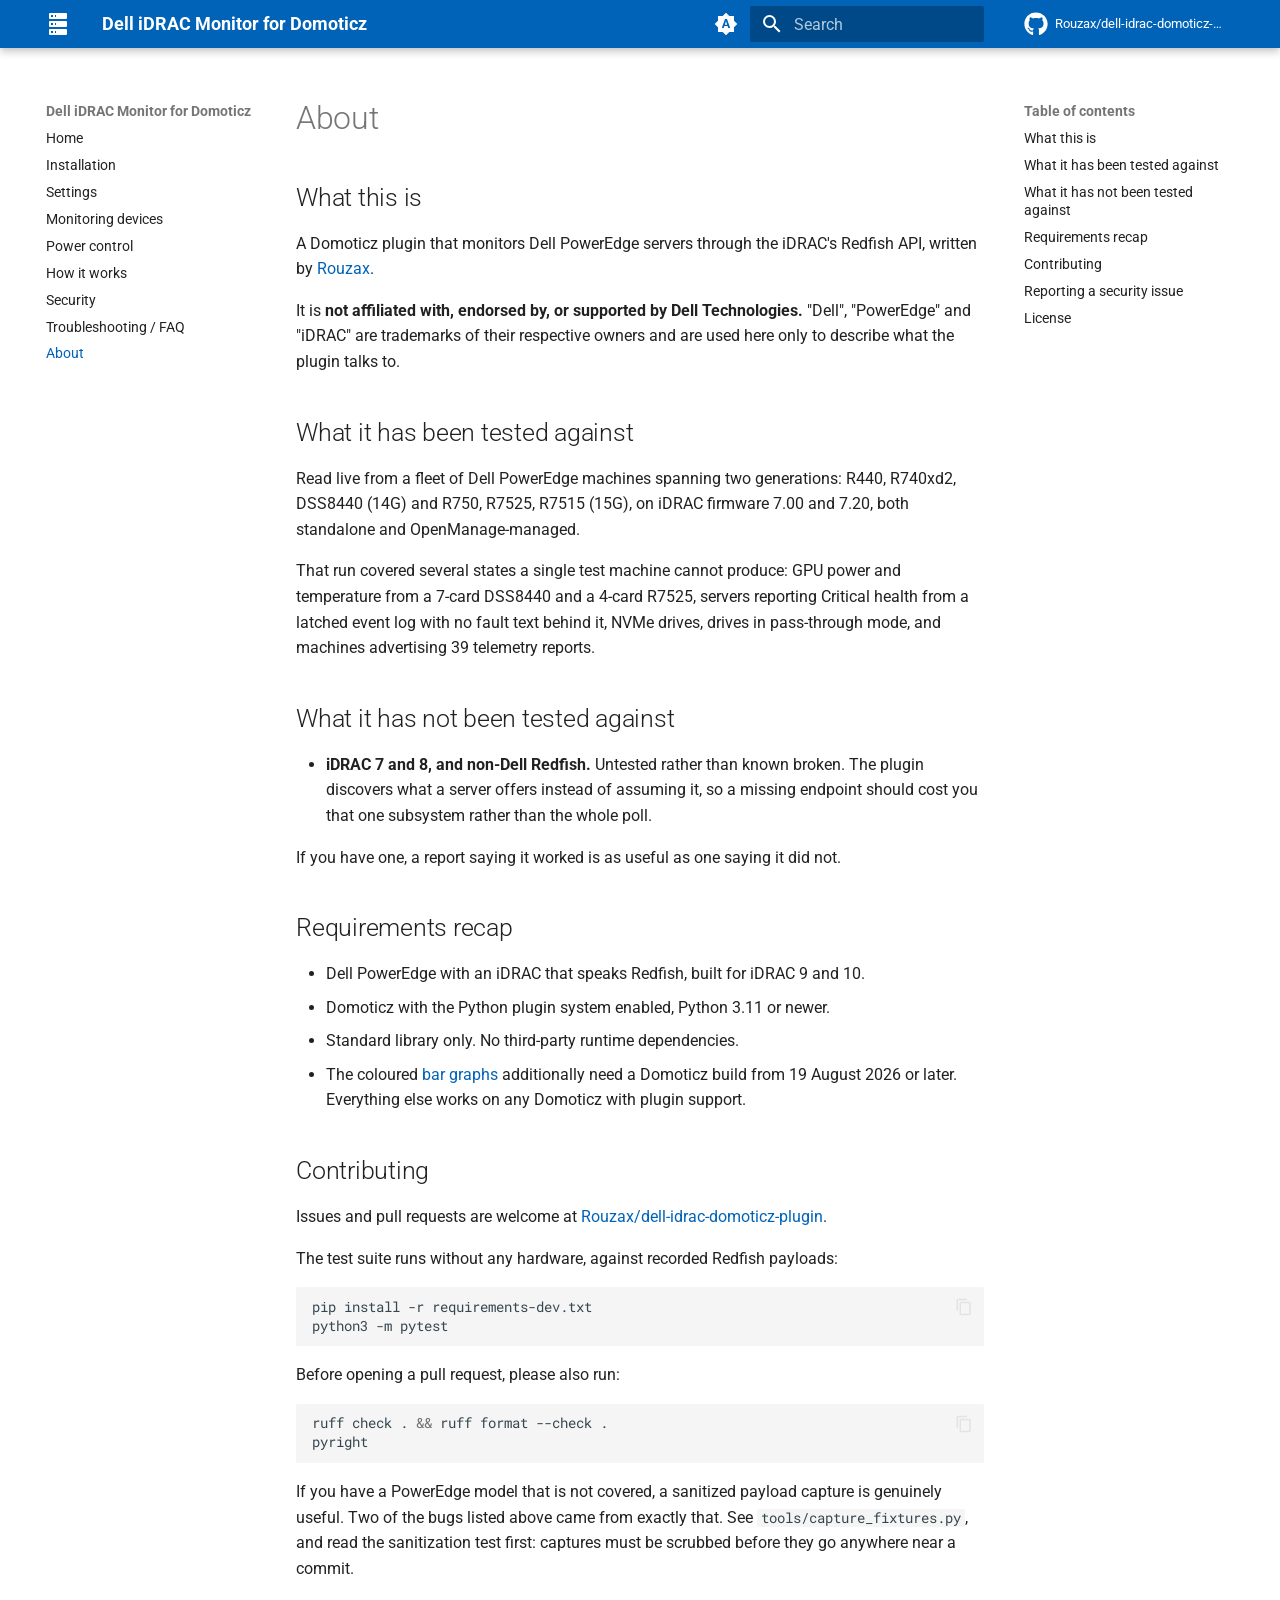
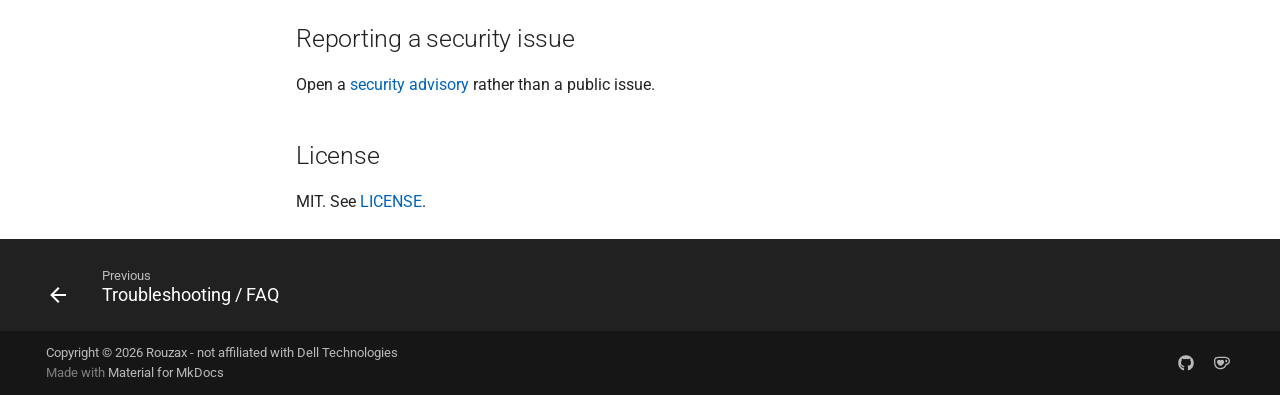
==== about/index.html @ d6c87338 "Deployed 6e4810b with MkDocs version: 1.6.1" ====
<!doctype html>
<html lang="en" class="no-js">
  <head>
    
      <meta charset="utf-8">
      <meta name="viewport" content="width=device-width,initial-scale=1">
      
        <meta name="description" content="A read-only-by-default Domoticz plugin for Dell PowerEdge servers: temperatures, fans, power, utilization, storage and health read from the iDRAC over Redfish, with opt-in power control.">
      
      
        <meta name="author" content="Rouzax">
      
      
        <link rel="canonical" href="https://rouzax.github.io/dell-idrac-domoticz-plugin/about/">
      
      
        <link rel="prev" href="../faq/">
      
      
      
      <link rel="icon" href="../assets/favicon.svg">
      <meta name="generator" content="mkdocs-1.6.1, mkdocs-material-9.6.23">
    
    
      
        <title>About - Dell iDRAC Monitor for Domoticz</title>
      
    
    
      <link rel="stylesheet" href="../assets/stylesheets/main.84d31ad4.min.css">
      
        
        <link rel="stylesheet" href="../assets/stylesheets/palette.06af60db.min.css">
      
      


    
    
      
    
    
      
        
        
        <link rel="preconnect" href="https://fonts.gstatic.com" crossorigin>
        <link rel="stylesheet" href="https://fonts.googleapis.com/css?family=Roboto:300,300i,400,400i,700,700i%7CRoboto+Mono:400,400i,700,700i&display=fallback">
        <style>:root{--md-text-font:"Roboto";--md-code-font:"Roboto Mono"}</style>
      
    
    
      <link rel="stylesheet" href="../stylesheets/extra.css">
    
    <script>__md_scope=new URL("..",location),__md_hash=e=>[...e].reduce(((e,_)=>(e<<5)-e+_.charCodeAt(0)),0),__md_get=(e,_=localStorage,t=__md_scope)=>JSON.parse(_.getItem(t.pathname+"."+e)),__md_set=(e,_,t=localStorage,a=__md_scope)=>{try{t.setItem(a.pathname+"."+e,JSON.stringify(_))}catch(e){}}</script>
    
      

    
    
    
  </head>
  
  
    
    
      
    
    
    
    
    <body dir="ltr" data-md-color-scheme="default" data-md-color-primary="indigo" data-md-color-accent="indigo">
  
    
    <input class="md-toggle" data-md-toggle="drawer" type="checkbox" id="__drawer" autocomplete="off">
    <input class="md-toggle" data-md-toggle="search" type="checkbox" id="__search" autocomplete="off">
    <label class="md-overlay" for="__drawer"></label>
    <div data-md-component="skip">
      
        
        <a href="#about" class="md-skip">
          Skip to content
        </a>
      
    </div>
    <div data-md-component="announce">
      
    </div>
    
    
      

  

<header class="md-header md-header--shadow" data-md-component="header">
  <nav class="md-header__inner md-grid" aria-label="Header">
    <a href=".." title="Dell iDRAC Monitor for Domoticz" class="md-header__button md-logo" aria-label="Dell iDRAC Monitor for Domoticz" data-md-component="logo">
      
  
  <svg xmlns="http://www.w3.org/2000/svg" viewBox="0 0 24 24"><path d="M4 1h16a1 1 0 0 1 1 1v4a1 1 0 0 1-1 1H4a1 1 0 0 1-1-1V2a1 1 0 0 1 1-1m0 8h16a1 1 0 0 1 1 1v4a1 1 0 0 1-1 1H4a1 1 0 0 1-1-1v-4a1 1 0 0 1 1-1m0 8h16a1 1 0 0 1 1 1v4a1 1 0 0 1-1 1H4a1 1 0 0 1-1-1v-4a1 1 0 0 1 1-1M9 5h1V3H9zm0 8h1v-2H9zm0 8h1v-2H9zM5 3v2h2V3zm0 8v2h2v-2zm0 8v2h2v-2z"/></svg>

    </a>
    <label class="md-header__button md-icon" for="__drawer">
      
      <svg xmlns="http://www.w3.org/2000/svg" viewBox="0 0 24 24"><path d="M3 6h18v2H3zm0 5h18v2H3zm0 5h18v2H3z"/></svg>
    </label>
    <div class="md-header__title" data-md-component="header-title">
      <div class="md-header__ellipsis">
        <div class="md-header__topic">
          <span class="md-ellipsis">
            Dell iDRAC Monitor for Domoticz
          </span>
        </div>
        <div class="md-header__topic" data-md-component="header-topic">
          <span class="md-ellipsis">
            
              About
            
          </span>
        </div>
      </div>
    </div>
    
      
        <form class="md-header__option" data-md-component="palette">
  
    
    
    
    <input class="md-option" data-md-color-media="(prefers-color-scheme)" data-md-color-scheme="default" data-md-color-primary="indigo" data-md-color-accent="indigo"  aria-label="Switch to light mode"  type="radio" name="__palette" id="__palette_0">
    
      <label class="md-header__button md-icon" title="Switch to light mode" for="__palette_1" hidden>
        <svg xmlns="http://www.w3.org/2000/svg" viewBox="0 0 24 24"><path d="m14.3 16-.7-2h-3.2l-.7 2H7.8L11 7h2l3.2 9zM20 8.69V4h-4.69L12 .69 8.69 4H4v4.69L.69 12 4 15.31V20h4.69L12 23.31 15.31 20H20v-4.69L23.31 12zm-9.15 3.96h2.3L12 9z"/></svg>
      </label>
    
  
    
    
    
    <input class="md-option" data-md-color-media="(prefers-color-scheme: light)" data-md-color-scheme="default" data-md-color-primary="custom" data-md-color-accent="custom"  aria-label="Switch to dark mode"  type="radio" name="__palette" id="__palette_1">
    
      <label class="md-header__button md-icon" title="Switch to dark mode" for="__palette_2" hidden>
        <svg xmlns="http://www.w3.org/2000/svg" viewBox="0 0 24 24"><path d="M12 8a4 4 0 0 0-4 4 4 4 0 0 0 4 4 4 4 0 0 0 4-4 4 4 0 0 0-4-4m0 10a6 6 0 0 1-6-6 6 6 0 0 1 6-6 6 6 0 0 1 6 6 6 6 0 0 1-6 6m8-9.31V4h-4.69L12 .69 8.69 4H4v4.69L.69 12 4 15.31V20h4.69L12 23.31 15.31 20H20v-4.69L23.31 12z"/></svg>
      </label>
    
  
    
    
    
    <input class="md-option" data-md-color-media="(prefers-color-scheme: dark)" data-md-color-scheme="slate" data-md-color-primary="custom" data-md-color-accent="custom"  aria-label="Switch to system preference"  type="radio" name="__palette" id="__palette_2">
    
      <label class="md-header__button md-icon" title="Switch to system preference" for="__palette_0" hidden>
        <svg xmlns="http://www.w3.org/2000/svg" viewBox="0 0 24 24"><path d="M12 18c-.89 0-1.74-.2-2.5-.55C11.56 16.5 13 14.42 13 12s-1.44-4.5-3.5-5.45C10.26 6.2 11.11 6 12 6a6 6 0 0 1 6 6 6 6 0 0 1-6 6m8-9.31V4h-4.69L12 .69 8.69 4H4v4.69L.69 12 4 15.31V20h4.69L12 23.31 15.31 20H20v-4.69L23.31 12z"/></svg>
      </label>
    
  
</form>
      
    
    
      <script>var palette=__md_get("__palette");if(palette&&palette.color){if("(prefers-color-scheme)"===palette.color.media){var media=matchMedia("(prefers-color-scheme: light)"),input=document.querySelector(media.matches?"[data-md-color-media='(prefers-color-scheme: light)']":"[data-md-color-media='(prefers-color-scheme: dark)']");palette.color.media=input.getAttribute("data-md-color-media"),palette.color.scheme=input.getAttribute("data-md-color-scheme"),palette.color.primary=input.getAttribute("data-md-color-primary"),palette.color.accent=input.getAttribute("data-md-color-accent")}for(var[key,value]of Object.entries(palette.color))document.body.setAttribute("data-md-color-"+key,value)}</script>
    
    
    
      
      
        <label class="md-header__button md-icon" for="__search">
          
          <svg xmlns="http://www.w3.org/2000/svg" viewBox="0 0 24 24"><path d="M9.5 3A6.5 6.5 0 0 1 16 9.5c0 1.61-.59 3.09-1.56 4.23l.27.27h.79l5 5-1.5 1.5-5-5v-.79l-.27-.27A6.52 6.52 0 0 1 9.5 16 6.5 6.5 0 0 1 3 9.5 6.5 6.5 0 0 1 9.5 3m0 2C7 5 5 7 5 9.5S7 14 9.5 14 14 12 14 9.5 12 5 9.5 5"/></svg>
        </label>
        <div class="md-search" data-md-component="search" role="dialog">
  <label class="md-search__overlay" for="__search"></label>
  <div class="md-search__inner" role="search">
    <form class="md-search__form" name="search">
      <input type="text" class="md-search__input" name="query" aria-label="Search" placeholder="Search" autocapitalize="off" autocorrect="off" autocomplete="off" spellcheck="false" data-md-component="search-query" required>
      <label class="md-search__icon md-icon" for="__search">
        
        <svg xmlns="http://www.w3.org/2000/svg" viewBox="0 0 24 24"><path d="M9.5 3A6.5 6.5 0 0 1 16 9.5c0 1.61-.59 3.09-1.56 4.23l.27.27h.79l5 5-1.5 1.5-5-5v-.79l-.27-.27A6.52 6.52 0 0 1 9.5 16 6.5 6.5 0 0 1 3 9.5 6.5 6.5 0 0 1 9.5 3m0 2C7 5 5 7 5 9.5S7 14 9.5 14 14 12 14 9.5 12 5 9.5 5"/></svg>
        
        <svg xmlns="http://www.w3.org/2000/svg" viewBox="0 0 24 24"><path d="M20 11v2H8l5.5 5.5-1.42 1.42L4.16 12l7.92-7.92L13.5 5.5 8 11z"/></svg>
      </label>
      <nav class="md-search__options" aria-label="Search">
        
        <button type="reset" class="md-search__icon md-icon" title="Clear" aria-label="Clear" tabindex="-1">
          
          <svg xmlns="http://www.w3.org/2000/svg" viewBox="0 0 24 24"><path d="M19 6.41 17.59 5 12 10.59 6.41 5 5 6.41 10.59 12 5 17.59 6.41 19 12 13.41 17.59 19 19 17.59 13.41 12z"/></svg>
        </button>
      </nav>
      
        <div class="md-search__suggest" data-md-component="search-suggest"></div>
      
    </form>
    <div class="md-search__output">
      <div class="md-search__scrollwrap" tabindex="0" data-md-scrollfix>
        <div class="md-search-result" data-md-component="search-result">
          <div class="md-search-result__meta">
            Initializing search
          </div>
          <ol class="md-search-result__list" role="presentation"></ol>
        </div>
      </div>
    </div>
  </div>
</div>
      
    
    
      <div class="md-header__source">
        <a href="https://github.com/Rouzax/dell-idrac-domoticz-plugin" title="Go to repository" class="md-source" data-md-component="source">
  <div class="md-source__icon md-icon">
    
    <svg xmlns="http://www.w3.org/2000/svg" viewBox="0 0 512 512"><!--! Font Awesome Free 7.1.0 by @fontawesome - https://fontawesome.com License - https://fontawesome.com/license/free (Icons: CC BY 4.0, Fonts: SIL OFL 1.1, Code: MIT License) Copyright 2025 Fonticons, Inc.--><path d="M173.9 397.4c0 2-2.3 3.6-5.2 3.6-3.3.3-5.6-1.3-5.6-3.6 0-2 2.3-3.6 5.2-3.6 3-.3 5.6 1.3 5.6 3.6m-31.1-4.5c-.7 2 1.3 4.3 4.3 4.9 2.6 1 5.6 0 6.2-2s-1.3-4.3-4.3-5.2c-2.6-.7-5.5.3-6.2 2.3m44.2-1.7c-2.9.7-4.9 2.6-4.6 4.9.3 2 2.9 3.3 5.9 2.6 2.9-.7 4.9-2.6 4.6-4.6-.3-1.9-3-3.2-5.9-2.9M252.8 8C114.1 8 8 113.3 8 252c0 110.9 69.8 205.8 169.5 239.2 12.8 2.3 17.3-5.6 17.3-12.1 0-6.2-.3-40.4-.3-61.4 0 0-70 15-84.7-29.8 0 0-11.4-29.1-27.8-36.6 0 0-22.9-15.7 1.6-15.4 0 0 24.9 2 38.6 25.8 21.9 38.6 58.6 27.5 72.9 20.9 2.3-16 8.8-27.1 16-33.7-55.9-6.2-112.3-14.3-112.3-110.5 0-27.5 7.6-41.3 23.6-58.9-2.6-6.5-11.1-33.3 2.6-67.9 20.9-6.5 69 27 69 27 20-5.6 41.5-8.5 62.8-8.5s42.8 2.9 62.8 8.5c0 0 48.1-33.6 69-27 13.7 34.7 5.2 61.4 2.6 67.9 16 17.7 25.8 31.5 25.8 58.9 0 96.5-58.9 104.2-114.8 110.5 9.2 7.9 17 22.9 17 46.4 0 33.7-.3 75.4-.3 83.6 0 6.5 4.6 14.4 17.3 12.1C436.2 457.8 504 362.9 504 252 504 113.3 391.5 8 252.8 8M105.2 352.9c-1.3 1-1 3.3.7 5.2 1.6 1.6 3.9 2.3 5.2 1 1.3-1 1-3.3-.7-5.2-1.6-1.6-3.9-2.3-5.2-1m-10.8-8.1c-.7 1.3.3 2.9 2.3 3.9 1.6 1 3.6.7 4.3-.7.7-1.3-.3-2.9-2.3-3.9-2-.6-3.6-.3-4.3.7m32.4 35.6c-1.6 1.3-1 4.3 1.3 6.2 2.3 2.3 5.2 2.6 6.5 1 1.3-1.3.7-4.3-1.3-6.2-2.2-2.3-5.2-2.6-6.5-1m-11.4-14.7c-1.6 1-1.6 3.6 0 5.9s4.3 3.3 5.6 2.3c1.6-1.3 1.6-3.9 0-6.2-1.4-2.3-4-3.3-5.6-2"/></svg>
  </div>
  <div class="md-source__repository">
    Rouzax/dell-idrac-domoticz-plugin
  </div>
</a>
      </div>
    
  </nav>
  
</header>
    
    <div class="md-container" data-md-component="container">
      
      
        
          
        
      
      <main class="md-main" data-md-component="main">
        <div class="md-main__inner md-grid">
          
            
              
              <div class="md-sidebar md-sidebar--primary" data-md-component="sidebar" data-md-type="navigation" >
                <div class="md-sidebar__scrollwrap">
                  <div class="md-sidebar__inner">
                    



<nav class="md-nav md-nav--primary" aria-label="Navigation" data-md-level="0">
  <label class="md-nav__title" for="__drawer">
    <a href=".." title="Dell iDRAC Monitor for Domoticz" class="md-nav__button md-logo" aria-label="Dell iDRAC Monitor for Domoticz" data-md-component="logo">
      
  
  <svg xmlns="http://www.w3.org/2000/svg" viewBox="0 0 24 24"><path d="M4 1h16a1 1 0 0 1 1 1v4a1 1 0 0 1-1 1H4a1 1 0 0 1-1-1V2a1 1 0 0 1 1-1m0 8h16a1 1 0 0 1 1 1v4a1 1 0 0 1-1 1H4a1 1 0 0 1-1-1v-4a1 1 0 0 1 1-1m0 8h16a1 1 0 0 1 1 1v4a1 1 0 0 1-1 1H4a1 1 0 0 1-1-1v-4a1 1 0 0 1 1-1M9 5h1V3H9zm0 8h1v-2H9zm0 8h1v-2H9zM5 3v2h2V3zm0 8v2h2v-2zm0 8v2h2v-2z"/></svg>

    </a>
    Dell iDRAC Monitor for Domoticz
  </label>
  
    <div class="md-nav__source">
      <a href="https://github.com/Rouzax/dell-idrac-domoticz-plugin" title="Go to repository" class="md-source" data-md-component="source">
  <div class="md-source__icon md-icon">
    
    <svg xmlns="http://www.w3.org/2000/svg" viewBox="0 0 512 512"><!--! Font Awesome Free 7.1.0 by @fontawesome - https://fontawesome.com License - https://fontawesome.com/license/free (Icons: CC BY 4.0, Fonts: SIL OFL 1.1, Code: MIT License) Copyright 2025 Fonticons, Inc.--><path d="M173.9 397.4c0 2-2.3 3.6-5.2 3.6-3.3.3-5.6-1.3-5.6-3.6 0-2 2.3-3.6 5.2-3.6 3-.3 5.6 1.3 5.6 3.6m-31.1-4.5c-.7 2 1.3 4.3 4.3 4.9 2.6 1 5.6 0 6.2-2s-1.3-4.3-4.3-5.2c-2.6-.7-5.5.3-6.2 2.3m44.2-1.7c-2.9.7-4.9 2.6-4.6 4.9.3 2 2.9 3.3 5.9 2.6 2.9-.7 4.9-2.6 4.6-4.6-.3-1.9-3-3.2-5.9-2.9M252.8 8C114.1 8 8 113.3 8 252c0 110.9 69.8 205.8 169.5 239.2 12.8 2.3 17.3-5.6 17.3-12.1 0-6.2-.3-40.4-.3-61.4 0 0-70 15-84.7-29.8 0 0-11.4-29.1-27.8-36.6 0 0-22.9-15.7 1.6-15.4 0 0 24.9 2 38.6 25.8 21.9 38.6 58.6 27.5 72.9 20.9 2.3-16 8.8-27.1 16-33.7-55.9-6.2-112.3-14.3-112.3-110.5 0-27.5 7.6-41.3 23.6-58.9-2.6-6.5-11.1-33.3 2.6-67.9 20.9-6.5 69 27 69 27 20-5.6 41.5-8.5 62.8-8.5s42.8 2.9 62.8 8.5c0 0 48.1-33.6 69-27 13.7 34.7 5.2 61.4 2.6 67.9 16 17.7 25.8 31.5 25.8 58.9 0 96.5-58.9 104.2-114.8 110.5 9.2 7.9 17 22.9 17 46.4 0 33.7-.3 75.4-.3 83.6 0 6.5 4.6 14.4 17.3 12.1C436.2 457.8 504 362.9 504 252 504 113.3 391.5 8 252.8 8M105.2 352.9c-1.3 1-1 3.3.7 5.2 1.6 1.6 3.9 2.3 5.2 1 1.3-1 1-3.3-.7-5.2-1.6-1.6-3.9-2.3-5.2-1m-10.8-8.1c-.7 1.3.3 2.9 2.3 3.9 1.6 1 3.6.7 4.3-.7.7-1.3-.3-2.9-2.3-3.9-2-.6-3.6-.3-4.3.7m32.4 35.6c-1.6 1.3-1 4.3 1.3 6.2 2.3 2.3 5.2 2.6 6.5 1 1.3-1.3.7-4.3-1.3-6.2-2.2-2.3-5.2-2.6-6.5-1m-11.4-14.7c-1.6 1-1.6 3.6 0 5.9s4.3 3.3 5.6 2.3c1.6-1.3 1.6-3.9 0-6.2-1.4-2.3-4-3.3-5.6-2"/></svg>
  </div>
  <div class="md-source__repository">
    Rouzax/dell-idrac-domoticz-plugin
  </div>
</a>
    </div>
  
  <ul class="md-nav__list" data-md-scrollfix>
    
      
      
  
  
  
  
    <li class="md-nav__item">
      <a href=".." class="md-nav__link">
        
  
  
  <span class="md-ellipsis">
    Home
    
  </span>
  

      </a>
    </li>
  

    
      
      
  
  
  
  
    <li class="md-nav__item">
      <a href="../install/" class="md-nav__link">
        
  
  
  <span class="md-ellipsis">
    Installation
    
  </span>
  

      </a>
    </li>
  

    
      
      
  
  
  
  
    <li class="md-nav__item">
      <a href="../settings/" class="md-nav__link">
        
  
  
  <span class="md-ellipsis">
    Settings
    
  </span>
  

      </a>
    </li>
  

    
      
      
  
  
  
  
    <li class="md-nav__item">
      <a href="../devices/" class="md-nav__link">
        
  
  
  <span class="md-ellipsis">
    Monitoring devices
    
  </span>
  

      </a>
    </li>
  

    
      
      
  
  
  
  
    <li class="md-nav__item">
      <a href="../control/" class="md-nav__link">
        
  
  
  <span class="md-ellipsis">
    Power control
    
  </span>
  

      </a>
    </li>
  

    
      
      
  
  
  
  
    <li class="md-nav__item">
      <a href="../internals/" class="md-nav__link">
        
  
  
  <span class="md-ellipsis">
    How it works
    
  </span>
  

      </a>
    </li>
  

    
      
      
  
  
  
  
    <li class="md-nav__item">
      <a href="../security/" class="md-nav__link">
        
  
  
  <span class="md-ellipsis">
    Security
    
  </span>
  

      </a>
    </li>
  

    
      
      
  
  
  
  
    <li class="md-nav__item">
      <a href="../faq/" class="md-nav__link">
        
  
  
  <span class="md-ellipsis">
    Troubleshooting / FAQ
    
  </span>
  

      </a>
    </li>
  

    
      
      
  
  
    
  
  
  
    <li class="md-nav__item md-nav__item--active">
      
      <input class="md-nav__toggle md-toggle" type="checkbox" id="__toc">
      
      
        
      
      
        <label class="md-nav__link md-nav__link--active" for="__toc">
          
  
  
  <span class="md-ellipsis">
    About
    
  </span>
  

          <span class="md-nav__icon md-icon"></span>
        </label>
      
      <a href="./" class="md-nav__link md-nav__link--active">
        
  
  
  <span class="md-ellipsis">
    About
    
  </span>
  

      </a>
      
        

<nav class="md-nav md-nav--secondary" aria-label="Table of contents">
  
  
  
    
  
  
    <label class="md-nav__title" for="__toc">
      <span class="md-nav__icon md-icon"></span>
      Table of contents
    </label>
    <ul class="md-nav__list" data-md-component="toc" data-md-scrollfix>
      
        <li class="md-nav__item">
  <a href="#what-this-is" class="md-nav__link">
    <span class="md-ellipsis">
      What this is
    </span>
  </a>
  
</li>
      
        <li class="md-nav__item">
  <a href="#what-it-has-been-tested-against" class="md-nav__link">
    <span class="md-ellipsis">
      What it has been tested against
    </span>
  </a>
  
</li>
      
        <li class="md-nav__item">
  <a href="#what-it-has-not-been-tested-against" class="md-nav__link">
    <span class="md-ellipsis">
      What it has not been tested against
    </span>
  </a>
  
</li>
      
        <li class="md-nav__item">
  <a href="#requirements-recap" class="md-nav__link">
    <span class="md-ellipsis">
      Requirements recap
    </span>
  </a>
  
</li>
      
        <li class="md-nav__item">
  <a href="#contributing" class="md-nav__link">
    <span class="md-ellipsis">
      Contributing
    </span>
  </a>
  
</li>
      
        <li class="md-nav__item">
  <a href="#reporting-a-security-issue" class="md-nav__link">
    <span class="md-ellipsis">
      Reporting a security issue
    </span>
  </a>
  
</li>
      
        <li class="md-nav__item">
  <a href="#license" class="md-nav__link">
    <span class="md-ellipsis">
      License
    </span>
  </a>
  
</li>
      
    </ul>
  
</nav>
      
    </li>
  

    
  </ul>
</nav>
                  </div>
                </div>
              </div>
            
            
              
              <div class="md-sidebar md-sidebar--secondary" data-md-component="sidebar" data-md-type="toc" >
                <div class="md-sidebar__scrollwrap">
                  <div class="md-sidebar__inner">
                    

<nav class="md-nav md-nav--secondary" aria-label="Table of contents">
  
  
  
    
  
  
    <label class="md-nav__title" for="__toc">
      <span class="md-nav__icon md-icon"></span>
      Table of contents
    </label>
    <ul class="md-nav__list" data-md-component="toc" data-md-scrollfix>
      
        <li class="md-nav__item">
  <a href="#what-this-is" class="md-nav__link">
    <span class="md-ellipsis">
      What this is
    </span>
  </a>
  
</li>
      
        <li class="md-nav__item">
  <a href="#what-it-has-been-tested-against" class="md-nav__link">
    <span class="md-ellipsis">
      What it has been tested against
    </span>
  </a>
  
</li>
      
        <li class="md-nav__item">
  <a href="#what-it-has-not-been-tested-against" class="md-nav__link">
    <span class="md-ellipsis">
      What it has not been tested against
    </span>
  </a>
  
</li>
      
        <li class="md-nav__item">
  <a href="#requirements-recap" class="md-nav__link">
    <span class="md-ellipsis">
      Requirements recap
    </span>
  </a>
  
</li>
      
        <li class="md-nav__item">
  <a href="#contributing" class="md-nav__link">
    <span class="md-ellipsis">
      Contributing
    </span>
  </a>
  
</li>
      
        <li class="md-nav__item">
  <a href="#reporting-a-security-issue" class="md-nav__link">
    <span class="md-ellipsis">
      Reporting a security issue
    </span>
  </a>
  
</li>
      
        <li class="md-nav__item">
  <a href="#license" class="md-nav__link">
    <span class="md-ellipsis">
      License
    </span>
  </a>
  
</li>
      
    </ul>
  
</nav>
                  </div>
                </div>
              </div>
            
          
          
            <div class="md-content" data-md-component="content">
              <article class="md-content__inner md-typeset">
                
                  


  
  


<h1 id="about">About<a class="headerlink" href="#about" title="Permanent link">&para;</a></h1>
<h2 id="what-this-is">What this is<a class="headerlink" href="#what-this-is" title="Permanent link">&para;</a></h2>
<p>A Domoticz plugin that monitors Dell PowerEdge servers through the iDRAC's Redfish API, written by <a href="https://github.com/Rouzax">Rouzax</a>.</p>
<p>It is <strong>not affiliated with, endorsed by, or supported by Dell Technologies.</strong> "Dell", "PowerEdge" and "iDRAC" are trademarks of their respective owners and are used here only to describe what the plugin talks to.</p>
<h2 id="what-it-has-been-tested-against">What it has been tested against<a class="headerlink" href="#what-it-has-been-tested-against" title="Permanent link">&para;</a></h2>
<p>Read live from a fleet of Dell PowerEdge machines spanning two generations: R440, R740xd2, DSS8440 (14G) and R750, R7525, R7515 (15G), on iDRAC firmware 7.00 and 7.20, both standalone and OpenManage-managed.</p>
<p>That run covered several states a single test machine cannot produce: GPU power and temperature from a 7-card DSS8440 and a 4-card R7525, servers reporting Critical health from a latched event log with no fault text behind it, NVMe drives, drives in pass-through mode, and machines advertising 39 telemetry reports.</p>
<h2 id="what-it-has-not-been-tested-against">What it has not been tested against<a class="headerlink" href="#what-it-has-not-been-tested-against" title="Permanent link">&para;</a></h2>
<ul>
<li><strong>iDRAC 7 and 8, and non-Dell Redfish.</strong> Untested rather than known broken. The plugin discovers what a server offers instead of assuming it, so a missing endpoint should cost you that one subsystem rather than the whole poll.</li>
</ul>
<p>If you have one, a report saying it worked is as useful as one saying it did not.</p>
<h2 id="requirements-recap">Requirements recap<a class="headerlink" href="#requirements-recap" title="Permanent link">&para;</a></h2>
<ul>
<li>Dell PowerEdge with an iDRAC that speaks Redfish, built for iDRAC 9 and 10.</li>
<li>Domoticz with the Python plugin system enabled, Python 3.11 or newer.</li>
<li>Standard library only. No third-party runtime dependencies.</li>
<li>The coloured <a href="../devices/#bar-graphs">bar graphs</a> additionally need a Domoticz build from 19 August 2026 or later. Everything else works on any Domoticz with plugin support.</li>
</ul>
<h2 id="contributing">Contributing<a class="headerlink" href="#contributing" title="Permanent link">&para;</a></h2>
<p>Issues and pull requests are welcome at <a href="https://github.com/Rouzax/dell-idrac-domoticz-plugin">Rouzax/dell-idrac-domoticz-plugin</a>.</p>
<p>The test suite runs without any hardware, against recorded Redfish payloads:</p>
<div class="highlight"><pre><span></span><code><a id="__codelineno-0-1" name="__codelineno-0-1" href="#__codelineno-0-1"></a>pip<span class="w"> </span>install<span class="w"> </span>-r<span class="w"> </span>requirements-dev.txt
<a id="__codelineno-0-2" name="__codelineno-0-2" href="#__codelineno-0-2"></a>python3<span class="w"> </span>-m<span class="w"> </span>pytest
</code></pre></div>
<p>Before opening a pull request, please also run:</p>
<div class="highlight"><pre><span></span><code><a id="__codelineno-1-1" name="__codelineno-1-1" href="#__codelineno-1-1"></a>ruff<span class="w"> </span>check<span class="w"> </span>.<span class="w"> </span><span class="o">&amp;&amp;</span><span class="w"> </span>ruff<span class="w"> </span>format<span class="w"> </span>--check<span class="w"> </span>.
<a id="__codelineno-1-2" name="__codelineno-1-2" href="#__codelineno-1-2"></a>pyright
</code></pre></div>
<p>If you have a PowerEdge model that is not covered, a sanitized payload capture is genuinely useful. Two of the bugs listed above came from exactly that. See <code>tools/capture_fixtures.py</code>, and read the sanitization test first: captures must be scrubbed before they go anywhere near a commit.</p>
<h2 id="reporting-a-security-issue">Reporting a security issue<a class="headerlink" href="#reporting-a-security-issue" title="Permanent link">&para;</a></h2>
<p>Open a <a href="https://github.com/Rouzax/dell-idrac-domoticz-plugin/security/advisories/new">security advisory</a> rather than a public issue.</p>
<h2 id="license">License<a class="headerlink" href="#license" title="Permanent link">&para;</a></h2>
<p>MIT. See <a href="https://github.com/Rouzax/dell-idrac-domoticz-plugin/blob/main/LICENSE">LICENSE</a>.</p>












                
              </article>
            </div>
          
          
<script>var target=document.getElementById(location.hash.slice(1));target&&target.name&&(target.checked=target.name.startsWith("__tabbed_"))</script>
        </div>
        
          <button type="button" class="md-top md-icon" data-md-component="top" hidden>
  
  <svg xmlns="http://www.w3.org/2000/svg" viewBox="0 0 24 24"><path d="M13 20h-2V8l-5.5 5.5-1.42-1.42L12 4.16l7.92 7.92-1.42 1.42L13 8z"/></svg>
  Back to top
</button>
        
      </main>
      
        <footer class="md-footer">
  
    
      
      <nav class="md-footer__inner md-grid" aria-label="Footer" >
        
          
          <a href="../faq/" class="md-footer__link md-footer__link--prev" aria-label="Previous: Troubleshooting / FAQ">
            <div class="md-footer__button md-icon">
              
              <svg xmlns="http://www.w3.org/2000/svg" viewBox="0 0 24 24"><path d="M20 11v2H8l5.5 5.5-1.42 1.42L4.16 12l7.92-7.92L13.5 5.5 8 11z"/></svg>
            </div>
            <div class="md-footer__title">
              <span class="md-footer__direction">
                Previous
              </span>
              <div class="md-ellipsis">
                Troubleshooting / FAQ
              </div>
            </div>
          </a>
        
        
      </nav>
    
  
  <div class="md-footer-meta md-typeset">
    <div class="md-footer-meta__inner md-grid">
      <div class="md-copyright">
  
    <div class="md-copyright__highlight">
      Copyright &copy; 2026 Rouzax - not affiliated with Dell Technologies
    </div>
  
  
    Made with
    <a href="https://squidfunk.github.io/mkdocs-material/" target="_blank" rel="noopener">
      Material for MkDocs
    </a>
  
</div>
      
        
<div class="md-social">
  
    
    
    
    
    <a href="https://github.com/Rouzax/dell-idrac-domoticz-plugin" target="_blank" rel="noopener" title="Dell iDRAC Monitor on GitHub" class="md-social__link">
      <svg xmlns="http://www.w3.org/2000/svg" viewBox="0 0 512 512"><!--! Font Awesome Free 7.1.0 by @fontawesome - https://fontawesome.com License - https://fontawesome.com/license/free (Icons: CC BY 4.0, Fonts: SIL OFL 1.1, Code: MIT License) Copyright 2025 Fonticons, Inc.--><path d="M173.9 397.4c0 2-2.3 3.6-5.2 3.6-3.3.3-5.6-1.3-5.6-3.6 0-2 2.3-3.6 5.2-3.6 3-.3 5.6 1.3 5.6 3.6m-31.1-4.5c-.7 2 1.3 4.3 4.3 4.9 2.6 1 5.6 0 6.2-2s-1.3-4.3-4.3-5.2c-2.6-.7-5.5.3-6.2 2.3m44.2-1.7c-2.9.7-4.9 2.6-4.6 4.9.3 2 2.9 3.3 5.9 2.6 2.9-.7 4.9-2.6 4.6-4.6-.3-1.9-3-3.2-5.9-2.9M252.8 8C114.1 8 8 113.3 8 252c0 110.9 69.8 205.8 169.5 239.2 12.8 2.3 17.3-5.6 17.3-12.1 0-6.2-.3-40.4-.3-61.4 0 0-70 15-84.7-29.8 0 0-11.4-29.1-27.8-36.6 0 0-22.9-15.7 1.6-15.4 0 0 24.9 2 38.6 25.8 21.9 38.6 58.6 27.5 72.9 20.9 2.3-16 8.8-27.1 16-33.7-55.9-6.2-112.3-14.3-112.3-110.5 0-27.5 7.6-41.3 23.6-58.9-2.6-6.5-11.1-33.3 2.6-67.9 20.9-6.5 69 27 69 27 20-5.6 41.5-8.5 62.8-8.5s42.8 2.9 62.8 8.5c0 0 48.1-33.6 69-27 13.7 34.7 5.2 61.4 2.6 67.9 16 17.7 25.8 31.5 25.8 58.9 0 96.5-58.9 104.2-114.8 110.5 9.2 7.9 17 22.9 17 46.4 0 33.7-.3 75.4-.3 83.6 0 6.5 4.6 14.4 17.3 12.1C436.2 457.8 504 362.9 504 252 504 113.3 391.5 8 252.8 8M105.2 352.9c-1.3 1-1 3.3.7 5.2 1.6 1.6 3.9 2.3 5.2 1 1.3-1 1-3.3-.7-5.2-1.6-1.6-3.9-2.3-5.2-1m-10.8-8.1c-.7 1.3.3 2.9 2.3 3.9 1.6 1 3.6.7 4.3-.7.7-1.3-.3-2.9-2.3-3.9-2-.6-3.6-.3-4.3.7m32.4 35.6c-1.6 1.3-1 4.3 1.3 6.2 2.3 2.3 5.2 2.6 6.5 1 1.3-1.3.7-4.3-1.3-6.2-2.2-2.3-5.2-2.6-6.5-1m-11.4-14.7c-1.6 1-1.6 3.6 0 5.9s4.3 3.3 5.6 2.3c1.6-1.3 1.6-3.9 0-6.2-1.4-2.3-4-3.3-5.6-2"/></svg>
    </a>
  
    
    
    
    
    <a href="https://ko-fi.com/O0W221GBUG" target="_blank" rel="noopener" title="Support Dell iDRAC Monitor on Ko-fi" class="md-social__link">
      <svg xmlns="http://www.w3.org/2000/svg" viewBox="0 0 24 24"><path d="M11.351 2.715c-2.7 0-4.986.025-6.83.26C2.078 3.285 0 5.154 0 8.61c0 3.506.182 6.13 1.585 8.493 1.584 2.701 4.233 4.182 7.662 4.182h.83c4.209 0 6.494-2.234 7.637-4a9.5 9.5 0 0 0 1.091-2.338C21.792 14.688 24 12.22 24 9.208v-.415c0-3.247-2.13-5.507-5.792-5.87-1.558-.156-2.65-.208-6.857-.208m0 1.947c4.208 0 5.09.052 6.571.182 2.624.311 4.13 1.584 4.13 4v.39c0 2.156-1.792 3.844-3.87 3.844h-.935l-.156.649c-.208 1.013-.597 1.818-1.039 2.546-.909 1.428-2.545 3.064-5.922 3.064h-.805c-2.571 0-4.831-.883-6.078-3.195-1.09-2-1.298-4.155-1.298-7.506 0-2.181.857-3.402 3.012-3.714 1.533-.233 3.559-.26 6.39-.26m6.547 2.287c-.416 0-.65.234-.65.546v2.935c0 .311.234.545.65.545 1.324 0 2.051-.754 2.051-2s-.727-2.026-2.052-2.026m-10.39.182c-1.818 0-3.013 1.48-3.013 3.142 0 1.533.858 2.857 1.949 3.897.727.701 1.87 1.429 2.649 1.896a1.47 1.47 0 0 0 1.507 0c.78-.467 1.922-1.195 2.623-1.896 1.117-1.039 1.974-2.364 1.974-3.897 0-1.662-1.247-3.142-3.039-3.142-1.065 0-1.792.545-2.338 1.298-.493-.753-1.246-1.298-2.312-1.298"/></svg>
    </a>
  
</div>
      
    </div>
  </div>
</footer>
      
    </div>
    <div class="md-dialog" data-md-component="dialog">
      <div class="md-dialog__inner md-typeset"></div>
    </div>
    
    
    
      
      <script id="__config" type="application/json">{"base": "..", "features": ["navigation.instant", "navigation.tracking", "navigation.sections", "navigation.top", "navigation.footer", "toc.follow", "search.suggest", "search.highlight", "content.code.copy"], "search": "../assets/javascripts/workers/search.973d3a69.min.js", "tags": null, "translations": {"clipboard.copied": "Copied to clipboard", "clipboard.copy": "Copy to clipboard", "search.result.more.one": "1 more on this page", "search.result.more.other": "# more on this page", "search.result.none": "No matching documents", "search.result.one": "1 matching document", "search.result.other": "# matching documents", "search.result.placeholder": "Type to start searching", "search.result.term.missing": "Missing", "select.version": "Select version"}, "version": null}</script>
    
    
      <script src="../assets/javascripts/bundle.f55a23d4.min.js"></script>
      
    
  </body>
</html>
---- assets/stylesheets/main.84d31ad4.min.css ----
@charset "UTF-8";html{-webkit-text-size-adjust:none;-moz-text-size-adjust:none;text-size-adjust:none;box-sizing:border-box}*,:after,:before{box-sizing:inherit}@media (prefers-reduced-motion){*,:after,:before{transition:none!important}}body{margin:0}a,button,input,label{-webkit-tap-highlight-color:transparent}a{color:inherit;text-decoration:none}hr{border:0;box-sizing:initial;display:block;height:.05rem;overflow:visible;padding:0}small{font-size:80%}sub,sup{line-height:1em}img{border-style:none}table{border-collapse:initial;border-spacing:0}td,th{font-weight:400;vertical-align:top}button{background:#0000;border:0;font-family:inherit;font-size:inherit;margin:0;padding:0}input{border:0;outline:none}:root{--md-primary-fg-color:#4051b5;--md-primary-fg-color--light:#5d6cc0;--md-primary-fg-color--dark:#303fa1;--md-primary-bg-color:#fff;--md-primary-bg-color--light:#ffffffb3;--md-accent-fg-color:#526cfe;--md-accent-fg-color--transparent:#526cfe1a;--md-accent-bg-color:#fff;--md-accent-bg-color--light:#ffffffb3}[data-md-color-scheme=default]{color-scheme:light}[data-md-color-scheme=default] img[src$="#gh-dark-mode-only"],[data-md-color-scheme=default] img[src$="#only-dark"]{display:none}:root,[data-md-color-scheme=default]{--md-hue:225deg;--md-default-fg-color:#000000de;--md-default-fg-color--light:#0000008a;--md-default-fg-color--lighter:#00000052;--md-default-fg-color--lightest:#00000012;--md-default-bg-color:#fff;--md-default-bg-color--light:#ffffffb3;--md-default-bg-color--lighter:#ffffff4d;--md-default-bg-color--lightest:#ffffff1f;--md-code-fg-color:#36464e;--md-code-bg-color:#f5f5f5;--md-code-hl-color:#4287ff;--md-code-hl-color--light:#4287ff1a;--md-code-hl-number-color:#d52a2a;--md-code-hl-special-color:#db1457;--md-code-hl-function-color:#a846b9;--md-code-hl-constant-color:#6e59d9;--md-code-hl-keyword-color:#3f6ec6;--md-code-hl-string-color:#1c7d4d;--md-code-hl-name-color:var(--md-code-fg-color);--md-code-hl-operator-color:var(--md-default-fg-color--light);--md-code-hl-punctuation-color:var(--md-default-fg-color--light);--md-code-hl-comment-color:var(--md-default-fg-color--light);--md-code-hl-generic-color:var(--md-default-fg-color--light);--md-code-hl-variable-color:var(--md-default-fg-color--light);--md-typeset-color:var(--md-default-fg-color);--md-typeset-a-color:var(--md-primary-fg-color);--md-typeset-del-color:#f5503d26;--md-typeset-ins-color:#0bd57026;--md-typeset-kbd-color:#fafafa;--md-typeset-kbd-accent-color:#fff;--md-typeset-kbd-border-color:#b8b8b8;--md-typeset-mark-color:#ffff0080;--md-typeset-table-color:#0000001f;--md-typeset-table-color--light:rgba(0,0,0,.035);--md-admonition-fg-color:var(--md-default-fg-color);--md-admonition-bg-color:var(--md-default-bg-color);--md-warning-fg-color:#000000de;--md-warning-bg-color:#ff9;--md-footer-fg-color:#fff;--md-footer-fg-color--light:#ffffffb3;--md-footer-fg-color--lighter:#ffffff73;--md-footer-bg-color:#000000de;--md-footer-bg-color--dark:#00000052;--md-shadow-z1:0 0.2rem 0.5rem #0000000d,0 0 0.05rem #0000001a;--md-shadow-z2:0 0.2rem 0.5rem #0000001a,0 0 0.05rem #00000040;--md-shadow-z3:0 0.2rem 0.5rem #0003,0 0 0.05rem #00000059}.md-icon svg{fill:currentcolor;display:block;height:1.2rem;width:1.2rem}body{-webkit-font-smoothing:antialiased;-moz-osx-font-smoothing:grayscale;--md-text-font-family:var(--md-text-font,_),-apple-system,BlinkMacSystemFont,Helvetica,Arial,sans-serif;--md-code-font-family:var(--md-code-font,_),SFMono-Regular,Consolas,Menlo,monospace}aside,body,input{font-feature-settings:"kern","liga";color:var(--md-typeset-color);font-family:var(--md-text-font-family)}code,kbd,pre{font-feature-settings:"kern";font-family:var(--md-code-font-family)}:root{--md-typeset-table-sort-icon:url('data:image/svg+xml;charset=utf-8,<svg xmlns="http://www.w3.org/2000/svg" viewBox="0 0 24 24"><path d="m18 21-4-4h3V7h-3l4-4 4 4h-3v10h3M2 19v-2h10v2M2 13v-2h7v2M2 7V5h4v2z"/></svg>');--md-typeset-table-sort-icon--asc:url('data:image/svg+xml;charset=utf-8,<svg xmlns="http://www.w3.org/2000/svg" viewBox="0 0 24 24"><path d="M19 17h3l-4 4-4-4h3V3h2M2 17h10v2H2M6 5v2H2V5m0 6h7v2H2z"/></svg>');--md-typeset-table-sort-icon--desc:url('data:image/svg+xml;charset=utf-8,<svg xmlns="http://www.w3.org/2000/svg" viewBox="0 0 24 24"><path d="M19 7h3l-4-4-4 4h3v14h2M2 17h10v2H2M6 5v2H2V5m0 6h7v2H2z"/></svg>')}.md-typeset{-webkit-print-color-adjust:exact;color-adjust:exact;font-size:.8rem;line-height:1.6;overflow-wrap:break-word}@media print{.md-typeset{font-size:.68rem}}.md-typeset blockquote,.md-typeset dl,.md-typeset figure,.md-typeset ol,.md-typeset pre,.md-typeset ul{margin-bottom:1em;margin-top:1em}.md-typeset h1{color:var(--md-default-fg-color--light);font-size:2em;line-height:1.3;margin:0 0 1.25em}.md-typeset h1,.md-typeset h2{font-weight:300;letter-spacing:-.01em}.md-typeset h2{font-size:1.5625em;line-height:1.4;margin:1.6em 0 .64em}.md-typeset h3{font-size:1.25em;font-weight:400;letter-spacing:-.01em;line-height:1.5;margin:1.6em 0 .8em}.md-typeset h2+h3{margin-top:.8em}.md-typeset h4{font-weight:700;letter-spacing:-.01em;margin:1em 0}.md-typeset h5,.md-typeset h6{color:var(--md-default-fg-color--light);font-size:.8em;font-weight:700;letter-spacing:-.01em;margin:1.25em 0}.md-typeset h5{text-transform:uppercase}.md-typeset h5 code{text-transform:none}.md-typeset hr{border-bottom:.05rem solid var(--md-default-fg-color--lightest);display:flow-root;margin:1.5em 0}.md-typeset a{color:var(--md-typeset-a-color);word-break:break-word}.md-typeset a,.md-typeset a:before{transition:color 125ms}.md-typeset a:focus,.md-typeset a:hover{color:var(--md-accent-fg-color)}.md-typeset a:focus code,.md-typeset a:hover code{background-color:var(--md-accent-fg-color--transparent)}.md-typeset a code{color:currentcolor;transition:background-color 125ms}.md-typeset a.focus-visible{outline-color:var(--md-accent-fg-color);outline-offset:.2rem}.md-typeset code,.md-typeset kbd,.md-typeset pre{color:var(--md-code-fg-color);direction:ltr;font-variant-ligatures:none}@media print{.md-typeset code,.md-typeset kbd,.md-typeset pre{white-space:pre-wrap}}.md-typeset code{background-color:var(--md-code-bg-color);border-radius:.1rem;-webkit-box-decoration-break:clone;box-decoration-break:clone;font-size:.85em;padding:0 .2941176471em;word-break:break-word}.md-typeset code:not(.focus-visible){-webkit-tap-highlight-color:transparent;outline:none}.md-typeset pre{display:flow-root;line-height:1.4;position:relative}.md-typeset pre>code{-webkit-box-decoration-break:slice;box-decoration-break:slice;box-shadow:none;display:block;margin:0;outline-color:var(--md-accent-fg-color);overflow:auto;padding:.7720588235em 1.1764705882em;scrollbar-color:var(--md-default-fg-color--lighter) #0000;scrollbar-width:thin;touch-action:auto;word-break:normal}.md-typeset pre>code:hover{scrollbar-color:var(--md-accent-fg-color) #0000}.md-typeset pre>code::-webkit-scrollbar{height:.2rem;width:.2rem}.md-typeset pre>code::-webkit-scrollbar-thumb{background-color:var(--md-default-fg-color--lighter)}.md-typeset pre>code::-webkit-scrollbar-thumb:hover{background-color:var(--md-accent-fg-color)}.md-typeset kbd{background-color:var(--md-typeset-kbd-color);border-radius:.1rem;box-shadow:0 .1rem 0 .05rem var(--md-typeset-kbd-border-color),0 .1rem 0 var(--md-typeset-kbd-border-color),0 -.1rem .2rem var(--md-typeset-kbd-accent-color) inset;color:var(--md-default-fg-color);display:inline-block;font-size:.75em;padding:0 .6666666667em;vertical-align:text-top;word-break:break-word}.md-typeset mark{background-color:var(--md-typeset-mark-color);-webkit-box-decoration-break:clone;box-decoration-break:clone;color:inherit;word-break:break-word}.md-typeset abbr{border-bottom:.05rem dotted var(--md-default-fg-color--light);cursor:help;text-decoration:none}.md-typeset small{opacity:.75}[dir=ltr] .md-typeset sub,[dir=ltr] .md-typeset sup{margin-left:.078125em}[dir=rtl] .md-typeset sub,[dir=rtl] .md-typeset sup{margin-right:.078125em}[dir=ltr] .md-typeset blockquote{padding-left:.6rem}[dir=rtl] .md-typeset blockquote{padding-right:.6rem}[dir=ltr] .md-typeset blockquote{border-left:.2rem solid var(--md-default-fg-color--lighter)}[dir=rtl] .md-typeset blockquote{border-right:.2rem solid var(--md-default-fg-color--lighter)}.md-typeset blockquote{color:var(--md-default-fg-color--light);margin-left:0;margin-right:0}.md-typeset ul{list-style-type:disc}.md-typeset ul[type]{list-style-type:revert-layer}[dir=ltr] .md-typeset ol,[dir=ltr] .md-typeset ul{margin-left:.625em}[dir=rtl] .md-typeset ol,[dir=rtl] .md-typeset ul{margin-right:.625em}.md-typeset ol,.md-typeset ul{padding:0}.md-typeset ol:not([hidden]),.md-typeset ul:not([hidden]){display:flow-root}.md-typeset ol ol,.md-typeset ul ol{list-style-type:lower-alpha}.md-typeset ol ol ol,.md-typeset ul ol ol{list-style-type:lower-roman}.md-typeset ol ol ol ol,.md-typeset ul ol ol ol{list-style-type:upper-alpha}.md-typeset ol ol ol ol ol,.md-typeset ul ol ol ol ol{list-style-type:upper-roman}.md-typeset ol[type],.md-typeset ul[type]{list-style-type:revert-layer}[dir=ltr] .md-typeset ol li,[dir=ltr] .md-typeset ul li{margin-left:1.25em}[dir=rtl] .md-typeset ol li,[dir=rtl] .md-typeset ul li{margin-right:1.25em}.md-typeset ol li,.md-typeset ul li{margin-bottom:.5em}.md-typeset ol li blockquote,.md-typeset ol li p,.md-typeset ul li blockquote,.md-typeset ul li p{margin:.5em 0}.md-typeset ol li:last-child,.md-typeset ul li:last-child{margin-bottom:0}[dir=ltr] .md-typeset ol li ol,[dir=ltr] .md-typeset ol li ul,[dir=ltr] .md-typeset ul li ol,[dir=ltr] .md-typeset ul li ul{margin-left:.625em}[dir=rtl] .md-typeset ol li ol,[dir=rtl] .md-typeset ol li ul,[dir=rtl] .md-typeset ul li ol,[dir=rtl] .md-typeset ul li ul{margin-right:.625em}.md-typeset ol li ol,.md-typeset ol li ul,.md-typeset ul li ol,.md-typeset ul li ul{margin-bottom:.5em;margin-top:.5em}[dir=ltr] .md-typeset dd{margin-left:1.875em}[dir=rtl] .md-typeset dd{margin-right:1.875em}.md-typeset dd{margin-bottom:1.5em;margin-top:1em}.md-typeset img,.md-typeset svg,.md-typeset video{height:auto;max-width:100%}.md-typeset img[align=left]{margin:1em 1em 1em 0}.md-typeset img[align=right]{margin:1em 0 1em 1em}.md-typeset img[align]:only-child{margin-top:0}.md-typeset figure{display:flow-root;margin:1em auto;max-width:100%;text-align:center;width:fit-content}.md-typeset figure img{display:block;margin:0 auto}.md-typeset figcaption{font-style:italic;margin:1em auto;max-width:24rem}.md-typeset iframe{max-width:100%}.md-typeset table:not([class]){background-color:var(--md-default-bg-color);border:.05rem solid var(--md-typeset-table-color);border-radius:.1rem;display:inline-block;font-size:.64rem;max-width:100%;overflow:auto;touch-action:auto}@media print{.md-typeset table:not([class]){display:table}}.md-typeset table:not([class])+*{margin-top:1.5em}.md-typeset table:not([class]) td>:first-child,.md-typeset table:not([class]) th>:first-child{margin-top:0}.md-typeset table:not([class]) td>:last-child,.md-typeset table:not([class]) th>:last-child{margin-bottom:0}.md-typeset table:not([class]) td:not([align]),.md-typeset table:not([class]) th:not([align]){text-align:left}[dir=rtl] .md-typeset table:not([class]) td:not([align]),[dir=rtl] .md-typeset table:not([class]) th:not([align]){text-align:right}.md-typeset table:not([class]) th{font-weight:700;min-width:5rem;padding:.9375em 1.25em;vertical-align:top}.md-typeset table:not([class]) td{border-top:.05rem solid var(--md-typeset-table-color);padding:.9375em 1.25em;vertical-align:top}.md-typeset table:not([class]) tbody tr{transition:background-color 125ms}.md-typeset table:not([class]) tbody tr:hover{background-color:var(--md-typeset-table-color--light);box-shadow:0 .05rem 0 var(--md-default-bg-color) inset}.md-typeset table:not([class]) a{word-break:normal}.md-typeset table th[role=columnheader]{cursor:pointer}[dir=ltr] .md-typeset table th[role=columnheader]:after{margin-left:.5em}[dir=rtl] .md-typeset table th[role=columnheader]:after{margin-right:.5em}.md-typeset table th[role=columnheader]:after{content:"";display:inline-block;height:1.2em;-webkit-mask-image:var(--md-typeset-table-sort-icon);mask-image:var(--md-typeset-table-sort-icon);-webkit-mask-repeat:no-repeat;mask-repeat:no-repeat;-webkit-mask-size:contain;mask-size:contain;transition:background-color 125ms;vertical-align:text-bottom;width:1.2em}.md-typeset table th[role=columnheader]:hover:after{background-color:var(--md-default-fg-color--lighter)}.md-typeset table th[role=columnheader][aria-sort=ascending]:after{background-color:var(--md-default-fg-color--light);-webkit-mask-image:var(--md-typeset-table-sort-icon--asc);mask-image:var(--md-typeset-table-sort-icon--asc)}.md-typeset table th[role=columnheader][aria-sort=descending]:after{background-color:var(--md-default-fg-color--light);-webkit-mask-image:var(--md-typeset-table-sort-icon--desc);mask-image:var(--md-typeset-table-sort-icon--desc)}.md-typeset__scrollwrap{margin:1em -.8rem;overflow-x:auto;touch-action:auto}.md-typeset__table{display:inline-block;margin-bottom:.5em;padding:0 .8rem}@media print{.md-typeset__table{display:block}}html .md-typeset__table table{display:table;margin:0;overflow:hidden;width:100%}@media screen and (max-width:44.984375em){.md-content__inner>pre{margin:1em -.8rem}.md-content__inner>pre code{border-radius:0}}.md-typeset .md-author{border-radius:100%;display:block;flex-shrink:0;height:1.6rem;overflow:hidden;position:relative;transition:color 125ms,transform 125ms;width:1.6rem}.md-typeset .md-author img{display:block}.md-typeset .md-author--more{background:var(--md-default-fg-color--lightest);color:var(--md-default-fg-color--lighter);font-size:.6rem;font-weight:700;line-height:1.6rem;text-align:center}.md-typeset .md-author--long{height:2.4rem;width:2.4rem}.md-typeset a.md-author{transform:scale(1)}.md-typeset a.md-author img{border-radius:100%;filter:grayscale(100%) opacity(75%);transition:filter 125ms}.md-typeset a.md-author:focus,.md-typeset a.md-author:hover{transform:scale(1.1);z-index:1}.md-typeset a.md-author:focus img,.md-typeset a.md-author:hover img{filter:grayscale(0)}.md-banner{background-color:var(--md-footer-bg-color);color:var(--md-footer-fg-color);overflow:auto}@media print{.md-banner{display:none}}.md-banner--warning{background-color:var(--md-warning-bg-color);color:var(--md-warning-fg-color)}.md-banner__inner{font-size:.7rem;margin:.6rem auto;padding:0 .8rem}[dir=ltr] .md-banner__button{float:right}[dir=rtl] .md-banner__button{float:left}.md-banner__button{color:inherit;cursor:pointer;transition:opacity .25s}.no-js .md-banner__button{display:none}.md-banner__button:hover{opacity:.7}html{font-size:125%;height:100%;overflow-x:hidden}@media screen and (min-width:100em){html{font-size:137.5%}}@media screen and (min-width:125em){html{font-size:150%}}body{background-color:var(--md-default-bg-color);display:flex;flex-direction:column;font-size:.5rem;min-height:100%;position:relative;width:100%}@media print{body{display:block}}@media screen and (max-width:59.984375em){body[data-md-scrolllock]{position:fixed}}.md-grid{margin-left:auto;margin-right:auto;max-width:61rem}.md-container{display:flex;flex-direction:column;flex-grow:1}@media print{.md-container{display:block}}.md-main{flex-grow:1}.md-main__inner{display:flex;height:100%;margin-top:1.5rem}.md-ellipsis{overflow:hidden;text-overflow:ellipsis}.md-toggle{display:none}.md-option{height:0;opacity:0;position:absolute;width:0}.md-option:checked+label:not([hidden]){display:block}.md-option.focus-visible+label{outline-color:var(--md-accent-fg-color);outline-style:auto}.md-skip{background-color:var(--md-default-fg-color);border-radius:.1rem;color:var(--md-default-bg-color);font-size:.64rem;margin:.5rem;opacity:0;outline-color:var(--md-accent-fg-color);padding:.3rem .5rem;position:fixed;transform:translateY(.4rem);z-index:-1}.md-skip:focus{opacity:1;transform:translateY(0);transition:transform .25s cubic-bezier(.4,0,.2,1),opacity 175ms 75ms;z-index:10}@page{margin:25mm}:root{--md-clipboard-icon:url('data:image/svg+xml;charset=utf-8,<svg xmlns="http://www.w3.org/2000/svg" viewBox="0 0 24 24"><path d="M19 21H8V7h11m0-2H8a2 2 0 0 0-2 2v14a2 2 0 0 0 2 2h11a2 2 0 0 0 2-2V7a2 2 0 0 0-2-2m-3-4H4a2 2 0 0 0-2 2v14h2V3h12z"/></svg>')}.md-clipboard{border-radius:.1rem;color:var(--md-default-fg-color--lightest);cursor:pointer;height:1.5em;outline-color:var(--md-accent-fg-color);outline-offset:.1rem;position:absolute;right:.5em;top:.5em;transition:color .25s;width:1.5em;z-index:1}@media print{.md-clipboard{display:none}}.md-clipboard:not(.focus-visible){-webkit-tap-highlight-color:transparent;outline:none}:hover>.md-clipboard{color:var(--md-default-fg-color--light)}.md-clipboard:focus,.md-clipboard:hover{color:var(--md-accent-fg-color)}.md-clipboard:after{background-color:currentcolor;content:"";display:block;height:1.125em;margin:0 auto;-webkit-mask-image:var(--md-clipboard-icon);mask-image:var(--md-clipboard-icon);-webkit-mask-position:center;mask-position:center;-webkit-mask-repeat:no-repeat;mask-repeat:no-repeat;-webkit-mask-size:contain;mask-size:contain;width:1.125em}.md-clipboard--inline{cursor:pointer}.md-clipboard--inline code{transition:color .25s,background-color .25s}.md-clipboard--inline:focus code,.md-clipboard--inline:hover code{background-color:var(--md-accent-fg-color--transparent);color:var(--md-accent-fg-color)}.md-typeset .md-code__content{display:grid}@keyframes consent{0%{opacity:0;transform:translateY(100%)}to{opacity:1;transform:translateY(0)}}@keyframes overlay{0%{opacity:0}to{opacity:1}}.md-consent__overlay{animation:overlay .25s both;-webkit-backdrop-filter:blur(.1rem);backdrop-filter:blur(.1rem);background-color:#0000008a;height:100%;opacity:1;position:fixed;top:0;width:100%;z-index:5}.md-consent__inner{animation:consent .5s cubic-bezier(.1,.7,.1,1) both;background-color:var(--md-default-bg-color);border:0;border-radius:.1rem;bottom:0;box-shadow:0 0 .2rem #0000001a,0 .2rem .4rem #0003;max-height:100%;overflow:auto;padding:0;position:fixed;width:100%;z-index:5}.md-consent__form{padding:.8rem}.md-consent__settings{display:none;margin:1em 0}input:checked+.md-consent__settings{display:block}.md-consent__controls{margin-bottom:.8rem}.md-typeset .md-consent__controls .md-button{display:inline}@media screen and (max-width:44.984375em){.md-typeset .md-consent__controls .md-button{display:block;margin-top:.4rem;text-align:center;width:100%}}.md-consent label{cursor:pointer}.md-content{flex-grow:1;min-width:0}.md-content__inner{margin:0 .8rem 1.2rem;padding-top:.6rem}@media screen and (min-width:76.25em){[dir=ltr] .md-sidebar--primary:not([hidden])~.md-content>.md-content__inner{margin-left:1.2rem}[dir=ltr] .md-sidebar--secondary:not([hidden])~.md-content>.md-content__inner,[dir=rtl] .md-sidebar--primary:not([hidden])~.md-content>.md-content__inner{margin-right:1.2rem}[dir=rtl] .md-sidebar--secondary:not([hidden])~.md-content>.md-content__inner{margin-left:1.2rem}}.md-content__inner:before{content:"";display:block;height:.4rem}.md-content__inner>:last-child{margin-bottom:0}[dir=ltr] .md-content__button{float:right}[dir=rtl] .md-content__button{float:left}[dir=ltr] .md-content__button{margin-left:.4rem}[dir=rtl] .md-content__button{margin-right:.4rem}.md-content__button{margin:.4rem 0;padding:0}@media print{.md-content__button{display:none}}.md-typeset .md-content__button{color:var(--md-default-fg-color--lighter)}.md-content__button svg{display:inline;vertical-align:top}[dir=rtl] .md-content__button svg{transform:scaleX(-1)}[dir=ltr] .md-dialog{right:.8rem}[dir=rtl] .md-dialog{left:.8rem}.md-dialog{background-color:var(--md-default-fg-color);border-radius:.1rem;bottom:.8rem;box-shadow:var(--md-shadow-z3);min-width:11.1rem;opacity:0;padding:.4rem .6rem;pointer-events:none;position:fixed;transform:translateY(100%);transition:transform 0ms .4s,opacity .4s;z-index:4}@media print{.md-dialog{display:none}}.md-dialog--active{opacity:1;pointer-events:auto;transform:translateY(0);transition:transform .4s cubic-bezier(.075,.85,.175,1),opacity .4s}.md-dialog__inner{color:var(--md-default-bg-color);font-size:.7rem}.md-feedback{margin:2em 0 1em;text-align:center}.md-feedback fieldset{border:none;margin:0;padding:0}.md-feedback__title{font-weight:700;margin:1em auto}.md-feedback__inner{position:relative}.md-feedback__list{display:flex;flex-wrap:wrap;place-content:baseline center;position:relative}.md-feedback__list:hover .md-icon:not(:disabled){color:var(--md-default-fg-color--lighter)}:disabled .md-feedback__list{min-height:1.8rem}.md-feedback__icon{color:var(--md-default-fg-color--light);cursor:pointer;flex-shrink:0;margin:0 .1rem;transition:color 125ms}.md-feedback__icon:not(:disabled).md-icon:hover{color:var(--md-accent-fg-color)}.md-feedback__icon:disabled{color:var(--md-default-fg-color--lightest);pointer-events:none}.md-feedback__note{opacity:0;position:relative;transform:translateY(.4rem);transition:transform .4s cubic-bezier(.1,.7,.1,1),opacity .15s}.md-feedback__note>*{margin:0 auto;max-width:16rem}:disabled .md-feedback__note{opacity:1;transform:translateY(0)}@media print{.md-feedback{display:none}}.md-footer{background-color:var(--md-footer-bg-color);color:var(--md-footer-fg-color)}@media print{.md-footer{display:none}}.md-footer__inner{justify-content:space-between;overflow:auto;padding:.2rem}.md-footer__inner:not([hidden]){display:flex}.md-footer__link{align-items:end;display:flex;flex-grow:0.01;margin-bottom:.4rem;margin-top:1rem;max-width:100%;outline-color:var(--md-accent-fg-color);overflow:hidden;transition:opacity .25s}.md-footer__link:focus,.md-footer__link:hover{opacity:.7}[dir=rtl] .md-footer__link svg{transform:scaleX(-1)}@media screen and (max-width:44.984375em){.md-footer__link--prev{flex-shrink:0}.md-footer__link--prev .md-footer__title{display:none}}[dir=ltr] .md-footer__link--next{margin-left:auto}[dir=rtl] .md-footer__link--next{margin-right:auto}.md-footer__link--next{text-align:right}[dir=rtl] .md-footer__link--next{text-align:left}.md-footer__title{flex-grow:1;font-size:.9rem;margin-bottom:.7rem;max-width:calc(100% - 2.4rem);padding:0 1rem;white-space:nowrap}.md-footer__button{margin:.2rem;padding:.4rem}.md-footer__direction{font-size:.64rem;opacity:.7}.md-footer-meta{background-color:var(--md-footer-bg-color--dark)}.md-footer-meta__inner{display:flex;flex-wrap:wrap;justify-content:space-between;padding:.2rem}html .md-footer-meta.md-typeset a{color:var(--md-footer-fg-color--light)}html .md-footer-meta.md-typeset a:focus,html .md-footer-meta.md-typeset a:hover{color:var(--md-footer-fg-color)}.md-copyright{color:var(--md-footer-fg-color--lighter);font-size:.64rem;margin:auto .6rem;padding:.4rem 0;width:100%}@media screen and (min-width:45em){.md-copyright{width:auto}}.md-copyright__highlight{color:var(--md-footer-fg-color--light)}.md-social{display:inline-flex;gap:.2rem;margin:0 .4rem;padding:.2rem 0 .6rem}@media screen and (min-width:45em){.md-social{padding:.6rem 0}}.md-social__link{display:inline-block;height:1.6rem;text-align:center;width:1.6rem}.md-social__link:before{line-height:1.9}.md-social__link svg{fill:currentcolor;max-height:.8rem;vertical-align:-25%}.md-typeset .md-button{border:.1rem solid;border-radius:.1rem;color:var(--md-primary-fg-color);cursor:pointer;display:inline-block;font-weight:700;padding:.625em 2em;transition:color 125ms,background-color 125ms,border-color 125ms}.md-typeset .md-button--primary{background-color:var(--md-primary-fg-color);border-color:var(--md-primary-fg-color);color:var(--md-primary-bg-color)}.md-typeset .md-button:focus,.md-typeset .md-button:hover{background-color:var(--md-accent-fg-color);border-color:var(--md-accent-fg-color);color:var(--md-accent-bg-color)}[dir=ltr] .md-typeset .md-input{border-top-left-radius:.1rem}[dir=ltr] .md-typeset .md-input,[dir=rtl] .md-typeset .md-input{border-top-right-radius:.1rem}[dir=rtl] .md-typeset .md-input{border-top-left-radius:.1rem}.md-typeset .md-input{border-bottom:.1rem solid var(--md-default-fg-color--lighter);box-shadow:var(--md-shadow-z1);font-size:.8rem;height:1.8rem;padding:0 .6rem;transition:border .25s,box-shadow .25s}.md-typeset .md-input:focus,.md-typeset .md-input:hover{border-bottom-color:var(--md-accent-fg-color);box-shadow:var(--md-shadow-z2)}.md-typeset .md-input--stretch{width:100%}.md-header{background-color:var(--md-primary-fg-color);box-shadow:0 0 .2rem #0000,0 .2rem .4rem #0000;color:var(--md-primary-bg-color);display:block;left:0;position:sticky;right:0;top:0;z-index:4}@media print{.md-header{display:none}}.md-header[hidden]{transform:translateY(-100%);transition:transform .25s cubic-bezier(.8,0,.6,1),box-shadow .25s}.md-header--shadow{box-shadow:0 0 .2rem #0000001a,0 .2rem .4rem #0003;transition:transform .25s cubic-bezier(.1,.7,.1,1),box-shadow .25s}.md-header__inner{align-items:center;display:flex;padding:0 .2rem}.md-header__button{color:currentcolor;cursor:pointer;margin:.2rem;outline-color:var(--md-accent-fg-color);padding:.4rem;position:relative;transition:opacity .25s;vertical-align:middle;z-index:1}.md-header__button:hover{opacity:.7}.md-header__button:not([hidden]){display:inline-block}.md-header__button:not(.focus-visible){-webkit-tap-highlight-color:transparent;outline:none}.md-header__button.md-logo{margin:.2rem;padding:.4rem}@media screen and (max-width:76.234375em){.md-header__button.md-logo{display:none}}.md-header__button.md-logo img,.md-header__button.md-logo svg{fill:currentcolor;display:block;height:1.2rem;width:auto}@media screen and (min-width:60em){.md-header__button[for=__search]{display:none}}.no-js .md-header__button[for=__search]{display:none}[dir=rtl] .md-header__button[for=__search] svg{transform:scaleX(-1)}@media screen and (min-width:76.25em){.md-header__button[for=__drawer]{display:none}}.md-header__topic{display:flex;max-width:100%;position:absolute;transition:transform .4s cubic-bezier(.1,.7,.1,1),opacity .15s;white-space:nowrap}.md-header__topic+.md-header__topic{opacity:0;pointer-events:none;transform:translateX(1.25rem);transition:transform .4s cubic-bezier(1,.7,.1,.1),opacity .15s;z-index:-1}[dir=rtl] .md-header__topic+.md-header__topic{transform:translateX(-1.25rem)}.md-header__topic:first-child{font-weight:700}[dir=ltr] .md-header__title{margin-left:1rem;margin-right:.4rem}[dir=rtl] .md-header__title{margin-left:.4rem;margin-right:1rem}.md-header__title{flex-grow:1;font-size:.9rem;height:2.4rem;line-height:2.4rem}.md-header__title--active .md-header__topic{opacity:0;pointer-events:none;transform:translateX(-1.25rem);transition:transform .4s cubic-bezier(1,.7,.1,.1),opacity .15s;z-index:-1}[dir=rtl] .md-header__title--active .md-header__topic{transform:translateX(1.25rem)}.md-header__title--active .md-header__topic+.md-header__topic{opacity:1;pointer-events:auto;transform:translateX(0);transition:transform .4s cubic-bezier(.1,.7,.1,1),opacity .15s;z-index:0}.md-header__title>.md-header__ellipsis{height:100%;position:relative;width:100%}.md-header__option{display:flex;flex-shrink:0;max-width:100%;transition:max-width 0ms .25s,opacity .25s .25s;white-space:nowrap}[data-md-toggle=search]:checked~.md-header .md-header__option{max-width:0;opacity:0;transition:max-width 0ms,opacity 0ms}.md-header__option>input{bottom:0}.md-header__source{display:none}@media screen and (min-width:60em){[dir=ltr] .md-header__source{margin-left:1rem}[dir=rtl] .md-header__source{margin-right:1rem}.md-header__source{display:block;max-width:11.7rem;width:11.7rem}}@media screen and (min-width:76.25em){[dir=ltr] .md-header__source{margin-left:1.4rem}[dir=rtl] .md-header__source{margin-right:1.4rem}}.md-meta{color:var(--md-default-fg-color--light);font-size:.7rem;line-height:1.3}.md-meta__list{display:inline-flex;flex-wrap:wrap;list-style:none;margin:0;padding:0}.md-meta__item:not(:last-child):after{content:"·";margin-left:.2rem;margin-right:.2rem}.md-meta__link{color:var(--md-typeset-a-color)}.md-meta__link:focus,.md-meta__link:hover{color:var(--md-accent-fg-color)}.md-draft{background-color:#ff1744;border-radius:.125em;color:#fff;display:inline-block;font-weight:700;padding-left:.5714285714em;padding-right:.5714285714em}:root{--md-nav-icon--prev:url('data:image/svg+xml;charset=utf-8,<svg xmlns="http://www.w3.org/2000/svg" viewBox="0 0 24 24"><path d="M20 11v2H8l5.5 5.5-1.42 1.42L4.16 12l7.92-7.92L13.5 5.5 8 11z"/></svg>');--md-nav-icon--next:url('data:image/svg+xml;charset=utf-8,<svg xmlns="http://www.w3.org/2000/svg" viewBox="0 0 24 24"><path d="M8.59 16.58 13.17 12 8.59 7.41 10 6l6 6-6 6z"/></svg>');--md-toc-icon:url('data:image/svg+xml;charset=utf-8,<svg xmlns="http://www.w3.org/2000/svg" viewBox="0 0 24 24"><path d="M3 9h14V7H3zm0 4h14v-2H3zm0 4h14v-2H3zm16 0h2v-2h-2zm0-10v2h2V7zm0 6h2v-2h-2z"/></svg>')}.md-nav{font-size:.7rem;line-height:1.3}.md-nav__title{color:var(--md-default-fg-color--light);display:block;font-weight:700;overflow:hidden;padding:0 .6rem;text-overflow:ellipsis}.md-nav__title .md-nav__button{display:none}.md-nav__title .md-nav__button img{height:100%;width:auto}.md-nav__title .md-nav__button.md-logo img,.md-nav__title .md-nav__button.md-logo svg{fill:currentcolor;display:block;height:2.4rem;max-width:100%;object-fit:contain;width:auto}.md-nav__list{list-style:none;margin:0;padding:0}.md-nav__link{align-items:flex-start;display:flex;gap:.4rem;margin-top:.625em;scroll-snap-align:start;transition:color 125ms}.md-nav__link--passed{color:var(--md-default-fg-color--light)}.md-nav__item .md-nav__link--active,.md-nav__item .md-nav__link--active code{color:var(--md-typeset-a-color)}.md-nav__link .md-ellipsis{position:relative}[dir=ltr] .md-nav__link .md-icon:last-child{margin-left:auto}[dir=rtl] .md-nav__link .md-icon:last-child{margin-right:auto}.md-nav__link svg{fill:currentcolor;flex-shrink:0;height:1.3em;position:relative}.md-nav__link[for]:focus,.md-nav__link[for]:hover,.md-nav__link[href]:focus,.md-nav__link[href]:hover{color:var(--md-accent-fg-color);cursor:pointer}.md-nav__link.focus-visible{outline-color:var(--md-accent-fg-color);outline-offset:.2rem}.md-nav--primary .md-nav__link[for=__toc]{display:none}.md-nav--primary .md-nav__link[for=__toc] .md-icon:after{background-color:currentcolor;display:block;height:100%;-webkit-mask-image:var(--md-toc-icon);mask-image:var(--md-toc-icon);width:100%}.md-nav--primary .md-nav__link[for=__toc]~.md-nav{display:none}.md-nav__container>.md-nav__link{margin-top:0}.md-nav__container>.md-nav__link:first-child{flex-grow:1;min-width:0}.md-nav__icon{flex-shrink:0}.md-nav__source{display:none}@media screen and (max-width:76.234375em){.md-nav--primary,.md-nav--primary .md-nav{background-color:var(--md-default-bg-color);display:flex;flex-direction:column;height:100%;left:0;position:absolute;right:0;top:0;z-index:1}.md-nav--primary .md-nav__item,.md-nav--primary .md-nav__title{font-size:.8rem;line-height:1.5}.md-nav--primary .md-nav__title{background-color:var(--md-default-fg-color--lightest);color:var(--md-default-fg-color--light);cursor:pointer;height:5.6rem;line-height:2.4rem;padding:3rem .8rem .2rem;position:relative;white-space:nowrap}[dir=ltr] .md-nav--primary .md-nav__title .md-nav__icon{left:.4rem}[dir=rtl] .md-nav--primary .md-nav__title .md-nav__icon{right:.4rem}.md-nav--primary .md-nav__title .md-nav__icon{display:block;height:1.2rem;margin:.2rem;position:absolute;top:.4rem;width:1.2rem}.md-nav--primary .md-nav__title .md-nav__icon:after{background-color:currentcolor;content:"";display:block;height:100%;-webkit-mask-image:var(--md-nav-icon--prev);mask-image:var(--md-nav-icon--prev);-webkit-mask-position:center;mask-position:center;-webkit-mask-repeat:no-repeat;mask-repeat:no-repeat;-webkit-mask-size:contain;mask-size:contain;width:100%}.md-nav--primary .md-nav__title~.md-nav__list{background-color:var(--md-default-bg-color);box-shadow:0 .05rem 0 var(--md-default-fg-color--lightest) inset;overflow-y:auto;scroll-snap-type:y mandatory;touch-action:pan-y}.md-nav--primary .md-nav__title~.md-nav__list>:first-child{border-top:0}.md-nav--primary .md-nav__title[for=__drawer]{background-color:var(--md-primary-fg-color);color:var(--md-primary-bg-color);font-weight:700}.md-nav--primary .md-nav__title .md-logo{display:block;left:.2rem;margin:.2rem;padding:.4rem;position:absolute;right:.2rem;top:.2rem}.md-nav--primary .md-nav__list{flex:1}.md-nav--primary .md-nav__item{border-top:.05rem solid var(--md-default-fg-color--lightest)}.md-nav--primary .md-nav__item--active>.md-nav__link{color:var(--md-typeset-a-color)}.md-nav--primary .md-nav__item--active>.md-nav__link:focus,.md-nav--primary .md-nav__item--active>.md-nav__link:hover{color:var(--md-accent-fg-color)}.md-nav--primary .md-nav__link{margin-top:0;padding:.6rem .8rem}.md-nav--primary .md-nav__link svg{margin-top:.1em}.md-nav--primary .md-nav__link>.md-nav__link{padding:0}[dir=ltr] .md-nav--primary .md-nav__link .md-nav__icon{margin-right:-.2rem}[dir=rtl] .md-nav--primary .md-nav__link .md-nav__icon{margin-left:-.2rem}.md-nav--primary .md-nav__link .md-nav__icon{font-size:1.2rem;height:1.2rem;width:1.2rem}.md-nav--primary .md-nav__link .md-nav__icon:after{background-color:currentcolor;content:"";display:block;height:100%;-webkit-mask-image:var(--md-nav-icon--next);mask-image:var(--md-nav-icon--next);-webkit-mask-position:center;mask-position:center;-webkit-mask-repeat:no-repeat;mask-repeat:no-repeat;-webkit-mask-size:contain;mask-size:contain;width:100%}[dir=rtl] .md-nav--primary .md-nav__icon:after{transform:scale(-1)}.md-nav--primary .md-nav--secondary .md-nav{background-color:initial;position:static}[dir=ltr] .md-nav--primary .md-nav--secondary .md-nav .md-nav__link{padding-left:1.4rem}[dir=rtl] .md-nav--primary .md-nav--secondary .md-nav .md-nav__link{padding-right:1.4rem}[dir=ltr] .md-nav--primary .md-nav--secondary .md-nav .md-nav .md-nav__link{padding-left:2rem}[dir=rtl] .md-nav--primary .md-nav--secondary .md-nav .md-nav .md-nav__link{padding-right:2rem}[dir=ltr] .md-nav--primary .md-nav--secondary .md-nav .md-nav .md-nav .md-nav__link{padding-left:2.6rem}[dir=rtl] .md-nav--primary .md-nav--secondary .md-nav .md-nav .md-nav .md-nav__link{padding-right:2.6rem}[dir=ltr] .md-nav--primary .md-nav--secondary .md-nav .md-nav .md-nav .md-nav .md-nav__link{padding-left:3.2rem}[dir=rtl] .md-nav--primary .md-nav--secondary .md-nav .md-nav .md-nav .md-nav .md-nav__link{padding-right:3.2rem}.md-nav--secondary{background-color:initial}.md-nav__toggle~.md-nav{display:flex;opacity:0;transform:translateX(100%);transition:transform .25s cubic-bezier(.8,0,.6,1),opacity 125ms 50ms}[dir=rtl] .md-nav__toggle~.md-nav{transform:translateX(-100%)}.md-nav__toggle:checked~.md-nav{opacity:1;transform:translateX(0);transition:transform .25s cubic-bezier(.4,0,.2,1),opacity 125ms 125ms}.md-nav__toggle:checked~.md-nav>.md-nav__list{-webkit-backface-visibility:hidden;backface-visibility:hidden}}@media screen and (max-width:59.984375em){.md-nav--primary .md-nav__link[for=__toc]{display:flex}.md-nav--primary .md-nav__link[for=__toc] .md-icon:after{content:""}.md-nav--primary .md-nav__link[for=__toc]+.md-nav__link{display:none}.md-nav--primary .md-nav__link[for=__toc]~.md-nav{display:flex}.md-nav__source{background-color:var(--md-primary-fg-color--dark);color:var(--md-primary-bg-color);display:block;padding:0 .2rem}}@media screen and (min-width:60em) and (max-width:76.234375em){.md-nav--integrated .md-nav__link[for=__toc]{display:flex}.md-nav--integrated .md-nav__link[for=__toc] .md-icon:after{content:""}.md-nav--integrated .md-nav__link[for=__toc]+.md-nav__link{display:none}.md-nav--integrated .md-nav__link[for=__toc]~.md-nav{display:flex}}@media screen and (min-width:60em){.md-nav{margin-bottom:-.4rem}.md-nav--secondary .md-nav__title{background:var(--md-default-bg-color);box-shadow:0 0 .4rem .4rem var(--md-default-bg-color);position:sticky;top:0;z-index:1}.md-nav--secondary .md-nav__title[for=__toc]{scroll-snap-align:start}.md-nav--secondary .md-nav__title .md-nav__icon{display:none}[dir=ltr] .md-nav--secondary .md-nav__list{padding-left:.6rem}[dir=rtl] .md-nav--secondary .md-nav__list{padding-right:.6rem}.md-nav--secondary .md-nav__list{padding-bottom:.4rem}[dir=ltr] .md-nav--secondary .md-nav__item>.md-nav__link{margin-right:.4rem}[dir=rtl] .md-nav--secondary .md-nav__item>.md-nav__link{margin-left:.4rem}}@media screen and (min-width:76.25em){.md-nav{margin-bottom:-.4rem;transition:max-height .25s cubic-bezier(.86,0,.07,1)}.md-nav--primary .md-nav__title{background:var(--md-default-bg-color);box-shadow:0 0 .4rem .4rem var(--md-default-bg-color);position:sticky;top:0;z-index:1}.md-nav--primary .md-nav__title[for=__drawer]{scroll-snap-align:start}.md-nav--primary .md-nav__title .md-nav__icon{display:none}[dir=ltr] .md-nav--primary .md-nav__list{padding-left:.6rem}[dir=rtl] .md-nav--primary .md-nav__list{padding-right:.6rem}.md-nav--primary .md-nav__list{padding-bottom:.4rem}[dir=ltr] .md-nav--primary .md-nav__item>.md-nav__link{margin-right:.4rem}[dir=rtl] .md-nav--primary .md-nav__item>.md-nav__link{margin-left:.4rem}.md-nav__toggle~.md-nav{display:grid;grid-template-rows:minmax(.4rem,0fr);opacity:0;transition:grid-template-rows .25s cubic-bezier(.86,0,.07,1),opacity .25s,visibility 0ms .25s;visibility:collapse}.md-nav__toggle~.md-nav>.md-nav__list{overflow:hidden}.md-nav__toggle.md-toggle--indeterminate~.md-nav,.md-nav__toggle:checked~.md-nav{grid-template-rows:minmax(.4rem,1fr);opacity:1;transition:grid-template-rows .25s cubic-bezier(.86,0,.07,1),opacity .15s .1s,visibility 0ms;visibility:visible}.md-nav__toggle.md-toggle--indeterminate~.md-nav{transition:none}.md-nav__item--nested>.md-nav>.md-nav__title{display:none}.md-nav__item--section{display:block;margin:1.25em 0}.md-nav__item--section:last-child{margin-bottom:0}.md-nav__item--section>.md-nav__link{font-weight:700}.md-nav__item--section>.md-nav__link[for]{color:var(--md-default-fg-color--light)}.md-nav__item--section>.md-nav__link:not(.md-nav__container){pointer-events:none}.md-nav__item--section>.md-nav__link .md-icon,.md-nav__item--section>.md-nav__link>[for]{display:none}[dir=ltr] .md-nav__item--section>.md-nav{margin-left:-.6rem}[dir=rtl] .md-nav__item--section>.md-nav{margin-right:-.6rem}.md-nav__item--section>.md-nav{display:block;opacity:1;visibility:visible}.md-nav__item--section>.md-nav>.md-nav__list>.md-nav__item{padding:0}.md-nav__icon{border-radius:100%;height:.9rem;transition:background-color .25s;width:.9rem}.md-nav__icon:hover{background-color:var(--md-accent-fg-color--transparent)}.md-nav__icon:after{background-color:currentcolor;border-radius:100%;content:"";display:inline-block;height:100%;-webkit-mask-image:var(--md-nav-icon--next);mask-image:var(--md-nav-icon--next);-webkit-mask-position:center;mask-position:center;-webkit-mask-repeat:no-repeat;mask-repeat:no-repeat;-webkit-mask-size:contain;mask-size:contain;transition:transform .25s;vertical-align:-.1rem;width:100%}[dir=rtl] .md-nav__icon:after{transform:rotate(180deg)}.md-nav__item--nested .md-nav__toggle:checked~.md-nav__link .md-nav__icon:after,.md-nav__item--nested .md-toggle--indeterminate~.md-nav__link .md-nav__icon:after{transform:rotate(90deg)}.md-nav--lifted>.md-nav__list>.md-nav__item,.md-nav--lifted>.md-nav__title{display:none}.md-nav--lifted>.md-nav__list>.md-nav__item--active{display:block}.md-nav--lifted>.md-nav__list>.md-nav__item--active>.md-nav__link{background:var(--md-default-bg-color);box-shadow:0 0 .4rem .4rem var(--md-default-bg-color);margin-top:0;position:sticky;top:0;z-index:1}.md-nav--lifted>.md-nav__list>.md-nav__item--active>.md-nav__link:not(.md-nav__container){pointer-events:none}.md-nav--lifted>.md-nav__list>.md-nav__item--active.md-nav__item--section{margin:0}[dir=ltr] .md-nav--lifted>.md-nav__list>.md-nav__item>.md-nav:not(.md-nav--secondary){margin-left:-.6rem}[dir=rtl] .md-nav--lifted>.md-nav__list>.md-nav__item>.md-nav:not(.md-nav--secondary){margin-right:-.6rem}.md-nav--lifted>.md-nav__list>.md-nav__item>[for]{color:var(--md-default-fg-color--light)}.md-nav--lifted .md-nav[data-md-level="1"]{grid-template-rows:minmax(.4rem,1fr);opacity:1;visibility:visible}[dir=ltr] .md-nav--integrated>.md-nav__list>.md-nav__item--active .md-nav--secondary{border-left:.05rem solid var(--md-primary-fg-color)}[dir=rtl] .md-nav--integrated>.md-nav__list>.md-nav__item--active .md-nav--secondary{border-right:.05rem solid var(--md-primary-fg-color)}.md-nav--integrated>.md-nav__list>.md-nav__item--active .md-nav--secondary{display:block;margin-bottom:1.25em;opacity:1;visibility:visible}.md-nav--integrated>.md-nav__list>.md-nav__item--active .md-nav--secondary>.md-nav__list{overflow:visible;padding-bottom:0}.md-nav--integrated>.md-nav__list>.md-nav__item--active .md-nav--secondary>.md-nav__title{display:none}}.md-pagination{font-size:.8rem;font-weight:700;gap:.4rem}.md-pagination,.md-pagination>*{align-items:center;display:flex;justify-content:center}.md-pagination>*{border-radius:.2rem;height:1.8rem;min-width:1.8rem;text-align:center}.md-pagination__current{background-color:var(--md-default-fg-color--lightest);color:var(--md-default-fg-color--light)}.md-pagination__link{transition:color 125ms,background-color 125ms}.md-pagination__link:focus,.md-pagination__link:hover{background-color:var(--md-accent-fg-color--transparent);color:var(--md-accent-fg-color)}.md-pagination__link:focus svg,.md-pagination__link:hover svg{color:var(--md-accent-fg-color)}.md-pagination__link.focus-visible{outline-color:var(--md-accent-fg-color);outline-offset:.2rem}.md-pagination__link svg{fill:currentcolor;color:var(--md-default-fg-color--lighter);display:block;max-height:100%;width:1.2rem}.md-post__back{border-bottom:.05rem solid var(--md-default-fg-color--lightest);margin-bottom:1.2rem;padding-bottom:1.2rem}@media screen and (max-width:76.234375em){.md-post__back{display:none}}[dir=rtl] .md-post__back svg{transform:scaleX(-1)}.md-post__authors{display:flex;flex-direction:column;gap:.6rem;margin:0 .6rem 1.2rem}.md-post .md-post__meta a{transition:color 125ms}.md-post .md-post__meta a:focus,.md-post .md-post__meta a:hover{color:var(--md-accent-fg-color)}.md-post__title{color:var(--md-default-fg-color--light);font-weight:700}.md-post--excerpt{margin-bottom:3.2rem}.md-post--excerpt .md-post__header{align-items:center;display:flex;gap:.6rem;min-height:1.6rem}.md-post--excerpt .md-post__authors{align-items:center;display:inline-flex;flex-direction:row;gap:.2rem;margin:0;min-height:2.4rem}[dir=ltr] .md-post--excerpt .md-post__meta .md-meta__list{margin-right:.4rem}[dir=rtl] .md-post--excerpt .md-post__meta .md-meta__list{margin-left:.4rem}.md-post--excerpt .md-post__content>:first-child{--md-scroll-margin:6rem;margin-top:0}.md-post>.md-nav--secondary{margin:1em 0}.md-profile{align-items:center;display:flex;font-size:.7rem;gap:.6rem;line-height:1.4;width:100%}.md-profile__description{flex-grow:1}.md-content--post{display:flex}@media screen and (max-width:76.234375em){.md-content--post{flex-flow:column-reverse}}.md-content--post>.md-content__inner{flex-grow:1;min-width:0}@media screen and (min-width:76.25em){[dir=ltr] .md-content--post>.md-content__inner{margin-left:1.2rem}[dir=rtl] .md-content--post>.md-content__inner{margin-right:1.2rem}}@media screen and (max-width:76.234375em){.md-sidebar.md-sidebar--post{padding:0;position:static;width:100%}.md-sidebar.md-sidebar--post .md-sidebar__scrollwrap{overflow:visible}.md-sidebar.md-sidebar--post .md-sidebar__inner{padding:0}.md-sidebar.md-sidebar--post .md-post__meta{margin-left:.6rem;margin-right:.6rem}.md-sidebar.md-sidebar--post .md-nav__item{border:none;display:inline}.md-sidebar.md-sidebar--post .md-nav__list{display:inline-flex;flex-wrap:wrap;gap:.6rem;padding-bottom:.6rem;padding-top:.6rem}.md-sidebar.md-sidebar--post .md-nav__link{padding:0}.md-sidebar.md-sidebar--post .md-nav{height:auto;margin-bottom:0;position:static}}:root{--md-progress-value:0;--md-progress-delay:400ms}.md-progress{background:var(--md-primary-bg-color);height:.075rem;opacity:min(clamp(0,var(--md-progress-value),1),clamp(0,100 - var(--md-progress-value),1));position:fixed;top:0;transform:scaleX(calc(var(--md-progress-value)*1%));transform-origin:left;transition:transform .5s cubic-bezier(.19,1,.22,1),opacity .25s var(--md-progress-delay);width:100%;z-index:4}:root{--md-search-result-icon:url('data:image/svg+xml;charset=utf-8,<svg xmlns="http://www.w3.org/2000/svg" viewBox="0 0 24 24"><path d="M14 2H6a2 2 0 0 0-2 2v16a2 2 0 0 0 2 2h7c-.41-.25-.8-.56-1.14-.9-.33-.33-.61-.7-.86-1.1H6V4h7v5h5v1.18c.71.16 1.39.43 2 .82V8zm6.31 16.9c1.33-2.11.69-4.9-1.4-6.22-2.11-1.33-4.91-.68-6.22 1.4-1.34 2.11-.69 4.89 1.4 6.22 1.46.93 3.32.93 4.79.02L22 23.39 23.39 22zm-3.81.1a2.5 2.5 0 0 1-2.5-2.5 2.5 2.5 0 0 1 2.5-2.5 2.5 2.5 0 0 1 2.5 2.5 2.5 2.5 0 0 1-2.5 2.5"/></svg>')}.md-search{position:relative}@media screen and (min-width:60em){.md-search{padding:.2rem 0}}.no-js .md-search{display:none}.md-search__overlay{opacity:0;z-index:1}@media screen and (max-width:59.984375em){[dir=ltr] .md-search__overlay{left:-2.2rem}[dir=rtl] .md-search__overlay{right:-2.2rem}.md-search__overlay{background-color:var(--md-default-bg-color);border-radius:1rem;height:2rem;overflow:hidden;pointer-events:none;position:absolute;top:-1rem;transform-origin:center;transition:transform .3s .1s,opacity .2s .2s;width:2rem}[data-md-toggle=search]:checked~.md-header .md-search__overlay{opacity:1;transition:transform .4s,opacity .1s}}@media screen and (min-width:60em){[dir=ltr] .md-search__overlay{left:0}[dir=rtl] .md-search__overlay{right:0}.md-search__overlay{background-color:#0000008a;cursor:pointer;height:0;position:fixed;top:0;transition:width 0ms .25s,height 0ms .25s,opacity .25s;width:0}[data-md-toggle=search]:checked~.md-header .md-search__overlay{height:200vh;opacity:1;transition:width 0ms,height 0ms,opacity .25s;width:100%}}@media screen and (max-width:29.984375em){[data-md-toggle=search]:checked~.md-header .md-search__overlay{transform:scale(45)}}@media screen and (min-width:30em) and (max-width:44.984375em){[data-md-toggle=search]:checked~.md-header .md-search__overlay{transform:scale(60)}}@media screen and (min-width:45em) and (max-width:59.984375em){[data-md-toggle=search]:checked~.md-header .md-search__overlay{transform:scale(75)}}.md-search__inner{-webkit-backface-visibility:hidden;backface-visibility:hidden}@media screen and (max-width:59.984375em){[dir=ltr] .md-search__inner{left:0}[dir=rtl] .md-search__inner{right:0}.md-search__inner{height:0;opacity:0;overflow:hidden;position:fixed;top:0;transform:translateX(5%);transition:width 0ms .3s,height 0ms .3s,transform .15s cubic-bezier(.4,0,.2,1) .15s,opacity .15s .15s;width:0;z-index:2}[dir=rtl] .md-search__inner{transform:translateX(-5%)}[data-md-toggle=search]:checked~.md-header .md-search__inner{height:100%;opacity:1;transform:translateX(0);transition:width 0ms 0ms,height 0ms 0ms,transform .15s cubic-bezier(.1,.7,.1,1) .15s,opacity .15s .15s;width:100%}}@media screen and (min-width:60em){[dir=ltr] .md-search__inner{float:right}[dir=rtl] .md-search__inner{float:left}.md-search__inner{padding:.1rem 0;position:relative;transition:width .25s cubic-bezier(.1,.7,.1,1);width:11.7rem}}@media screen and (min-width:60em) and (max-width:76.234375em){[data-md-toggle=search]:checked~.md-header .md-search__inner{width:23.4rem}}@media screen and (min-width:76.25em){[data-md-toggle=search]:checked~.md-header .md-search__inner{width:34.4rem}}.md-search__form{background-color:var(--md-default-bg-color);box-shadow:0 0 .6rem #0000;height:2.4rem;position:relative;transition:color .25s,background-color .25s;z-index:2}@media screen and (min-width:60em){.md-search__form{background-color:#00000042;border-radius:.1rem;height:1.8rem}.md-search__form:hover{background-color:#ffffff1f}}[data-md-toggle=search]:checked~.md-header .md-search__form{background-color:var(--md-default-bg-color);border-radius:.1rem .1rem 0 0;box-shadow:0 0 .6rem #00000012;color:var(--md-default-fg-color)}[dir=ltr] .md-search__input{padding-left:3.6rem;padding-right:2.2rem}[dir=rtl] .md-search__input{padding-left:2.2rem;padding-right:3.6rem}.md-search__input{background:#0000;font-size:.9rem;height:100%;position:relative;text-overflow:ellipsis;width:100%;z-index:2}.md-search__input::placeholder{transition:color .25s}.md-search__input::placeholder,.md-search__input~.md-search__icon{color:var(--md-default-fg-color--light)}.md-search__input::-ms-clear{display:none}@media screen and (max-width:59.984375em){.md-search__input{font-size:.9rem;height:2.4rem;width:100%}}@media screen and (min-width:60em){[dir=ltr] .md-search__input{padding-left:2.2rem}[dir=rtl] .md-search__input{padding-right:2.2rem}.md-search__input{color:inherit;font-size:.8rem}.md-search__input::placeholder{color:var(--md-primary-bg-color--light)}.md-search__input+.md-search__icon{color:var(--md-primary-bg-color)}[data-md-toggle=search]:checked~.md-header .md-search__input{text-overflow:clip}[data-md-toggle=search]:checked~.md-header .md-search__input+.md-search__icon{color:var(--md-default-fg-color--light)}[data-md-toggle=search]:checked~.md-header .md-search__input::placeholder{color:#0000}}.md-search__icon{cursor:pointer;display:inline-block;height:1.2rem;transition:color .25s,opacity .25s;width:1.2rem}.md-search__icon:hover{opacity:.7}[dir=ltr] .md-search__icon[for=__search]{left:.5rem}[dir=rtl] .md-search__icon[for=__search]{right:.5rem}.md-search__icon[for=__search]{position:absolute;top:.3rem;z-index:2}[dir=rtl] .md-search__icon[for=__search] svg{transform:scaleX(-1)}@media screen and (max-width:59.984375em){[dir=ltr] .md-search__icon[for=__search]{left:.8rem}[dir=rtl] .md-search__icon[for=__search]{right:.8rem}.md-search__icon[for=__search]{top:.6rem}.md-search__icon[for=__search] svg:first-child{display:none}}@media screen and (min-width:60em){.md-search__icon[for=__search]{pointer-events:none}.md-search__icon[for=__search] svg:last-child{display:none}}[dir=ltr] .md-search__options{right:.5rem}[dir=rtl] .md-search__options{left:.5rem}.md-search__options{pointer-events:none;position:absolute;top:.3rem;z-index:2}@media screen and (max-width:59.984375em){[dir=ltr] .md-search__options{right:.8rem}[dir=rtl] .md-search__options{left:.8rem}.md-search__options{top:.6rem}}[dir=ltr] .md-search__options>.md-icon{margin-left:.2rem}[dir=rtl] .md-search__options>.md-icon{margin-right:.2rem}.md-search__options>.md-icon{color:var(--md-default-fg-color--light);opacity:0;transform:scale(.75);transition:transform .15s cubic-bezier(.1,.7,.1,1),opacity .15s}.md-search__options>.md-icon:not(.focus-visible){-webkit-tap-highlight-color:transparent;outline:none}[data-md-toggle=search]:checked~.md-header .md-search__input:valid~.md-search__options>.md-icon{opacity:1;pointer-events:auto;transform:scale(1)}[data-md-toggle=search]:checked~.md-header .md-search__input:valid~.md-search__options>.md-icon:hover{opacity:.7}[dir=ltr] .md-search__suggest{padding-left:3.6rem;padding-right:2.2rem}[dir=rtl] .md-search__suggest{padding-left:2.2rem;padding-right:3.6rem}.md-search__suggest{align-items:center;color:var(--md-default-fg-color--lighter);display:flex;font-size:.9rem;height:100%;opacity:0;position:absolute;top:0;transition:opacity 50ms;white-space:nowrap;width:100%}@media screen and (min-width:60em){[dir=ltr] .md-search__suggest{padding-left:2.2rem}[dir=rtl] .md-search__suggest{padding-right:2.2rem}.md-search__suggest{font-size:.8rem}}[data-md-toggle=search]:checked~.md-header .md-search__suggest{opacity:1;transition:opacity .3s .1s}[dir=ltr] .md-search__output{border-bottom-left-radius:.1rem}[dir=ltr] .md-search__output,[dir=rtl] .md-search__output{border-bottom-right-radius:.1rem}[dir=rtl] .md-search__output{border-bottom-left-radius:.1rem}.md-search__output{overflow:hidden;position:absolute;width:100%;z-index:1}@media screen and (max-width:59.984375em){.md-search__output{bottom:0;top:2.4rem}}@media screen and (min-width:60em){.md-search__output{opacity:0;top:1.9rem;transition:opacity .4s}[data-md-toggle=search]:checked~.md-header .md-search__output{box-shadow:var(--md-shadow-z3);opacity:1}}.md-search__scrollwrap{-webkit-backface-visibility:hidden;backface-visibility:hidden;background-color:var(--md-default-bg-color);height:100%;overflow-y:auto;touch-action:pan-y}@media (-webkit-max-device-pixel-ratio:1),(max-resolution:1dppx){.md-search__scrollwrap{transform:translateZ(0)}}@media screen and (min-width:60em) and (max-width:76.234375em){.md-search__scrollwrap{width:23.4rem}}@media screen and (min-width:76.25em){.md-search__scrollwrap{width:34.4rem}}@media screen and (min-width:60em){.md-search__scrollwrap{max-height:0;scrollbar-color:var(--md-default-fg-color--lighter) #0000;scrollbar-width:thin}[data-md-toggle=search]:checked~.md-header .md-search__scrollwrap{max-height:75vh}.md-search__scrollwrap:hover{scrollbar-color:var(--md-accent-fg-color) #0000}.md-search__scrollwrap::-webkit-scrollbar{height:.2rem;width:.2rem}.md-search__scrollwrap::-webkit-scrollbar-thumb{background-color:var(--md-default-fg-color--lighter)}.md-search__scrollwrap::-webkit-scrollbar-thumb:hover{background-color:var(--md-accent-fg-color)}}.md-search-result{color:var(--md-default-fg-color);word-break:break-word}.md-search-result__meta{background-color:var(--md-default-fg-color--lightest);color:var(--md-default-fg-color--light);font-size:.64rem;line-height:1.8rem;padding:0 .8rem;scroll-snap-align:start}@media screen and (min-width:60em){[dir=ltr] .md-search-result__meta{padding-left:2.2rem}[dir=rtl] .md-search-result__meta{padding-right:2.2rem}}.md-search-result__list{list-style:none;margin:0;padding:0;-webkit-user-select:none;user-select:none}.md-search-result__item{box-shadow:0 -.05rem var(--md-default-fg-color--lightest)}.md-search-result__item:first-child{box-shadow:none}.md-search-result__link{display:block;outline:none;scroll-snap-align:start;transition:background-color .25s}.md-search-result__link:focus,.md-search-result__link:hover{background-color:var(--md-accent-fg-color--transparent)}.md-search-result__link:last-child p:last-child{margin-bottom:.6rem}.md-search-result__more>summary{cursor:pointer;display:block;outline:none;position:sticky;scroll-snap-align:start;top:0;z-index:1}.md-search-result__more>summary::marker{display:none}.md-search-result__more>summary::-webkit-details-marker{display:none}.md-search-result__more>summary>div{color:var(--md-typeset-a-color);font-size:.64rem;padding:.75em .8rem;transition:color .25s,background-color .25s}@media screen and (min-width:60em){[dir=ltr] .md-search-result__more>summary>div{padding-left:2.2rem}[dir=rtl] .md-search-result__more>summary>div{padding-right:2.2rem}}.md-search-result__more>summary:focus>div,.md-search-result__more>summary:hover>div{background-color:var(--md-accent-fg-color--transparent);color:var(--md-accent-fg-color)}.md-search-result__more[open]>summary{background-color:var(--md-default-bg-color)}.md-search-result__article{overflow:hidden;padding:0 .8rem;position:relative}@media screen and (min-width:60em){[dir=ltr] .md-search-result__article{padding-left:2.2rem}[dir=rtl] .md-search-result__article{padding-right:2.2rem}}[dir=ltr] .md-search-result__icon{left:0}[dir=rtl] .md-search-result__icon{right:0}.md-search-result__icon{color:var(--md-default-fg-color--light);height:1.2rem;margin:.5rem;position:absolute;width:1.2rem}@media screen and (max-width:59.984375em){.md-search-result__icon{display:none}}.md-search-result__icon:after{background-color:currentcolor;content:"";display:inline-block;height:100%;-webkit-mask-image:var(--md-search-result-icon);mask-image:var(--md-search-result-icon);-webkit-mask-position:center;mask-position:center;-webkit-mask-repeat:no-repeat;mask-repeat:no-repeat;-webkit-mask-size:contain;mask-size:contain;width:100%}[dir=rtl] .md-search-result__icon:after{transform:scaleX(-1)}.md-search-result .md-typeset{color:var(--md-default-fg-color--light);font-size:.64rem;line-height:1.6}.md-search-result .md-typeset h1{color:var(--md-default-fg-color);font-size:.8rem;font-weight:400;line-height:1.4;margin:.55rem 0}.md-search-result .md-typeset h1 mark{text-decoration:none}.md-search-result .md-typeset h2{color:var(--md-default-fg-color);font-size:.64rem;font-weight:700;line-height:1.6;margin:.5em 0}.md-search-result .md-typeset h2 mark{text-decoration:none}.md-search-result__terms{color:var(--md-default-fg-color);display:block;font-size:.64rem;font-style:italic;margin:.5em 0}.md-search-result mark{background-color:initial;color:var(--md-accent-fg-color);text-decoration:underline}.md-select{position:relative;z-index:1}.md-select__inner{background-color:var(--md-default-bg-color);border-radius:.1rem;box-shadow:var(--md-shadow-z2);color:var(--md-default-fg-color);left:50%;margin-top:.2rem;max-height:0;opacity:0;position:absolute;top:calc(100% - .2rem);transform:translate3d(-50%,.3rem,0);transition:transform .25s 375ms,opacity .25s .25s,max-height 0ms .5s}.md-select:focus-within .md-select__inner,.md-select:hover .md-select__inner{max-height:10rem;opacity:1;transform:translate3d(-50%,0,0);transition:transform .25s cubic-bezier(.1,.7,.1,1),opacity .25s,max-height 0ms}.md-select__inner:after{border-bottom:.2rem solid #0000;border-bottom-color:var(--md-default-bg-color);border-left:.2rem solid #0000;border-right:.2rem solid #0000;border-top:0;content:"";height:0;left:50%;margin-left:-.2rem;margin-top:-.2rem;position:absolute;top:0;width:0}.md-select__list{border-radius:.1rem;font-size:.8rem;list-style-type:none;margin:0;max-height:inherit;overflow:auto;padding:0}.md-select__item{line-height:1.8rem}[dir=ltr] .md-select__link{padding-left:.6rem;padding-right:1.2rem}[dir=rtl] .md-select__link{padding-left:1.2rem;padding-right:.6rem}.md-select__link{cursor:pointer;display:block;outline:none;scroll-snap-align:start;transition:background-color .25s,color .25s;width:100%}.md-select__link:focus,.md-select__link:hover{color:var(--md-accent-fg-color)}.md-select__link:focus{background-color:var(--md-default-fg-color--lightest)}.md-sidebar{align-self:flex-start;flex-shrink:0;padding:1.2rem 0;position:sticky;top:2.4rem;width:12.1rem}@media print{.md-sidebar{display:none}}@media screen and (max-width:76.234375em){[dir=ltr] .md-sidebar--primary{left:-12.1rem}[dir=rtl] .md-sidebar--primary{right:-12.1rem}.md-sidebar--primary{background-color:var(--md-default-bg-color);display:block;height:100%;position:fixed;top:0;transform:translateX(0);transition:transform .25s cubic-bezier(.4,0,.2,1),box-shadow .25s;width:12.1rem;z-index:5}[data-md-toggle=drawer]:checked~.md-container .md-sidebar--primary{box-shadow:var(--md-shadow-z3);transform:translateX(12.1rem)}[dir=rtl] [data-md-toggle=drawer]:checked~.md-container .md-sidebar--primary{transform:translateX(-12.1rem)}.md-sidebar--primary .md-sidebar__scrollwrap{bottom:0;left:0;margin:0;overflow:hidden;position:absolute;right:0;scroll-snap-type:none;top:0}}@media screen and (min-width:76.25em){.md-sidebar{height:0}.no-js .md-sidebar{height:auto}.md-header--lifted~.md-container .md-sidebar{top:4.8rem}}.md-sidebar--secondary{display:none;order:2}@media screen and (min-width:60em){.md-sidebar--secondary{height:0}.no-js .md-sidebar--secondary{height:auto}.md-sidebar--secondary:not([hidden]){display:block}.md-sidebar--secondary .md-sidebar__scrollwrap{touch-action:pan-y}}.md-sidebar__scrollwrap{-webkit-backface-visibility:hidden;backface-visibility:hidden;margin:0 .2rem;overflow-y:auto;scrollbar-color:var(--md-default-fg-color--lighter) #0000}@media screen and (min-width:60em){.md-sidebar__scrollwrap{scrollbar-gutter:stable;scrollbar-width:thin}}.md-sidebar__scrollwrap::-webkit-scrollbar{height:.2rem;width:.2rem}.md-sidebar__scrollwrap:focus-within,.md-sidebar__scrollwrap:hover{scrollbar-color:var(--md-accent-fg-color) #0000}.md-sidebar__scrollwrap:focus-within::-webkit-scrollbar-thumb,.md-sidebar__scrollwrap:hover::-webkit-scrollbar-thumb{background-color:var(--md-default-fg-color--lighter)}.md-sidebar__scrollwrap:focus-within::-webkit-scrollbar-thumb:hover,.md-sidebar__scrollwrap:hover::-webkit-scrollbar-thumb:hover{background-color:var(--md-accent-fg-color)}@supports selector(::-webkit-scrollbar){.md-sidebar__scrollwrap{scrollbar-gutter:auto}[dir=ltr] .md-sidebar__inner{padding-right:calc(100% - 11.5rem)}[dir=rtl] .md-sidebar__inner{padding-left:calc(100% - 11.5rem)}}@media screen and (max-width:76.234375em){.md-overlay{background-color:#0000008a;height:0;opacity:0;position:fixed;top:0;transition:width 0ms .25s,height 0ms .25s,opacity .25s;width:0;z-index:5}[data-md-toggle=drawer]:checked~.md-overlay{height:100%;opacity:1;transition:width 0ms,height 0ms,opacity .25s;width:100%}}@keyframes facts{0%{height:0}to{height:.65rem}}@keyframes fact{0%{opacity:0;transform:translateY(100%)}50%{opacity:0}to{opacity:1;transform:translateY(0)}}:root{--md-source-forks-icon:url('data:image/svg+xml;charset=utf-8,<svg xmlns="http://www.w3.org/2000/svg" viewBox="0 0 16 16"><path d="M5 5.372v.878c0 .414.336.75.75.75h4.5a.75.75 0 0 0 .75-.75v-.878a2.25 2.25 0 1 1 1.5 0v.878a2.25 2.25 0 0 1-2.25 2.25h-1.5v2.128a2.251 2.251 0 1 1-1.5 0V8.5h-1.5A2.25 2.25 0 0 1 3.5 6.25v-.878a2.25 2.25 0 1 1 1.5 0M5 3.25a.75.75 0 1 0-1.5 0 .75.75 0 0 0 1.5 0m6.75.75a.75.75 0 1 0 0-1.5.75.75 0 0 0 0 1.5m-3 8.75a.75.75 0 1 0-1.5 0 .75.75 0 0 0 1.5 0"/></svg>');--md-source-repositories-icon:url('data:image/svg+xml;charset=utf-8,<svg xmlns="http://www.w3.org/2000/svg" viewBox="0 0 16 16"><path d="M2 2.5A2.5 2.5 0 0 1 4.5 0h8.75a.75.75 0 0 1 .75.75v12.5a.75.75 0 0 1-.75.75h-2.5a.75.75 0 0 1 0-1.5h1.75v-2h-8a1 1 0 0 0-.714 1.7.75.75 0 1 1-1.072 1.05A2.5 2.5 0 0 1 2 11.5Zm10.5-1h-8a1 1 0 0 0-1 1v6.708A2.5 2.5 0 0 1 4.5 9h8ZM5 12.25a.25.25 0 0 1 .25-.25h3.5a.25.25 0 0 1 .25.25v3.25a.25.25 0 0 1-.4.2l-1.45-1.087a.25.25 0 0 0-.3 0L5.4 15.7a.25.25 0 0 1-.4-.2Z"/></svg>');--md-source-stars-icon:url('data:image/svg+xml;charset=utf-8,<svg xmlns="http://www.w3.org/2000/svg" viewBox="0 0 16 16"><path d="M8 .25a.75.75 0 0 1 .673.418l1.882 3.815 4.21.612a.75.75 0 0 1 .416 1.279l-3.046 2.97.719 4.192a.751.751 0 0 1-1.088.791L8 12.347l-3.766 1.98a.75.75 0 0 1-1.088-.79l.72-4.194L.818 6.374a.75.75 0 0 1 .416-1.28l4.21-.611L7.327.668A.75.75 0 0 1 8 .25m0 2.445L6.615 5.5a.75.75 0 0 1-.564.41l-3.097.45 2.24 2.184a.75.75 0 0 1 .216.664l-.528 3.084 2.769-1.456a.75.75 0 0 1 .698 0l2.77 1.456-.53-3.084a.75.75 0 0 1 .216-.664l2.24-2.183-3.096-.45a.75.75 0 0 1-.564-.41z"/></svg>');--md-source-version-icon:url('data:image/svg+xml;charset=utf-8,<svg xmlns="http://www.w3.org/2000/svg" viewBox="0 0 16 16"><path d="M1 7.775V2.75C1 1.784 1.784 1 2.75 1h5.025c.464 0 .91.184 1.238.513l6.25 6.25a1.75 1.75 0 0 1 0 2.474l-5.026 5.026a1.75 1.75 0 0 1-2.474 0l-6.25-6.25A1.75 1.75 0 0 1 1 7.775m1.5 0c0 .066.026.13.073.177l6.25 6.25a.25.25 0 0 0 .354 0l5.025-5.025a.25.25 0 0 0 0-.354l-6.25-6.25a.25.25 0 0 0-.177-.073H2.75a.25.25 0 0 0-.25.25ZM6 5a1 1 0 1 1 0 2 1 1 0 0 1 0-2"/></svg>')}.md-source{-webkit-backface-visibility:hidden;backface-visibility:hidden;display:block;font-size:.65rem;line-height:1.2;outline-color:var(--md-accent-fg-color);transition:opacity .25s;white-space:nowrap}.md-source:hover{opacity:.7}.md-source__icon{display:inline-block;height:2.4rem;vertical-align:middle;width:2rem}[dir=ltr] .md-source__icon svg{margin-left:.6rem}[dir=rtl] .md-source__icon svg{margin-right:.6rem}.md-source__icon svg{margin-top:.6rem}[dir=ltr] .md-source__icon+.md-source__repository{padding-left:2rem}[dir=rtl] .md-source__icon+.md-source__repository{padding-right:2rem}[dir=ltr] .md-source__icon+.md-source__repository{margin-left:-2rem}[dir=rtl] .md-source__icon+.md-source__repository{margin-right:-2rem}[dir=ltr] .md-source__repository{margin-left:.6rem}[dir=rtl] .md-source__repository{margin-right:.6rem}.md-source__repository{display:inline-block;max-width:calc(100% - 1.2rem);overflow:hidden;text-overflow:ellipsis;vertical-align:middle}.md-source__facts{display:flex;font-size:.55rem;gap:.4rem;list-style-type:none;margin:.1rem 0 0;opacity:.75;overflow:hidden;padding:0;width:100%}.md-source__repository--active .md-source__facts{animation:facts .25s ease-in}.md-source__fact{overflow:hidden;text-overflow:ellipsis}.md-source__repository--active .md-source__fact{animation:fact .4s ease-out}[dir=ltr] .md-source__fact:before{margin-right:.1rem}[dir=rtl] .md-source__fact:before{margin-left:.1rem}.md-source__fact:before{background-color:currentcolor;content:"";display:inline-block;height:.6rem;-webkit-mask-position:center;mask-position:center;-webkit-mask-repeat:no-repeat;mask-repeat:no-repeat;-webkit-mask-size:contain;mask-size:contain;vertical-align:text-top;width:.6rem}.md-source__fact:nth-child(1n+2){flex-shrink:0}.md-source__fact--version:before{-webkit-mask-image:var(--md-source-version-icon);mask-image:var(--md-source-version-icon)}.md-source__fact--stars:before{-webkit-mask-image:var(--md-source-stars-icon);mask-image:var(--md-source-stars-icon)}.md-source__fact--forks:before{-webkit-mask-image:var(--md-source-forks-icon);mask-image:var(--md-source-forks-icon)}.md-source__fact--repositories:before{-webkit-mask-image:var(--md-source-repositories-icon);mask-image:var(--md-source-repositories-icon)}.md-source-file{margin:1em 0}[dir=ltr] .md-source-file__fact{margin-right:.6rem}[dir=rtl] .md-source-file__fact{margin-left:.6rem}.md-source-file__fact{align-items:center;color:var(--md-default-fg-color--light);display:inline-flex;font-size:.68rem;gap:.3rem}.md-source-file__fact .md-icon{flex-shrink:0;margin-bottom:.05rem}[dir=ltr] .md-source-file__fact .md-author{float:left}[dir=rtl] .md-source-file__fact .md-author{float:right}.md-source-file__fact .md-author{margin-right:.2rem}.md-source-file__fact svg{width:.9rem}:root{--md-status:url('data:image/svg+xml;charset=utf-8,<svg xmlns="http://www.w3.org/2000/svg" viewBox="0 0 24 24"><path d="M11 9h2V7h-2m1 13c-4.41 0-8-3.59-8-8s3.59-8 8-8 8 3.59 8 8-3.59 8-8 8m0-18A10 10 0 0 0 2 12a10 10 0 0 0 10 10 10 10 0 0 0 10-10A10 10 0 0 0 12 2m-1 15h2v-6h-2z"/></svg>');--md-status--new:url('data:image/svg+xml;charset=utf-8,<svg xmlns="http://www.w3.org/2000/svg" viewBox="0 0 24 24"><path d="m23 12-2.44-2.78.34-3.68-3.61-.82-1.89-3.18L12 3 8.6 1.54 6.71 4.72l-3.61.81.34 3.68L1 12l2.44 2.78-.34 3.69 3.61.82 1.89 3.18L12 21l3.4 1.46 1.89-3.18 3.61-.82-.34-3.68zm-10 5h-2v-2h2zm0-4h-2V7h2z"/></svg>');--md-status--deprecated:url('data:image/svg+xml;charset=utf-8,<svg xmlns="http://www.w3.org/2000/svg" viewBox="0 0 24 24"><path d="M9 3v1H4v2h1v13a2 2 0 0 0 2 2h10a2 2 0 0 0 2-2V6h1V4h-5V3zm0 5h2v9H9zm4 0h2v9h-2z"/></svg>');--md-status--encrypted:url('data:image/svg+xml;charset=utf-8,<svg xmlns="http://www.w3.org/2000/svg" viewBox="0 0 24 24"><path d="M12 1 3 5v6c0 5.55 3.84 10.74 9 12 5.16-1.26 9-6.45 9-12V5zm0 6c1.4 0 2.8 1.1 2.8 2.5V11c.6 0 1.2.6 1.2 1.3v3.5c0 .6-.6 1.2-1.3 1.2H9.2c-.6 0-1.2-.6-1.2-1.3v-3.5c0-.6.6-1.2 1.2-1.2V9.5C9.2 8.1 10.6 7 12 7m0 1.2c-.8 0-1.5.5-1.5 1.3V11h3V9.5c0-.8-.7-1.3-1.5-1.3"/></svg>')}.md-status:after{background-color:var(--md-default-fg-color--light);content:"";display:inline-block;height:1.125em;-webkit-mask-image:var(--md-status);mask-image:var(--md-status);-webkit-mask-position:center;mask-position:center;-webkit-mask-repeat:no-repeat;mask-repeat:no-repeat;-webkit-mask-size:contain;mask-size:contain;vertical-align:text-bottom;width:1.125em}.md-status:hover:after{background-color:currentcolor}.md-status--new:after{-webkit-mask-image:var(--md-status--new);mask-image:var(--md-status--new)}.md-status--deprecated:after{-webkit-mask-image:var(--md-status--deprecated);mask-image:var(--md-status--deprecated)}.md-status--encrypted:after{-webkit-mask-image:var(--md-status--encrypted);mask-image:var(--md-status--encrypted)}.md-tabs{background-color:var(--md-primary-fg-color);color:var(--md-primary-bg-color);display:block;line-height:1.3;overflow:auto;width:100%;z-index:3}@media print{.md-tabs{display:none}}@media screen and (max-width:76.234375em){.md-tabs{display:none}}.md-tabs[hidden]{pointer-events:none}[dir=ltr] .md-tabs__list{margin-left:.2rem}[dir=rtl] .md-tabs__list{margin-right:.2rem}.md-tabs__list{contain:content;display:flex;list-style:none;margin:0;overflow:auto;padding:0;scrollbar-width:none;white-space:nowrap}.md-tabs__list::-webkit-scrollbar{display:none}.md-tabs__item{height:2.4rem;padding-left:.6rem;padding-right:.6rem}.md-tabs__item--active .md-tabs__link{color:inherit;opacity:1}.md-tabs__link{-webkit-backface-visibility:hidden;backface-visibility:hidden;display:flex;font-size:.7rem;margin-top:.8rem;opacity:.7;outline-color:var(--md-accent-fg-color);outline-offset:.2rem;transition:transform .4s cubic-bezier(.1,.7,.1,1),opacity .25s}.md-tabs__link:focus,.md-tabs__link:hover{color:inherit;opacity:1}[dir=ltr] .md-tabs__link svg{margin-right:.4rem}[dir=rtl] .md-tabs__link svg{margin-left:.4rem}.md-tabs__link svg{fill:currentcolor;height:1.3em}.md-tabs__item:nth-child(2) .md-tabs__link{transition-delay:20ms}.md-tabs__item:nth-child(3) .md-tabs__link{transition-delay:40ms}.md-tabs__item:nth-child(4) .md-tabs__link{transition-delay:60ms}.md-tabs__item:nth-child(5) .md-tabs__link{transition-delay:80ms}.md-tabs__item:nth-child(6) .md-tabs__link{transition-delay:.1s}.md-tabs__item:nth-child(7) .md-tabs__link{transition-delay:.12s}.md-tabs__item:nth-child(8) .md-tabs__link{transition-delay:.14s}.md-tabs__item:nth-child(9) .md-tabs__link{transition-delay:.16s}.md-tabs__item:nth-child(10) .md-tabs__link{transition-delay:.18s}.md-tabs__item:nth-child(11) .md-tabs__link{transition-delay:.2s}.md-tabs__item:nth-child(12) .md-tabs__link{transition-delay:.22s}.md-tabs__item:nth-child(13) .md-tabs__link{transition-delay:.24s}.md-tabs__item:nth-child(14) .md-tabs__link{transition-delay:.26s}.md-tabs__item:nth-child(15) .md-tabs__link{transition-delay:.28s}.md-tabs__item:nth-child(16) .md-tabs__link{transition-delay:.3s}.md-tabs[hidden] .md-tabs__link{opacity:0;transform:translateY(50%);transition:transform 0ms .1s,opacity .1s}:root{--md-tag-icon:url('data:image/svg+xml;charset=utf-8,<svg xmlns="http://www.w3.org/2000/svg" viewBox="0 0 24 24"><path d="m5.41 21 .71-4h-4l.35-2h4l1.06-6h-4l.35-2h4l.71-4h2l-.71 4h6l.71-4h2l-.71 4h4l-.35 2h-4l-1.06 6h4l-.35 2h-4l-.71 4h-2l.71-4h-6l-.71 4zM9.53 9l-1.06 6h6l1.06-6z"/></svg>')}.md-typeset .md-tags:not([hidden]){display:inline-flex;flex-wrap:wrap;gap:.5em;margin-bottom:.75em;margin-top:-.125em}.md-typeset .md-tag{align-items:center;background:var(--md-default-fg-color--lightest);border-radius:2.4rem;display:inline-flex;font-size:.64rem;font-size:min(.8em,.64rem);font-weight:700;gap:.5em;letter-spacing:normal;line-height:1.6;padding:.3125em .78125em}.md-typeset .md-tag[href]{-webkit-tap-highlight-color:transparent;color:inherit;outline:none;transition:color 125ms,background-color 125ms}.md-typeset .md-tag[href]:focus,.md-typeset .md-tag[href]:hover{background-color:var(--md-accent-fg-color);color:var(--md-accent-bg-color)}[id]>.md-typeset .md-tag{vertical-align:text-top}.md-typeset .md-tag-icon:before{background-color:var(--md-default-fg-color--lighter);content:"";display:inline-block;height:1.2em;-webkit-mask-image:var(--md-tag-icon);mask-image:var(--md-tag-icon);-webkit-mask-position:center;mask-position:center;-webkit-mask-repeat:no-repeat;mask-repeat:no-repeat;-webkit-mask-size:contain;mask-size:contain;transition:background-color 125ms;vertical-align:text-bottom;width:1.2em}.md-typeset .md-tag-icon[href]:focus:before,.md-typeset .md-tag-icon[href]:hover:before{background-color:var(--md-accent-bg-color)}@keyframes pulse{0%{transform:scale(.95)}75%{transform:scale(1)}to{transform:scale(.95)}}:root{--md-annotation-bg-icon:url('data:image/svg+xml;charset=utf-8,<svg xmlns="http://www.w3.org/2000/svg" viewBox="0 0 24 24"><path d="M12 2A10 10 0 0 0 2 12a10 10 0 0 0 10 10 10 10 0 0 0 10-10A10 10 0 0 0 12 2"/></svg>');--md-annotation-icon:url('data:image/svg+xml;charset=utf-8,<svg xmlns="http://www.w3.org/2000/svg" viewBox="0 0 24 24"><path d="M17 13h-4v4h-2v-4H7v-2h4V7h2v4h4m-5-9A10 10 0 0 0 2 12a10 10 0 0 0 10 10 10 10 0 0 0 10-10A10 10 0 0 0 12 2"/></svg>')}.md-tooltip{-webkit-backface-visibility:hidden;backface-visibility:hidden;background-color:var(--md-default-bg-color);border-radius:.1rem;box-shadow:var(--md-shadow-z2);color:var(--md-default-fg-color);font-family:var(--md-text-font-family);left:clamp(var(--md-tooltip-0,0rem) + .8rem,var(--md-tooltip-x),100vw + var(--md-tooltip-0,0rem) + .8rem - var(--md-tooltip-width) - 2 * .8rem);max-width:calc(100vw - 1.6rem);opacity:0;position:absolute;top:var(--md-tooltip-y);transform:translateY(-.4rem);transition:transform 0ms .25s,opacity .25s,z-index .25s;width:var(--md-tooltip-width);z-index:0}.md-tooltip--active{opacity:1;transform:translateY(0);transition:transform .25s cubic-bezier(.1,.7,.1,1),opacity .25s,z-index 0ms;z-index:2}.md-tooltip--inline{font-weight:700;-webkit-user-select:none;user-select:none;width:auto}.md-tooltip--inline:not(.md-tooltip--active){transform:translateY(.2rem) scale(.9)}.md-tooltip--inline .md-tooltip__inner{font-size:.5rem;padding:.2rem .4rem}[hidden]+.md-tooltip--inline{display:none}.focus-visible>.md-tooltip,.md-tooltip:target{outline:var(--md-accent-fg-color) auto}.md-tooltip__inner{font-size:.64rem;padding:.8rem}.md-tooltip__inner.md-typeset>:first-child{margin-top:0}.md-tooltip__inner.md-typeset>:last-child{margin-bottom:0}.md-annotation{font-style:normal;font-weight:400;outline:none;text-align:initial;vertical-align:text-bottom;white-space:normal}[dir=rtl] .md-annotation{direction:rtl}code .md-annotation{font-family:var(--md-code-font-family);font-size:inherit}.md-annotation:not([hidden]){display:inline-block;line-height:1.25}.md-annotation__index{border-radius:.01px;cursor:pointer;display:inline-block;margin-left:.4ch;margin-right:.4ch;outline:none;overflow:hidden;position:relative;-webkit-user-select:none;user-select:none;vertical-align:text-top;z-index:0}.md-annotation .md-annotation__index{transition:z-index .25s}@media screen{.md-annotation__index{width:2.2ch}[data-md-visible]>.md-annotation__index{animation:pulse 2s infinite}.md-annotation__index:before{background:var(--md-default-bg-color);-webkit-mask-image:var(--md-annotation-bg-icon);mask-image:var(--md-annotation-bg-icon)}.md-annotation__index:after,.md-annotation__index:before{content:"";height:2.2ch;-webkit-mask-position:center;mask-position:center;-webkit-mask-repeat:no-repeat;mask-repeat:no-repeat;-webkit-mask-size:contain;mask-size:contain;position:absolute;top:-.1ch;width:2.2ch;z-index:-1}.md-annotation__index:after{background-color:var(--md-default-fg-color--lighter);-webkit-mask-image:var(--md-annotation-icon);mask-image:var(--md-annotation-icon);transform:scale(1.0001);transition:background-color .25s,transform .25s}.md-tooltip--active+.md-annotation__index:after{transform:rotate(45deg)}.md-tooltip--active+.md-annotation__index:after,:hover>.md-annotation__index:after{background-color:var(--md-accent-fg-color)}}.md-tooltip--active+.md-annotation__index{animation-play-state:paused;transition-duration:0ms;z-index:2}.md-annotation__index [data-md-annotation-id]{display:inline-block}@media print{.md-annotation__index [data-md-annotation-id]{background:var(--md-default-fg-color--lighter);border-radius:2ch;color:var(--md-default-bg-color);font-weight:700;padding:0 .6ch;white-space:nowrap}.md-annotation__index [data-md-annotation-id]:after{content:attr(data-md-annotation-id)}}.md-typeset .md-annotation-list{counter-reset:annotation;list-style:none!important}.md-typeset .md-annotation-list li{position:relative}[dir=ltr] .md-typeset .md-annotation-list li:before{left:-2.125em}[dir=rtl] .md-typeset .md-annotation-list li:before{right:-2.125em}.md-typeset .md-annotation-list li:before{background:var(--md-default-fg-color--lighter);border-radius:2ch;color:var(--md-default-bg-color);content:counter(annotation);counter-increment:annotation;font-size:.8875em;font-weight:700;height:2ch;line-height:1.25;min-width:2ch;padding:0 .6ch;position:absolute;text-align:center;top:.25em}:root{--md-tooltip-width:20rem;--md-tooltip-tail:0.3rem}.md-tooltip2{-webkit-backface-visibility:hidden;backface-visibility:hidden;color:var(--md-default-fg-color);font-family:var(--md-text-font-family);opacity:0;pointer-events:none;position:absolute;top:calc(var(--md-tooltip-host-y) + var(--md-tooltip-y));transform:translateY(-.4rem);transform-origin:calc(var(--md-tooltip-host-x) + var(--md-tooltip-x)) 0;transition:transform 0ms .25s,opacity .25s,z-index .25s;width:100%;z-index:0}.md-tooltip2:before{border-left:var(--md-tooltip-tail) solid #0000;border-right:var(--md-tooltip-tail) solid #0000;content:"";display:block;left:clamp(1.5 * .8rem,var(--md-tooltip-host-x) + var(--md-tooltip-x) - var(--md-tooltip-tail),100vw - 2 * var(--md-tooltip-tail) - 1.5 * .8rem);position:absolute;z-index:1}.md-tooltip2--top:before{border-top:var(--md-tooltip-tail) solid var(--md-default-bg-color);bottom:calc(var(--md-tooltip-tail)*-1 + .025rem);filter:drop-shadow(0 1px 0 hsla(0,0%,0%,.05))}.md-tooltip2--bottom:before{border-bottom:var(--md-tooltip-tail) solid var(--md-default-bg-color);filter:drop-shadow(0 -1px 0 hsla(0,0%,0%,.05));top:calc(var(--md-tooltip-tail)*-1 + .025rem)}.md-tooltip2--active{opacity:1;transform:translateY(0);transition:transform .4s cubic-bezier(0,1,.5,1),opacity .25s,z-index 0ms;z-index:2}.md-tooltip2__inner{scrollbar-gutter:stable;background-color:var(--md-default-bg-color);border-radius:.1rem;box-shadow:var(--md-shadow-z2);left:clamp(.8rem,var(--md-tooltip-host-x) - .8rem,100vw - var(--md-tooltip-width) - .8rem);max-height:40vh;max-width:calc(100vw - 1.6rem);position:relative;scrollbar-width:thin}.md-tooltip2__inner::-webkit-scrollbar{height:.2rem;width:.2rem}.md-tooltip2__inner::-webkit-scrollbar-thumb{background-color:var(--md-default-fg-color--lighter)}.md-tooltip2__inner::-webkit-scrollbar-thumb:hover{background-color:var(--md-accent-fg-color)}[role=tooltip]>.md-tooltip2__inner{font-size:.5rem;font-weight:700;left:clamp(.8rem,var(--md-tooltip-host-x) + var(--md-tooltip-x) - var(--md-tooltip-width)/2,100vw - var(--md-tooltip-width) - .8rem);max-width:min(100vw - 2 * .8rem,400px);padding:.2rem .4rem;-webkit-user-select:none;user-select:none;width:fit-content}.md-tooltip2__inner.md-typeset>:first-child{margin-top:0}.md-tooltip2__inner.md-typeset>:last-child{margin-bottom:0}[dir=ltr] .md-top{margin-left:50%}[dir=rtl] .md-top{margin-right:50%}.md-top{background-color:var(--md-default-bg-color);border-radius:1.6rem;box-shadow:var(--md-shadow-z2);color:var(--md-default-fg-color--light);cursor:pointer;display:block;font-size:.7rem;outline:none;padding:.4rem .8rem;position:fixed;top:3.2rem;transform:translate(-50%);transition:color 125ms,background-color 125ms,transform 125ms cubic-bezier(.4,0,.2,1),opacity 125ms;z-index:2}@media print{.md-top{display:none}}[dir=rtl] .md-top{transform:translate(50%)}.md-top[hidden]{opacity:0;pointer-events:none;transform:translate(-50%,.2rem);transition-duration:0ms}[dir=rtl] .md-top[hidden]{transform:translate(50%,.2rem)}.md-top:focus,.md-top:hover{background-color:var(--md-accent-fg-color);color:var(--md-accent-bg-color)}.md-top svg{display:inline-block;vertical-align:-.5em}@keyframes hoverfix{0%{pointer-events:none}}:root{--md-version-icon:url('data:image/svg+xml;charset=utf-8,<svg xmlns="http://www.w3.org/2000/svg" viewBox="0 0 320 512"><!--! Font Awesome Free 7.1.0 by @fontawesome - https://fontawesome.com License - https://fontawesome.com/license/free (Icons: CC BY 4.0, Fonts: SIL OFL 1.1, Code: MIT License) Copyright 2025 Fonticons, Inc.--><path d="M140.3 376.8c12.6 10.2 31.1 9.5 42.8-2.2l128-128c9.2-9.2 11.9-22.9 6.9-34.9S301.4 192 288.5 192h-256c-12.9 0-24.6 7.8-29.6 19.8s-2.2 25.7 7 34.8l128 128z"/></svg>')}.md-version{flex-shrink:0;font-size:.8rem;height:2.4rem}[dir=ltr] .md-version__current{margin-left:1.4rem;margin-right:.4rem}[dir=rtl] .md-version__current{margin-left:.4rem;margin-right:1.4rem}.md-version__current{color:inherit;cursor:pointer;outline:none;position:relative;top:.05rem}[dir=ltr] .md-version__current:after{margin-left:.4rem}[dir=rtl] .md-version__current:after{margin-right:.4rem}.md-version__current:after{background-color:currentcolor;content:"";display:inline-block;height:.6rem;-webkit-mask-image:var(--md-version-icon);mask-image:var(--md-version-icon);-webkit-mask-position:center;mask-position:center;-webkit-mask-repeat:no-repeat;mask-repeat:no-repeat;-webkit-mask-size:contain;mask-size:contain;width:.4rem}.md-version__alias{margin-left:.3rem;opacity:.7}.md-version__list{background-color:var(--md-default-bg-color);border-radius:.1rem;box-shadow:var(--md-shadow-z2);color:var(--md-default-fg-color);list-style-type:none;margin:.2rem .8rem;max-height:0;opacity:0;overflow:auto;padding:0;position:absolute;scroll-snap-type:y mandatory;top:.15rem;transition:max-height 0ms .5s,opacity .25s .25s;z-index:3}.md-version:focus-within .md-version__list,.md-version:hover .md-version__list{max-height:10rem;opacity:1;transition:max-height 0ms,opacity .25s}@media (hover:none),(pointer:coarse){.md-version:hover .md-version__list{animation:hoverfix .25s forwards}.md-version:focus-within .md-version__list{animation:none}}.md-version__item{line-height:1.8rem}[dir=ltr] .md-version__link{padding-left:.6rem;padding-right:1.2rem}[dir=rtl] .md-version__link{padding-left:1.2rem;padding-right:.6rem}.md-version__link{cursor:pointer;display:block;outline:none;scroll-snap-align:start;transition:color .25s,background-color .25s;white-space:nowrap;width:100%}.md-version__link:focus,.md-version__link:hover{color:var(--md-accent-fg-color)}.md-version__link:focus{background-color:var(--md-default-fg-color--lightest)}:root{--md-admonition-icon--note:url('data:image/svg+xml;charset=utf-8,<svg xmlns="http://www.w3.org/2000/svg" viewBox="0 0 24 24"><path d="M12 2C6.47 2 2 6.47 2 12s4.47 10 10 10 10-4.47 10-10S17.53 2 12 2m3.1 5.07c.14 0 .28.05.4.16l1.27 1.27c.23.22.23.57 0 .78l-1 1-2.05-2.05 1-1c.1-.11.24-.16.38-.16m-1.97 1.74 2.06 2.06-6.06 6.06H7.07v-2.06z"/></svg>');--md-admonition-icon--abstract:url('data:image/svg+xml;charset=utf-8,<svg xmlns="http://www.w3.org/2000/svg" viewBox="0 0 24 24"><path d="M17 9H7V7h10m0 6H7v-2h10m-3 6H7v-2h7M12 3a1 1 0 0 1 1 1 1 1 0 0 1-1 1 1 1 0 0 1-1-1 1 1 0 0 1 1-1m7 0h-4.18C14.4 1.84 13.3 1 12 1s-2.4.84-2.82 2H5a2 2 0 0 0-2 2v14a2 2 0 0 0 2 2h14a2 2 0 0 0 2-2V5a2 2 0 0 0-2-2"/></svg>');--md-admonition-icon--info:url('data:image/svg+xml;charset=utf-8,<svg xmlns="http://www.w3.org/2000/svg" viewBox="0 0 24 24"><path d="M13 9h-2V7h2m0 10h-2v-6h2m-1-9A10 10 0 0 0 2 12a10 10 0 0 0 10 10 10 10 0 0 0 10-10A10 10 0 0 0 12 2"/></svg>');--md-admonition-icon--tip:url('data:image/svg+xml;charset=utf-8,<svg xmlns="http://www.w3.org/2000/svg" viewBox="0 0 24 24"><path d="M17.66 11.2c-.23-.3-.51-.56-.77-.82-.67-.6-1.43-1.03-2.07-1.66C13.33 7.26 13 4.85 13.95 3c-.95.23-1.78.75-2.49 1.32-2.59 2.08-3.61 5.75-2.39 8.9.04.1.08.2.08.33 0 .22-.15.42-.35.5-.23.1-.47.04-.66-.12a.6.6 0 0 1-.14-.17c-1.13-1.43-1.31-3.48-.55-5.12C5.78 10 4.87 12.3 5 14.47c.06.5.12 1 .29 1.5.14.6.41 1.2.71 1.73 1.08 1.73 2.95 2.97 4.96 3.22 2.14.27 4.43-.12 6.07-1.6 1.83-1.66 2.47-4.32 1.53-6.6l-.13-.26c-.21-.46-.77-1.26-.77-1.26m-3.16 6.3c-.28.24-.74.5-1.1.6-1.12.4-2.24-.16-2.9-.82 1.19-.28 1.9-1.16 2.11-2.05.17-.8-.15-1.46-.28-2.23-.12-.74-.1-1.37.17-2.06.19.38.39.76.63 1.06.77 1 1.98 1.44 2.24 2.8.04.14.06.28.06.43.03.82-.33 1.72-.93 2.27"/></svg>');--md-admonition-icon--success:url('data:image/svg+xml;charset=utf-8,<svg xmlns="http://www.w3.org/2000/svg" viewBox="0 0 24 24"><path d="M21 7 9 19l-5.5-5.5 1.41-1.41L9 16.17 19.59 5.59z"/></svg>');--md-admonition-icon--question:url('data:image/svg+xml;charset=utf-8,<svg xmlns="http://www.w3.org/2000/svg" viewBox="0 0 24 24"><path d="m15.07 11.25-.9.92C13.45 12.89 13 13.5 13 15h-2v-.5c0-1.11.45-2.11 1.17-2.83l1.24-1.26c.37-.36.59-.86.59-1.41a2 2 0 0 0-2-2 2 2 0 0 0-2 2H8a4 4 0 0 1 4-4 4 4 0 0 1 4 4 3.2 3.2 0 0 1-.93 2.25M13 19h-2v-2h2M12 2A10 10 0 0 0 2 12a10 10 0 0 0 10 10 10 10 0 0 0 10-10c0-5.53-4.5-10-10-10"/></svg>');--md-admonition-icon--warning:url('data:image/svg+xml;charset=utf-8,<svg xmlns="http://www.w3.org/2000/svg" viewBox="0 0 24 24"><path d="M13 14h-2V9h2m0 9h-2v-2h2M1 21h22L12 2z"/></svg>');--md-admonition-icon--failure:url('data:image/svg+xml;charset=utf-8,<svg xmlns="http://www.w3.org/2000/svg" viewBox="0 0 24 24"><path d="M19 6.41 17.59 5 12 10.59 6.41 5 5 6.41 10.59 12 5 17.59 6.41 19 12 13.41 17.59 19 19 17.59 13.41 12z"/></svg>');--md-admonition-icon--danger:url('data:image/svg+xml;charset=utf-8,<svg xmlns="http://www.w3.org/2000/svg" viewBox="0 0 24 24"><path d="m11.5 20 4.86-9.73H13V4l-5 9.73h3.5zM12 2c2.75 0 5.1 1 7.05 2.95S22 9.25 22 12s-1 5.1-2.95 7.05S14.75 22 12 22s-5.1-1-7.05-2.95S2 14.75 2 12s1-5.1 2.95-7.05S9.25 2 12 2"/></svg>');--md-admonition-icon--bug:url('data:image/svg+xml;charset=utf-8,<svg xmlns="http://www.w3.org/2000/svg" viewBox="0 0 24 24"><path d="M11 13h2v1h-2zm10-8v6c0 5.5-3.8 10.7-9 12-5.2-1.3-9-6.5-9-12V5l9-4zm-4 5h-2.2c-.2-.6-.6-1.1-1.1-1.5l1.2-1.2-.7-.7L12.8 8H12c-.2 0-.5 0-.7.1L9.9 6.6l-.8.8 1.2 1.2c-.5.3-.9.8-1.1 1.4H7v1h2v1H7v1h2v1H7v1h2.2c.4 1.2 1.5 2 2.8 2s2.4-.8 2.8-2H17v-1h-2v-1h2v-1h-2v-1h2zm-6 2h2v-1h-2z"/></svg>');--md-admonition-icon--example:url('data:image/svg+xml;charset=utf-8,<svg xmlns="http://www.w3.org/2000/svg" viewBox="0 0 24 24"><path d="M7 2v2h1v14a4 4 0 0 0 4 4 4 4 0 0 0 4-4V4h1V2zm4 14c-.6 0-1-.4-1-1s.4-1 1-1 1 .4 1 1-.4 1-1 1m2-4c-.6 0-1-.4-1-1s.4-1 1-1 1 .4 1 1-.4 1-1 1m1-5h-4V4h4z"/></svg>');--md-admonition-icon--quote:url('data:image/svg+xml;charset=utf-8,<svg xmlns="http://www.w3.org/2000/svg" viewBox="0 0 24 24"><path d="M14 17h3l2-4V7h-6v6h3M6 17h3l2-4V7H5v6h3z"/></svg>')}.md-typeset .admonition,.md-typeset details{background-color:var(--md-admonition-bg-color);border:.075rem solid #448aff;border-radius:.2rem;box-shadow:var(--md-shadow-z1);color:var(--md-admonition-fg-color);display:flow-root;font-size:.64rem;margin:1.5625em 0;padding:0 .6rem;page-break-inside:avoid;transition:box-shadow 125ms}@media print{.md-typeset .admonition,.md-typeset details{box-shadow:none}}.md-typeset .admonition:focus-within,.md-typeset details:focus-within{box-shadow:0 0 0 .2rem #448aff1a}.md-typeset .admonition>*,.md-typeset details>*{box-sizing:border-box}.md-typeset .admonition .admonition,.md-typeset .admonition details,.md-typeset details .admonition,.md-typeset details details{margin-bottom:1em;margin-top:1em}.md-typeset .admonition .md-typeset__scrollwrap,.md-typeset details .md-typeset__scrollwrap{margin:1em -.6rem}.md-typeset .admonition .md-typeset__table,.md-typeset details .md-typeset__table{padding:0 .6rem}.md-typeset .admonition>.tabbed-set:only-child,.md-typeset details>.tabbed-set:only-child{margin-top:0}html .md-typeset .admonition>:last-child,html .md-typeset details>:last-child{margin-bottom:.6rem}[dir=ltr] .md-typeset .admonition-title,[dir=ltr] .md-typeset summary{padding-left:2rem;padding-right:.6rem}[dir=rtl] .md-typeset .admonition-title,[dir=rtl] .md-typeset summary{padding-left:.6rem;padding-right:2rem}[dir=ltr] .md-typeset .admonition-title,[dir=ltr] .md-typeset summary{border-left-width:.2rem}[dir=rtl] .md-typeset .admonition-title,[dir=rtl] .md-typeset summary{border-right-width:.2rem}[dir=ltr] .md-typeset .admonition-title,[dir=ltr] .md-typeset summary{border-top-left-radius:.1rem}[dir=ltr] .md-typeset .admonition-title,[dir=ltr] .md-typeset summary,[dir=rtl] .md-typeset .admonition-title,[dir=rtl] .md-typeset summary{border-top-right-radius:.1rem}[dir=rtl] .md-typeset .admonition-title,[dir=rtl] .md-typeset summary{border-top-left-radius:.1rem}.md-typeset .admonition-title,.md-typeset summary{background-color:#448aff1a;border:none;font-weight:700;margin:0 -.6rem;padding-bottom:.4rem;padding-top:.4rem;position:relative}html .md-typeset .admonition-title:last-child,html .md-typeset summary:last-child{margin-bottom:0}[dir=ltr] .md-typeset .admonition-title:before,[dir=ltr] .md-typeset summary:before{left:.6rem}[dir=rtl] .md-typeset .admonition-title:before,[dir=rtl] .md-typeset summary:before{right:.6rem}.md-typeset .admonition-title:before,.md-typeset summary:before{background-color:#448aff;content:"";height:1rem;-webkit-mask-image:var(--md-admonition-icon--note);mask-image:var(--md-admonition-icon--note);-webkit-mask-position:center;mask-position:center;-webkit-mask-repeat:no-repeat;mask-repeat:no-repeat;-webkit-mask-size:contain;mask-size:contain;position:absolute;top:.625em;width:1rem}.md-typeset .admonition-title code,.md-typeset summary code{box-shadow:0 0 0 .05rem var(--md-default-fg-color--lightest)}.md-typeset .admonition.note,.md-typeset details.note{border-color:#448aff}.md-typeset .admonition.note:focus-within,.md-typeset details.note:focus-within{box-shadow:0 0 0 .2rem #448aff1a}.md-typeset .note>.admonition-title,.md-typeset .note>summary{background-color:#448aff1a}.md-typeset .note>.admonition-title:before,.md-typeset .note>summary:before{background-color:#448aff;-webkit-mask-image:var(--md-admonition-icon--note);mask-image:var(--md-admonition-icon--note)}.md-typeset .note>.admonition-title:after,.md-typeset .note>summary:after{color:#448aff}.md-typeset .admonition.abstract,.md-typeset details.abstract{border-color:#00b0ff}.md-typeset .admonition.abstract:focus-within,.md-typeset details.abstract:focus-within{box-shadow:0 0 0 .2rem #00b0ff1a}.md-typeset .abstract>.admonition-title,.md-typeset .abstract>summary{background-color:#00b0ff1a}.md-typeset .abstract>.admonition-title:before,.md-typeset .abstract>summary:before{background-color:#00b0ff;-webkit-mask-image:var(--md-admonition-icon--abstract);mask-image:var(--md-admonition-icon--abstract)}.md-typeset .abstract>.admonition-title:after,.md-typeset .abstract>summary:after{color:#00b0ff}.md-typeset .admonition.info,.md-typeset details.info{border-color:#00b8d4}.md-typeset .admonition.info:focus-within,.md-typeset details.info:focus-within{box-shadow:0 0 0 .2rem #00b8d41a}.md-typeset .info>.admonition-title,.md-typeset .info>summary{background-color:#00b8d41a}.md-typeset .info>.admonition-title:before,.md-typeset .info>summary:before{background-color:#00b8d4;-webkit-mask-image:var(--md-admonition-icon--info);mask-image:var(--md-admonition-icon--info)}.md-typeset .info>.admonition-title:after,.md-typeset .info>summary:after{color:#00b8d4}.md-typeset .admonition.tip,.md-typeset details.tip{border-color:#00bfa5}.md-typeset .admonition.tip:focus-within,.md-typeset details.tip:focus-within{box-shadow:0 0 0 .2rem #00bfa51a}.md-typeset .tip>.admonition-title,.md-typeset .tip>summary{background-color:#00bfa51a}.md-typeset .tip>.admonition-title:before,.md-typeset .tip>summary:before{background-color:#00bfa5;-webkit-mask-image:var(--md-admonition-icon--tip);mask-image:var(--md-admonition-icon--tip)}.md-typeset .tip>.admonition-title:after,.md-typeset .tip>summary:after{color:#00bfa5}.md-typeset .admonition.success,.md-typeset details.success{border-color:#00c853}.md-typeset .admonition.success:focus-within,.md-typeset details.success:focus-within{box-shadow:0 0 0 .2rem #00c8531a}.md-typeset .success>.admonition-title,.md-typeset .success>summary{background-color:#00c8531a}.md-typeset .success>.admonition-title:before,.md-typeset .success>summary:before{background-color:#00c853;-webkit-mask-image:var(--md-admonition-icon--success);mask-image:var(--md-admonition-icon--success)}.md-typeset .success>.admonition-title:after,.md-typeset .success>summary:after{color:#00c853}.md-typeset .admonition.question,.md-typeset details.question{border-color:#64dd17}.md-typeset .admonition.question:focus-within,.md-typeset details.question:focus-within{box-shadow:0 0 0 .2rem #64dd171a}.md-typeset .question>.admonition-title,.md-typeset .question>summary{background-color:#64dd171a}.md-typeset .question>.admonition-title:before,.md-typeset .question>summary:before{background-color:#64dd17;-webkit-mask-image:var(--md-admonition-icon--question);mask-image:var(--md-admonition-icon--question)}.md-typeset .question>.admonition-title:after,.md-typeset .question>summary:after{color:#64dd17}.md-typeset .admonition.warning,.md-typeset details.warning{border-color:#ff9100}.md-typeset .admonition.warning:focus-within,.md-typeset details.warning:focus-within{box-shadow:0 0 0 .2rem #ff91001a}.md-typeset .warning>.admonition-title,.md-typeset .warning>summary{background-color:#ff91001a}.md-typeset .warning>.admonition-title:before,.md-typeset .warning>summary:before{background-color:#ff9100;-webkit-mask-image:var(--md-admonition-icon--warning);mask-image:var(--md-admonition-icon--warning)}.md-typeset .warning>.admonition-title:after,.md-typeset .warning>summary:after{color:#ff9100}.md-typeset .admonition.failure,.md-typeset details.failure{border-color:#ff5252}.md-typeset .admonition.failure:focus-within,.md-typeset details.failure:focus-within{box-shadow:0 0 0 .2rem #ff52521a}.md-typeset .failure>.admonition-title,.md-typeset .failure>summary{background-color:#ff52521a}.md-typeset .failure>.admonition-title:before,.md-typeset .failure>summary:before{background-color:#ff5252;-webkit-mask-image:var(--md-admonition-icon--failure);mask-image:var(--md-admonition-icon--failure)}.md-typeset .failure>.admonition-title:after,.md-typeset .failure>summary:after{color:#ff5252}.md-typeset .admonition.danger,.md-typeset details.danger{border-color:#ff1744}.md-typeset .admonition.danger:focus-within,.md-typeset details.danger:focus-within{box-shadow:0 0 0 .2rem #ff17441a}.md-typeset .danger>.admonition-title,.md-typeset .danger>summary{background-color:#ff17441a}.md-typeset .danger>.admonition-title:before,.md-typeset .danger>summary:before{background-color:#ff1744;-webkit-mask-image:var(--md-admonition-icon--danger);mask-image:var(--md-admonition-icon--danger)}.md-typeset .danger>.admonition-title:after,.md-typeset .danger>summary:after{color:#ff1744}.md-typeset .admonition.bug,.md-typeset details.bug{border-color:#f50057}.md-typeset .admonition.bug:focus-within,.md-typeset details.bug:focus-within{box-shadow:0 0 0 .2rem #f500571a}.md-typeset .bug>.admonition-title,.md-typeset .bug>summary{background-color:#f500571a}.md-typeset .bug>.admonition-title:before,.md-typeset .bug>summary:before{background-color:#f50057;-webkit-mask-image:var(--md-admonition-icon--bug);mask-image:var(--md-admonition-icon--bug)}.md-typeset .bug>.admonition-title:after,.md-typeset .bug>summary:after{color:#f50057}.md-typeset .admonition.example,.md-typeset details.example{border-color:#7c4dff}.md-typeset .admonition.example:focus-within,.md-typeset details.example:focus-within{box-shadow:0 0 0 .2rem #7c4dff1a}.md-typeset .example>.admonition-title,.md-typeset .example>summary{background-color:#7c4dff1a}.md-typeset .example>.admonition-title:before,.md-typeset .example>summary:before{background-color:#7c4dff;-webkit-mask-image:var(--md-admonition-icon--example);mask-image:var(--md-admonition-icon--example)}.md-typeset .example>.admonition-title:after,.md-typeset .example>summary:after{color:#7c4dff}.md-typeset .admonition.quote,.md-typeset details.quote{border-color:#9e9e9e}.md-typeset .admonition.quote:focus-within,.md-typeset details.quote:focus-within{box-shadow:0 0 0 .2rem #9e9e9e1a}.md-typeset .quote>.admonition-title,.md-typeset .quote>summary{background-color:#9e9e9e1a}.md-typeset .quote>.admonition-title:before,.md-typeset .quote>summary:before{background-color:#9e9e9e;-webkit-mask-image:var(--md-admonition-icon--quote);mask-image:var(--md-admonition-icon--quote)}.md-typeset .quote>.admonition-title:after,.md-typeset .quote>summary:after{color:#9e9e9e}:root{--md-footnotes-icon:url('data:image/svg+xml;charset=utf-8,<svg xmlns="http://www.w3.org/2000/svg" viewBox="0 0 24 24"><path d="M19 7v4H5.83l3.58-3.59L8 6l-6 6 6 6 1.41-1.42L5.83 13H21V7z"/></svg>')}.md-typeset .footnote{color:var(--md-default-fg-color--light);font-size:.64rem}[dir=ltr] .md-typeset .footnote>ol{margin-left:0}[dir=rtl] .md-typeset .footnote>ol{margin-right:0}.md-typeset .footnote>ol>li{transition:color 125ms}.md-typeset .footnote>ol>li:target{color:var(--md-default-fg-color)}.md-typeset .footnote>ol>li:focus-within .footnote-backref{opacity:1;transform:translateX(0);transition:none}.md-typeset .footnote>ol>li:hover .footnote-backref,.md-typeset .footnote>ol>li:target .footnote-backref{opacity:1;transform:translateX(0)}.md-typeset .footnote>ol>li>:first-child{margin-top:0}.md-typeset .footnote-ref{font-size:.75em;font-weight:700}html .md-typeset .footnote-ref{outline-offset:.1rem}.md-typeset [id^="fnref:"]:target>.footnote-ref{outline:auto}.md-typeset .footnote-backref{color:var(--md-typeset-a-color);display:inline-block;font-size:0;opacity:0;transform:translateX(.25rem);transition:color .25s,transform .25s .25s,opacity 125ms .25s;vertical-align:text-bottom}@media print{.md-typeset .footnote-backref{color:var(--md-typeset-a-color);opacity:1;transform:translateX(0)}}[dir=rtl] .md-typeset .footnote-backref{transform:translateX(-.25rem)}.md-typeset .footnote-backref:hover{color:var(--md-accent-fg-color)}.md-typeset .footnote-backref:before{background-color:currentcolor;content:"";display:inline-block;height:.8rem;-webkit-mask-image:var(--md-footnotes-icon);mask-image:var(--md-footnotes-icon);-webkit-mask-position:center;mask-position:center;-webkit-mask-repeat:no-repeat;mask-repeat:no-repeat;-webkit-mask-size:contain;mask-size:contain;width:.8rem}[dir=rtl] .md-typeset .footnote-backref:before{transform:scaleX(-1)}[dir=ltr] .md-typeset .headerlink{margin-left:.5rem}[dir=rtl] .md-typeset .headerlink{margin-right:.5rem}.md-typeset .headerlink{color:var(--md-default-fg-color--lighter);display:inline-block;opacity:0;transition:color .25s,opacity 125ms}@media print{.md-typeset .headerlink{display:none}}.md-typeset .headerlink:focus,.md-typeset :hover>.headerlink,.md-typeset :target>.headerlink{opacity:1;transition:color .25s,opacity 125ms}.md-typeset .headerlink:focus,.md-typeset .headerlink:hover,.md-typeset :target>.headerlink{color:var(--md-accent-fg-color)}.md-typeset :target{--md-scroll-margin:3.6rem;--md-scroll-offset:0rem;scroll-margin-top:calc(var(--md-scroll-margin) - var(--md-scroll-offset))}@media screen and (min-width:76.25em){.md-header--lifted~.md-container .md-typeset :target{--md-scroll-margin:6rem}}.md-typeset h1:target,.md-typeset h2:target,.md-typeset h3:target{--md-scroll-offset:0.2rem}.md-typeset h4:target{--md-scroll-offset:0.15rem}.md-typeset div.arithmatex{overflow:auto}@media screen and (max-width:44.984375em){.md-typeset div.arithmatex{margin:0 -.8rem}.md-typeset div.arithmatex>*{width:min-content}}.md-typeset div.arithmatex>*{margin-left:auto!important;margin-right:auto!important;padding:0 .8rem;touch-action:auto}.md-typeset div.arithmatex>* mjx-container{margin:0!important}.md-typeset div.arithmatex mjx-assistive-mml{height:0}.md-typeset del.critic{background-color:var(--md-typeset-del-color)}.md-typeset del.critic,.md-typeset ins.critic{-webkit-box-decoration-break:clone;box-decoration-break:clone}.md-typeset ins.critic{background-color:var(--md-typeset-ins-color)}.md-typeset .critic.comment{-webkit-box-decoration-break:clone;box-decoration-break:clone;color:var(--md-code-hl-comment-color)}.md-typeset .critic.comment:before{content:"/* "}.md-typeset .critic.comment:after{content:" */"}.md-typeset .critic.block{box-shadow:none;display:block;margin:1em 0;overflow:auto;padding-left:.8rem;padding-right:.8rem}.md-typeset .critic.block>:first-child{margin-top:.5em}.md-typeset .critic.block>:last-child{margin-bottom:.5em}:root{--md-details-icon:url('data:image/svg+xml;charset=utf-8,<svg xmlns="http://www.w3.org/2000/svg" viewBox="0 0 24 24"><path d="M8.59 16.58 13.17 12 8.59 7.41 10 6l6 6-6 6z"/></svg>')}.md-typeset details{display:flow-root;overflow:visible;padding-top:0}.md-typeset details[open]>summary:after{transform:rotate(90deg)}.md-typeset details:not([open]){box-shadow:none;padding-bottom:0}.md-typeset details:not([open])>summary{border-radius:.1rem}[dir=ltr] .md-typeset summary{padding-right:1.8rem}[dir=rtl] .md-typeset summary{padding-left:1.8rem}[dir=ltr] .md-typeset summary{border-top-left-radius:.1rem}[dir=ltr] .md-typeset summary,[dir=rtl] .md-typeset summary{border-top-right-radius:.1rem}[dir=rtl] .md-typeset summary{border-top-left-radius:.1rem}.md-typeset summary{cursor:pointer;display:block;min-height:1rem;overflow:hidden}.md-typeset summary.focus-visible{outline-color:var(--md-accent-fg-color);outline-offset:.2rem}.md-typeset summary:not(.focus-visible){-webkit-tap-highlight-color:transparent;outline:none}[dir=ltr] .md-typeset summary:after{right:.4rem}[dir=rtl] .md-typeset summary:after{left:.4rem}.md-typeset summary:after{background-color:currentcolor;content:"";height:1rem;-webkit-mask-image:var(--md-details-icon);mask-image:var(--md-details-icon);-webkit-mask-position:center;mask-position:center;-webkit-mask-repeat:no-repeat;mask-repeat:no-repeat;-webkit-mask-size:contain;mask-size:contain;position:absolute;top:.625em;transform:rotate(0deg);transition:transform .25s;width:1rem}[dir=rtl] .md-typeset summary:after{transform:rotate(180deg)}.md-typeset summary::marker{display:none}.md-typeset summary::-webkit-details-marker{display:none}.md-typeset .emojione,.md-typeset .gemoji,.md-typeset .twemoji{--md-icon-size:1.125em;display:inline-flex;height:var(--md-icon-size);vertical-align:text-top}.md-typeset .emojione svg,.md-typeset .gemoji svg,.md-typeset .twemoji svg{fill:currentcolor;max-height:100%;width:var(--md-icon-size)}.md-typeset .lg,.md-typeset .xl,.md-typeset .xxl,.md-typeset .xxxl{vertical-align:text-bottom}.md-typeset .middle{vertical-align:middle}.md-typeset .lg{--md-icon-size:1.5em}.md-typeset .xl{--md-icon-size:2.25em}.md-typeset .xxl{--md-icon-size:3em}.md-typeset .xxxl{--md-icon-size:4em}.highlight .o,.highlight .ow{color:var(--md-code-hl-operator-color)}.highlight .p{color:var(--md-code-hl-punctuation-color)}.highlight .cpf,.highlight .l,.highlight .s,.highlight .s1,.highlight .s2,.highlight .sb,.highlight .sc,.highlight .si,.highlight .ss{color:var(--md-code-hl-string-color)}.highlight .cp,.highlight .se,.highlight .sh,.highlight .sr,.highlight .sx{color:var(--md-code-hl-special-color)}.highlight .il,.highlight .m,.highlight .mb,.highlight .mf,.highlight .mh,.highlight .mi,.highlight .mo{color:var(--md-code-hl-number-color)}.highlight .k,.highlight .kd,.highlight .kn,.highlight .kp,.highlight .kr,.highlight .kt{color:var(--md-code-hl-keyword-color)}.highlight .kc,.highlight .n{color:var(--md-code-hl-name-color)}.highlight .bp,.highlight .nb,.highlight .no{color:var(--md-code-hl-constant-color)}.highlight .nc,.highlight .ne,.highlight .nf,.highlight .nn{color:var(--md-code-hl-function-color)}.highlight .nd,.highlight .ni,.highlight .nl,.highlight .nt{color:var(--md-code-hl-keyword-color)}.highlight .c,.highlight .c1,.highlight .ch,.highlight .cm,.highlight .cs,.highlight .sd{color:var(--md-code-hl-comment-color)}.highlight .na,.highlight .nv,.highlight .vc,.highlight .vg,.highlight .vi{color:var(--md-code-hl-variable-color)}.highlight .ge,.highlight .gh,.highlight .go,.highlight .gp,.highlight .gr,.highlight .gs,.highlight .gt,.highlight .gu{color:var(--md-code-hl-generic-color)}.highlight .gd,.highlight .gi{border-radius:.1rem;margin:0 -.125em;padding:0 .125em}.highlight .gd{background-color:var(--md-typeset-del-color)}.highlight .gi{background-color:var(--md-typeset-ins-color)}.highlight .hll{background-color:var(--md-code-hl-color--light);box-shadow:2px 0 0 0 var(--md-code-hl-color) inset;display:block;margin:0 -1.1764705882em;padding:0 1.1764705882em}.highlight span.filename{background-color:var(--md-code-bg-color);border-bottom:.05rem solid var(--md-default-fg-color--lightest);border-top-left-radius:.1rem;border-top-right-radius:.1rem;display:flow-root;font-size:.85em;font-weight:700;margin-top:1em;padding:.6617647059em 1.1764705882em;position:relative}.highlight span.filename+pre{margin-top:0}.highlight span.filename+pre>code{border-top-left-radius:0;border-top-right-radius:0}.highlight [data-linenos]:before{background-color:var(--md-code-bg-color);box-shadow:-.05rem 0 var(--md-default-fg-color--lightest) inset;color:var(--md-default-fg-color--light);content:attr(data-linenos);float:left;left:-1.1764705882em;margin-left:-1.1764705882em;margin-right:1.1764705882em;padding-left:1.1764705882em;position:sticky;-webkit-user-select:none;user-select:none;z-index:3}.highlight code a[id]{position:absolute;visibility:hidden}.highlight code[data-md-copying]{display:initial}.highlight code[data-md-copying] .hll{display:contents}.highlight code[data-md-copying] .md-annotation{display:none}.highlighttable{display:flow-root}.highlighttable tbody,.highlighttable td{display:block;padding:0}.highlighttable tr{display:flex}.highlighttable pre{margin:0}.highlighttable th.filename{flex-grow:1;padding:0;text-align:left}.highlighttable th.filename span.filename{margin-top:0}.highlighttable .linenos{background-color:var(--md-code-bg-color);border-bottom-left-radius:.1rem;border-top-left-radius:.1rem;font-size:.85em;padding:.7720588235em 0 .7720588235em 1.1764705882em;-webkit-user-select:none;user-select:none}.highlighttable .linenodiv{box-shadow:-.05rem 0 var(--md-default-fg-color--lightest) inset;padding-right:.5882352941em}.highlighttable .linenodiv pre{color:var(--md-default-fg-color--light);text-align:right}.highlighttable .code{flex:1;min-width:0}.linenodiv a{color:inherit}.md-typeset .highlighttable{direction:ltr;margin:1em 0}.md-typeset .highlighttable>tbody>tr>.code>div>pre>code{border-bottom-left-radius:0;border-top-left-radius:0}.md-typeset .highlight+.result{border:.05rem solid var(--md-code-bg-color);border-bottom-left-radius:.1rem;border-bottom-right-radius:.1rem;border-top-width:.1rem;margin-top:-1.125em;overflow:visible;padding:0 1em}.md-typeset .highlight+.result:after{clear:both;content:"";display:block}@media screen and (max-width:44.984375em){.md-content__inner>.highlight{margin:1em -.8rem}.md-content__inner>.highlight>.filename,.md-content__inner>.highlight>.highlighttable>tbody>tr>.code>div>pre>code,.md-content__inner>.highlight>.highlighttable>tbody>tr>.filename span.filename,.md-content__inner>.highlight>.highlighttable>tbody>tr>.linenos,.md-content__inner>.highlight>pre>code{border-radius:0}.md-content__inner>.highlight+.result{border-left-width:0;border-radius:0;border-right-width:0;margin-left:-.8rem;margin-right:-.8rem}}.md-typeset .keys kbd:after,.md-typeset .keys kbd:before{-moz-osx-font-smoothing:initial;-webkit-font-smoothing:initial;color:inherit;margin:0;position:relative}.md-typeset .keys span{color:var(--md-default-fg-color--light);padding:0 .2em}.md-typeset .keys .key-alt:before,.md-typeset .keys .key-left-alt:before,.md-typeset .keys .key-right-alt:before{content:"⎇";padding-right:.4em}.md-typeset .keys .key-command:before,.md-typeset .keys .key-left-command:before,.md-typeset .keys .key-right-command:before{content:"⌘";padding-right:.4em}.md-typeset .keys .key-control:before,.md-typeset .keys .key-left-control:before,.md-typeset .keys .key-right-control:before{content:"⌃";padding-right:.4em}.md-typeset .keys .key-left-meta:before,.md-typeset .keys .key-meta:before,.md-typeset .keys .key-right-meta:before{content:"◆";padding-right:.4em}.md-typeset .keys .key-left-option:before,.md-typeset .keys .key-option:before,.md-typeset .keys .key-right-option:before{content:"⌥";padding-right:.4em}.md-typeset .keys .key-left-shift:before,.md-typeset .keys .key-right-shift:before,.md-typeset .keys .key-shift:before{content:"⇧";padding-right:.4em}.md-typeset .keys .key-left-super:before,.md-typeset .keys .key-right-super:before,.md-typeset .keys .key-super:before{content:"❖";padding-right:.4em}.md-typeset .keys .key-left-windows:before,.md-typeset .keys .key-right-windows:before,.md-typeset .keys .key-windows:before{content:"⊞";padding-right:.4em}.md-typeset .keys .key-arrow-down:before{content:"↓";padding-right:.4em}.md-typeset .keys .key-arrow-left:before{content:"←";padding-right:.4em}.md-typeset .keys .key-arrow-right:before{content:"→";padding-right:.4em}.md-typeset .keys .key-arrow-up:before{content:"↑";padding-right:.4em}.md-typeset .keys .key-backspace:before{content:"⌫";padding-right:.4em}.md-typeset .keys .key-backtab:before{content:"⇤";padding-right:.4em}.md-typeset .keys .key-caps-lock:before{content:"⇪";padding-right:.4em}.md-typeset .keys .key-clear:before{content:"⌧";padding-right:.4em}.md-typeset .keys .key-context-menu:before{content:"☰";padding-right:.4em}.md-typeset .keys .key-delete:before{content:"⌦";padding-right:.4em}.md-typeset .keys .key-eject:before{content:"⏏";padding-right:.4em}.md-typeset .keys .key-end:before{content:"⤓";padding-right:.4em}.md-typeset .keys .key-escape:before{content:"⎋";padding-right:.4em}.md-typeset .keys .key-home:before{content:"⤒";padding-right:.4em}.md-typeset .keys .key-insert:before{content:"⎀";padding-right:.4em}.md-typeset .keys .key-page-down:before{content:"⇟";padding-right:.4em}.md-typeset .keys .key-page-up:before{content:"⇞";padding-right:.4em}.md-typeset .keys .key-print-screen:before{content:"⎙";padding-right:.4em}.md-typeset .keys .key-tab:after{content:"⇥";padding-left:.4em}.md-typeset .keys .key-num-enter:after{content:"⌤";padding-left:.4em}.md-typeset .keys .key-enter:after{content:"⏎";padding-left:.4em}:root{--md-tabbed-icon--prev:url('data:image/svg+xml;charset=utf-8,<svg xmlns="http://www.w3.org/2000/svg" viewBox="0 0 24 24"><path d="M15.41 16.58 10.83 12l4.58-4.59L14 6l-6 6 6 6z"/></svg>');--md-tabbed-icon--next:url('data:image/svg+xml;charset=utf-8,<svg xmlns="http://www.w3.org/2000/svg" viewBox="0 0 24 24"><path d="M8.59 16.58 13.17 12 8.59 7.41 10 6l6 6-6 6z"/></svg>')}.md-typeset .tabbed-set{border-radius:.1rem;display:flex;flex-flow:column wrap;margin:1em 0;position:relative}.md-typeset .tabbed-set>input{height:0;opacity:0;position:absolute;width:0}.md-typeset .tabbed-set>input:target{--md-scroll-offset:0.625em}.md-typeset .tabbed-set>input.focus-visible~.tabbed-labels:before{background-color:var(--md-accent-fg-color)}.md-typeset .tabbed-labels{-ms-overflow-style:none;box-shadow:0 -.05rem var(--md-default-fg-color--lightest) inset;display:flex;max-width:100%;overflow:auto;scrollbar-width:none}@media print{.md-typeset .tabbed-labels{display:contents}}@media screen{.js .md-typeset .tabbed-labels{position:relative}.js .md-typeset .tabbed-labels:before{background:var(--md-default-fg-color);bottom:0;content:"";display:block;height:2px;left:0;position:absolute;transform:translateX(var(--md-indicator-x));transition:width 225ms,background-color .25s,transform .25s;transition-timing-function:cubic-bezier(.4,0,.2,1);width:var(--md-indicator-width)}}.md-typeset .tabbed-labels::-webkit-scrollbar{display:none}.md-typeset .tabbed-labels>label{border-bottom:.1rem solid #0000;border-radius:.1rem .1rem 0 0;color:var(--md-default-fg-color--light);cursor:pointer;flex-shrink:0;font-size:.64rem;font-weight:700;padding:.78125em 1.25em .625em;scroll-margin-inline-start:1rem;transition:background-color .25s,color .25s;white-space:nowrap;width:auto}@media print{.md-typeset .tabbed-labels>label:first-child{order:1}.md-typeset .tabbed-labels>label:nth-child(2){order:2}.md-typeset .tabbed-labels>label:nth-child(3){order:3}.md-typeset .tabbed-labels>label:nth-child(4){order:4}.md-typeset .tabbed-labels>label:nth-child(5){order:5}.md-typeset .tabbed-labels>label:nth-child(6){order:6}.md-typeset .tabbed-labels>label:nth-child(7){order:7}.md-typeset .tabbed-labels>label:nth-child(8){order:8}.md-typeset .tabbed-labels>label:nth-child(9){order:9}.md-typeset .tabbed-labels>label:nth-child(10){order:10}.md-typeset .tabbed-labels>label:nth-child(11){order:11}.md-typeset .tabbed-labels>label:nth-child(12){order:12}.md-typeset .tabbed-labels>label:nth-child(13){order:13}.md-typeset .tabbed-labels>label:nth-child(14){order:14}.md-typeset .tabbed-labels>label:nth-child(15){order:15}.md-typeset .tabbed-labels>label:nth-child(16){order:16}.md-typeset .tabbed-labels>label:nth-child(17){order:17}.md-typeset .tabbed-labels>label:nth-child(18){order:18}.md-typeset .tabbed-labels>label:nth-child(19){order:19}.md-typeset .tabbed-labels>label:nth-child(20){order:20}}.md-typeset .tabbed-labels>label:hover{color:var(--md-default-fg-color)}.md-typeset .tabbed-labels>label>[href]:first-child{color:inherit}.md-typeset .tabbed-labels--linked>label{padding:0}.md-typeset .tabbed-labels--linked>label>a{display:block;padding:.78125em 1.25em .625em}.md-typeset .tabbed-content{width:100%}@media print{.md-typeset .tabbed-content{display:contents}}.md-typeset .tabbed-block{display:none}@media print{.md-typeset .tabbed-block{display:block}.md-typeset .tabbed-block:first-child{order:1}.md-typeset .tabbed-block:nth-child(2){order:2}.md-typeset .tabbed-block:nth-child(3){order:3}.md-typeset .tabbed-block:nth-child(4){order:4}.md-typeset .tabbed-block:nth-child(5){order:5}.md-typeset .tabbed-block:nth-child(6){order:6}.md-typeset .tabbed-block:nth-child(7){order:7}.md-typeset .tabbed-block:nth-child(8){order:8}.md-typeset .tabbed-block:nth-child(9){order:9}.md-typeset .tabbed-block:nth-child(10){order:10}.md-typeset .tabbed-block:nth-child(11){order:11}.md-typeset .tabbed-block:nth-child(12){order:12}.md-typeset .tabbed-block:nth-child(13){order:13}.md-typeset .tabbed-block:nth-child(14){order:14}.md-typeset .tabbed-block:nth-child(15){order:15}.md-typeset .tabbed-block:nth-child(16){order:16}.md-typeset .tabbed-block:nth-child(17){order:17}.md-typeset .tabbed-block:nth-child(18){order:18}.md-typeset .tabbed-block:nth-child(19){order:19}.md-typeset .tabbed-block:nth-child(20){order:20}}.md-typeset .tabbed-block>.highlight:first-child>pre,.md-typeset .tabbed-block>pre:first-child{margin:0}.md-typeset .tabbed-block>.highlight:first-child>pre>code,.md-typeset .tabbed-block>pre:first-child>code{border-top-left-radius:0;border-top-right-radius:0}.md-typeset .tabbed-block>.highlight:first-child>.filename{border-top-left-radius:0;border-top-right-radius:0;margin:0}.md-typeset .tabbed-block>.highlight:first-child>.highlighttable{margin:0}.md-typeset .tabbed-block>.highlight:first-child>.highlighttable>tbody>tr>.filename span.filename,.md-typeset .tabbed-block>.highlight:first-child>.highlighttable>tbody>tr>.linenos{border-top-left-radius:0;border-top-right-radius:0;margin:0}.md-typeset .tabbed-block>.highlight:first-child>.highlighttable>tbody>tr>.code>div>pre>code{border-top-left-radius:0;border-top-right-radius:0}.md-typeset .tabbed-block>.highlight:first-child+.result{margin-top:-.125em}.md-typeset .tabbed-block>.tabbed-set{margin:0}.md-typeset .tabbed-button{align-self:center;border-radius:100%;color:var(--md-default-fg-color--light);cursor:pointer;display:block;height:.9rem;margin-top:.1rem;pointer-events:auto;transition:background-color .25s;width:.9rem}.md-typeset .tabbed-button:hover{background-color:var(--md-accent-fg-color--transparent);color:var(--md-accent-fg-color)}.md-typeset .tabbed-button:after{background-color:currentcolor;content:"";display:block;height:100%;-webkit-mask-image:var(--md-tabbed-icon--prev);mask-image:var(--md-tabbed-icon--prev);-webkit-mask-position:center;mask-position:center;-webkit-mask-repeat:no-repeat;mask-repeat:no-repeat;-webkit-mask-size:contain;mask-size:contain;transition:background-color .25s,transform .25s;width:100%}.md-typeset .tabbed-control{background:linear-gradient(to right,var(--md-default-bg-color) 60%,#0000);display:flex;height:1.9rem;justify-content:start;pointer-events:none;position:absolute;transition:opacity 125ms;width:1.2rem}[dir=rtl] .md-typeset .tabbed-control{transform:rotate(180deg)}.md-typeset .tabbed-control[hidden]{opacity:0}.md-typeset .tabbed-control--next{background:linear-gradient(to left,var(--md-default-bg-color) 60%,#0000);justify-content:end;right:0}.md-typeset .tabbed-control--next .tabbed-button:after{-webkit-mask-image:var(--md-tabbed-icon--next);mask-image:var(--md-tabbed-icon--next)}@media screen and (max-width:44.984375em){[dir=ltr] .md-content__inner>.tabbed-set .tabbed-labels{padding-left:.8rem}[dir=rtl] .md-content__inner>.tabbed-set .tabbed-labels{padding-right:.8rem}.md-content__inner>.tabbed-set .tabbed-labels{margin:0 -.8rem;max-width:100vw;scroll-padding-inline-start:.8rem}[dir=ltr] .md-content__inner>.tabbed-set .tabbed-labels:after{padding-right:.8rem}[dir=rtl] .md-content__inner>.tabbed-set .tabbed-labels:after{padding-left:.8rem}.md-content__inner>.tabbed-set .tabbed-labels:after{content:""}[dir=ltr] .md-content__inner>.tabbed-set .tabbed-labels~.tabbed-control--prev{padding-left:.8rem}[dir=rtl] .md-content__inner>.tabbed-set .tabbed-labels~.tabbed-control--prev{padding-right:.8rem}[dir=ltr] .md-content__inner>.tabbed-set .tabbed-labels~.tabbed-control--prev{margin-left:-.8rem}[dir=rtl] .md-content__inner>.tabbed-set .tabbed-labels~.tabbed-control--prev{margin-right:-.8rem}.md-content__inner>.tabbed-set .tabbed-labels~.tabbed-control--prev{width:2rem}[dir=ltr] .md-content__inner>.tabbed-set .tabbed-labels~.tabbed-control--next{padding-right:.8rem}[dir=rtl] .md-content__inner>.tabbed-set .tabbed-labels~.tabbed-control--next{padding-left:.8rem}[dir=ltr] .md-content__inner>.tabbed-set .tabbed-labels~.tabbed-control--next{margin-right:-.8rem}[dir=rtl] .md-content__inner>.tabbed-set .tabbed-labels~.tabbed-control--next{margin-left:-.8rem}.md-content__inner>.tabbed-set .tabbed-labels~.tabbed-control--next{width:2rem}}@media screen{.md-typeset .tabbed-set>input:first-child:checked~.tabbed-labels>:first-child,.md-typeset .tabbed-set>input:nth-child(10):checked~.tabbed-labels>:nth-child(10),.md-typeset .tabbed-set>input:nth-child(11):checked~.tabbed-labels>:nth-child(11),.md-typeset .tabbed-set>input:nth-child(12):checked~.tabbed-labels>:nth-child(12),.md-typeset .tabbed-set>input:nth-child(13):checked~.tabbed-labels>:nth-child(13),.md-typeset .tabbed-set>input:nth-child(14):checked~.tabbed-labels>:nth-child(14),.md-typeset .tabbed-set>input:nth-child(15):checked~.tabbed-labels>:nth-child(15),.md-typeset .tabbed-set>input:nth-child(16):checked~.tabbed-labels>:nth-child(16),.md-typeset .tabbed-set>input:nth-child(17):checked~.tabbed-labels>:nth-child(17),.md-typeset .tabbed-set>input:nth-child(18):checked~.tabbed-labels>:nth-child(18),.md-typeset .tabbed-set>input:nth-child(19):checked~.tabbed-labels>:nth-child(19),.md-typeset .tabbed-set>input:nth-child(2):checked~.tabbed-labels>:nth-child(2),.md-typeset .tabbed-set>input:nth-child(20):checked~.tabbed-labels>:nth-child(20),.md-typeset .tabbed-set>input:nth-child(3):checked~.tabbed-labels>:nth-child(3),.md-typeset .tabbed-set>input:nth-child(4):checked~.tabbed-labels>:nth-child(4),.md-typeset .tabbed-set>input:nth-child(5):checked~.tabbed-labels>:nth-child(5),.md-typeset .tabbed-set>input:nth-child(6):checked~.tabbed-labels>:nth-child(6),.md-typeset .tabbed-set>input:nth-child(7):checked~.tabbed-labels>:nth-child(7),.md-typeset .tabbed-set>input:nth-child(8):checked~.tabbed-labels>:nth-child(8),.md-typeset .tabbed-set>input:nth-child(9):checked~.tabbed-labels>:nth-child(9){color:var(--md-default-fg-color)}.md-typeset .no-js .tabbed-set>input:first-child:checked~.tabbed-labels>:first-child,.md-typeset .no-js .tabbed-set>input:nth-child(10):checked~.tabbed-labels>:nth-child(10),.md-typeset .no-js .tabbed-set>input:nth-child(11):checked~.tabbed-labels>:nth-child(11),.md-typeset .no-js .tabbed-set>input:nth-child(12):checked~.tabbed-labels>:nth-child(12),.md-typeset .no-js .tabbed-set>input:nth-child(13):checked~.tabbed-labels>:nth-child(13),.md-typeset .no-js .tabbed-set>input:nth-child(14):checked~.tabbed-labels>:nth-child(14),.md-typeset .no-js .tabbed-set>input:nth-child(15):checked~.tabbed-labels>:nth-child(15),.md-typeset .no-js .tabbed-set>input:nth-child(16):checked~.tabbed-labels>:nth-child(16),.md-typeset .no-js .tabbed-set>input:nth-child(17):checked~.tabbed-labels>:nth-child(17),.md-typeset .no-js .tabbed-set>input:nth-child(18):checked~.tabbed-labels>:nth-child(18),.md-typeset .no-js .tabbed-set>input:nth-child(19):checked~.tabbed-labels>:nth-child(19),.md-typeset .no-js .tabbed-set>input:nth-child(2):checked~.tabbed-labels>:nth-child(2),.md-typeset .no-js .tabbed-set>input:nth-child(20):checked~.tabbed-labels>:nth-child(20),.md-typeset .no-js .tabbed-set>input:nth-child(3):checked~.tabbed-labels>:nth-child(3),.md-typeset .no-js .tabbed-set>input:nth-child(4):checked~.tabbed-labels>:nth-child(4),.md-typeset .no-js .tabbed-set>input:nth-child(5):checked~.tabbed-labels>:nth-child(5),.md-typeset .no-js .tabbed-set>input:nth-child(6):checked~.tabbed-labels>:nth-child(6),.md-typeset .no-js .tabbed-set>input:nth-child(7):checked~.tabbed-labels>:nth-child(7),.md-typeset .no-js .tabbed-set>input:nth-child(8):checked~.tabbed-labels>:nth-child(8),.md-typeset .no-js .tabbed-set>input:nth-child(9):checked~.tabbed-labels>:nth-child(9),.no-js .md-typeset .tabbed-set>input:first-child:checked~.tabbed-labels>:first-child,.no-js .md-typeset .tabbed-set>input:nth-child(10):checked~.tabbed-labels>:nth-child(10),.no-js .md-typeset .tabbed-set>input:nth-child(11):checked~.tabbed-labels>:nth-child(11),.no-js .md-typeset .tabbed-set>input:nth-child(12):checked~.tabbed-labels>:nth-child(12),.no-js .md-typeset .tabbed-set>input:nth-child(13):checked~.tabbed-labels>:nth-child(13),.no-js .md-typeset .tabbed-set>input:nth-child(14):checked~.tabbed-labels>:nth-child(14),.no-js .md-typeset .tabbed-set>input:nth-child(15):checked~.tabbed-labels>:nth-child(15),.no-js .md-typeset .tabbed-set>input:nth-child(16):checked~.tabbed-labels>:nth-child(16),.no-js .md-typeset .tabbed-set>input:nth-child(17):checked~.tabbed-labels>:nth-child(17),.no-js .md-typeset .tabbed-set>input:nth-child(18):checked~.tabbed-labels>:nth-child(18),.no-js .md-typeset .tabbed-set>input:nth-child(19):checked~.tabbed-labels>:nth-child(19),.no-js .md-typeset .tabbed-set>input:nth-child(2):checked~.tabbed-labels>:nth-child(2),.no-js .md-typeset .tabbed-set>input:nth-child(20):checked~.tabbed-labels>:nth-child(20),.no-js .md-typeset .tabbed-set>input:nth-child(3):checked~.tabbed-labels>:nth-child(3),.no-js .md-typeset .tabbed-set>input:nth-child(4):checked~.tabbed-labels>:nth-child(4),.no-js .md-typeset .tabbed-set>input:nth-child(5):checked~.tabbed-labels>:nth-child(5),.no-js .md-typeset .tabbed-set>input:nth-child(6):checked~.tabbed-labels>:nth-child(6),.no-js .md-typeset .tabbed-set>input:nth-child(7):checked~.tabbed-labels>:nth-child(7),.no-js .md-typeset .tabbed-set>input:nth-child(8):checked~.tabbed-labels>:nth-child(8),.no-js .md-typeset .tabbed-set>input:nth-child(9):checked~.tabbed-labels>:nth-child(9){border-color:var(--md-default-fg-color)}}.md-typeset .tabbed-set>input:first-child.focus-visible~.tabbed-labels>:first-child,.md-typeset .tabbed-set>input:nth-child(10).focus-visible~.tabbed-labels>:nth-child(10),.md-typeset .tabbed-set>input:nth-child(11).focus-visible~.tabbed-labels>:nth-child(11),.md-typeset .tabbed-set>input:nth-child(12).focus-visible~.tabbed-labels>:nth-child(12),.md-typeset .tabbed-set>input:nth-child(13).focus-visible~.tabbed-labels>:nth-child(13),.md-typeset .tabbed-set>input:nth-child(14).focus-visible~.tabbed-labels>:nth-child(14),.md-typeset .tabbed-set>input:nth-child(15).focus-visible~.tabbed-labels>:nth-child(15),.md-typeset .tabbed-set>input:nth-child(16).focus-visible~.tabbed-labels>:nth-child(16),.md-typeset .tabbed-set>input:nth-child(17).focus-visible~.tabbed-labels>:nth-child(17),.md-typeset .tabbed-set>input:nth-child(18).focus-visible~.tabbed-labels>:nth-child(18),.md-typeset .tabbed-set>input:nth-child(19).focus-visible~.tabbed-labels>:nth-child(19),.md-typeset .tabbed-set>input:nth-child(2).focus-visible~.tabbed-labels>:nth-child(2),.md-typeset .tabbed-set>input:nth-child(20).focus-visible~.tabbed-labels>:nth-child(20),.md-typeset .tabbed-set>input:nth-child(3).focus-visible~.tabbed-labels>:nth-child(3),.md-typeset .tabbed-set>input:nth-child(4).focus-visible~.tabbed-labels>:nth-child(4),.md-typeset .tabbed-set>input:nth-child(5).focus-visible~.tabbed-labels>:nth-child(5),.md-typeset .tabbed-set>input:nth-child(6).focus-visible~.tabbed-labels>:nth-child(6),.md-typeset .tabbed-set>input:nth-child(7).focus-visible~.tabbed-labels>:nth-child(7),.md-typeset .tabbed-set>input:nth-child(8).focus-visible~.tabbed-labels>:nth-child(8),.md-typeset .tabbed-set>input:nth-child(9).focus-visible~.tabbed-labels>:nth-child(9){color:var(--md-accent-fg-color)}.md-typeset .tabbed-set>input:first-child:checked~.tabbed-content>:first-child,.md-typeset .tabbed-set>input:nth-child(10):checked~.tabbed-content>:nth-child(10),.md-typeset .tabbed-set>input:nth-child(11):checked~.tabbed-content>:nth-child(11),.md-typeset .tabbed-set>input:nth-child(12):checked~.tabbed-content>:nth-child(12),.md-typeset .tabbed-set>input:nth-child(13):checked~.tabbed-content>:nth-child(13),.md-typeset .tabbed-set>input:nth-child(14):checked~.tabbed-content>:nth-child(14),.md-typeset .tabbed-set>input:nth-child(15):checked~.tabbed-content>:nth-child(15),.md-typeset .tabbed-set>input:nth-child(16):checked~.tabbed-content>:nth-child(16),.md-typeset .tabbed-set>input:nth-child(17):checked~.tabbed-content>:nth-child(17),.md-typeset .tabbed-set>input:nth-child(18):checked~.tabbed-content>:nth-child(18),.md-typeset .tabbed-set>input:nth-child(19):checked~.tabbed-content>:nth-child(19),.md-typeset .tabbed-set>input:nth-child(2):checked~.tabbed-content>:nth-child(2),.md-typeset .tabbed-set>input:nth-child(20):checked~.tabbed-content>:nth-child(20),.md-typeset .tabbed-set>input:nth-child(3):checked~.tabbed-content>:nth-child(3),.md-typeset .tabbed-set>input:nth-child(4):checked~.tabbed-content>:nth-child(4),.md-typeset .tabbed-set>input:nth-child(5):checked~.tabbed-content>:nth-child(5),.md-typeset .tabbed-set>input:nth-child(6):checked~.tabbed-content>:nth-child(6),.md-typeset .tabbed-set>input:nth-child(7):checked~.tabbed-content>:nth-child(7),.md-typeset .tabbed-set>input:nth-child(8):checked~.tabbed-content>:nth-child(8),.md-typeset .tabbed-set>input:nth-child(9):checked~.tabbed-content>:nth-child(9){display:block}:root{--md-tasklist-icon:url('data:image/svg+xml;charset=utf-8,<svg xmlns="http://www.w3.org/2000/svg" viewBox="0 0 24 24"><path d="M1 12C1 5.925 5.925 1 12 1s11 4.925 11 11-4.925 11-11 11S1 18.075 1 12m16.28-2.72a.75.75 0 0 0-.018-1.042.75.75 0 0 0-1.042-.018l-5.97 5.97-2.47-2.47a.75.75 0 0 0-1.042.018.75.75 0 0 0-.018 1.042l3 3a.75.75 0 0 0 1.06 0Z"/></svg>');--md-tasklist-icon--checked:url('data:image/svg+xml;charset=utf-8,<svg xmlns="http://www.w3.org/2000/svg" viewBox="0 0 24 24"><path d="M1 12C1 5.925 5.925 1 12 1s11 4.925 11 11-4.925 11-11 11S1 18.075 1 12m16.28-2.72a.75.75 0 0 0-.018-1.042.75.75 0 0 0-1.042-.018l-5.97 5.97-2.47-2.47a.75.75 0 0 0-1.042.018.75.75 0 0 0-.018 1.042l3 3a.75.75 0 0 0 1.06 0Z"/></svg>')}.md-typeset .task-list-item{list-style-type:none;position:relative}[dir=ltr] .md-typeset .task-list-item [type=checkbox]{left:-2em}[dir=rtl] .md-typeset .task-list-item [type=checkbox]{right:-2em}.md-typeset .task-list-item [type=checkbox]{position:absolute;top:.45em}.md-typeset .task-list-control [type=checkbox]{opacity:0;z-index:-1}[dir=ltr] .md-typeset .task-list-indicator:before{left:-1.5em}[dir=rtl] .md-typeset .task-list-indicator:before{right:-1.5em}.md-typeset .task-list-indicator:before{background-color:var(--md-default-fg-color--lightest);content:"";height:1.25em;-webkit-mask-image:var(--md-tasklist-icon);mask-image:var(--md-tasklist-icon);-webkit-mask-position:center;mask-position:center;-webkit-mask-repeat:no-repeat;mask-repeat:no-repeat;-webkit-mask-size:contain;mask-size:contain;position:absolute;top:.15em;width:1.25em}.md-typeset [type=checkbox]:checked+.task-list-indicator:before{background-color:#00e676;-webkit-mask-image:var(--md-tasklist-icon--checked);mask-image:var(--md-tasklist-icon--checked)}@media print{.giscus,[id=__comments]{display:none}}:root>*{--md-mermaid-font-family:var(--md-text-font-family),sans-serif;--md-mermaid-edge-color:var(--md-code-fg-color);--md-mermaid-node-bg-color:var(--md-accent-fg-color--transparent);--md-mermaid-node-fg-color:var(--md-accent-fg-color);--md-mermaid-label-bg-color:var(--md-default-bg-color);--md-mermaid-label-fg-color:var(--md-code-fg-color);--md-mermaid-sequence-actor-bg-color:var(--md-mermaid-label-bg-color);--md-mermaid-sequence-actor-fg-color:var(--md-mermaid-label-fg-color);--md-mermaid-sequence-actor-border-color:var(--md-mermaid-node-fg-color);--md-mermaid-sequence-actor-line-color:var(--md-default-fg-color--lighter);--md-mermaid-sequence-actorman-bg-color:var(--md-mermaid-label-bg-color);--md-mermaid-sequence-actorman-line-color:var(--md-mermaid-node-fg-color);--md-mermaid-sequence-box-bg-color:var(--md-mermaid-node-bg-color);--md-mermaid-sequence-box-fg-color:var(--md-mermaid-edge-color);--md-mermaid-sequence-label-bg-color:var(--md-mermaid-node-bg-color);--md-mermaid-sequence-label-fg-color:var(--md-mermaid-node-fg-color);--md-mermaid-sequence-loop-bg-color:var(--md-mermaid-node-bg-color);--md-mermaid-sequence-loop-fg-color:var(--md-mermaid-edge-color);--md-mermaid-sequence-loop-border-color:var(--md-mermaid-node-fg-color);--md-mermaid-sequence-message-fg-color:var(--md-mermaid-edge-color);--md-mermaid-sequence-message-line-color:var(--md-mermaid-edge-color);--md-mermaid-sequence-note-bg-color:var(--md-mermaid-label-bg-color);--md-mermaid-sequence-note-fg-color:var(--md-mermaid-edge-color);--md-mermaid-sequence-note-border-color:var(--md-mermaid-label-fg-color);--md-mermaid-sequence-number-bg-color:var(--md-mermaid-node-fg-color);--md-mermaid-sequence-number-fg-color:var(--md-accent-bg-color)}.mermaid{line-height:normal;margin:1em 0}.md-typeset .grid{grid-gap:.4rem;display:grid;grid-template-columns:repeat(auto-fit,minmax(min(100%,16rem),1fr));margin:1em 0}.md-typeset .grid.cards>ol,.md-typeset .grid.cards>ul{display:contents}.md-typeset .grid.cards>ol>li,.md-typeset .grid.cards>ul>li,.md-typeset .grid>.card{border:.05rem solid var(--md-default-fg-color--lightest);border-radius:.1rem;display:block;margin:0;padding:.8rem;transition:border .25s,box-shadow .25s}.md-typeset .grid.cards>ol>li:focus-within,.md-typeset .grid.cards>ol>li:hover,.md-typeset .grid.cards>ul>li:focus-within,.md-typeset .grid.cards>ul>li:hover,.md-typeset .grid>.card:focus-within,.md-typeset .grid>.card:hover{border-color:#0000;box-shadow:var(--md-shadow-z2)}.md-typeset .grid.cards>ol>li>hr,.md-typeset .grid.cards>ul>li>hr,.md-typeset .grid>.card>hr{margin-bottom:1em;margin-top:1em}.md-typeset .grid.cards>ol>li>:first-child,.md-typeset .grid.cards>ul>li>:first-child,.md-typeset .grid>.card>:first-child{margin-top:0}.md-typeset .grid.cards>ol>li>:last-child,.md-typeset .grid.cards>ul>li>:last-child,.md-typeset .grid>.card>:last-child{margin-bottom:0}.md-typeset .grid>*,.md-typeset .grid>.admonition,.md-typeset .grid>.highlight>*,.md-typeset .grid>.highlighttable,.md-typeset .grid>.md-typeset details,.md-typeset .grid>details,.md-typeset .grid>pre{margin-bottom:0;margin-top:0}.md-typeset .grid>.highlight>pre:only-child,.md-typeset .grid>.highlight>pre>code,.md-typeset .grid>.highlighttable,.md-typeset .grid>.highlighttable>tbody,.md-typeset .grid>.highlighttable>tbody>tr,.md-typeset .grid>.highlighttable>tbody>tr>.code,.md-typeset .grid>.highlighttable>tbody>tr>.code>.highlight,.md-typeset .grid>.highlighttable>tbody>tr>.code>.highlight>pre,.md-typeset .grid>.highlighttable>tbody>tr>.code>.highlight>pre>code{height:100%}.md-typeset .grid>.tabbed-set{margin-bottom:0;margin-top:0}@media screen and (min-width:45em){[dir=ltr] .md-typeset .inline{float:left}[dir=rtl] .md-typeset .inline{float:right}[dir=ltr] .md-typeset .inline{margin-right:.8rem}[dir=rtl] .md-typeset .inline{margin-left:.8rem}.md-typeset .inline{margin-bottom:.8rem;margin-top:0;width:11.7rem}[dir=ltr] .md-typeset .inline.end{float:right}[dir=rtl] .md-typeset .inline.end{float:left}[dir=ltr] .md-typeset .inline.end{margin-left:.8rem;margin-right:0}[dir=rtl] .md-typeset .inline.end{margin-left:0;margin-right:.8rem}}
---- assets/stylesheets/palette.06af60db.min.css ----
@media screen{[data-md-color-scheme=slate]{--md-default-fg-color:hsla(var(--md-hue),15%,90%,0.82);--md-default-fg-color--light:hsla(var(--md-hue),15%,90%,0.56);--md-default-fg-color--lighter:hsla(var(--md-hue),15%,90%,0.32);--md-default-fg-color--lightest:hsla(var(--md-hue),15%,90%,0.12);--md-default-bg-color:hsla(var(--md-hue),15%,14%,1);--md-default-bg-color--light:hsla(var(--md-hue),15%,14%,0.54);--md-default-bg-color--lighter:hsla(var(--md-hue),15%,14%,0.26);--md-default-bg-color--lightest:hsla(var(--md-hue),15%,14%,0.07);--md-code-fg-color:hsla(var(--md-hue),18%,86%,0.82);--md-code-bg-color:hsla(var(--md-hue),15%,18%,1);--md-code-hl-color:#2977ff;--md-code-hl-color--light:#2977ff1a;--md-code-hl-number-color:#e6695b;--md-code-hl-special-color:#f06090;--md-code-hl-function-color:#c973d9;--md-code-hl-constant-color:#9383e2;--md-code-hl-keyword-color:#6791e0;--md-code-hl-string-color:#2fb170;--md-code-hl-name-color:var(--md-code-fg-color);--md-code-hl-operator-color:var(--md-default-fg-color--light);--md-code-hl-punctuation-color:var(--md-default-fg-color--light);--md-code-hl-comment-color:var(--md-default-fg-color--light);--md-code-hl-generic-color:var(--md-default-fg-color--light);--md-code-hl-variable-color:var(--md-default-fg-color--light);--md-typeset-color:var(--md-default-fg-color);--md-typeset-a-color:var(--md-primary-fg-color);--md-typeset-kbd-color:hsla(var(--md-hue),15%,90%,0.12);--md-typeset-kbd-accent-color:hsla(var(--md-hue),15%,90%,0.2);--md-typeset-kbd-border-color:hsla(var(--md-hue),15%,14%,1);--md-typeset-mark-color:#4287ff4d;--md-typeset-table-color:hsla(var(--md-hue),15%,95%,0.12);--md-typeset-table-color--light:hsla(var(--md-hue),15%,95%,0.035);--md-admonition-fg-color:var(--md-default-fg-color);--md-admonition-bg-color:var(--md-default-bg-color);--md-footer-bg-color:hsla(var(--md-hue),15%,10%,0.87);--md-footer-bg-color--dark:hsla(var(--md-hue),15%,8%,1);--md-shadow-z1:0 0.2rem 0.5rem #0000000d,0 0 0.05rem #0000001a;--md-shadow-z2:0 0.2rem 0.5rem #00000040,0 0 0.05rem #00000040;--md-shadow-z3:0 0.2rem 0.5rem #0006,0 0 0.05rem #00000059;color-scheme:dark}[data-md-color-scheme=slate] img[src$="#gh-light-mode-only"],[data-md-color-scheme=slate] img[src$="#only-light"]{display:none}[data-md-color-scheme=slate][data-md-color-primary=pink]{--md-typeset-a-color:#ed5487}[data-md-color-scheme=slate][data-md-color-primary=purple]{--md-typeset-a-color:#c46fd3}[data-md-color-scheme=slate][data-md-color-primary=deep-purple]{--md-typeset-a-color:#a47bea}[data-md-color-scheme=slate][data-md-color-primary=indigo]{--md-typeset-a-color:#5488e8}[data-md-color-scheme=slate][data-md-color-primary=teal]{--md-typeset-a-color:#00ccb8}[data-md-color-scheme=slate][data-md-color-primary=green]{--md-typeset-a-color:#71c174}[data-md-color-scheme=slate][data-md-color-primary=deep-orange]{--md-typeset-a-color:#ff764d}[data-md-color-scheme=slate][data-md-color-primary=brown]{--md-typeset-a-color:#c1775c}[data-md-color-scheme=slate][data-md-color-primary=black],[data-md-color-scheme=slate][data-md-color-primary=blue-grey],[data-md-color-scheme=slate][data-md-color-primary=grey],[data-md-color-scheme=slate][data-md-color-primary=white]{--md-typeset-a-color:#5e8bde}[data-md-color-switching] *,[data-md-color-switching] :after,[data-md-color-switching] :before{transition-duration:0ms!important}}[data-md-color-accent=red]{--md-accent-fg-color:#ff1947;--md-accent-fg-color--transparent:#ff19471a;--md-accent-bg-color:#fff;--md-accent-bg-color--light:#ffffffb3}[data-md-color-accent=pink]{--md-accent-fg-color:#f50056;--md-accent-fg-color--transparent:#f500561a;--md-accent-bg-color:#fff;--md-accent-bg-color--light:#ffffffb3}[data-md-color-accent=purple]{--md-accent-fg-color:#df41fb;--md-accent-fg-color--transparent:#df41fb1a;--md-accent-bg-color:#fff;--md-accent-bg-color--light:#ffffffb3}[data-md-color-accent=deep-purple]{--md-accent-fg-color:#7c4dff;--md-accent-fg-color--transparent:#7c4dff1a;--md-accent-bg-color:#fff;--md-accent-bg-color--light:#ffffffb3}[data-md-color-accent=indigo]{--md-accent-fg-color:#526cfe;--md-accent-fg-color--transparent:#526cfe1a;--md-accent-bg-color:#fff;--md-accent-bg-color--light:#ffffffb3}[data-md-color-accent=blue]{--md-accent-fg-color:#4287ff;--md-accent-fg-color--transparent:#4287ff1a;--md-accent-bg-color:#fff;--md-accent-bg-color--light:#ffffffb3}[data-md-color-accent=light-blue]{--md-accent-fg-color:#0091eb;--md-accent-fg-color--transparent:#0091eb1a;--md-accent-bg-color:#fff;--md-accent-bg-color--light:#ffffffb3}[data-md-color-accent=cyan]{--md-accent-fg-color:#00bad6;--md-accent-fg-color--transparent:#00bad61a;--md-accent-bg-color:#fff;--md-accent-bg-color--light:#ffffffb3}[data-md-color-accent=teal]{--md-accent-fg-color:#00bda4;--md-accent-fg-color--transparent:#00bda41a;--md-accent-bg-color:#fff;--md-accent-bg-color--light:#ffffffb3}[data-md-color-accent=green]{--md-accent-fg-color:#00c753;--md-accent-fg-color--transparent:#00c7531a;--md-accent-bg-color:#fff;--md-accent-bg-color--light:#ffffffb3}[data-md-color-accent=light-green]{--md-accent-fg-color:#63de17;--md-accent-fg-color--transparent:#63de171a;--md-accent-bg-color:#fff;--md-accent-bg-color--light:#ffffffb3}[data-md-color-accent=lime]{--md-accent-fg-color:#b0eb00;--md-accent-fg-color--transparent:#b0eb001a;--md-accent-bg-color:#000000de;--md-accent-bg-color--light:#0000008a}[data-md-color-accent=yellow]{--md-accent-fg-color:#ffd500;--md-accent-fg-color--transparent:#ffd5001a;--md-accent-bg-color:#000000de;--md-accent-bg-color--light:#0000008a}[data-md-color-accent=amber]{--md-accent-fg-color:#fa0;--md-accent-fg-color--transparent:#ffaa001a;--md-accent-bg-color:#000000de;--md-accent-bg-color--light:#0000008a}[data-md-color-accent=orange]{--md-accent-fg-color:#ff9100;--md-accent-fg-color--transparent:#ff91001a;--md-accent-bg-color:#000000de;--md-accent-bg-color--light:#0000008a}[data-md-color-accent=deep-orange]{--md-accent-fg-color:#ff6e42;--md-accent-fg-color--transparent:#ff6e421a;--md-accent-bg-color:#fff;--md-accent-bg-color--light:#ffffffb3}[data-md-color-primary=red]{--md-primary-fg-color:#ef5552;--md-primary-fg-color--light:#e57171;--md-primary-fg-color--dark:#e53734;--md-primary-bg-color:#fff;--md-primary-bg-color--light:#ffffffb3}[data-md-color-primary=pink]{--md-primary-fg-color:#e92063;--md-primary-fg-color--light:#ec417a;--md-primary-fg-color--dark:#c3185d;--md-primary-bg-color:#fff;--md-primary-bg-color--light:#ffffffb3}[data-md-color-primary=purple]{--md-primary-fg-color:#ab47bd;--md-primary-fg-color--light:#bb69c9;--md-primary-fg-color--dark:#8c24a8;--md-primary-bg-color:#fff;--md-primary-bg-color--light:#ffffffb3}[data-md-color-primary=deep-purple]{--md-primary-fg-color:#7e56c2;--md-primary-fg-color--light:#9574cd;--md-primary-fg-color--dark:#673ab6;--md-primary-bg-color:#fff;--md-primary-bg-color--light:#ffffffb3}[data-md-color-primary=indigo]{--md-primary-fg-color:#4051b5;--md-primary-fg-color--light:#5d6cc0;--md-primary-fg-color--dark:#303fa1;--md-primary-bg-color:#fff;--md-primary-bg-color--light:#ffffffb3}[data-md-color-primary=blue]{--md-primary-fg-color:#2094f3;--md-primary-fg-color--light:#42a5f5;--md-primary-fg-color--dark:#1975d2;--md-primary-bg-color:#fff;--md-primary-bg-color--light:#ffffffb3}[data-md-color-primary=light-blue]{--md-primary-fg-color:#02a6f2;--md-primary-fg-color--light:#28b5f6;--md-primary-fg-color--dark:#0287cf;--md-primary-bg-color:#fff;--md-primary-bg-color--light:#ffffffb3}[data-md-color-primary=cyan]{--md-primary-fg-color:#00bdd6;--md-primary-fg-color--light:#25c5da;--md-primary-fg-color--dark:#0097a8;--md-primary-bg-color:#fff;--md-primary-bg-color--light:#ffffffb3}[data-md-color-primary=teal]{--md-primary-fg-color:#009485;--md-primary-fg-color--light:#26a699;--md-primary-fg-color--dark:#007a6c;--md-primary-bg-color:#fff;--md-primary-bg-color--light:#ffffffb3}[data-md-color-primary=green]{--md-primary-fg-color:#4cae4f;--md-primary-fg-color--light:#68bb6c;--md-primary-fg-color--dark:#398e3d;--md-primary-bg-color:#fff;--md-primary-bg-color--light:#ffffffb3}[data-md-color-primary=light-green]{--md-primary-fg-color:#8bc34b;--md-primary-fg-color--light:#9ccc66;--md-primary-fg-color--dark:#689f38;--md-primary-bg-color:#fff;--md-primary-bg-color--light:#ffffffb3}[data-md-color-primary=lime]{--md-primary-fg-color:#cbdc38;--md-primary-fg-color--light:#d3e156;--md-primary-fg-color--dark:#b0b52c;--md-primary-bg-color:#000000de;--md-primary-bg-color--light:#0000008a}[data-md-color-primary=yellow]{--md-primary-fg-color:#ffec3d;--md-primary-fg-color--light:#ffee57;--md-primary-fg-color--dark:#fbc02d;--md-primary-bg-color:#000000de;--md-primary-bg-color--light:#0000008a}[data-md-color-primary=amber]{--md-primary-fg-color:#ffc105;--md-primary-fg-color--light:#ffc929;--md-primary-fg-color--dark:#ffa200;--md-primary-bg-color:#000000de;--md-primary-bg-color--light:#0000008a}[data-md-color-primary=orange]{--md-primary-fg-color:#ffa724;--md-primary-fg-color--light:#ffa724;--md-primary-fg-color--dark:#fa8900;--md-primary-bg-color:#000000de;--md-primary-bg-color--light:#0000008a}[data-md-color-primary=deep-orange]{--md-primary-fg-color:#ff6e42;--md-primary-fg-color--light:#ff8a66;--md-primary-fg-color--dark:#f4511f;--md-primary-bg-color:#fff;--md-primary-bg-color--light:#ffffffb3}[data-md-color-primary=brown]{--md-primary-fg-color:#795649;--md-primary-fg-color--light:#8d6e62;--md-primary-fg-color--dark:#5d4037;--md-primary-bg-color:#fff;--md-primary-bg-color--light:#ffffffb3}[data-md-color-primary=grey]{--md-primary-fg-color:#757575;--md-primary-fg-color--light:#9e9e9e;--md-primary-fg-color--dark:#616161;--md-primary-bg-color:#fff;--md-primary-bg-color--light:#ffffffb3;--md-typeset-a-color:#4051b5}[data-md-color-primary=blue-grey]{--md-primary-fg-color:#546d78;--md-primary-fg-color--light:#607c8a;--md-primary-fg-color--dark:#455a63;--md-primary-bg-color:#fff;--md-primary-bg-color--light:#ffffffb3;--md-typeset-a-color:#4051b5}[data-md-color-primary=light-green]:not([data-md-color-scheme=slate]){--md-typeset-a-color:#72ad2e}[data-md-color-primary=lime]:not([data-md-color-scheme=slate]){--md-typeset-a-color:#8b990a}[data-md-color-primary=yellow]:not([data-md-color-scheme=slate]){--md-typeset-a-color:#b8a500}[data-md-color-primary=amber]:not([data-md-color-scheme=slate]){--md-typeset-a-color:#d19d00}[data-md-color-primary=orange]:not([data-md-color-scheme=slate]){--md-typeset-a-color:#e68a00}[data-md-color-primary=white]{--md-primary-fg-color:hsla(var(--md-hue),0%,100%,1);--md-primary-fg-color--light:hsla(var(--md-hue),0%,100%,0.7);--md-primary-fg-color--dark:hsla(var(--md-hue),0%,0%,0.07);--md-primary-bg-color:hsla(var(--md-hue),0%,0%,0.87);--md-primary-bg-color--light:hsla(var(--md-hue),0%,0%,0.54);--md-typeset-a-color:#4051b5}[data-md-color-primary=white] .md-button{color:var(--md-typeset-a-color)}[data-md-color-primary=white] .md-button--primary{background-color:var(--md-typeset-a-color);border-color:var(--md-typeset-a-color);color:hsla(var(--md-hue),0%,100%,1)}@media screen and (min-width:60em){[data-md-color-primary=white] .md-search__form{background-color:hsla(var(--md-hue),0%,0%,.07)}[data-md-color-primary=white] .md-search__form:hover{background-color:hsla(var(--md-hue),0%,0%,.32)}[data-md-color-primary=white] .md-search__input+.md-search__icon{color:hsla(var(--md-hue),0%,0%,.87)}}@media screen and (min-width:76.25em){[data-md-color-primary=white] .md-tabs{border-bottom:.05rem solid #00000012}}[data-md-color-primary=black]{--md-primary-fg-color:hsla(var(--md-hue),15%,9%,1);--md-primary-fg-color--light:hsla(var(--md-hue),15%,9%,0.54);--md-primary-fg-color--dark:hsla(var(--md-hue),15%,9%,1);--md-primary-bg-color:hsla(var(--md-hue),15%,100%,1);--md-primary-bg-color--light:hsla(var(--md-hue),15%,100%,0.7);--md-typeset-a-color:#4051b5}[data-md-color-primary=black] .md-button{color:var(--md-typeset-a-color)}[data-md-color-primary=black] .md-button--primary{background-color:var(--md-typeset-a-color);border-color:var(--md-typeset-a-color);color:hsla(var(--md-hue),0%,100%,1)}[data-md-color-primary=black] .md-header{background-color:hsla(var(--md-hue),15%,9%,1)}@media screen and (max-width:59.984375em){[data-md-color-primary=black] .md-nav__source{background-color:hsla(var(--md-hue),15%,11%,.87)}}@media screen and (max-width:76.234375em){html [data-md-color-primary=black] .md-nav--primary .md-nav__title[for=__drawer]{background-color:hsla(var(--md-hue),15%,9%,1)}}@media screen and (min-width:76.25em){[data-md-color-primary=black] .md-tabs{background-color:hsla(var(--md-hue),15%,9%,1)}}
---- stylesheets/extra.css ----
/* Palette taken from the iDRAC mark itself, then checked against WCAG 2.1 AA (4.5:1 for
 * normal text). Computed ratios: white on #0063b8 = 6.04:1; #0063b8 on white = 6.04:1;
 * #31a2e3 on the slate body = 5.68:1. Do not swap in a lighter blue for the light scheme
 * or a darker one for dark without re-checking; the mid tones fail. */

/* Light scheme */
[data-md-color-scheme="default"] {
  --md-primary-fg-color: #0063b8;        /* header bg; white text 6.04:1 */
  --md-primary-fg-color--light: #2393dd;
  --md-primary-fg-color--dark: #004a8f;
  --md-primary-bg-color: #ffffff;        /* header foreground text */
  --md-primary-bg-color--light: hsla(0, 0%, 100%, 0.7);
  --md-accent-fg-color: #004a8f;         /* interactive/hover; 8.84:1 on white */
  --md-typeset-a-color: #0063b8;         /* body links; 6.04:1 on white */
}

/* Dark (slate) scheme */
[data-md-color-scheme="slate"] {
  --md-primary-fg-color: #0063b8;        /* header bg; white text 6.04:1 */
  --md-primary-fg-color--light: #2393dd;
  --md-primary-fg-color--dark: #004a8f;
  --md-primary-bg-color: #ffffff;
  --md-primary-bg-color--light: hsla(0, 0%, 100%, 0.7);
  --md-accent-fg-color: #5cc1ee;         /* interactive/hover; 7.91:1 on slate */
  --md-typeset-a-color: #31a2e3;         /* body links; 5.68:1 on slate */
}

/* Screenshots of the Domoticz UI read better with a border in both schemes. */
.md-typeset img[src*="assets/"] {
  border: 1px solid var(--md-default-fg-color--lightest);
  border-radius: 4px;
}

/* The hero carries its own background and rounded cards, so the screenshot border above
 * would draw a second frame around it. Let it run the full width instead. */
.md-typeset img.hero {
  border: 0;
  border-radius: 8px;
  width: 100%;
  margin: 0 0 1.2rem;
}
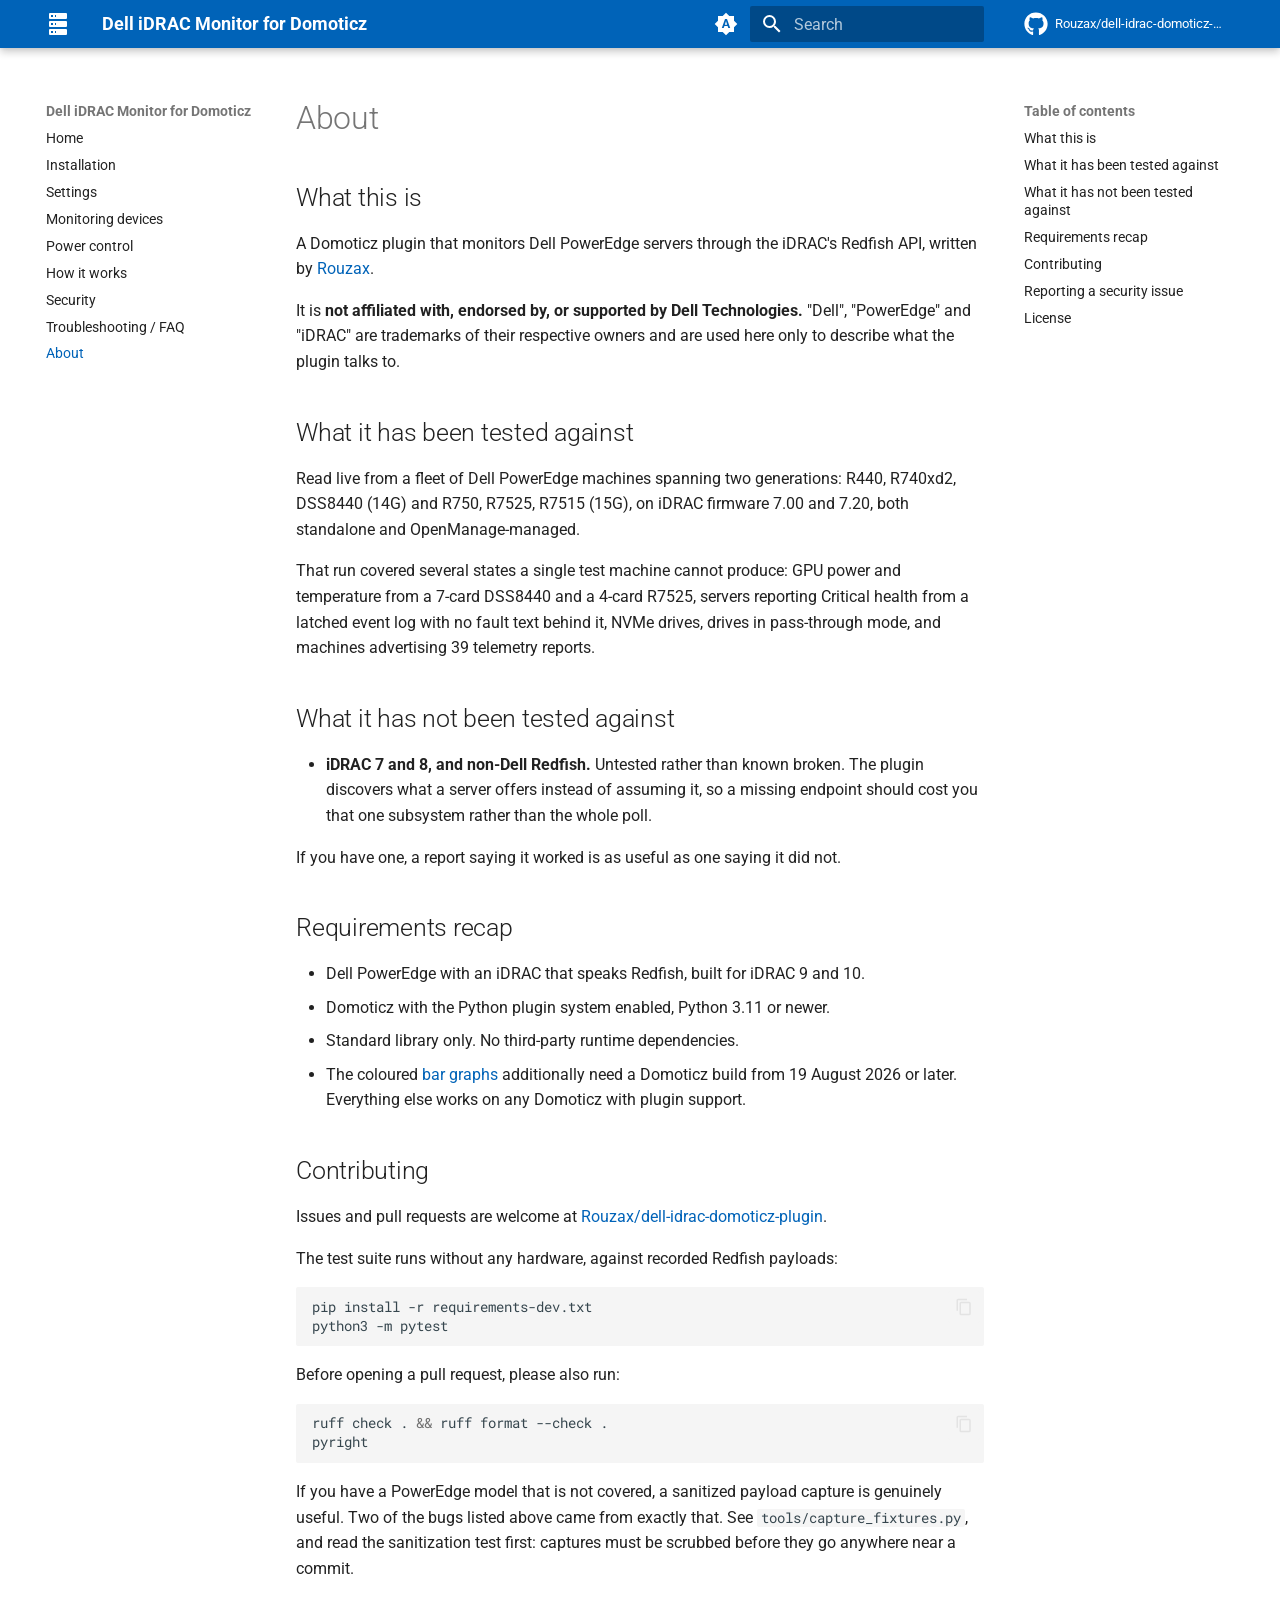
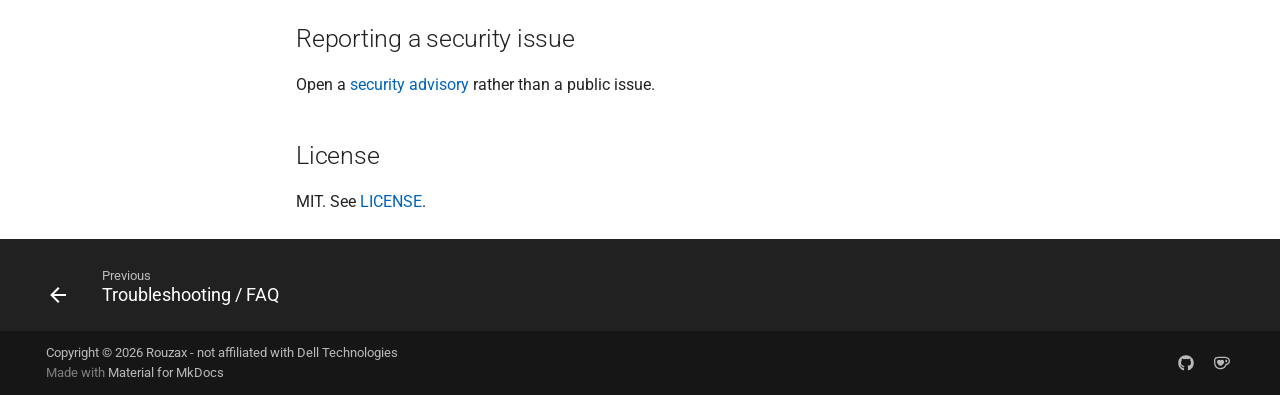
==== commit 66cf095f: "Deployed 162bb3f with MkDocs version: 1.6.1" ====
--- a/about/index.html
+++ b/about/index.html
@@ -19,8 +19,11 @@
       
       
       
+        
+      
+      
       <link rel="icon" href="../assets/favicon.svg">
-      <meta name="generator" content="mkdocs-1.6.1, mkdocs-material-9.6.23">
+      <meta name="generator" content="mkdocs-1.6.1, mkdocs-material-9.7.7">
     
     
       
@@ -28,10 +31,10 @@
       
     
     
-      <link rel="stylesheet" href="../assets/stylesheets/main.84d31ad4.min.css">
-      
-        
-        <link rel="stylesheet" href="../assets/stylesheets/palette.06af60db.min.css">
+      <link rel="stylesheet" href="../assets/stylesheets/main.ec1eaa64.min.css">
+      
+        
+        <link rel="stylesheet" href="../assets/stylesheets/palette.ab4e12ef.min.css">
       
       
 
@@ -56,7 +59,6 @@
     
       
 
-    
     
     
   </head>
@@ -277,9 +279,14 @@
   
   
   <span class="md-ellipsis">
+    
+  
     Home
+  
+
     
   </span>
+  
   
 
       </a>
@@ -299,9 +306,14 @@
   
   
   <span class="md-ellipsis">
+    
+  
     Installation
+  
+
     
   </span>
+  
   
 
       </a>
@@ -321,9 +333,14 @@
   
   
   <span class="md-ellipsis">
+    
+  
     Settings
+  
+
     
   </span>
+  
   
 
       </a>
@@ -343,9 +360,14 @@
   
   
   <span class="md-ellipsis">
+    
+  
     Monitoring devices
+  
+
     
   </span>
+  
   
 
       </a>
@@ -365,9 +387,14 @@
   
   
   <span class="md-ellipsis">
+    
+  
     Power control
+  
+
     
   </span>
+  
   
 
       </a>
@@ -387,9 +414,14 @@
   
   
   <span class="md-ellipsis">
+    
+  
     How it works
+  
+
     
   </span>
+  
   
 
       </a>
@@ -409,9 +441,14 @@
   
   
   <span class="md-ellipsis">
+    
+  
     Security
+  
+
     
   </span>
+  
   
 
       </a>
@@ -431,9 +468,14 @@
   
   
   <span class="md-ellipsis">
+    
+  
     Troubleshooting / FAQ
+  
+
     
   </span>
+  
   
 
       </a>
@@ -462,9 +504,14 @@
   
   
   <span class="md-ellipsis">
+    
+  
     About
+  
+
     
   </span>
+  
   
 
           <span class="md-nav__icon md-icon"></span>
@@ -475,9 +522,14 @@
   
   
   <span class="md-ellipsis">
+    
+  
     About
+  
+
     
   </span>
+  
   
 
       </a>
@@ -500,7 +552,9 @@
         <li class="md-nav__item">
   <a href="#what-this-is" class="md-nav__link">
     <span class="md-ellipsis">
-      What this is
+      
+        What this is
+      
     </span>
   </a>
   
@@ -509,7 +563,9 @@
         <li class="md-nav__item">
   <a href="#what-it-has-been-tested-against" class="md-nav__link">
     <span class="md-ellipsis">
-      What it has been tested against
+      
+        What it has been tested against
+      
     </span>
   </a>
   
@@ -518,7 +574,9 @@
         <li class="md-nav__item">
   <a href="#what-it-has-not-been-tested-against" class="md-nav__link">
     <span class="md-ellipsis">
-      What it has not been tested against
+      
+        What it has not been tested against
+      
     </span>
   </a>
   
@@ -527,7 +585,9 @@
         <li class="md-nav__item">
   <a href="#requirements-recap" class="md-nav__link">
     <span class="md-ellipsis">
-      Requirements recap
+      
+        Requirements recap
+      
     </span>
   </a>
   
@@ -536,7 +596,9 @@
         <li class="md-nav__item">
   <a href="#contributing" class="md-nav__link">
     <span class="md-ellipsis">
-      Contributing
+      
+        Contributing
+      
     </span>
   </a>
   
@@ -545,7 +607,9 @@
         <li class="md-nav__item">
   <a href="#reporting-a-security-issue" class="md-nav__link">
     <span class="md-ellipsis">
-      Reporting a security issue
+      
+        Reporting a security issue
+      
     </span>
   </a>
   
@@ -554,7 +618,9 @@
         <li class="md-nav__item">
   <a href="#license" class="md-nav__link">
     <span class="md-ellipsis">
-      License
+      
+        License
+      
     </span>
   </a>
   
@@ -597,7 +663,9 @@
         <li class="md-nav__item">
   <a href="#what-this-is" class="md-nav__link">
     <span class="md-ellipsis">
-      What this is
+      
+        What this is
+      
     </span>
   </a>
   
@@ -606,7 +674,9 @@
         <li class="md-nav__item">
   <a href="#what-it-has-been-tested-against" class="md-nav__link">
     <span class="md-ellipsis">
-      What it has been tested against
+      
+        What it has been tested against
+      
     </span>
   </a>
   
@@ -615,7 +685,9 @@
         <li class="md-nav__item">
   <a href="#what-it-has-not-been-tested-against" class="md-nav__link">
     <span class="md-ellipsis">
-      What it has not been tested against
+      
+        What it has not been tested against
+      
     </span>
   </a>
   
@@ -624,7 +696,9 @@
         <li class="md-nav__item">
   <a href="#requirements-recap" class="md-nav__link">
     <span class="md-ellipsis">
-      Requirements recap
+      
+        Requirements recap
+      
     </span>
   </a>
   
@@ -633,7 +707,9 @@
         <li class="md-nav__item">
   <a href="#contributing" class="md-nav__link">
     <span class="md-ellipsis">
-      Contributing
+      
+        Contributing
+      
     </span>
   </a>
   
@@ -642,7 +718,9 @@
         <li class="md-nav__item">
   <a href="#reporting-a-security-issue" class="md-nav__link">
     <span class="md-ellipsis">
-      Reporting a security issue
+      
+        Reporting a security issue
+      
     </span>
   </a>
   
@@ -651,7 +729,9 @@
         <li class="md-nav__item">
   <a href="#license" class="md-nav__link">
     <span class="md-ellipsis">
-      License
+      
+        License
+      
     </span>
   </a>
   
@@ -667,6 +747,7 @@
           
           
             <div class="md-content" data-md-component="content">
+              
               <article class="md-content__inner md-typeset">
                 
                   
@@ -813,10 +894,11 @@
     
     
       
-      <script id="__config" type="application/json">{"base": "..", "features": ["navigation.instant", "navigation.tracking", "navigation.sections", "navigation.top", "navigation.footer", "toc.follow", "search.suggest", "search.highlight", "content.code.copy"], "search": "../assets/javascripts/workers/search.973d3a69.min.js", "tags": null, "translations": {"clipboard.copied": "Copied to clipboard", "clipboard.copy": "Copy to clipboard", "search.result.more.one": "1 more on this page", "search.result.more.other": "# more on this page", "search.result.none": "No matching documents", "search.result.one": "1 matching document", "search.result.other": "# matching documents", "search.result.placeholder": "Type to start searching", "search.result.term.missing": "Missing", "select.version": "Select version"}, "version": null}</script>
-    
-    
-      <script src="../assets/javascripts/bundle.f55a23d4.min.js"></script>
+      
+      <script id="__config" type="application/json">{"annotate": null, "base": "..", "features": ["navigation.instant", "navigation.tracking", "navigation.sections", "navigation.top", "navigation.footer", "toc.follow", "search.suggest", "search.highlight", "content.code.copy"], "search": "../assets/javascripts/workers/search.2c215733.min.js", "tags": null, "translations": {"clipboard.copied": "Copied to clipboard", "clipboard.copy": "Copy to clipboard", "search.result.more.one": "1 more on this page", "search.result.more.other": "# more on this page", "search.result.none": "No matching documents", "search.result.one": "1 matching document", "search.result.other": "# matching documents", "search.result.placeholder": "Type to start searching", "search.result.term.missing": "Missing", "select.version": "Select version"}, "version": null}</script>
+    
+    
+      <script src="../assets/javascripts/bundle.d7400e89.min.js"></script>
       
     
   </body>
--- a/assets/stylesheets/main.ec1eaa64.min.css
+++ b/assets/stylesheets/main.ec1eaa64.min.css
@@ -0,0 +1 @@
+@charset "UTF-8";html{-webkit-text-size-adjust:none;-moz-text-size-adjust:none;text-size-adjust:none;box-sizing:border-box}*,:after,:before{box-sizing:inherit}@media (prefers-reduced-motion){*,:after,:before{transition:none!important}}body{margin:0}a,button,input,label{-webkit-tap-highlight-color:transparent}a{color:inherit;text-decoration:none}hr{border:0;box-sizing:initial;display:block;height:.05rem;overflow:visible;padding:0}small{font-size:80%}sub,sup{line-height:1em}img{border-style:none}table{border-collapse:initial;border-spacing:0}td,th{font-weight:400;vertical-align:top}button{background:#0000;border:0;font-family:inherit;font-size:inherit;margin:0;padding:0}input{border:0;outline:none}:root{--md-primary-fg-color:#4051b5;--md-primary-fg-color--light:#5d6cc0;--md-primary-fg-color--dark:#303fa1;--md-primary-bg-color:#fff;--md-primary-bg-color--light:#ffffffb3;--md-accent-fg-color:#526cfe;--md-accent-fg-color--transparent:#526cfe1a;--md-accent-bg-color:#fff;--md-accent-bg-color--light:#ffffffb3}[data-md-color-scheme=default]{color-scheme:light}[data-md-color-scheme=default] img[src$="#gh-dark-mode-only"],[data-md-color-scheme=default] img[src$="#only-dark"]{display:none}:root,[data-md-color-scheme=default]{--md-hue:225deg;--md-default-fg-color:#000000de;--md-default-fg-color--light:#0000008a;--md-default-fg-color--lighter:#00000052;--md-default-fg-color--lightest:#00000012;--md-default-bg-color:#fff;--md-default-bg-color--light:#ffffffb3;--md-default-bg-color--lighter:#ffffff4d;--md-default-bg-color--lightest:#ffffff1f;--md-code-fg-color:#36464e;--md-code-bg-color:#f5f5f5;--md-code-bg-color--light:#f5f5f5b3;--md-code-bg-color--lighter:#f5f5f54d;--md-code-hl-color:#4287ff;--md-code-hl-color--light:#4287ff1a;--md-code-hl-number-color:#d52a2a;--md-code-hl-special-color:#db1457;--md-code-hl-function-color:#a846b9;--md-code-hl-constant-color:#6e59d9;--md-code-hl-keyword-color:#3f6ec6;--md-code-hl-string-color:#1c7d4d;--md-code-hl-name-color:var(--md-code-fg-color);--md-code-hl-operator-color:var(--md-default-fg-color--light);--md-code-hl-punctuation-color:var(--md-default-fg-color--light);--md-code-hl-comment-color:var(--md-default-fg-color--light);--md-code-hl-generic-color:var(--md-default-fg-color--light);--md-code-hl-variable-color:var(--md-default-fg-color--light);--md-typeset-color:var(--md-default-fg-color);--md-typeset-a-color:var(--md-primary-fg-color);--md-typeset-del-color:#f5503d26;--md-typeset-ins-color:#0bd57026;--md-typeset-kbd-color:#fafafa;--md-typeset-kbd-accent-color:#fff;--md-typeset-kbd-border-color:#b8b8b8;--md-typeset-mark-color:#ffff0080;--md-typeset-table-color:#0000001f;--md-typeset-table-color--light:rgba(0,0,0,.035);--md-admonition-fg-color:var(--md-default-fg-color);--md-admonition-bg-color:var(--md-default-bg-color);--md-warning-fg-color:#000000de;--md-warning-bg-color:#ff9;--md-footer-fg-color:#fff;--md-footer-fg-color--light:#ffffffb3;--md-footer-fg-color--lighter:#ffffff73;--md-footer-bg-color:#000000de;--md-footer-bg-color--dark:#00000052;--md-shadow-z1:0 0.2rem 0.5rem #0000000d,0 0 0.05rem #0000001a;--md-shadow-z2:0 0.2rem 0.5rem #0000001a,0 0 0.05rem #00000040;--md-shadow-z3:0 0.2rem 0.5rem #0003,0 0 0.05rem #00000059}.md-icon svg{fill:currentcolor;display:block;height:1.2rem;width:1.2rem}body{-webkit-font-smoothing:antialiased;-moz-osx-font-smoothing:grayscale;--md-text-font-family:var(--md-text-font,_),-apple-system,BlinkMacSystemFont,Helvetica,Arial,sans-serif;--md-code-font-family:var(--md-code-font,_),SFMono-Regular,Consolas,Menlo,monospace}aside,body,input{font-feature-settings:"kern","liga";color:var(--md-typeset-color);font-family:var(--md-text-font-family)}code,kbd,pre{font-feature-settings:"kern";font-family:var(--md-code-font-family)}:root{--md-typeset-table-sort-icon:url('data:image/svg+xml;charset=utf-8,<svg xmlns="http://www.w3.org/2000/svg" viewBox="0 0 24 24"><path d="m18 21-4-4h3V7h-3l4-4 4 4h-3v10h3M2 19v-2h10v2M2 13v-2h7v2M2 7V5h4v2z"/></svg>');--md-typeset-table-sort-icon--asc:url('data:image/svg+xml;charset=utf-8,<svg xmlns="http://www.w3.org/2000/svg" viewBox="0 0 24 24"><path d="M19 17h3l-4 4-4-4h3V3h2M2 17h10v2H2M6 5v2H2V5m0 6h7v2H2z"/></svg>');--md-typeset-table-sort-icon--desc:url('data:image/svg+xml;charset=utf-8,<svg xmlns="http://www.w3.org/2000/svg" viewBox="0 0 24 24"><path d="M19 7h3l-4-4-4 4h3v14h2M2 17h10v2H2M6 5v2H2V5m0 6h7v2H2z"/></svg>')}.md-typeset{-webkit-print-color-adjust:exact;color-adjust:exact;font-size:.8rem;line-height:1.6;overflow-wrap:break-word}@media print{.md-typeset{font-size:.68rem}}.md-typeset blockquote,.md-typeset dl,.md-typeset figure,.md-typeset ol,.md-typeset pre,.md-typeset ul{margin-bottom:1em;margin-top:1em}.md-typeset h1{color:var(--md-default-fg-color--light);font-size:2em;line-height:1.3;margin:0 0 1.25em}.md-typeset h1,.md-typeset h2{font-weight:300;letter-spacing:-.01em}.md-typeset h2{font-size:1.5625em;line-height:1.4;margin:1.6em 0 .64em}.md-typeset h3{font-size:1.25em;font-weight:400;letter-spacing:-.01em;line-height:1.5;margin:1.6em 0 .8em}.md-typeset h2+h3{margin-top:.8em}.md-typeset h4{font-weight:700;letter-spacing:-.01em;margin:1em 0}.md-typeset h5,.md-typeset h6{color:var(--md-default-fg-color--light);font-size:.8em;font-weight:700;letter-spacing:-.01em;margin:1.25em 0}.md-typeset h5{text-transform:uppercase}.md-typeset h5 code{text-transform:none}.md-typeset hr{border-bottom:.05rem solid var(--md-default-fg-color--lightest);display:flow-root;margin:1.5em 0}.md-typeset a{color:var(--md-typeset-a-color);word-break:break-word}.md-typeset a,.md-typeset a:before{transition:color 125ms}.md-typeset a:focus,.md-typeset a:hover{color:var(--md-accent-fg-color)}.md-typeset a:focus code,.md-typeset a:hover code{background-color:var(--md-accent-fg-color--transparent);color:var(--md-accent-fg-color)}.md-typeset a code{color:var(--md-typeset-a-color)}.md-typeset a.focus-visible{outline-color:var(--md-accent-fg-color);outline-offset:.2rem}.md-typeset code,.md-typeset kbd,.md-typeset pre{color:var(--md-code-fg-color);direction:ltr;font-variant-ligatures:none;transition:background-color 125ms}@media print{.md-typeset code,.md-typeset kbd,.md-typeset pre{white-space:pre-wrap}}.md-typeset code{background-color:var(--md-code-bg-color);border-radius:.1rem;-webkit-box-decoration-break:clone;box-decoration-break:clone;font-size:.85em;padding:0 .2941176471em;transition:color 125ms,background-color 125ms;word-break:break-word}.md-typeset code:not(.focus-visible){-webkit-tap-highlight-color:transparent;outline:none}.md-typeset pre{display:flow-root;line-height:1.4;position:relative}.md-typeset pre>code{-webkit-box-decoration-break:slice;box-decoration-break:slice;box-shadow:none;display:block;margin:0;outline-color:var(--md-accent-fg-color);overflow:auto;padding:.7720588235em 1.1764705882em;scrollbar-color:var(--md-default-fg-color--lighter) #0000;scrollbar-width:thin;touch-action:auto;word-break:normal}.md-typeset pre>code:hover{scrollbar-color:var(--md-accent-fg-color) #0000}.md-typeset pre>code::-webkit-scrollbar{height:.2rem;width:.2rem}.md-typeset pre>code::-webkit-scrollbar-thumb{background-color:var(--md-default-fg-color--lighter)}.md-typeset pre>code::-webkit-scrollbar-thumb:hover{background-color:var(--md-accent-fg-color)}.md-typeset kbd{background-color:var(--md-typeset-kbd-color);border-radius:.1rem;box-shadow:0 .1rem 0 .05rem var(--md-typeset-kbd-border-color),0 .1rem 0 var(--md-typeset-kbd-border-color),0 -.1rem .2rem var(--md-typeset-kbd-accent-color) inset;color:var(--md-default-fg-color);display:inline-block;font-size:.75em;padding:0 .6666666667em;vertical-align:text-top;word-break:break-word}.md-typeset mark{background-color:var(--md-typeset-mark-color);-webkit-box-decoration-break:clone;box-decoration-break:clone;color:inherit;word-break:break-word}.md-typeset abbr{cursor:help;text-decoration:none}.md-typeset [data-preview],.md-typeset abbr{border-bottom:.05rem dotted var(--md-default-fg-color--light)}.md-typeset small{opacity:.75}[dir=ltr] .md-typeset sub,[dir=ltr] .md-typeset sup{margin-left:.078125em}[dir=rtl] .md-typeset sub,[dir=rtl] .md-typeset sup{margin-right:.078125em}[dir=ltr] .md-typeset blockquote{padding-left:.6rem}[dir=rtl] .md-typeset blockquote{padding-right:.6rem}[dir=ltr] .md-typeset blockquote{border-left:.2rem solid var(--md-default-fg-color--lighter)}[dir=rtl] .md-typeset blockquote{border-right:.2rem solid var(--md-default-fg-color--lighter)}.md-typeset blockquote{color:var(--md-default-fg-color--light);margin-left:0;margin-right:0}.md-typeset ul{list-style-type:disc}.md-typeset ul[type]{list-style-type:revert-layer}[dir=ltr] .md-typeset ol,[dir=ltr] .md-typeset ul{margin-left:.625em}[dir=rtl] .md-typeset ol,[dir=rtl] .md-typeset ul{margin-right:.625em}.md-typeset ol,.md-typeset ul{padding:0}.md-typeset ol:not([hidden]),.md-typeset ul:not([hidden]){display:flow-root}.md-typeset ol ol,.md-typeset ul ol{list-style-type:lower-alpha}.md-typeset ol ol ol,.md-typeset ul ol ol{list-style-type:lower-roman}.md-typeset ol ol ol ol,.md-typeset ul ol ol ol{list-style-type:upper-alpha}.md-typeset ol ol ol ol ol,.md-typeset ul ol ol ol ol{list-style-type:upper-roman}.md-typeset ol[type],.md-typeset ul[type]{list-style-type:revert-layer}[dir=ltr] .md-typeset ol li,[dir=ltr] .md-typeset ul li{margin-left:1.25em}[dir=rtl] .md-typeset ol li,[dir=rtl] .md-typeset ul li{margin-right:1.25em}.md-typeset ol li,.md-typeset ul li{margin-bottom:.5em}.md-typeset ol li blockquote,.md-typeset ol li p,.md-typeset ul li blockquote,.md-typeset ul li p{margin:.5em 0}.md-typeset ol li:last-child,.md-typeset ul li:last-child{margin-bottom:0}[dir=ltr] .md-typeset ol li ol,[dir=ltr] .md-typeset ol li ul,[dir=ltr] .md-typeset ul li ol,[dir=ltr] .md-typeset ul li ul{margin-left:.625em}[dir=rtl] .md-typeset ol li ol,[dir=rtl] .md-typeset ol li ul,[dir=rtl] .md-typeset ul li ol,[dir=rtl] .md-typeset ul li ul{margin-right:.625em}.md-typeset ol li ol,.md-typeset ol li ul,.md-typeset ul li ol,.md-typeset ul li ul{margin-bottom:.5em;margin-top:.5em}[dir=ltr] .md-typeset dd{margin-left:1.875em}[dir=rtl] .md-typeset dd{margin-right:1.875em}.md-typeset dd{margin-bottom:1.5em;margin-top:1em}.md-typeset img,.md-typeset svg,.md-typeset video{height:auto;max-width:100%}.md-typeset img[align=left]{margin:1em 1em 1em 0}.md-typeset img[align=right]{margin:1em 0 1em 1em}.md-typeset img[align]:only-child{margin-top:0}.md-typeset figure{display:flow-root;margin:1em auto;max-width:100%;text-align:center;width:fit-content}.md-typeset figure img{display:block;margin:0 auto}.md-typeset figcaption{font-style:italic;margin:1em auto;max-width:24rem}.md-typeset iframe{max-width:100%}.md-typeset table:not([class]){background-color:var(--md-default-bg-color);border:.05rem solid var(--md-typeset-table-color);border-radius:.1rem;display:inline-block;font-size:.64rem;max-width:100%;overflow:auto;touch-action:auto}@media print{.md-typeset table:not([class]){display:table}}.md-typeset table:not([class])+*{margin-top:1.5em}.md-typeset table:not([class]) td>:first-child,.md-typeset table:not([class]) th>:first-child{margin-top:0}.md-typeset table:not([class]) td>:last-child,.md-typeset table:not([class]) th>:last-child{margin-bottom:0}.md-typeset table:not([class]) td:not([align]),.md-typeset table:not([class]) th:not([align]){text-align:left}[dir=rtl] .md-typeset table:not([class]) td:not([align]),[dir=rtl] .md-typeset table:not([class]) th:not([align]){text-align:right}.md-typeset table:not([class]) th{font-weight:700;min-width:5rem;padding:.9375em 1.25em;vertical-align:top}.md-typeset table:not([class]) td{border-top:.05rem solid var(--md-typeset-table-color);padding:.9375em 1.25em;vertical-align:top}.md-typeset table:not([class]) tbody tr{transition:background-color 125ms}.md-typeset table:not([class]) tbody tr:hover{background-color:var(--md-typeset-table-color--light);box-shadow:0 .05rem 0 var(--md-default-bg-color) inset}.md-typeset table:not([class]) a{word-break:normal}.md-typeset table th[role=columnheader]{cursor:pointer}[dir=ltr] .md-typeset table th[role=columnheader]:after{margin-left:.5em}[dir=rtl] .md-typeset table th[role=columnheader]:after{margin-right:.5em}.md-typeset table th[role=columnheader]:after{content:"";display:inline-block;height:1.2em;-webkit-mask-image:var(--md-typeset-table-sort-icon);mask-image:var(--md-typeset-table-sort-icon);-webkit-mask-repeat:no-repeat;mask-repeat:no-repeat;-webkit-mask-size:contain;mask-size:contain;transition:background-color 125ms;vertical-align:text-bottom;width:1.2em}.md-typeset table th[role=columnheader]:hover:after{background-color:var(--md-default-fg-color--lighter)}.md-typeset table th[role=columnheader][aria-sort=ascending]:after{background-color:var(--md-default-fg-color--light);-webkit-mask-image:var(--md-typeset-table-sort-icon--asc);mask-image:var(--md-typeset-table-sort-icon--asc)}.md-typeset table th[role=columnheader][aria-sort=descending]:after{background-color:var(--md-default-fg-color--light);-webkit-mask-image:var(--md-typeset-table-sort-icon--desc);mask-image:var(--md-typeset-table-sort-icon--desc)}.md-typeset__scrollwrap{margin:1em -.8rem;overflow-x:auto;touch-action:auto}.md-typeset__table{display:inline-block;margin-bottom:.5em;padding:0 .8rem}@media print{.md-typeset__table{display:block}}html .md-typeset__table table{display:table;margin:0;overflow:hidden;width:100%}@media screen and (max-width:44.984375em){.md-content__inner>pre{margin:1em -.8rem}.md-content__inner>pre code{border-radius:0}}.md-typeset .md-author{border-radius:100%;display:block;flex-shrink:0;height:1.6rem;overflow:hidden;position:relative;transition:color 125ms,transform 125ms;width:1.6rem}.md-typeset .md-author img{display:block}.md-typeset .md-author--more{background:var(--md-default-fg-color--lightest);color:var(--md-default-fg-color--lighter);font-size:.6rem;font-weight:700;line-height:1.6rem;text-align:center}.md-typeset .md-author--long{height:2.4rem;width:2.4rem}.md-typeset a.md-author{transform:scale(1)}.md-typeset a.md-author img{border-radius:100%;filter:grayscale(100%) opacity(75%);transition:filter 125ms}.md-typeset a.md-author:focus,.md-typeset a.md-author:hover{transform:scale(1.1);z-index:1}.md-typeset a.md-author:focus img,.md-typeset a.md-author:hover img{filter:grayscale(0)}.md-banner{background-color:var(--md-footer-bg-color);color:var(--md-footer-fg-color);overflow:auto}@media print{.md-banner{display:none}}.md-banner--warning{background-color:var(--md-warning-bg-color);color:var(--md-warning-fg-color)}.md-banner__inner{font-size:.7rem;margin:.6rem auto;padding:0 .8rem}[dir=ltr] .md-banner__button{float:right}[dir=rtl] .md-banner__button{float:left}.md-banner__button{color:inherit;cursor:pointer;transition:opacity .25s}.no-js .md-banner__button{display:none}.md-banner__button:hover{opacity:.7}html{font-size:125%;height:100%;overflow-x:hidden}@media screen and (min-width:100em){html{font-size:137.5%}}@media screen and (min-width:125em){html{font-size:150%}}body{background-color:var(--md-default-bg-color);display:flex;flex-direction:column;font-size:.5rem;min-height:100%;position:relative;width:100%}@media print{body{display:block}}@media screen and (max-width:59.984375em){body[data-md-scrolllock]{position:fixed}}.md-grid{margin-left:auto;margin-right:auto;max-width:61rem}.md-container{display:flex;flex-direction:column;flex-grow:1}@media print{.md-container{display:block}}.md-main{flex-grow:1}.md-main__inner{display:flex;height:100%;margin-top:1.5rem}.md-ellipsis{overflow:hidden;text-overflow:ellipsis}.md-toggle{display:none}.md-option{height:0;opacity:0;position:absolute;width:0}.md-option:checked+label:not([hidden]){display:block}.md-option.focus-visible+label{outline-color:var(--md-accent-fg-color);outline-style:auto}.md-skip{background-color:var(--md-default-fg-color);border-radius:.1rem;color:var(--md-default-bg-color);font-size:.64rem;margin:.5rem;opacity:0;outline-color:var(--md-accent-fg-color);padding:.3rem .5rem;position:fixed;transform:translateY(.4rem);z-index:-1}.md-skip:focus{opacity:1;transform:translateY(0);transition:transform .25s cubic-bezier(.4,0,.2,1),opacity 175ms 75ms;z-index:10}@page{margin:25mm}:root{--md-clipboard-icon:url('data:image/svg+xml;charset=utf-8,<svg xmlns="http://www.w3.org/2000/svg" viewBox="0 0 24 24"><path d="M19 21H8V7h11m0-2H8a2 2 0 0 0-2 2v14a2 2 0 0 0 2 2h11a2 2 0 0 0 2-2V7a2 2 0 0 0-2-2m-3-4H4a2 2 0 0 0-2 2v14h2V3h12z"/></svg>')}.md-clipboard{border-radius:.1rem;color:var(--md-default-fg-color--lightest);cursor:pointer;height:1.5em;outline-color:var(--md-accent-fg-color);outline-offset:.1rem;transition:color .25s;width:1.5em;z-index:1}@media print{.md-clipboard{display:none}}.md-clipboard:not(.focus-visible){-webkit-tap-highlight-color:transparent;outline:none}:hover>.md-clipboard{color:var(--md-default-fg-color--light)}.md-clipboard:focus,.md-clipboard:hover{color:var(--md-accent-fg-color)}.md-clipboard:after{background-color:currentcolor;content:"";display:block;height:1.125em;margin:0 auto;-webkit-mask-image:var(--md-clipboard-icon);mask-image:var(--md-clipboard-icon);-webkit-mask-position:center;mask-position:center;-webkit-mask-repeat:no-repeat;mask-repeat:no-repeat;-webkit-mask-size:contain;mask-size:contain;width:1.125em}.md-clipboard--inline{cursor:pointer}.md-clipboard--inline code{transition:color .25s,background-color .25s}.md-clipboard--inline:focus code,.md-clipboard--inline:hover code{background-color:var(--md-accent-fg-color--transparent);color:var(--md-accent-fg-color)}:root{--md-code-select-icon:url('data:image/svg+xml;charset=utf-8,<svg xmlns="http://www.w3.org/2000/svg" viewBox="0 0 24 24"><path d="M19 19h-4v2h4c1.1 0 2-.9 2-2v-4h-2m0-12h-4v2h4v4h2V5c0-1.1-.9-2-2-2M5 5h4V3H5c-1.1 0-2 .9-2 2v4h2m0 6H3v4c0 1.1.9 2 2 2h4v-2H5zm2-4h2v2H7zm4 0h2v2h-2zm4 0h2v2h-2zM7 7h2v2H7zm4 0h2v2h-2zm4 0h2v2h-2zm-8 8h2v2H7zm4 0h2v2h-2zm4 0h2v2h-2z"/></svg>');--md-code-copy-icon:url('data:image/svg+xml;charset=utf-8,<svg xmlns="http://www.w3.org/2000/svg" viewBox="0 0 24 24"><path d="M19 21H8V7h11m0-2H8a2 2 0 0 0-2 2v14a2 2 0 0 0 2 2h11a2 2 0 0 0 2-2V7a2 2 0 0 0-2-2m-3-4H4a2 2 0 0 0-2 2v14h2V3h12z"/></svg>')}.md-typeset .md-code__content{display:grid}.md-code__nav{background-color:var(--md-code-bg-color--lighter);border-radius:.1rem;display:flex;gap:.2rem;padding:.2rem;position:absolute;right:.25em;top:.25em;transition:background-color .25s;z-index:1}:hover>.md-code__nav{background-color:var(--md-code-bg-color--light)}.md-code__button{color:var(--md-default-fg-color--lightest);cursor:pointer;display:block;height:1.5em;outline-color:var(--md-accent-fg-color);outline-offset:.1rem;transition:color .25s;width:1.5em}:hover>*>.md-code__button{color:var(--md-default-fg-color--light)}.md-code__button.focus-visible,.md-code__button:hover{color:var(--md-accent-fg-color)}.md-code__button--active{color:var(--md-default-fg-color)!important}.md-code__button:after{background-color:currentcolor;content:"";display:block;height:1.125em;margin:0 auto;-webkit-mask-position:center;mask-position:center;-webkit-mask-repeat:no-repeat;mask-repeat:no-repeat;-webkit-mask-size:contain;mask-size:contain;width:1.125em}.md-code__button[data-md-type=select]:after{-webkit-mask-image:var(--md-code-select-icon);mask-image:var(--md-code-select-icon)}.md-code__button[data-md-type=copy]:after{-webkit-mask-image:var(--md-code-copy-icon);mask-image:var(--md-code-copy-icon)}@keyframes consent{0%{opacity:0;transform:translateY(100%)}to{opacity:1;transform:translateY(0)}}@keyframes overlay{0%{opacity:0}to{opacity:1}}.md-consent__overlay{animation:overlay .25s both;-webkit-backdrop-filter:blur(.1rem);backdrop-filter:blur(.1rem);background-color:#0000008a;height:100%;opacity:1;position:fixed;top:0;width:100%;z-index:5}.md-consent__inner{animation:consent .5s cubic-bezier(.1,.7,.1,1) both;background-color:var(--md-default-bg-color);border:0;border-radius:.1rem;bottom:0;box-shadow:0 0 .2rem #0000001a,0 .2rem .4rem #0003;max-height:100%;overflow:auto;padding:0;position:fixed;width:100%;z-index:5}.md-consent__form{padding:.8rem}.md-consent__settings{display:none;margin:1em 0}input:checked+.md-consent__settings{display:block}.md-consent__controls{margin-bottom:.8rem}.md-typeset .md-consent__controls .md-button{display:inline}@media screen and (max-width:44.984375em){.md-typeset .md-consent__controls .md-button{display:block;margin-top:.4rem;text-align:center;width:100%}}.md-consent label{cursor:pointer}.md-content{flex-grow:1;min-width:0}.md-content__inner{margin:0 .8rem 1.2rem;padding-top:.6rem}@media screen and (min-width:76.25em){[dir=ltr] .md-sidebar--primary:not([hidden])~.md-content>.md-content__inner{margin-left:1.2rem}[dir=ltr] .md-sidebar--secondary:not([hidden])~.md-content>.md-content__inner,[dir=rtl] .md-sidebar--primary:not([hidden])~.md-content>.md-content__inner{margin-right:1.2rem}[dir=rtl] .md-sidebar--secondary:not([hidden])~.md-content>.md-content__inner{margin-left:1.2rem}}.md-content__inner:before{content:"";display:block;height:.4rem}.md-content__inner>:last-child{margin-bottom:0}[dir=ltr] .md-content__button{float:right}[dir=rtl] .md-content__button{float:left}[dir=ltr] .md-content__button{margin-left:.4rem}[dir=rtl] .md-content__button{margin-right:.4rem}.md-content__button{margin:.4rem 0;padding:0}@media print{.md-content__button{display:none}}.md-typeset .md-content__button{color:var(--md-default-fg-color--lighter)}.md-content__button svg{display:inline;vertical-align:top}[dir=rtl] .md-content__button svg{transform:scaleX(-1)}[dir=ltr] .md-dialog{right:.8rem}[dir=rtl] .md-dialog{left:.8rem}.md-dialog{background-color:var(--md-default-fg-color);border-radius:.1rem;bottom:.8rem;box-shadow:var(--md-shadow-z3);min-width:11.1rem;opacity:0;padding:.4rem .6rem;pointer-events:none;position:fixed;transform:translateY(100%);transition:transform 0ms .4s,opacity .4s;z-index:4}@media print{.md-dialog{display:none}}.md-dialog--active{opacity:1;pointer-events:auto;transform:translateY(0);transition:transform .4s cubic-bezier(.075,.85,.175,1),opacity .4s}.md-dialog__inner{color:var(--md-default-bg-color);font-size:.7rem}.md-feedback{margin:2em 0 1em;text-align:center}.md-feedback fieldset{border:none;margin:0;padding:0}.md-feedback__title{font-weight:700;margin:1em auto}.md-feedback__inner{position:relative}.md-feedback__list{display:flex;flex-wrap:wrap;place-content:baseline center;position:relative}.md-feedback__list:hover .md-icon:not(:disabled){color:var(--md-default-fg-color--lighter)}:disabled .md-feedback__list{min-height:1.8rem}.md-feedback__icon{color:var(--md-default-fg-color--light);cursor:pointer;flex-shrink:0;margin:0 .1rem;transition:color 125ms}.md-feedback__icon:not(:disabled).md-icon:hover{color:var(--md-accent-fg-color)}.md-feedback__icon:disabled{color:var(--md-default-fg-color--lightest);pointer-events:none}.md-feedback__note{opacity:0;position:relative;transform:translateY(.4rem);transition:transform .4s cubic-bezier(.1,.7,.1,1),opacity .15s}.md-feedback__note>*{margin:0 auto;max-width:16rem}:disabled .md-feedback__note{opacity:1;transform:translateY(0)}@media print{.md-feedback{display:none}}.md-footer{background-color:var(--md-footer-bg-color);color:var(--md-footer-fg-color)}@media print{.md-footer{display:none}}.md-footer__inner{justify-content:space-between;overflow:auto;padding:.2rem}.md-footer__inner:not([hidden]){display:flex}.md-footer__link{align-items:end;display:flex;flex-grow:0.01;margin-bottom:.4rem;margin-top:1rem;max-width:100%;outline-color:var(--md-accent-fg-color);overflow:hidden;transition:opacity .25s}.md-footer__link:focus,.md-footer__link:hover{opacity:.7}[dir=rtl] .md-footer__link svg{transform:scaleX(-1)}@media screen and (max-width:44.984375em){.md-footer__link--prev{flex-shrink:0}.md-footer__link--prev .md-footer__title{display:none}}[dir=ltr] .md-footer__link--next{margin-left:auto}[dir=rtl] .md-footer__link--next{margin-right:auto}.md-footer__link--next{text-align:right}[dir=rtl] .md-footer__link--next{text-align:left}.md-footer__title{flex-grow:1;font-size:.9rem;margin-bottom:.7rem;max-width:calc(100% - 2.4rem);padding:0 1rem;white-space:nowrap}.md-footer__button{margin:.2rem;padding:.4rem}.md-footer__direction{font-size:.64rem;opacity:.7}.md-footer-meta{background-color:var(--md-footer-bg-color--dark)}.md-footer-meta__inner{display:flex;flex-wrap:wrap;justify-content:space-between;padding:.2rem}html .md-footer-meta.md-typeset a{color:var(--md-footer-fg-color--light)}html .md-footer-meta.md-typeset a:focus,html .md-footer-meta.md-typeset a:hover{color:var(--md-footer-fg-color)}.md-copyright{color:var(--md-footer-fg-color--lighter);font-size:.64rem;margin:auto .6rem;padding:.4rem 0;width:100%}@media screen and (min-width:45em){.md-copyright{width:auto}}.md-copyright__highlight{color:var(--md-footer-fg-color--light)}.md-social{display:inline-flex;gap:.2rem;margin:0 .4rem;padding:.2rem 0 .6rem}@media screen and (min-width:45em){.md-social{padding:.6rem 0}}.md-social__link{display:inline-block;height:1.6rem;text-align:center;width:1.6rem}.md-social__link:before{line-height:1.9}.md-social__link svg{fill:currentcolor;max-height:.8rem;vertical-align:-25%}.md-typeset .md-button{border:.1rem solid;border-radius:.1rem;color:var(--md-primary-fg-color);cursor:pointer;display:inline-block;font-weight:700;padding:.625em 2em;transition:color 125ms,background-color 125ms,border-color 125ms}.md-typeset .md-button--primary{background-color:var(--md-primary-fg-color);border-color:var(--md-primary-fg-color);color:var(--md-primary-bg-color)}.md-typeset .md-button:focus,.md-typeset .md-button:hover{background-color:var(--md-accent-fg-color);border-color:var(--md-accent-fg-color);color:var(--md-accent-bg-color)}[dir=ltr] .md-typeset .md-input{border-top-left-radius:.1rem}[dir=ltr] .md-typeset .md-input,[dir=rtl] .md-typeset .md-input{border-top-right-radius:.1rem}[dir=rtl] .md-typeset .md-input{border-top-left-radius:.1rem}.md-typeset .md-input{border-bottom:.1rem solid var(--md-default-fg-color--lighter);box-shadow:var(--md-shadow-z1);font-size:.8rem;height:1.8rem;padding:0 .6rem;transition:border .25s,box-shadow .25s}.md-typeset .md-input:focus,.md-typeset .md-input:hover{border-bottom-color:var(--md-accent-fg-color);box-shadow:var(--md-shadow-z2)}.md-typeset .md-input--stretch{width:100%}.md-header{background-color:var(--md-primary-fg-color);box-shadow:0 0 .2rem #0000,0 .2rem .4rem #0000;color:var(--md-primary-bg-color);display:block;left:0;position:sticky;right:0;top:0;z-index:4}@media print{.md-header{display:none}}.md-header[hidden]{transform:translateY(-100%);transition:transform .25s cubic-bezier(.8,0,.6,1),box-shadow .25s}.md-header--shadow{box-shadow:0 0 .2rem #0000001a,0 .2rem .4rem #0003;transition:transform .25s cubic-bezier(.1,.7,.1,1),box-shadow .25s}.md-header__inner{align-items:center;display:flex;padding:0 .2rem}.md-header__button{color:currentcolor;cursor:pointer;margin:.2rem;outline-color:var(--md-accent-fg-color);padding:.4rem;position:relative;transition:opacity .25s;vertical-align:middle;z-index:1}.md-header__button:hover{opacity:.7}.md-header__button:not([hidden]){display:inline-block}.md-header__button:not(.focus-visible){-webkit-tap-highlight-color:transparent;outline:none}.md-header__button.md-logo{margin:.2rem;padding:.4rem}@media screen and (max-width:76.234375em){.md-header__button.md-logo{display:none}}.md-header__button.md-logo img,.md-header__button.md-logo svg{fill:currentcolor;display:block;height:1.2rem;width:auto}@media screen and (min-width:60em){.md-header__button[for=__search]{display:none}}.no-js .md-header__button[for=__search]{display:none}[dir=rtl] .md-header__button[for=__search] svg{transform:scaleX(-1)}@media screen and (min-width:76.25em){.md-header__button[for=__drawer]{display:none}}.md-header__topic{display:flex;max-width:100%;position:absolute;transition:transform .4s cubic-bezier(.1,.7,.1,1),opacity .15s;white-space:nowrap}.md-header__topic+.md-header__topic{opacity:0;pointer-events:none;transform:translateX(1.25rem);transition:transform .4s cubic-bezier(1,.7,.1,.1),opacity .15s;z-index:-1}[dir=rtl] .md-header__topic+.md-header__topic{transform:translateX(-1.25rem)}.md-header__topic:first-child{font-weight:700}[dir=ltr] .md-header__title{margin-left:1rem;margin-right:.4rem}[dir=rtl] .md-header__title{margin-left:.4rem;margin-right:1rem}.md-header__title{flex-grow:1;font-size:.9rem;height:2.4rem;line-height:2.4rem}.md-header__title--active .md-header__topic{opacity:0;pointer-events:none;transform:translateX(-1.25rem);transition:transform .4s cubic-bezier(1,.7,.1,.1),opacity .15s;z-index:-1}[dir=rtl] .md-header__title--active .md-header__topic{transform:translateX(1.25rem)}.md-header__title--active .md-header__topic+.md-header__topic{opacity:1;pointer-events:auto;transform:translateX(0);transition:transform .4s cubic-bezier(.1,.7,.1,1),opacity .15s;z-index:0}.md-header__title>.md-header__ellipsis{height:100%;position:relative;width:100%}.md-header__option{display:flex;flex-shrink:0;max-width:100%;transition:max-width 0ms .25s,opacity .25s .25s;white-space:nowrap}[data-md-toggle=search]:checked~.md-header .md-header__option{max-width:0;opacity:0;transition:max-width 0ms,opacity 0ms}.md-header__option>input{bottom:0}.md-header__source{display:none}@media screen and (min-width:60em){[dir=ltr] .md-header__source{margin-left:1rem}[dir=rtl] .md-header__source{margin-right:1rem}.md-header__source{display:block;max-width:11.7rem;width:11.7rem}}@media screen and (min-width:76.25em){[dir=ltr] .md-header__source{margin-left:1.4rem}[dir=rtl] .md-header__source{margin-right:1.4rem}}.md-meta{color:var(--md-default-fg-color--light);font-size:.7rem;line-height:1.3}.md-meta__list{display:inline-flex;flex-wrap:wrap;list-style:none;margin:0;padding:0}.md-meta__item:not(:last-child):after{content:"·";margin-left:.2rem;margin-right:.2rem}.md-meta__link{color:var(--md-typeset-a-color)}.md-meta__link:focus,.md-meta__link:hover{color:var(--md-accent-fg-color)}.md-draft{background-color:#ff1744;border-radius:.125em;color:#fff;display:inline-block;font-weight:700;padding-left:.5714285714em;padding-right:.5714285714em}:root{--md-nav-icon--prev:url('data:image/svg+xml;charset=utf-8,<svg xmlns="http://www.w3.org/2000/svg" viewBox="0 0 24 24"><path d="M20 11v2H8l5.5 5.5-1.42 1.42L4.16 12l7.92-7.92L13.5 5.5 8 11z"/></svg>');--md-nav-icon--next:url('data:image/svg+xml;charset=utf-8,<svg xmlns="http://www.w3.org/2000/svg" viewBox="0 0 24 24"><path d="M8.59 16.58 13.17 12 8.59 7.41 10 6l6 6-6 6z"/></svg>');--md-toc-icon:url('data:image/svg+xml;charset=utf-8,<svg xmlns="http://www.w3.org/2000/svg" viewBox="0 0 24 24"><path d="M3 9h14V7H3zm0 4h14v-2H3zm0 4h14v-2H3zm16 0h2v-2h-2zm0-10v2h2V7zm0 6h2v-2h-2z"/></svg>')}.md-nav{font-size:.7rem;line-height:1.3}.md-nav__title{color:var(--md-default-fg-color--light);display:block;font-weight:700;overflow:hidden;padding:0 .6rem;text-overflow:ellipsis}.md-nav__title .md-nav__button{display:none}.md-nav__title .md-nav__button img{height:100%;width:auto}.md-nav__title .md-nav__button.md-logo img,.md-nav__title .md-nav__button.md-logo svg{fill:currentcolor;display:block;height:2.4rem;max-width:100%;object-fit:contain;width:auto}.md-nav__list{list-style:none;margin:0;padding:0}.md-nav__link{align-items:flex-start;display:flex;gap:.4rem;margin-top:.625em;scroll-snap-align:start;transition:color 125ms}.md-nav__link--passed,.md-nav__link--passed code{color:var(--md-default-fg-color--light)}.md-nav__item .md-nav__link--active,.md-nav__item .md-nav__link--active code{color:var(--md-typeset-a-color)}.md-nav__link .md-ellipsis{position:relative}.md-nav__link .md-ellipsis code{word-break:normal}[dir=ltr] .md-nav__link .md-icon:last-child{margin-left:auto}[dir=rtl] .md-nav__link .md-icon:last-child{margin-right:auto}.md-nav__link .md-typeset{font-size:.7rem;line-height:1.3}.md-nav__link svg{fill:currentcolor;flex-shrink:0;height:1.3em;position:relative}.md-nav__link[for]:focus,.md-nav__link[for]:hover,.md-nav__link[href]:focus,.md-nav__link[href]:hover{color:var(--md-accent-fg-color);cursor:pointer}.md-nav__link[for]:focus code,.md-nav__link[for]:hover code,.md-nav__link[href]:focus code,.md-nav__link[href]:hover code{background-color:var(--md-accent-fg-color--transparent);color:var(--md-accent-fg-color)}.md-nav__link.focus-visible{outline-color:var(--md-accent-fg-color);outline-offset:.2rem}.md-nav--primary .md-nav__link[for=__toc]{display:none}.md-nav--primary .md-nav__link[for=__toc] .md-icon:after{background-color:currentcolor;display:block;height:100%;-webkit-mask-image:var(--md-toc-icon);mask-image:var(--md-toc-icon);width:100%}.md-nav--primary .md-nav__link[for=__toc]~.md-nav{display:none}.md-nav__container>.md-nav__link{margin-top:0}.md-nav__container>.md-nav__link:first-child{flex-grow:1;min-width:0}.md-nav__icon{flex-shrink:0}.md-nav__source{display:none}@media screen and (max-width:76.234375em){.md-nav--primary,.md-nav--primary .md-nav{background-color:var(--md-default-bg-color);display:flex;flex-direction:column;height:100%;left:0;position:absolute;right:0;top:0;z-index:1}.md-nav--primary .md-nav__item,.md-nav--primary .md-nav__title{font-size:.8rem;line-height:1.5}.md-nav--primary .md-nav__title{background-color:var(--md-default-fg-color--lightest);color:var(--md-default-fg-color--light);cursor:pointer;height:5.6rem;line-height:2.4rem;padding:3rem .8rem .2rem;position:relative;white-space:nowrap}[dir=ltr] .md-nav--primary .md-nav__title .md-nav__icon{left:.4rem}[dir=rtl] .md-nav--primary .md-nav__title .md-nav__icon{right:.4rem}.md-nav--primary .md-nav__title .md-nav__icon{display:block;height:1.2rem;margin:.2rem;position:absolute;top:.4rem;width:1.2rem}.md-nav--primary .md-nav__title .md-nav__icon:after{background-color:currentcolor;content:"";display:block;height:100%;-webkit-mask-image:var(--md-nav-icon--prev);mask-image:var(--md-nav-icon--prev);-webkit-mask-position:center;mask-position:center;-webkit-mask-repeat:no-repeat;mask-repeat:no-repeat;-webkit-mask-size:contain;mask-size:contain;width:100%}.md-nav--primary .md-nav__title~.md-nav__list{background-color:var(--md-default-bg-color);box-shadow:0 .05rem 0 var(--md-default-fg-color--lightest) inset;overflow-y:auto;scroll-snap-type:y mandatory;touch-action:pan-y}.md-nav--primary .md-nav__title~.md-nav__list>:first-child{border-top:0}.md-nav--primary .md-nav__title[for=__drawer]{background-color:var(--md-primary-fg-color);color:var(--md-primary-bg-color);font-weight:700}.md-nav--primary .md-nav__title .md-logo{display:block;left:.2rem;margin:.2rem;padding:.4rem;position:absolute;right:.2rem;top:.2rem}.md-nav--primary .md-nav__list{flex:1}.md-nav--primary .md-nav__item{border-top:.05rem solid var(--md-default-fg-color--lightest)}.md-nav--primary .md-nav__item--active>.md-nav__link{color:var(--md-typeset-a-color)}.md-nav--primary .md-nav__item--active>.md-nav__link:focus,.md-nav--primary .md-nav__item--active>.md-nav__link:hover{color:var(--md-accent-fg-color)}.md-nav--primary .md-nav__link{margin-top:0;padding:.6rem .8rem}.md-nav--primary .md-nav__link svg{margin-top:.1em}.md-nav--primary .md-nav__link>.md-nav__link{padding:0}[dir=ltr] .md-nav--primary .md-nav__link .md-nav__icon{margin-right:-.2rem}[dir=rtl] .md-nav--primary .md-nav__link .md-nav__icon{margin-left:-.2rem}.md-nav--primary .md-nav__link .md-nav__icon{font-size:1.2rem;height:1.2rem;width:1.2rem}.md-nav--primary .md-nav__link .md-nav__icon:after{background-color:currentcolor;content:"";display:block;height:100%;-webkit-mask-image:var(--md-nav-icon--next);mask-image:var(--md-nav-icon--next);-webkit-mask-position:center;mask-position:center;-webkit-mask-repeat:no-repeat;mask-repeat:no-repeat;-webkit-mask-size:contain;mask-size:contain;width:100%}[dir=rtl] .md-nav--primary .md-nav__icon:after{transform:scale(-1)}.md-nav--primary .md-nav--secondary .md-nav{background-color:initial;position:static}[dir=ltr] .md-nav--primary .md-nav--secondary .md-nav .md-nav__link{padding-left:1.4rem}[dir=rtl] .md-nav--primary .md-nav--secondary .md-nav .md-nav__link{padding-right:1.4rem}[dir=ltr] .md-nav--primary .md-nav--secondary .md-nav .md-nav .md-nav__link{padding-left:2rem}[dir=rtl] .md-nav--primary .md-nav--secondary .md-nav .md-nav .md-nav__link{padding-right:2rem}[dir=ltr] .md-nav--primary .md-nav--secondary .md-nav .md-nav .md-nav .md-nav__link{padding-left:2.6rem}[dir=rtl] .md-nav--primary .md-nav--secondary .md-nav .md-nav .md-nav .md-nav__link{padding-right:2.6rem}[dir=ltr] .md-nav--primary .md-nav--secondary .md-nav .md-nav .md-nav .md-nav .md-nav__link{padding-left:3.2rem}[dir=rtl] .md-nav--primary .md-nav--secondary .md-nav .md-nav .md-nav .md-nav .md-nav__link{padding-right:3.2rem}.md-nav--secondary{background-color:initial}.md-nav__toggle~.md-nav{display:flex;opacity:0;transform:translateX(100%);transition:transform .25s cubic-bezier(.8,0,.6,1),opacity 125ms 50ms}[dir=rtl] .md-nav__toggle~.md-nav{transform:translateX(-100%)}.md-nav__toggle:checked~.md-nav{opacity:1;transform:translateX(0);transition:transform .25s cubic-bezier(.4,0,.2,1),opacity 125ms 125ms}.md-nav__toggle:checked~.md-nav>.md-nav__list{backface-visibility:hidden}}@media screen and (max-width:59.984375em){.md-nav--primary .md-nav__link[for=__toc]{display:flex}.md-nav--primary .md-nav__link[for=__toc] .md-icon:after{content:""}.md-nav--primary .md-nav__link[for=__toc]+.md-nav__link{display:none}.md-nav--primary .md-nav__link[for=__toc]~.md-nav{display:flex}.md-nav__source{background-color:var(--md-primary-fg-color--dark);color:var(--md-primary-bg-color);display:block;padding:0 .2rem}}@media screen and (min-width:60em) and (max-width:76.234375em){.md-nav--integrated .md-nav__link[for=__toc]{display:flex}.md-nav--integrated .md-nav__link[for=__toc] .md-icon:after{content:""}.md-nav--integrated .md-nav__link[for=__toc]+.md-nav__link{display:none}.md-nav--integrated .md-nav__link[for=__toc]~.md-nav{display:flex}}@media screen and (min-width:60em){.md-nav{margin-bottom:-.4rem}.md-nav--secondary .md-nav__title{background:var(--md-default-bg-color);box-shadow:0 0 .4rem .4rem var(--md-default-bg-color);position:sticky;top:0;z-index:1}.md-nav--secondary .md-nav__title[for=__toc]{scroll-snap-align:start}.md-nav--secondary .md-nav__title .md-nav__icon{display:none}[dir=ltr] .md-nav--secondary .md-nav__list{padding-left:.6rem}[dir=rtl] .md-nav--secondary .md-nav__list{padding-right:.6rem}.md-nav--secondary .md-nav__list{padding-bottom:.4rem}[dir=ltr] .md-nav--secondary .md-nav__item>.md-nav__link{margin-right:.4rem}[dir=rtl] .md-nav--secondary .md-nav__item>.md-nav__link{margin-left:.4rem}}@media screen and (min-width:76.25em){.md-nav{margin-bottom:-.4rem;transition:max-height .25s cubic-bezier(.86,0,.07,1)}.md-nav--primary .md-nav__title{background:var(--md-default-bg-color);box-shadow:0 0 .4rem .4rem var(--md-default-bg-color);position:sticky;top:0;z-index:1}.md-nav--primary .md-nav__title[for=__drawer]{scroll-snap-align:start}.md-nav--primary .md-nav__title .md-nav__icon{display:none}[dir=ltr] .md-nav--primary .md-nav__list{padding-left:.6rem}[dir=rtl] .md-nav--primary .md-nav__list{padding-right:.6rem}.md-nav--primary .md-nav__list{padding-bottom:.4rem}[dir=ltr] .md-nav--primary .md-nav__item>.md-nav__link{margin-right:.4rem}[dir=rtl] .md-nav--primary .md-nav__item>.md-nav__link{margin-left:.4rem}.md-nav__toggle~.md-nav{display:grid;grid-template-rows:minmax(.4rem,0fr);opacity:0;transition:grid-template-rows .25s cubic-bezier(.86,0,.07,1),opacity .25s,visibility 0ms .25s;visibility:collapse}.md-nav__toggle~.md-nav>.md-nav__list{overflow:hidden}.md-nav__toggle.md-toggle--indeterminate~.md-nav,.md-nav__toggle:checked~.md-nav{grid-template-rows:minmax(.4rem,1fr);opacity:1;transition:grid-template-rows .25s cubic-bezier(.86,0,.07,1),opacity .15s .1s,visibility 0ms;visibility:visible}.md-nav__toggle.md-toggle--indeterminate~.md-nav{transition:none}.md-nav__item--nested>.md-nav>.md-nav__title{display:none}.md-nav__item--section{display:block;margin:1.25em 0}.md-nav__item--section:last-child{margin-bottom:0}.md-nav__item--section>.md-nav__link{font-weight:700}.md-nav__item--section>.md-nav__link[for]{color:var(--md-default-fg-color--light)}.md-nav__item--section>.md-nav__link:not(.md-nav__container){pointer-events:none}.md-nav__item--section>.md-nav__link .md-icon,.md-nav__item--section>.md-nav__link>[for]{display:none}[dir=ltr] .md-nav__item--section>.md-nav{margin-left:-.6rem}[dir=rtl] .md-nav__item--section>.md-nav{margin-right:-.6rem}.md-nav__item--section>.md-nav{display:block;opacity:1;visibility:visible}.md-nav__item--section>.md-nav>.md-nav__list>.md-nav__item{padding:0}.md-nav__icon{border-radius:100%;height:.9rem;transition:background-color .25s;width:.9rem}.md-nav__icon:hover{background-color:var(--md-accent-fg-color--transparent)}.md-nav__icon:after{background-color:currentcolor;border-radius:100%;content:"";display:inline-block;height:100%;-webkit-mask-image:var(--md-nav-icon--next);mask-image:var(--md-nav-icon--next);-webkit-mask-position:center;mask-position:center;-webkit-mask-repeat:no-repeat;mask-repeat:no-repeat;-webkit-mask-size:contain;mask-size:contain;transition:transform .25s;vertical-align:-.1rem;width:100%}[dir=rtl] .md-nav__icon:after{transform:rotate(180deg)}.md-nav__item--nested .md-nav__toggle:checked~.md-nav__link .md-nav__icon:after,.md-nav__item--nested .md-toggle--indeterminate~.md-nav__link .md-nav__icon:after{transform:rotate(90deg)}.md-nav--lifted>.md-nav__list>.md-nav__item,.md-nav--lifted>.md-nav__title{display:none}.md-nav--lifted>.md-nav__list>.md-nav__item--active{display:block}.md-nav--lifted>.md-nav__list>.md-nav__item--active>.md-nav__link{background:var(--md-default-bg-color);box-shadow:0 0 .4rem .4rem var(--md-default-bg-color);margin-top:0;position:sticky;top:0;z-index:1}.md-nav--lifted>.md-nav__list>.md-nav__item--active>.md-nav__link:not(.md-nav__container){pointer-events:none}.md-nav--lifted>.md-nav__list>.md-nav__item--active.md-nav__item--section{margin:0}[dir=ltr] .md-nav--lifted>.md-nav__list>.md-nav__item>.md-nav:not(.md-nav--secondary){margin-left:-.6rem}[dir=rtl] .md-nav--lifted>.md-nav__list>.md-nav__item>.md-nav:not(.md-nav--secondary){margin-right:-.6rem}.md-nav--lifted>.md-nav__list>.md-nav__item>[for]{color:var(--md-default-fg-color--light)}.md-nav--lifted .md-nav[data-md-level="1"]{grid-template-rows:minmax(.4rem,1fr);opacity:1;visibility:visible}[dir=ltr] .md-nav--integrated>.md-nav__list>.md-nav__item--active .md-nav--secondary{border-left:.05rem solid var(--md-primary-fg-color)}[dir=rtl] .md-nav--integrated>.md-nav__list>.md-nav__item--active .md-nav--secondary{border-right:.05rem solid var(--md-primary-fg-color)}.md-nav--integrated>.md-nav__list>.md-nav__item--active .md-nav--secondary{display:block;margin-bottom:1.25em;opacity:1;visibility:visible}.md-nav--integrated>.md-nav__list>.md-nav__item--active .md-nav--secondary>.md-nav__list{overflow:visible;padding-bottom:0}.md-nav--integrated>.md-nav__list>.md-nav__item--active .md-nav--secondary>.md-nav__title{display:none}}.md-pagination{font-size:.8rem;font-weight:700;gap:.4rem}.md-pagination,.md-pagination>*{align-items:center;display:flex;justify-content:center}.md-pagination>*{border-radius:.2rem;height:1.8rem;min-width:1.8rem;text-align:center}.md-pagination__current{background-color:var(--md-default-fg-color--lightest);color:var(--md-default-fg-color--light)}.md-pagination__link{transition:color 125ms,background-color 125ms}.md-pagination__link:focus,.md-pagination__link:hover{background-color:var(--md-accent-fg-color--transparent);color:var(--md-accent-fg-color)}.md-pagination__link:focus svg,.md-pagination__link:hover svg{color:var(--md-accent-fg-color)}.md-pagination__link.focus-visible{outline-color:var(--md-accent-fg-color);outline-offset:.2rem}.md-pagination__link svg{fill:currentcolor;color:var(--md-default-fg-color--lighter);display:block;max-height:100%;width:1.2rem}:root{--md-path-icon:url('data:image/svg+xml;charset=utf-8,<svg xmlns="http://www.w3.org/2000/svg" viewBox="0 0 24 24"><path d="M8.59 16.58 13.17 12 8.59 7.41 10 6l6 6-6 6z"/></svg>')}.md-path{font-size:.7rem;margin:0 .8rem;overflow:auto;padding-top:1.2rem}.md-path:not([hidden]){display:block}@media screen and (min-width:76.25em){.md-path{margin:0 1.2rem}}.md-path__list{align-items:center;display:flex;gap:.2rem;list-style:none;margin:0;padding:0}.md-path__item:not(:first-child){display:inline-flex;gap:.2rem;white-space:nowrap}.md-path__item:not(:first-child):before{background-color:var(--md-default-fg-color--lighter);content:"";display:inline;height:.8rem;-webkit-mask-image:var(--md-path-icon);mask-image:var(--md-path-icon);width:.8rem}.md-path__link{align-items:center;color:var(--md-default-fg-color--light);display:flex}.md-path__link:focus,.md-path__link:hover{color:var(--md-accent-fg-color)}:root{--md-post-pin-icon:url('data:image/svg+xml;charset=utf-8,<svg xmlns="http://www.w3.org/2000/svg" viewBox="0 0 24 24"><path d="M16 12V4h1V2H7v2h1v8l-2 2v2h5.2v6h1.6v-6H18v-2z"/></svg>')}.md-post__back{border-bottom:.05rem solid var(--md-default-fg-color--lightest);margin-bottom:1.2rem;padding-bottom:1.2rem}@media screen and (max-width:76.234375em){.md-post__back{display:none}}[dir=rtl] .md-post__back svg{transform:scaleX(-1)}.md-post__authors{display:flex;flex-direction:column;gap:.6rem;margin:0 .6rem 1.2rem}.md-post .md-post__meta a{transition:color 125ms}.md-post .md-post__meta a:focus,.md-post .md-post__meta a:hover{color:var(--md-accent-fg-color)}.md-post__title{color:var(--md-default-fg-color--light);font-weight:700}.md-post--excerpt{margin-bottom:3.2rem}.md-post--excerpt .md-post__header{align-items:center;display:flex;gap:.6rem;min-height:1.6rem}.md-post--excerpt .md-post__authors{align-items:center;display:inline-flex;flex-direction:row;gap:.2rem;margin:0;min-height:2.4rem}[dir=ltr] .md-post--excerpt .md-post__meta .md-meta__list{margin-right:.4rem}[dir=rtl] .md-post--excerpt .md-post__meta .md-meta__list{margin-left:.4rem}.md-post--excerpt .md-post__content>:first-child{--md-scroll-margin:6rem;margin-top:0}.md-post>.md-nav--secondary{margin:1em 0}.md-pin{background:var(--md-default-fg-color--lightest);border-radius:1rem;margin-top:-.05rem;padding:.2rem}.md-pin:after{background-color:currentcolor;content:"";display:block;height:.6rem;margin:0 auto;-webkit-mask-image:var(--md-post-pin-icon);mask-image:var(--md-post-pin-icon);-webkit-mask-position:center;mask-position:center;-webkit-mask-repeat:no-repeat;mask-repeat:no-repeat;-webkit-mask-size:contain;mask-size:contain;width:.6rem}.md-profile{align-items:center;display:flex;font-size:.7rem;gap:.6rem;line-height:1.4;width:100%}.md-profile__description{flex-grow:1}.md-content--post{display:flex}@media screen and (max-width:76.234375em){.md-content--post{flex-flow:column-reverse}}.md-content--post>.md-content__inner{flex-grow:1;min-width:0}@media screen and (min-width:76.25em){[dir=ltr] .md-content--post>.md-content__inner{margin-left:1.2rem}[dir=rtl] .md-content--post>.md-content__inner{margin-right:1.2rem}}@media screen and (max-width:76.234375em){.md-sidebar.md-sidebar--post{padding:0;position:static;width:100%}.md-sidebar.md-sidebar--post .md-sidebar__scrollwrap{overflow:visible}.md-sidebar.md-sidebar--post .md-sidebar__inner{padding:0}.md-sidebar.md-sidebar--post .md-post__meta{margin-left:.6rem;margin-right:.6rem}.md-sidebar.md-sidebar--post .md-nav__item{border:none;display:inline}.md-sidebar.md-sidebar--post .md-nav__list{display:inline-flex;flex-wrap:wrap;gap:.6rem;padding-bottom:.6rem;padding-top:.6rem}.md-sidebar.md-sidebar--post .md-nav__link{padding:0}.md-sidebar.md-sidebar--post .md-nav{height:auto;margin-bottom:0;position:static}}:root{--md-progress-value:0;--md-progress-delay:400ms}.md-progress{background:var(--md-primary-bg-color);height:.075rem;opacity:min(clamp(0,var(--md-progress-value),1),clamp(0,100 - var(--md-progress-value),1));position:fixed;top:0;transform:scaleX(calc(var(--md-progress-value)*1%));transform-origin:left;transition:transform .5s cubic-bezier(.19,1,.22,1),opacity .25s var(--md-progress-delay);width:100%;z-index:4}:root{--md-search-result-icon:url('data:image/svg+xml;charset=utf-8,<svg xmlns="http://www.w3.org/2000/svg" viewBox="0 0 24 24"><path d="M14 2H6a2 2 0 0 0-2 2v16a2 2 0 0 0 2 2h7c-.41-.25-.8-.56-1.14-.9-.33-.33-.61-.7-.86-1.1H6V4h7v5h5v1.18c.71.16 1.39.43 2 .82V8zm6.31 16.9c1.33-2.11.69-4.9-1.4-6.22-2.11-1.33-4.91-.68-6.22 1.4-1.34 2.11-.69 4.89 1.4 6.22 1.46.93 3.32.93 4.79.02L22 23.39 23.39 22zm-3.81.1a2.5 2.5 0 0 1-2.5-2.5 2.5 2.5 0 0 1 2.5-2.5 2.5 2.5 0 0 1 2.5 2.5 2.5 2.5 0 0 1-2.5 2.5"/></svg>')}.md-search{position:relative}@media screen and (min-width:60em){.md-search{padding:.2rem 0}}.no-js .md-search{display:none}.md-search__overlay{opacity:0;z-index:1}@media screen and (max-width:59.984375em){[dir=ltr] .md-search__overlay{left:-2.2rem}[dir=rtl] .md-search__overlay{right:-2.2rem}.md-search__overlay{background-color:var(--md-default-bg-color);border-radius:1rem;height:2rem;overflow:hidden;pointer-events:none;position:absolute;top:-1rem;transform-origin:center;transition:transform .3s .1s,opacity .2s .2s;width:2rem}[data-md-toggle=search]:checked~.md-header .md-search__overlay{opacity:1;transition:transform .4s,opacity .1s}}@media screen and (min-width:60em){[dir=ltr] .md-search__overlay{left:0}[dir=rtl] .md-search__overlay{right:0}.md-search__overlay{background-color:#0000008a;cursor:pointer;height:0;position:fixed;top:0;transition:width 0ms .25s,height 0ms .25s,opacity .25s;width:0}[data-md-toggle=search]:checked~.md-header .md-search__overlay{height:200vh;opacity:1;transition:width 0ms,height 0ms,opacity .25s;width:100%}}@media screen and (max-width:29.984375em){[data-md-toggle=search]:checked~.md-header .md-search__overlay{transform:scale(45)}}@media screen and (min-width:30em) and (max-width:44.984375em){[data-md-toggle=search]:checked~.md-header .md-search__overlay{transform:scale(60)}}@media screen and (min-width:45em) and (max-width:59.984375em){[data-md-toggle=search]:checked~.md-header .md-search__overlay{transform:scale(75)}}.md-search__inner{backface-visibility:hidden}@media screen and (max-width:59.984375em){[dir=ltr] .md-search__inner{left:0}[dir=rtl] .md-search__inner{right:0}.md-search__inner{height:0;opacity:0;overflow:hidden;position:fixed;top:0;transform:translateX(5%);transition:width 0ms .3s,height 0ms .3s,transform .15s cubic-bezier(.4,0,.2,1) .15s,opacity .15s .15s;width:0;z-index:2}[dir=rtl] .md-search__inner{transform:translateX(-5%)}[data-md-toggle=search]:checked~.md-header .md-search__inner{height:100%;opacity:1;transform:translateX(0);transition:width 0ms 0ms,height 0ms 0ms,transform .15s cubic-bezier(.1,.7,.1,1) .15s,opacity .15s .15s;width:100%}}@media screen and (min-width:60em){[dir=ltr] .md-search__inner{float:right}[dir=rtl] .md-search__inner{float:left}.md-search__inner{padding:.1rem 0;position:relative;transition:width .25s cubic-bezier(.1,.7,.1,1);width:11.7rem}}@media screen and (min-width:60em) and (max-width:76.234375em){[data-md-toggle=search]:checked~.md-header .md-search__inner{width:23.4rem}}@media screen and (min-width:76.25em){[data-md-toggle=search]:checked~.md-header .md-search__inner{width:34.4rem}}.md-search__form{background-color:var(--md-default-bg-color);box-shadow:0 0 .6rem #0000;height:2.4rem;position:relative;transition:color .25s,background-color .25s;z-index:2}@media screen and (min-width:60em){.md-search__form{background-color:#00000042;border-radius:.1rem;height:1.8rem}.md-search__form:hover{background-color:#ffffff1f}}[data-md-toggle=search]:checked~.md-header .md-search__form{background-color:var(--md-default-bg-color);border-radius:.1rem .1rem 0 0;box-shadow:0 0 .6rem #00000012;color:var(--md-default-fg-color)}[dir=ltr] .md-search__input{padding-left:3.6rem;padding-right:2.2rem}[dir=rtl] .md-search__input{padding-left:2.2rem;padding-right:3.6rem}.md-search__input{background:#0000;font-size:.9rem;height:100%;position:relative;text-overflow:ellipsis;width:100%;z-index:2}.md-search__input::placeholder{transition:color .25s}.md-search__input::placeholder,.md-search__input~.md-search__icon{color:var(--md-default-fg-color--light)}.md-search__input::-ms-clear{display:none}@media screen and (max-width:59.984375em){.md-search__input{font-size:.9rem;height:2.4rem;width:100%}}@media screen and (min-width:60em){[dir=ltr] .md-search__input{padding-left:2.2rem}[dir=rtl] .md-search__input{padding-right:2.2rem}.md-search__input{color:inherit;font-size:.8rem}.md-search__input::placeholder{color:var(--md-primary-bg-color--light)}.md-search__input+.md-search__icon{color:var(--md-primary-bg-color)}[data-md-toggle=search]:checked~.md-header .md-search__input{text-overflow:clip}[data-md-toggle=search]:checked~.md-header .md-search__input+.md-search__icon{color:var(--md-default-fg-color--light)}[data-md-toggle=search]:checked~.md-header .md-search__input::placeholder{color:#0000}}.md-search__icon{cursor:pointer;display:inline-block;height:1.2rem;transition:color .25s,opacity .25s;width:1.2rem}.md-search__icon:hover{opacity:.7}[dir=ltr] .md-search__icon[for=__search]{left:.5rem}[dir=rtl] .md-search__icon[for=__search]{right:.5rem}.md-search__icon[for=__search]{position:absolute;top:.3rem;z-index:2}[dir=rtl] .md-search__icon[for=__search] svg{transform:scaleX(-1)}@media screen and (max-width:59.984375em){[dir=ltr] .md-search__icon[for=__search]{left:.8rem}[dir=rtl] .md-search__icon[for=__search]{right:.8rem}.md-search__icon[for=__search]{top:.6rem}.md-search__icon[for=__search] svg:first-child{display:none}}@media screen and (min-width:60em){.md-search__icon[for=__search]{pointer-events:none}.md-search__icon[for=__search] svg:last-child{display:none}}[dir=ltr] .md-search__options{right:.5rem}[dir=rtl] .md-search__options{left:.5rem}.md-search__options{pointer-events:none;position:absolute;top:.3rem;z-index:2}@media screen and (max-width:59.984375em){[dir=ltr] .md-search__options{right:.8rem}[dir=rtl] .md-search__options{left:.8rem}.md-search__options{top:.6rem}}[dir=ltr] .md-search__options>.md-icon{margin-left:.2rem}[dir=rtl] .md-search__options>.md-icon{margin-right:.2rem}.md-search__options>.md-icon{color:var(--md-default-fg-color--light);opacity:0;transform:scale(.75);transition:transform .15s cubic-bezier(.1,.7,.1,1),opacity .15s}.md-search__options>.md-icon:not(.focus-visible){-webkit-tap-highlight-color:transparent;outline:none}[data-md-toggle=search]:checked~.md-header .md-search__input:valid~.md-search__options>.md-icon{opacity:1;pointer-events:auto;transform:scale(1)}[data-md-toggle=search]:checked~.md-header .md-search__input:valid~.md-search__options>.md-icon:hover{opacity:.7}[dir=ltr] .md-search__suggest{padding-left:3.6rem;padding-right:2.2rem}[dir=rtl] .md-search__suggest{padding-left:2.2rem;padding-right:3.6rem}.md-search__suggest{align-items:center;color:var(--md-default-fg-color--lighter);display:flex;font-size:.9rem;height:100%;opacity:0;position:absolute;top:0;transition:opacity 50ms;white-space:pre;width:100%}@media screen and (min-width:60em){[dir=ltr] .md-search__suggest{padding-left:2.2rem}[dir=rtl] .md-search__suggest{padding-right:2.2rem}.md-search__suggest{font-size:.8rem}}[data-md-toggle=search]:checked~.md-header .md-search__suggest{opacity:1;transition:opacity .3s .1s}[dir=ltr] .md-search__output{border-bottom-left-radius:.1rem}[dir=ltr] .md-search__output,[dir=rtl] .md-search__output{border-bottom-right-radius:.1rem}[dir=rtl] .md-search__output{border-bottom-left-radius:.1rem}.md-search__output{overflow:hidden;position:absolute;width:100%;z-index:1}@media screen and (max-width:59.984375em){.md-search__output{bottom:0;top:2.4rem}}@media screen and (min-width:60em){.md-search__output{opacity:0;top:1.9rem;transition:opacity .4s}[data-md-toggle=search]:checked~.md-header .md-search__output{box-shadow:var(--md-shadow-z3);opacity:1}}.md-search__scrollwrap{backface-visibility:hidden;background-color:var(--md-default-bg-color);height:100%;overflow-y:auto;touch-action:pan-y}@media (-webkit-max-device-pixel-ratio:1),(max-resolution:1dppx){.md-search__scrollwrap{transform:translateZ(0)}}@media screen and (min-width:60em) and (max-width:76.234375em){.md-search__scrollwrap{width:23.4rem}}@media screen and (min-width:76.25em){.md-search__scrollwrap{width:34.4rem}}@media screen and (min-width:60em){.md-search__scrollwrap{max-height:0;scrollbar-color:var(--md-default-fg-color--lighter) #0000;scrollbar-width:thin}[data-md-toggle=search]:checked~.md-header .md-search__scrollwrap{max-height:75vh}.md-search__scrollwrap:hover{scrollbar-color:var(--md-accent-fg-color) #0000}.md-search__scrollwrap::-webkit-scrollbar{height:.2rem;width:.2rem}.md-search__scrollwrap::-webkit-scrollbar-thumb{background-color:var(--md-default-fg-color--lighter)}.md-search__scrollwrap::-webkit-scrollbar-thumb:hover{background-color:var(--md-accent-fg-color)}}.md-search-result{color:var(--md-default-fg-color);word-break:break-word}.md-search-result__meta{background-color:var(--md-default-fg-color--lightest);color:var(--md-default-fg-color--light);font-size:.64rem;line-height:1.8rem;padding:0 .8rem;scroll-snap-align:start}@media screen and (min-width:60em){[dir=ltr] .md-search-result__meta{padding-left:2.2rem}[dir=rtl] .md-search-result__meta{padding-right:2.2rem}}.md-search-result__list{list-style:none;margin:0;padding:0;-webkit-user-select:none;user-select:none}.md-search-result__item{box-shadow:0 -.05rem var(--md-default-fg-color--lightest)}.md-search-result__item:first-child{box-shadow:none}.md-search-result__link{display:block;outline:none;scroll-snap-align:start;transition:background-color .25s}.md-search-result__link:focus,.md-search-result__link:hover{background-color:var(--md-accent-fg-color--transparent)}.md-search-result__link:last-child p:last-child{margin-bottom:.6rem}.md-search-result__more>summary{cursor:pointer;display:block;outline:none;position:sticky;scroll-snap-align:start;top:0;z-index:1}.md-search-result__more>summary::marker{display:none}.md-search-result__more>summary::-webkit-details-marker{display:none}.md-search-result__more>summary>div{color:var(--md-typeset-a-color);font-size:.64rem;padding:.75em .8rem;transition:color .25s,background-color .25s}@media screen and (min-width:60em){[dir=ltr] .md-search-result__more>summary>div{padding-left:2.2rem}[dir=rtl] .md-search-result__more>summary>div{padding-right:2.2rem}}.md-search-result__more>summary:focus>div,.md-search-result__more>summary:hover>div{background-color:var(--md-accent-fg-color--transparent);color:var(--md-accent-fg-color)}.md-search-result__more[open]>summary{background-color:var(--md-default-bg-color)}.md-search-result__article{overflow:hidden;padding:0 .8rem;position:relative}@media screen and (min-width:60em){[dir=ltr] .md-search-result__article{padding-left:2.2rem}[dir=rtl] .md-search-result__article{padding-right:2.2rem}}[dir=ltr] .md-search-result__icon{left:0}[dir=rtl] .md-search-result__icon{right:0}.md-search-result__icon{color:var(--md-default-fg-color--light);height:1.2rem;margin:.5rem;position:absolute;width:1.2rem}@media screen and (max-width:59.984375em){.md-search-result__icon{display:none}}.md-search-result__icon:after{background-color:currentcolor;content:"";display:inline-block;height:100%;-webkit-mask-image:var(--md-search-result-icon);mask-image:var(--md-search-result-icon);-webkit-mask-position:center;mask-position:center;-webkit-mask-repeat:no-repeat;mask-repeat:no-repeat;-webkit-mask-size:contain;mask-size:contain;width:100%}[dir=rtl] .md-search-result__icon:after{transform:scaleX(-1)}.md-search-result .md-typeset{color:var(--md-default-fg-color--light);font-size:.64rem;line-height:1.6}.md-search-result .md-typeset h1{color:var(--md-default-fg-color);font-size:.8rem;font-weight:400;line-height:1.4;margin:.55rem 0}.md-search-result .md-typeset h1 mark{text-decoration:none}.md-search-result .md-typeset h2{color:var(--md-default-fg-color);font-size:.64rem;font-weight:700;line-height:1.6;margin:.5em 0}.md-search-result .md-typeset h2 mark{text-decoration:none}.md-search-result__terms{color:var(--md-default-fg-color);display:block;font-size:.64rem;font-style:italic;margin:.5em 0}.md-search-result mark{background-color:initial;color:var(--md-accent-fg-color);text-decoration:underline}.md-select{position:relative;z-index:1}.md-select__inner{background-color:var(--md-default-bg-color);border-radius:.1rem;box-shadow:var(--md-shadow-z2);color:var(--md-default-fg-color);left:50%;margin-top:.2rem;max-height:0;opacity:0;position:absolute;top:calc(100% - .2rem);transform:translate3d(-50%,.3rem,0);transition:transform .25s 375ms,opacity .25s .25s,max-height 0ms .5s}.md-select:focus-within .md-select__inner,.md-select:hover .md-select__inner{max-height:10rem;opacity:1;transform:translate3d(-50%,0,0);transition:transform .25s cubic-bezier(.1,.7,.1,1),opacity .25s,max-height 0ms}.md-select__inner:after{border-bottom:.2rem solid #0000;border-bottom-color:var(--md-default-bg-color);border-left:.2rem solid #0000;border-right:.2rem solid #0000;border-top:0;content:"";height:0;left:50%;margin-left:-.2rem;margin-top:-.2rem;position:absolute;top:0;width:0}.md-select__list{border-radius:.1rem;font-size:.8rem;list-style-type:none;margin:0;max-height:inherit;overflow:auto;padding:0}.md-select__item{line-height:1.8rem}[dir=ltr] .md-select__link{padding-left:.6rem;padding-right:1.2rem}[dir=rtl] .md-select__link{padding-left:1.2rem;padding-right:.6rem}.md-select__link{cursor:pointer;display:block;outline:none;scroll-snap-align:start;transition:background-color .25s,color .25s;width:100%}.md-select__link:focus,.md-select__link:hover{color:var(--md-accent-fg-color)}.md-select__link:focus{background-color:var(--md-default-fg-color--lightest)}.md-sidebar{align-self:flex-start;flex-shrink:0;padding:1.2rem 0;position:sticky;top:2.4rem;width:12.1rem}@media print{.md-sidebar{display:none}}@media screen and (max-width:76.234375em){[dir=ltr] .md-sidebar--primary{left:-12.1rem}[dir=rtl] .md-sidebar--primary{right:-12.1rem}.md-sidebar--primary{background-color:var(--md-default-bg-color);display:block;height:100%;position:fixed;top:0;transform:translateX(0);transition:transform .25s cubic-bezier(.4,0,.2,1),box-shadow .25s;width:12.1rem;z-index:5}[data-md-toggle=drawer]:checked~.md-container .md-sidebar--primary{box-shadow:var(--md-shadow-z3);transform:translateX(12.1rem)}[dir=rtl] [data-md-toggle=drawer]:checked~.md-container .md-sidebar--primary{transform:translateX(-12.1rem)}.md-sidebar--primary .md-sidebar__scrollwrap{bottom:0;left:0;margin:0;overflow:hidden;position:absolute;right:0;scroll-snap-type:none;top:0}}@media screen and (min-width:76.25em){.md-sidebar{height:0}.no-js .md-sidebar{height:auto}.md-header--lifted~.md-container .md-sidebar{top:4.8rem}}.md-sidebar--secondary{display:none;order:2}@media screen and (min-width:60em){.md-sidebar--secondary{height:0}.no-js .md-sidebar--secondary{height:auto}.md-sidebar--secondary:not([hidden]){display:block}.md-sidebar--secondary .md-sidebar__scrollwrap{touch-action:pan-y}}.md-sidebar__scrollwrap{backface-visibility:hidden;margin:0 .2rem;overflow-y:auto;scrollbar-color:var(--md-default-fg-color--lighter) #0000}@media screen and (min-width:60em){.md-sidebar__scrollwrap{scrollbar-gutter:stable;scrollbar-width:thin}}.md-sidebar__scrollwrap::-webkit-scrollbar{height:.2rem;width:.2rem}.md-sidebar__scrollwrap:focus-within,.md-sidebar__scrollwrap:hover{scrollbar-color:var(--md-accent-fg-color) #0000}.md-sidebar__scrollwrap:focus-within::-webkit-scrollbar-thumb,.md-sidebar__scrollwrap:hover::-webkit-scrollbar-thumb{background-color:var(--md-default-fg-color--lighter)}.md-sidebar__scrollwrap:focus-within::-webkit-scrollbar-thumb:hover,.md-sidebar__scrollwrap:hover::-webkit-scrollbar-thumb:hover{background-color:var(--md-accent-fg-color)}@supports selector(::-webkit-scrollbar){.md-sidebar__scrollwrap{scrollbar-gutter:auto}[dir=ltr] .md-sidebar__inner{padding-right:calc(100% - 11.5rem)}[dir=rtl] .md-sidebar__inner{padding-left:calc(100% - 11.5rem)}}@media screen and (max-width:76.234375em){.md-overlay{background-color:#0000008a;height:0;opacity:0;position:fixed;top:0;transition:width 0ms .25s,height 0ms .25s,opacity .25s;width:0;z-index:5}[data-md-toggle=drawer]:checked~.md-overlay{height:100%;opacity:1;transition:width 0ms,height 0ms,opacity .25s;width:100%}}@keyframes facts{0%{height:0}to{height:.65rem}}@keyframes fact{0%{opacity:0;transform:translateY(100%)}50%{opacity:0}to{opacity:1;transform:translateY(0)}}:root{--md-source-forks-icon:url('data:image/svg+xml;charset=utf-8,<svg xmlns="http://www.w3.org/2000/svg" viewBox="0 0 16 16"><path d="M5 5.372v.878c0 .414.336.75.75.75h4.5a.75.75 0 0 0 .75-.75v-.878a2.25 2.25 0 1 1 1.5 0v.878a2.25 2.25 0 0 1-2.25 2.25h-1.5v2.128a2.251 2.251 0 1 1-1.5 0V8.5h-1.5A2.25 2.25 0 0 1 3.5 6.25v-.878a2.25 2.25 0 1 1 1.5 0M5 3.25a.75.75 0 1 0-1.5 0 .75.75 0 0 0 1.5 0m6.75.75a.75.75 0 1 0 0-1.5.75.75 0 0 0 0 1.5m-3 8.75a.75.75 0 1 0-1.5 0 .75.75 0 0 0 1.5 0"/></svg>');--md-source-repositories-icon:url('data:image/svg+xml;charset=utf-8,<svg xmlns="http://www.w3.org/2000/svg" viewBox="0 0 16 16"><path d="M2 2.5A2.5 2.5 0 0 1 4.5 0h8.75a.75.75 0 0 1 .75.75v12.5a.75.75 0 0 1-.75.75h-2.5a.75.75 0 0 1 0-1.5h1.75v-2h-8a1 1 0 0 0-.714 1.7.75.75 0 1 1-1.072 1.05A2.5 2.5 0 0 1 2 11.5Zm10.5-1h-8a1 1 0 0 0-1 1v6.708A2.5 2.5 0 0 1 4.5 9h8ZM5 12.25a.25.25 0 0 1 .25-.25h3.5a.25.25 0 0 1 .25.25v3.25a.25.25 0 0 1-.4.2l-1.45-1.087a.25.25 0 0 0-.3 0L5.4 15.7a.25.25 0 0 1-.4-.2Z"/></svg>');--md-source-stars-icon:url('data:image/svg+xml;charset=utf-8,<svg xmlns="http://www.w3.org/2000/svg" viewBox="0 0 16 16"><path d="M8 .25a.75.75 0 0 1 .673.418l1.882 3.815 4.21.612a.75.75 0 0 1 .416 1.279l-3.046 2.97.719 4.192a.751.751 0 0 1-1.088.791L8 12.347l-3.766 1.98a.75.75 0 0 1-1.088-.79l.72-4.194L.818 6.374a.75.75 0 0 1 .416-1.28l4.21-.611L7.327.668A.75.75 0 0 1 8 .25m0 2.445L6.615 5.5a.75.75 0 0 1-.564.41l-3.097.45 2.24 2.184a.75.75 0 0 1 .216.664l-.528 3.084 2.769-1.456a.75.75 0 0 1 .698 0l2.77 1.456-.53-3.084a.75.75 0 0 1 .216-.664l2.24-2.183-3.096-.45a.75.75 0 0 1-.564-.41z"/></svg>');--md-source-version-icon:url('data:image/svg+xml;charset=utf-8,<svg xmlns="http://www.w3.org/2000/svg" viewBox="0 0 16 16"><path d="M1 7.775V2.75C1 1.784 1.784 1 2.75 1h5.025c.464 0 .91.184 1.238.513l6.25 6.25a1.75 1.75 0 0 1 0 2.474l-5.026 5.026a1.75 1.75 0 0 1-2.474 0l-6.25-6.25A1.75 1.75 0 0 1 1 7.775m1.5 0c0 .066.026.13.073.177l6.25 6.25a.25.25 0 0 0 .354 0l5.025-5.025a.25.25 0 0 0 0-.354l-6.25-6.25a.25.25 0 0 0-.177-.073H2.75a.25.25 0 0 0-.25.25ZM6 5a1 1 0 1 1 0 2 1 1 0 0 1 0-2"/></svg>')}.md-source{backface-visibility:hidden;display:block;font-size:.65rem;line-height:1.2;outline-color:var(--md-accent-fg-color);transition:opacity .25s;white-space:nowrap}.md-source:hover{opacity:.7}.md-source__icon{display:inline-block;height:2.4rem;vertical-align:middle;width:2rem}[dir=ltr] .md-source__icon svg{margin-left:.6rem}[dir=rtl] .md-source__icon svg{margin-right:.6rem}.md-source__icon svg{margin-top:.6rem}[dir=ltr] .md-source__icon+.md-source__repository{padding-left:2rem}[dir=rtl] .md-source__icon+.md-source__repository{padding-right:2rem}[dir=ltr] .md-source__icon+.md-source__repository{margin-left:-2rem}[dir=rtl] .md-source__icon+.md-source__repository{margin-right:-2rem}[dir=ltr] .md-source__repository{margin-left:.6rem}[dir=rtl] .md-source__repository{margin-right:.6rem}.md-source__repository{display:inline-block;max-width:calc(100% - 1.2rem);overflow:hidden;text-overflow:ellipsis;vertical-align:middle}.md-source__facts{display:flex;font-size:.55rem;gap:.4rem;list-style-type:none;margin:.1rem 0 0;opacity:.75;overflow:hidden;padding:0;width:100%}.md-source__repository--active .md-source__facts{animation:facts .25s ease-in}.md-source__fact{overflow:hidden;text-overflow:ellipsis}.md-source__repository--active .md-source__fact{animation:fact .4s ease-out}[dir=ltr] .md-source__fact:before{margin-right:.1rem}[dir=rtl] .md-source__fact:before{margin-left:.1rem}.md-source__fact:before{background-color:currentcolor;content:"";display:inline-block;height:.6rem;-webkit-mask-position:center;mask-position:center;-webkit-mask-repeat:no-repeat;mask-repeat:no-repeat;-webkit-mask-size:contain;mask-size:contain;vertical-align:text-top;width:.6rem}.md-source__fact:nth-child(1n+2){flex-shrink:0}.md-source__fact--version:before{-webkit-mask-image:var(--md-source-version-icon);mask-image:var(--md-source-version-icon)}.md-source__fact--stars:before{-webkit-mask-image:var(--md-source-stars-icon);mask-image:var(--md-source-stars-icon)}.md-source__fact--forks:before{-webkit-mask-image:var(--md-source-forks-icon);mask-image:var(--md-source-forks-icon)}.md-source__fact--repositories:before{-webkit-mask-image:var(--md-source-repositories-icon);mask-image:var(--md-source-repositories-icon)}.md-source-file{margin:1em 0}[dir=ltr] .md-source-file__fact{margin-right:.6rem}[dir=rtl] .md-source-file__fact{margin-left:.6rem}.md-source-file__fact{align-items:center;color:var(--md-default-fg-color--light);display:inline-flex;font-size:.68rem;gap:.3rem}.md-source-file__fact .md-icon{flex-shrink:0;margin-bottom:.05rem}[dir=ltr] .md-source-file__fact .md-author{float:left}[dir=rtl] .md-source-file__fact .md-author{float:right}.md-source-file__fact .md-author{margin-right:.2rem}.md-source-file__fact svg{width:.9rem}:root{--md-status:url('data:image/svg+xml;charset=utf-8,<svg xmlns="http://www.w3.org/2000/svg" viewBox="0 0 24 24"><path d="M11 9h2V7h-2m1 13c-4.41 0-8-3.59-8-8s3.59-8 8-8 8 3.59 8 8-3.59 8-8 8m0-18A10 10 0 0 0 2 12a10 10 0 0 0 10 10 10 10 0 0 0 10-10A10 10 0 0 0 12 2m-1 15h2v-6h-2z"/></svg>');--md-status--new:url('data:image/svg+xml;charset=utf-8,<svg xmlns="http://www.w3.org/2000/svg" viewBox="0 0 24 24"><path d="m23 12-2.44-2.78.34-3.68-3.61-.82-1.89-3.18L12 3 8.6 1.54 6.71 4.72l-3.61.81.34 3.68L1 12l2.44 2.78-.34 3.69 3.61.82 1.89 3.18L12 21l3.4 1.46 1.89-3.18 3.61-.82-.34-3.68zm-10 5h-2v-2h2zm0-4h-2V7h2z"/></svg>');--md-status--deprecated:url('data:image/svg+xml;charset=utf-8,<svg xmlns="http://www.w3.org/2000/svg" viewBox="0 0 24 24"><path d="M9 3v1H4v2h1v13a2 2 0 0 0 2 2h10a2 2 0 0 0 2-2V6h1V4h-5V3zm0 5h2v9H9zm4 0h2v9h-2z"/></svg>');--md-status--encrypted:url('data:image/svg+xml;charset=utf-8,<svg xmlns="http://www.w3.org/2000/svg" viewBox="0 0 24 24"><path d="M12 1 3 5v6c0 5.55 3.84 10.74 9 12 5.16-1.26 9-6.45 9-12V5zm0 6c1.4 0 2.8 1.1 2.8 2.5V11c.6 0 1.2.6 1.2 1.3v3.5c0 .6-.6 1.2-1.3 1.2H9.2c-.6 0-1.2-.6-1.2-1.3v-3.5c0-.6.6-1.2 1.2-1.2V9.5C9.2 8.1 10.6 7 12 7m0 1.2c-.8 0-1.5.5-1.5 1.3V11h3V9.5c0-.8-.7-1.3-1.5-1.3"/></svg>')}.md-status:after{background-color:var(--md-default-fg-color--light);content:"";display:inline-block;height:1.125em;-webkit-mask-image:var(--md-status);mask-image:var(--md-status);-webkit-mask-position:center;mask-position:center;-webkit-mask-repeat:no-repeat;mask-repeat:no-repeat;-webkit-mask-size:contain;mask-size:contain;vertical-align:text-bottom;width:1.125em}.md-status:hover:after{background-color:currentcolor}.md-status--new:after{-webkit-mask-image:var(--md-status--new);mask-image:var(--md-status--new)}.md-status--deprecated:after{-webkit-mask-image:var(--md-status--deprecated);mask-image:var(--md-status--deprecated)}.md-status--encrypted:after{-webkit-mask-image:var(--md-status--encrypted);mask-image:var(--md-status--encrypted)}.md-tabs{background-color:var(--md-primary-fg-color);color:var(--md-primary-bg-color);display:block;line-height:1.3;overflow:auto;width:100%;z-index:3}@media print{.md-tabs{display:none}}@media screen and (max-width:76.234375em){.md-tabs{display:none}}.md-tabs[hidden]{pointer-events:none}[dir=ltr] .md-tabs__list{margin-left:.2rem}[dir=rtl] .md-tabs__list{margin-right:.2rem}.md-tabs__list{contain:content;display:flex;list-style:none;margin:0;overflow:auto;padding:0;scrollbar-width:none;white-space:nowrap}.md-tabs__list::-webkit-scrollbar{display:none}.md-tabs__item{height:2.4rem;padding-left:.6rem;padding-right:.6rem}.md-tabs__item--active .md-tabs__link{color:inherit;opacity:1}.md-tabs__link{backface-visibility:hidden;display:flex;font-size:.7rem;margin-top:.8rem;opacity:.7;outline-color:var(--md-accent-fg-color);outline-offset:.2rem;transition:transform .4s cubic-bezier(.1,.7,.1,1),opacity .25s}.md-tabs__link:focus,.md-tabs__link:hover{color:inherit;opacity:1}[dir=ltr] .md-tabs__link svg{margin-right:.4rem}[dir=rtl] .md-tabs__link svg{margin-left:.4rem}.md-tabs__link svg{fill:currentcolor;height:1.3em}.md-tabs__item:nth-child(2) .md-tabs__link{transition-delay:20ms}.md-tabs__item:nth-child(3) .md-tabs__link{transition-delay:40ms}.md-tabs__item:nth-child(4) .md-tabs__link{transition-delay:60ms}.md-tabs__item:nth-child(5) .md-tabs__link{transition-delay:80ms}.md-tabs__item:nth-child(6) .md-tabs__link{transition-delay:.1s}.md-tabs__item:nth-child(7) .md-tabs__link{transition-delay:.12s}.md-tabs__item:nth-child(8) .md-tabs__link{transition-delay:.14s}.md-tabs__item:nth-child(9) .md-tabs__link{transition-delay:.16s}.md-tabs__item:nth-child(10) .md-tabs__link{transition-delay:.18s}.md-tabs__item:nth-child(11) .md-tabs__link{transition-delay:.2s}.md-tabs__item:nth-child(12) .md-tabs__link{transition-delay:.22s}.md-tabs__item:nth-child(13) .md-tabs__link{transition-delay:.24s}.md-tabs__item:nth-child(14) .md-tabs__link{transition-delay:.26s}.md-tabs__item:nth-child(15) .md-tabs__link{transition-delay:.28s}.md-tabs__item:nth-child(16) .md-tabs__link{transition-delay:.3s}.md-tabs[hidden] .md-tabs__link{opacity:0;transform:translateY(50%);transition:transform 0ms .1s,opacity .1s}:root{--md-tag-icon:url('data:image/svg+xml;charset=utf-8,<svg xmlns="http://www.w3.org/2000/svg" viewBox="0 0 24 24"><path d="m5.41 21 .71-4h-4l.35-2h4l1.06-6h-4l.35-2h4l.71-4h2l-.71 4h6l.71-4h2l-.71 4h4l-.35 2h-4l-1.06 6h4l-.35 2h-4l-.71 4h-2l.71-4h-6l-.71 4zM9.53 9l-1.06 6h6l1.06-6z"/></svg>')}.md-typeset .md-tags:not([hidden]){display:inline-flex;flex-wrap:wrap;gap:.5em;margin-bottom:.75em;margin-top:-.125em}.md-typeset .md-tag{align-items:center;background:var(--md-default-fg-color--lightest);border-radius:2.4rem;display:inline-flex;font-size:.64rem;font-size:min(.8em,.64rem);font-weight:700;gap:.5em;letter-spacing:normal;line-height:1.6;padding:.3125em .78125em}.md-typeset .md-tag[href]{-webkit-tap-highlight-color:transparent;color:inherit;outline:none;transition:color 125ms,background-color 125ms}.md-typeset .md-tag[href]:focus,.md-typeset .md-tag[href]:hover{background-color:var(--md-accent-fg-color);color:var(--md-accent-bg-color)}[id]>.md-typeset .md-tag{vertical-align:text-top}.md-typeset .md-tag-shadow{opacity:.5}.md-typeset .md-tag-icon:before{background-color:var(--md-default-fg-color--lighter);content:"";display:inline-block;height:1.2em;-webkit-mask-image:var(--md-tag-icon);mask-image:var(--md-tag-icon);-webkit-mask-position:center;mask-position:center;-webkit-mask-repeat:no-repeat;mask-repeat:no-repeat;-webkit-mask-size:contain;mask-size:contain;transition:background-color 125ms;vertical-align:text-bottom;width:1.2em}.md-typeset .md-tag-icon[href]:focus:before,.md-typeset .md-tag-icon[href]:hover:before{background-color:var(--md-accent-bg-color)}@keyframes pulse{0%{transform:scale(.95)}75%{transform:scale(1)}to{transform:scale(.95)}}:root{--md-annotation-bg-icon:url('data:image/svg+xml;charset=utf-8,<svg xmlns="http://www.w3.org/2000/svg" viewBox="0 0 24 24"><path d="M12 2A10 10 0 0 0 2 12a10 10 0 0 0 10 10 10 10 0 0 0 10-10A10 10 0 0 0 12 2"/></svg>');--md-annotation-icon:url('data:image/svg+xml;charset=utf-8,<svg xmlns="http://www.w3.org/2000/svg" viewBox="0 0 24 24"><path d="M17 13h-4v4h-2v-4H7v-2h4V7h2v4h4m-5-9A10 10 0 0 0 2 12a10 10 0 0 0 10 10 10 10 0 0 0 10-10A10 10 0 0 0 12 2"/></svg>')}.md-tooltip{backface-visibility:hidden;background-color:var(--md-default-bg-color);border-radius:.1rem;box-shadow:var(--md-shadow-z2);color:var(--md-default-fg-color);font-family:var(--md-text-font-family);left:clamp(var(--md-tooltip-0,0rem) + .8rem,var(--md-tooltip-x),100vw + var(--md-tooltip-0,0rem) + .8rem - var(--md-tooltip-width) - 2 * .8rem);max-width:calc(100vw - 1.6rem);opacity:0;position:absolute;top:var(--md-tooltip-y);transform:translateY(-.4rem);transition:transform 0ms .25s,opacity .25s,z-index .25s;width:var(--md-tooltip-width);z-index:0}.md-tooltip--active{opacity:1;transform:translateY(0);transition:transform .25s cubic-bezier(.1,.7,.1,1),opacity .25s,z-index 0ms;z-index:2}.md-tooltip--inline{font-weight:700;-webkit-user-select:none;user-select:none;width:auto}.md-tooltip--inline:not(.md-tooltip--active){transform:translateY(.2rem) scale(.9)}.md-tooltip--inline .md-tooltip__inner{font-size:.5rem;padding:.2rem .4rem}[hidden]+.md-tooltip--inline{display:none}.focus-visible>.md-tooltip,.md-tooltip:target{outline:var(--md-accent-fg-color) auto}.md-tooltip__inner{font-size:.64rem;padding:.8rem}.md-tooltip__inner.md-typeset>:first-child{margin-top:0}.md-tooltip__inner.md-typeset>:last-child{margin-bottom:0}.md-annotation{font-style:normal;font-weight:400;outline:none;text-align:initial;vertical-align:text-bottom;white-space:normal}[dir=rtl] .md-annotation{direction:rtl}code .md-annotation{font-family:var(--md-code-font-family);font-size:inherit}.md-annotation:not([hidden]){display:inline-block;line-height:1.25}.md-annotation__index{border-radius:.01px;cursor:pointer;display:inline-block;margin-left:.4ch;margin-right:.4ch;outline:none;overflow:hidden;position:relative;-webkit-user-select:none;user-select:none;vertical-align:text-top;z-index:0}.md-annotation .md-annotation__index{transition:z-index .25s}@media screen{.md-annotation__index{width:2.2ch}[data-md-visible]>.md-annotation__index{animation:pulse 2s infinite}.md-annotation__index:before{background:var(--md-default-bg-color);-webkit-mask-image:var(--md-annotation-bg-icon);mask-image:var(--md-annotation-bg-icon)}.md-annotation__index:after,.md-annotation__index:before{content:"";height:2.2ch;-webkit-mask-position:center;mask-position:center;-webkit-mask-repeat:no-repeat;mask-repeat:no-repeat;-webkit-mask-size:contain;mask-size:contain;position:absolute;top:-.1ch;width:2.2ch;z-index:-1}.md-annotation__index:after{background-color:var(--md-default-fg-color--lighter);-webkit-mask-image:var(--md-annotation-icon);mask-image:var(--md-annotation-icon);transform:scale(1.0001);transition:background-color .25s,transform .25s}.md-tooltip--active+.md-annotation__index:after{transform:rotate(45deg)}.md-tooltip--active+.md-annotation__index:after,:hover>.md-annotation__index:after{background-color:var(--md-accent-fg-color)}}.md-tooltip--active+.md-annotation__index{animation-play-state:paused;transition-duration:0ms;z-index:2}.md-annotation__index [data-md-annotation-id]{display:inline-block}@media print{.md-annotation__index [data-md-annotation-id]{background:var(--md-default-fg-color--lighter);border-radius:2ch;color:var(--md-default-bg-color);font-weight:700;padding:0 .6ch;white-space:nowrap}.md-annotation__index [data-md-annotation-id]:after{content:attr(data-md-annotation-id)}}.md-typeset .md-annotation-list{counter-reset:annotation;list-style:none!important}.md-typeset .md-annotation-list li{position:relative}[dir=ltr] .md-typeset .md-annotation-list li:before{left:-2.125em}[dir=rtl] .md-typeset .md-annotation-list li:before{right:-2.125em}.md-typeset .md-annotation-list li:before{background:var(--md-default-fg-color--lighter);border-radius:2ch;color:var(--md-default-bg-color);content:counter(annotation);counter-increment:annotation;font-size:.8875em;font-weight:700;height:2ch;line-height:1.25;min-width:2ch;padding:0 .6ch;position:absolute;text-align:center;top:.25em}:root{--md-tooltip-width:20rem;--md-tooltip-tail:0.3rem}.md-tooltip2{backface-visibility:hidden;color:var(--md-default-fg-color);font-family:var(--md-text-font-family);opacity:0;pointer-events:none;position:absolute;top:calc(var(--md-tooltip-host-y) + var(--md-tooltip-y));transform:translateY(-.4rem);transform-origin:calc(var(--md-tooltip-host-x) + var(--md-tooltip-x)) 0;transition:transform 0ms .25s,opacity .25s,z-index .25s;width:100%;z-index:0}.md-tooltip2:before{border-left:var(--md-tooltip-tail) solid #0000;border-right:var(--md-tooltip-tail) solid #0000;content:"";display:block;left:clamp(1.5 * .8rem,var(--md-tooltip-host-x) + var(--md-tooltip-x) - var(--md-tooltip-tail),100vw - 2 * var(--md-tooltip-tail) - 1.5 * .8rem);position:absolute;z-index:1}.md-tooltip2--top:before{border-top:var(--md-tooltip-tail) solid var(--md-default-bg-color);bottom:calc(var(--md-tooltip-tail)*-1 + .025rem);filter:drop-shadow(0 1px 0 hsla(0,0%,0%,.05))}.md-tooltip2--bottom:before{border-bottom:var(--md-tooltip-tail) solid var(--md-default-bg-color);filter:drop-shadow(0 -1px 0 hsla(0,0%,0%,.05));top:calc(var(--md-tooltip-tail)*-1 + .025rem)}.md-tooltip2--active{opacity:1;transform:translateY(0);transition:transform .4s cubic-bezier(0,1,.5,1),opacity .25s,z-index 0ms;z-index:2}.md-tooltip2__inner{scrollbar-gutter:stable;background-color:var(--md-default-bg-color);border-radius:.1rem;box-shadow:var(--md-shadow-z2);left:clamp(.8rem,var(--md-tooltip-host-x) - .8rem,100vw - var(--md-tooltip-width) - .8rem);max-height:40vh;max-width:calc(100vw - 1.6rem);position:relative;scrollbar-width:thin}.md-tooltip2__inner::-webkit-scrollbar{height:.2rem;width:.2rem}.md-tooltip2__inner::-webkit-scrollbar-thumb{background-color:var(--md-default-fg-color--lighter)}.md-tooltip2__inner::-webkit-scrollbar-thumb:hover{background-color:var(--md-accent-fg-color)}[role=dialog]>.md-tooltip2__inner{font-size:.64rem;overflow:auto;padding:0 .8rem;pointer-events:auto;width:var(--md-tooltip-width)}[role=dialog]>.md-tooltip2__inner:after,[role=dialog]>.md-tooltip2__inner:before{content:"";display:block;height:.8rem;position:sticky;width:100%;z-index:10}[role=dialog]>.md-tooltip2__inner:before{background:linear-gradient(var(--md-default-bg-color),#0000 75%);top:0}[role=dialog]>.md-tooltip2__inner:after{background:linear-gradient(#0000,var(--md-default-bg-color) 75%);bottom:0}[role=tooltip]>.md-tooltip2__inner{font-size:.5rem;font-weight:700;left:clamp(.8rem,var(--md-tooltip-host-x) + var(--md-tooltip-x) - var(--md-tooltip-width)/2,100vw - var(--md-tooltip-width) - .8rem);max-width:min(100vw - 2 * .8rem,400px);padding:.2rem .4rem;-webkit-user-select:none;user-select:none;width:fit-content}.md-tooltip2__inner.md-typeset>:first-child{margin-top:0}.md-tooltip2__inner.md-typeset>:last-child{margin-bottom:0}[dir=ltr] .md-top{margin-left:50%}[dir=rtl] .md-top{margin-right:50%}.md-top{background-color:var(--md-default-bg-color);border-radius:1.6rem;box-shadow:var(--md-shadow-z2);color:var(--md-default-fg-color--light);cursor:pointer;display:block;font-size:.7rem;outline:none;padding:.4rem .8rem;position:fixed;top:3.2rem;transform:translate(-50%);transition:color 125ms,background-color 125ms,transform 125ms cubic-bezier(.4,0,.2,1),opacity 125ms;z-index:2}@media print{.md-top{display:none}}[dir=rtl] .md-top{transform:translate(50%)}.md-top[hidden]{opacity:0;pointer-events:none;transform:translate(-50%,.2rem);transition-duration:0ms}[dir=rtl] .md-top[hidden]{transform:translate(50%,.2rem)}.md-top:focus,.md-top:hover{background-color:var(--md-accent-fg-color);color:var(--md-accent-bg-color)}.md-top svg{display:inline-block;vertical-align:-.5em}@keyframes hoverfix{0%{pointer-events:none}}:root{--md-version-icon:url('data:image/svg+xml;charset=utf-8,<svg xmlns="http://www.w3.org/2000/svg" viewBox="0 0 320 512"><!--! Font Awesome Free 7.1.0 by @fontawesome - https://fontawesome.com License - https://fontawesome.com/license/free (Icons: CC BY 4.0, Fonts: SIL OFL 1.1, Code: MIT License) Copyright 2025 Fonticons, Inc.--><path d="M140.3 376.8c12.6 10.2 31.1 9.5 42.8-2.2l128-128c9.2-9.2 11.9-22.9 6.9-34.9S301.4 192 288.5 192h-256c-12.9 0-24.6 7.8-29.6 19.8s-2.2 25.7 7 34.8l128 128z"/></svg>')}.md-version{flex-shrink:0;font-size:.8rem;height:2.4rem}[dir=ltr] .md-version__current{margin-left:1.4rem;margin-right:.4rem}[dir=rtl] .md-version__current{margin-left:.4rem;margin-right:1.4rem}.md-version__current{color:inherit;cursor:pointer;outline:none;position:relative;top:.05rem}[dir=ltr] .md-version__current:after{margin-left:.4rem}[dir=rtl] .md-version__current:after{margin-right:.4rem}.md-version__current:after{background-color:currentcolor;content:"";display:inline-block;height:.6rem;-webkit-mask-image:var(--md-version-icon);mask-image:var(--md-version-icon);-webkit-mask-position:center;mask-position:center;-webkit-mask-repeat:no-repeat;mask-repeat:no-repeat;-webkit-mask-size:contain;mask-size:contain;width:.4rem}.md-version__alias{margin-left:.3rem;opacity:.7}.md-version__list{background-color:var(--md-default-bg-color);border-radius:.1rem;box-shadow:var(--md-shadow-z2);color:var(--md-default-fg-color);list-style-type:none;margin:.2rem .8rem;max-height:0;opacity:0;overflow:auto;padding:0;position:absolute;scroll-snap-type:y mandatory;top:.15rem;transition:max-height 0ms .5s,opacity .25s .25s;z-index:3}.md-version:focus-within .md-version__list,.md-version:hover .md-version__list{max-height:10rem;opacity:1;transition:max-height 0ms,opacity .25s}@media (hover:none),(pointer:coarse){.md-version:hover .md-version__list{animation:hoverfix .25s forwards}.md-version:focus-within .md-version__list{animation:none}}.md-version__item{line-height:1.8rem}[dir=ltr] .md-version__link{padding-left:.6rem;padding-right:1.2rem}[dir=rtl] .md-version__link{padding-left:1.2rem;padding-right:.6rem}.md-version__link{cursor:pointer;display:block;outline:none;scroll-snap-align:start;transition:color .25s,background-color .25s;white-space:nowrap;width:100%}.md-version__link:focus,.md-version__link:hover{color:var(--md-accent-fg-color)}.md-version__link:focus{background-color:var(--md-default-fg-color--lightest)}:root{--md-admonition-icon--note:url('data:image/svg+xml;charset=utf-8,<svg xmlns="http://www.w3.org/2000/svg" viewBox="0 0 24 24"><path d="M12 2C6.47 2 2 6.47 2 12s4.47 10 10 10 10-4.47 10-10S17.53 2 12 2m3.1 5.07c.14 0 .28.05.4.16l1.27 1.27c.23.22.23.57 0 .78l-1 1-2.05-2.05 1-1c.1-.11.24-.16.38-.16m-1.97 1.74 2.06 2.06-6.06 6.06H7.07v-2.06z"/></svg>');--md-admonition-icon--abstract:url('data:image/svg+xml;charset=utf-8,<svg xmlns="http://www.w3.org/2000/svg" viewBox="0 0 24 24"><path d="M17 9H7V7h10m0 6H7v-2h10m-3 6H7v-2h7M12 3a1 1 0 0 1 1 1 1 1 0 0 1-1 1 1 1 0 0 1-1-1 1 1 0 0 1 1-1m7 0h-4.18C14.4 1.84 13.3 1 12 1s-2.4.84-2.82 2H5a2 2 0 0 0-2 2v14a2 2 0 0 0 2 2h14a2 2 0 0 0 2-2V5a2 2 0 0 0-2-2"/></svg>');--md-admonition-icon--info:url('data:image/svg+xml;charset=utf-8,<svg xmlns="http://www.w3.org/2000/svg" viewBox="0 0 24 24"><path d="M13 9h-2V7h2m0 10h-2v-6h2m-1-9A10 10 0 0 0 2 12a10 10 0 0 0 10 10 10 10 0 0 0 10-10A10 10 0 0 0 12 2"/></svg>');--md-admonition-icon--tip:url('data:image/svg+xml;charset=utf-8,<svg xmlns="http://www.w3.org/2000/svg" viewBox="0 0 24 24"><path d="M17.66 11.2c-.23-.3-.51-.56-.77-.82-.67-.6-1.43-1.03-2.07-1.66C13.33 7.26 13 4.85 13.95 3c-.95.23-1.78.75-2.49 1.32-2.59 2.08-3.61 5.75-2.39 8.9.04.1.08.2.08.33 0 .22-.15.42-.35.5-.23.1-.47.04-.66-.12a.6.6 0 0 1-.14-.17c-1.13-1.43-1.31-3.48-.55-5.12C5.78 10 4.87 12.3 5 14.47c.06.5.12 1 .29 1.5.14.6.41 1.2.71 1.73 1.08 1.73 2.95 2.97 4.96 3.22 2.14.27 4.43-.12 6.07-1.6 1.83-1.66 2.47-4.32 1.53-6.6l-.13-.26c-.21-.46-.77-1.26-.77-1.26m-3.16 6.3c-.28.24-.74.5-1.1.6-1.12.4-2.24-.16-2.9-.82 1.19-.28 1.9-1.16 2.11-2.05.17-.8-.15-1.46-.28-2.23-.12-.74-.1-1.37.17-2.06.19.38.39.76.63 1.06.77 1 1.98 1.44 2.24 2.8.04.14.06.28.06.43.03.82-.33 1.72-.93 2.27"/></svg>');--md-admonition-icon--success:url('data:image/svg+xml;charset=utf-8,<svg xmlns="http://www.w3.org/2000/svg" viewBox="0 0 24 24"><path d="M21 7 9 19l-5.5-5.5 1.41-1.41L9 16.17 19.59 5.59z"/></svg>');--md-admonition-icon--question:url('data:image/svg+xml;charset=utf-8,<svg xmlns="http://www.w3.org/2000/svg" viewBox="0 0 24 24"><path d="m15.07 11.25-.9.92C13.45 12.89 13 13.5 13 15h-2v-.5c0-1.11.45-2.11 1.17-2.83l1.24-1.26c.37-.36.59-.86.59-1.41a2 2 0 0 0-2-2 2 2 0 0 0-2 2H8a4 4 0 0 1 4-4 4 4 0 0 1 4 4 3.2 3.2 0 0 1-.93 2.25M13 19h-2v-2h2M12 2A10 10 0 0 0 2 12a10 10 0 0 0 10 10 10 10 0 0 0 10-10c0-5.53-4.5-10-10-10"/></svg>');--md-admonition-icon--warning:url('data:image/svg+xml;charset=utf-8,<svg xmlns="http://www.w3.org/2000/svg" viewBox="0 0 24 24"><path d="M13 14h-2V9h2m0 9h-2v-2h2M1 21h22L12 2z"/></svg>');--md-admonition-icon--failure:url('data:image/svg+xml;charset=utf-8,<svg xmlns="http://www.w3.org/2000/svg" viewBox="0 0 24 24"><path d="M19 6.41 17.59 5 12 10.59 6.41 5 5 6.41 10.59 12 5 17.59 6.41 19 12 13.41 17.59 19 19 17.59 13.41 12z"/></svg>');--md-admonition-icon--danger:url('data:image/svg+xml;charset=utf-8,<svg xmlns="http://www.w3.org/2000/svg" viewBox="0 0 24 24"><path d="m11.5 20 4.86-9.73H13V4l-5 9.73h3.5zM12 2c2.75 0 5.1 1 7.05 2.95S22 9.25 22 12s-1 5.1-2.95 7.05S14.75 22 12 22s-5.1-1-7.05-2.95S2 14.75 2 12s1-5.1 2.95-7.05S9.25 2 12 2"/></svg>');--md-admonition-icon--bug:url('data:image/svg+xml;charset=utf-8,<svg xmlns="http://www.w3.org/2000/svg" viewBox="0 0 24 24"><path d="M11 13h2v1h-2zm10-8v6c0 5.5-3.8 10.7-9 12-5.2-1.3-9-6.5-9-12V5l9-4zm-4 5h-2.2c-.2-.6-.6-1.1-1.1-1.5l1.2-1.2-.7-.7L12.8 8H12c-.2 0-.5 0-.7.1L9.9 6.6l-.8.8 1.2 1.2c-.5.3-.9.8-1.1 1.4H7v1h2v1H7v1h2v1H7v1h2.2c.4 1.2 1.5 2 2.8 2s2.4-.8 2.8-2H17v-1h-2v-1h2v-1h-2v-1h2zm-6 2h2v-1h-2z"/></svg>');--md-admonition-icon--example:url('data:image/svg+xml;charset=utf-8,<svg xmlns="http://www.w3.org/2000/svg" viewBox="0 0 24 24"><path d="M7 2v2h1v14a4 4 0 0 0 4 4 4 4 0 0 0 4-4V4h1V2zm4 14c-.6 0-1-.4-1-1s.4-1 1-1 1 .4 1 1-.4 1-1 1m2-4c-.6 0-1-.4-1-1s.4-1 1-1 1 .4 1 1-.4 1-1 1m1-5h-4V4h4z"/></svg>');--md-admonition-icon--quote:url('data:image/svg+xml;charset=utf-8,<svg xmlns="http://www.w3.org/2000/svg" viewBox="0 0 24 24"><path d="M14 17h3l2-4V7h-6v6h3M6 17h3l2-4V7H5v6h3z"/></svg>')}.md-typeset .admonition,.md-typeset details{background-color:var(--md-admonition-bg-color);border:.075rem solid #448aff;border-radius:.2rem;box-shadow:var(--md-shadow-z1);color:var(--md-admonition-fg-color);display:flow-root;font-size:.64rem;margin:1.5625em 0;padding:0 .6rem;page-break-inside:avoid;transition:box-shadow 125ms}@media print{.md-typeset .admonition,.md-typeset details{box-shadow:none}}.md-typeset .admonition:focus-within,.md-typeset details:focus-within{box-shadow:0 0 0 .2rem #448aff1a}.md-typeset .admonition>*,.md-typeset details>*{box-sizing:border-box}.md-typeset .admonition .admonition,.md-typeset .admonition details,.md-typeset details .admonition,.md-typeset details details{margin-bottom:1em;margin-top:1em}.md-typeset .admonition .md-typeset__scrollwrap,.md-typeset details .md-typeset__scrollwrap{margin:1em -.6rem}.md-typeset .admonition .md-typeset__table,.md-typeset details .md-typeset__table{padding:0 .6rem}.md-typeset .admonition>.tabbed-set:only-child,.md-typeset details>.tabbed-set:only-child{margin-top:0}html .md-typeset .admonition>:last-child,html .md-typeset details>:last-child{margin-bottom:.6rem}[dir=ltr] .md-typeset .admonition-title,[dir=ltr] .md-typeset summary{padding-left:2rem;padding-right:.6rem}[dir=rtl] .md-typeset .admonition-title,[dir=rtl] .md-typeset summary{padding-left:.6rem;padding-right:2rem}[dir=ltr] .md-typeset .admonition-title,[dir=ltr] .md-typeset summary{border-left-width:.2rem}[dir=rtl] .md-typeset .admonition-title,[dir=rtl] .md-typeset summary{border-right-width:.2rem}[dir=ltr] .md-typeset .admonition-title,[dir=ltr] .md-typeset summary{border-top-left-radius:.1rem}[dir=ltr] .md-typeset .admonition-title,[dir=ltr] .md-typeset summary,[dir=rtl] .md-typeset .admonition-title,[dir=rtl] .md-typeset summary{border-top-right-radius:.1rem}[dir=rtl] .md-typeset .admonition-title,[dir=rtl] .md-typeset summary{border-top-left-radius:.1rem}.md-typeset .admonition-title,.md-typeset summary{background-color:#448aff1a;border:none;font-weight:700;margin:0 -.6rem;padding-bottom:.4rem;padding-top:.4rem;position:relative}html .md-typeset .admonition-title:last-child,html .md-typeset summary:last-child{margin-bottom:0}[dir=ltr] .md-typeset .admonition-title:before,[dir=ltr] .md-typeset summary:before{left:.6rem}[dir=rtl] .md-typeset .admonition-title:before,[dir=rtl] .md-typeset summary:before{right:.6rem}.md-typeset .admonition-title:before,.md-typeset summary:before{background-color:#448aff;content:"";height:1rem;-webkit-mask-image:var(--md-admonition-icon--note);mask-image:var(--md-admonition-icon--note);-webkit-mask-position:center;mask-position:center;-webkit-mask-repeat:no-repeat;mask-repeat:no-repeat;-webkit-mask-size:contain;mask-size:contain;position:absolute;top:.625em;width:1rem}.md-typeset .admonition-title code,.md-typeset summary code{box-shadow:0 0 0 .05rem var(--md-default-fg-color--lightest)}.md-typeset .admonition.note,.md-typeset details.note{border-color:#448aff}.md-typeset .admonition.note:focus-within,.md-typeset details.note:focus-within{box-shadow:0 0 0 .2rem #448aff1a}.md-typeset .note>.admonition-title,.md-typeset .note>summary{background-color:#448aff1a}.md-typeset .note>.admonition-title:before,.md-typeset .note>summary:before{background-color:#448aff;-webkit-mask-image:var(--md-admonition-icon--note);mask-image:var(--md-admonition-icon--note)}.md-typeset .note>.admonition-title:after,.md-typeset .note>summary:after{color:#448aff}.md-typeset .admonition.abstract,.md-typeset details.abstract{border-color:#00b0ff}.md-typeset .admonition.abstract:focus-within,.md-typeset details.abstract:focus-within{box-shadow:0 0 0 .2rem #00b0ff1a}.md-typeset .abstract>.admonition-title,.md-typeset .abstract>summary{background-color:#00b0ff1a}.md-typeset .abstract>.admonition-title:before,.md-typeset .abstract>summary:before{background-color:#00b0ff;-webkit-mask-image:var(--md-admonition-icon--abstract);mask-image:var(--md-admonition-icon--abstract)}.md-typeset .abstract>.admonition-title:after,.md-typeset .abstract>summary:after{color:#00b0ff}.md-typeset .admonition.info,.md-typeset details.info{border-color:#00b8d4}.md-typeset .admonition.info:focus-within,.md-typeset details.info:focus-within{box-shadow:0 0 0 .2rem #00b8d41a}.md-typeset .info>.admonition-title,.md-typeset .info>summary{background-color:#00b8d41a}.md-typeset .info>.admonition-title:before,.md-typeset .info>summary:before{background-color:#00b8d4;-webkit-mask-image:var(--md-admonition-icon--info);mask-image:var(--md-admonition-icon--info)}.md-typeset .info>.admonition-title:after,.md-typeset .info>summary:after{color:#00b8d4}.md-typeset .admonition.tip,.md-typeset details.tip{border-color:#00bfa5}.md-typeset .admonition.tip:focus-within,.md-typeset details.tip:focus-within{box-shadow:0 0 0 .2rem #00bfa51a}.md-typeset .tip>.admonition-title,.md-typeset .tip>summary{background-color:#00bfa51a}.md-typeset .tip>.admonition-title:before,.md-typeset .tip>summary:before{background-color:#00bfa5;-webkit-mask-image:var(--md-admonition-icon--tip);mask-image:var(--md-admonition-icon--tip)}.md-typeset .tip>.admonition-title:after,.md-typeset .tip>summary:after{color:#00bfa5}.md-typeset .admonition.success,.md-typeset details.success{border-color:#00c853}.md-typeset .admonition.success:focus-within,.md-typeset details.success:focus-within{box-shadow:0 0 0 .2rem #00c8531a}.md-typeset .success>.admonition-title,.md-typeset .success>summary{background-color:#00c8531a}.md-typeset .success>.admonition-title:before,.md-typeset .success>summary:before{background-color:#00c853;-webkit-mask-image:var(--md-admonition-icon--success);mask-image:var(--md-admonition-icon--success)}.md-typeset .success>.admonition-title:after,.md-typeset .success>summary:after{color:#00c853}.md-typeset .admonition.question,.md-typeset details.question{border-color:#64dd17}.md-typeset .admonition.question:focus-within,.md-typeset details.question:focus-within{box-shadow:0 0 0 .2rem #64dd171a}.md-typeset .question>.admonition-title,.md-typeset .question>summary{background-color:#64dd171a}.md-typeset .question>.admonition-title:before,.md-typeset .question>summary:before{background-color:#64dd17;-webkit-mask-image:var(--md-admonition-icon--question);mask-image:var(--md-admonition-icon--question)}.md-typeset .question>.admonition-title:after,.md-typeset .question>summary:after{color:#64dd17}.md-typeset .admonition.warning,.md-typeset details.warning{border-color:#ff9100}.md-typeset .admonition.warning:focus-within,.md-typeset details.warning:focus-within{box-shadow:0 0 0 .2rem #ff91001a}.md-typeset .warning>.admonition-title,.md-typeset .warning>summary{background-color:#ff91001a}.md-typeset .warning>.admonition-title:before,.md-typeset .warning>summary:before{background-color:#ff9100;-webkit-mask-image:var(--md-admonition-icon--warning);mask-image:var(--md-admonition-icon--warning)}.md-typeset .warning>.admonition-title:after,.md-typeset .warning>summary:after{color:#ff9100}.md-typeset .admonition.failure,.md-typeset details.failure{border-color:#ff5252}.md-typeset .admonition.failure:focus-within,.md-typeset details.failure:focus-within{box-shadow:0 0 0 .2rem #ff52521a}.md-typeset .failure>.admonition-title,.md-typeset .failure>summary{background-color:#ff52521a}.md-typeset .failure>.admonition-title:before,.md-typeset .failure>summary:before{background-color:#ff5252;-webkit-mask-image:var(--md-admonition-icon--failure);mask-image:var(--md-admonition-icon--failure)}.md-typeset .failure>.admonition-title:after,.md-typeset .failure>summary:after{color:#ff5252}.md-typeset .admonition.danger,.md-typeset details.danger{border-color:#ff1744}.md-typeset .admonition.danger:focus-within,.md-typeset details.danger:focus-within{box-shadow:0 0 0 .2rem #ff17441a}.md-typeset .danger>.admonition-title,.md-typeset .danger>summary{background-color:#ff17441a}.md-typeset .danger>.admonition-title:before,.md-typeset .danger>summary:before{background-color:#ff1744;-webkit-mask-image:var(--md-admonition-icon--danger);mask-image:var(--md-admonition-icon--danger)}.md-typeset .danger>.admonition-title:after,.md-typeset .danger>summary:after{color:#ff1744}.md-typeset .admonition.bug,.md-typeset details.bug{border-color:#f50057}.md-typeset .admonition.bug:focus-within,.md-typeset details.bug:focus-within{box-shadow:0 0 0 .2rem #f500571a}.md-typeset .bug>.admonition-title,.md-typeset .bug>summary{background-color:#f500571a}.md-typeset .bug>.admonition-title:before,.md-typeset .bug>summary:before{background-color:#f50057;-webkit-mask-image:var(--md-admonition-icon--bug);mask-image:var(--md-admonition-icon--bug)}.md-typeset .bug>.admonition-title:after,.md-typeset .bug>summary:after{color:#f50057}.md-typeset .admonition.example,.md-typeset details.example{border-color:#7c4dff}.md-typeset .admonition.example:focus-within,.md-typeset details.example:focus-within{box-shadow:0 0 0 .2rem #7c4dff1a}.md-typeset .example>.admonition-title,.md-typeset .example>summary{background-color:#7c4dff1a}.md-typeset .example>.admonition-title:before,.md-typeset .example>summary:before{background-color:#7c4dff;-webkit-mask-image:var(--md-admonition-icon--example);mask-image:var(--md-admonition-icon--example)}.md-typeset .example>.admonition-title:after,.md-typeset .example>summary:after{color:#7c4dff}.md-typeset .admonition.quote,.md-typeset details.quote{border-color:#9e9e9e}.md-typeset .admonition.quote:focus-within,.md-typeset details.quote:focus-within{box-shadow:0 0 0 .2rem #9e9e9e1a}.md-typeset .quote>.admonition-title,.md-typeset .quote>summary{background-color:#9e9e9e1a}.md-typeset .quote>.admonition-title:before,.md-typeset .quote>summary:before{background-color:#9e9e9e;-webkit-mask-image:var(--md-admonition-icon--quote);mask-image:var(--md-admonition-icon--quote)}.md-typeset .quote>.admonition-title:after,.md-typeset .quote>summary:after{color:#9e9e9e}:root{--md-footnotes-icon:url('data:image/svg+xml;charset=utf-8,<svg xmlns="http://www.w3.org/2000/svg" viewBox="0 0 24 24"><path d="M19 7v4H5.83l3.58-3.59L8 6l-6 6 6 6 1.41-1.42L5.83 13H21V7z"/></svg>')}.md-typeset .footnote{color:var(--md-default-fg-color--light);font-size:.64rem}[dir=ltr] .md-typeset .footnote>ol{margin-left:0}[dir=rtl] .md-typeset .footnote>ol{margin-right:0}.md-typeset .footnote>ol>li{transition:color 125ms}.md-typeset .footnote>ol>li:target{color:var(--md-default-fg-color)}.md-typeset .footnote>ol>li:focus-within .footnote-backref{opacity:1;transform:translateX(0);transition:none}.md-typeset .footnote>ol>li:hover .footnote-backref,.md-typeset .footnote>ol>li:target .footnote-backref{opacity:1;transform:translateX(0)}.md-typeset .footnote>ol>li>:first-child{margin-top:0}.md-typeset .footnote-ref{font-size:.75em;font-weight:700}html .md-typeset .footnote-ref{outline-offset:.1rem}.md-typeset [id^="fnref:"]:target>.footnote-ref{outline:auto}.md-typeset .footnote-backref{color:var(--md-typeset-a-color);display:inline-block;font-size:0;opacity:0;transform:translateX(.25rem);transition:color .25s,transform .25s .25s,opacity 125ms .25s;vertical-align:text-bottom}@media print{.md-typeset .footnote-backref{color:var(--md-typeset-a-color);opacity:1;transform:translateX(0)}}[dir=rtl] .md-typeset .footnote-backref{transform:translateX(-.25rem)}.md-typeset .footnote-backref:hover{color:var(--md-accent-fg-color)}.md-typeset .footnote-backref:before{background-color:currentcolor;content:"";display:inline-block;height:.8rem;-webkit-mask-image:var(--md-footnotes-icon);mask-image:var(--md-footnotes-icon);-webkit-mask-position:center;mask-position:center;-webkit-mask-repeat:no-repeat;mask-repeat:no-repeat;-webkit-mask-size:contain;mask-size:contain;width:.8rem}[dir=rtl] .md-typeset .footnote-backref:before{transform:scaleX(-1)}[dir=ltr] .md-typeset .headerlink{margin-left:.5rem}[dir=rtl] .md-typeset .headerlink{margin-right:.5rem}.md-typeset .headerlink{color:var(--md-default-fg-color--lighter);display:inline-block;opacity:0;transition:color .25s,opacity 125ms}@media print{.md-typeset .headerlink{display:none}}.md-typeset .headerlink:focus,.md-typeset :hover>.headerlink,.md-typeset :target>.headerlink{opacity:1;transition:color .25s,opacity 125ms}.md-typeset .headerlink:focus,.md-typeset .headerlink:hover,.md-typeset :target>.headerlink{color:var(--md-accent-fg-color)}.md-typeset :target{--md-scroll-margin:3.6rem;--md-scroll-offset:0rem;scroll-margin-top:calc(var(--md-scroll-margin) - var(--md-scroll-offset))}@media screen and (min-width:76.25em){.md-header--lifted~.md-container .md-typeset :target{--md-scroll-margin:6rem}}.md-typeset h1:target,.md-typeset h2:target,.md-typeset h3:target{--md-scroll-offset:0.2rem}.md-typeset h4:target{--md-scroll-offset:0.15rem}.md-typeset div.arithmatex{overflow:auto}@media screen and (max-width:44.984375em){.md-typeset div.arithmatex{margin:0 -.8rem}.md-typeset div.arithmatex>*{width:min-content}}.md-typeset div.arithmatex>*{margin-left:auto!important;margin-right:auto!important;padding:0 .8rem;touch-action:auto}.md-typeset div.arithmatex>* mjx-container{margin:0!important}.md-typeset div.arithmatex mjx-assistive-mml{height:0}.md-typeset .katex-html svg{max-width:revert}.md-typeset del.critic{background-color:var(--md-typeset-del-color)}.md-typeset del.critic,.md-typeset ins.critic{-webkit-box-decoration-break:clone;box-decoration-break:clone}.md-typeset ins.critic{background-color:var(--md-typeset-ins-color)}.md-typeset .critic.comment{-webkit-box-decoration-break:clone;box-decoration-break:clone;color:var(--md-code-hl-comment-color)}.md-typeset .critic.comment:before{content:"/* "}.md-typeset .critic.comment:after{content:" */"}.md-typeset .critic.block{box-shadow:none;display:block;margin:1em 0;overflow:auto;padding-left:.8rem;padding-right:.8rem}.md-typeset .critic.block>:first-child{margin-top:.5em}.md-typeset .critic.block>:last-child{margin-bottom:.5em}:root{--md-details-icon:url('data:image/svg+xml;charset=utf-8,<svg xmlns="http://www.w3.org/2000/svg" viewBox="0 0 24 24"><path d="M8.59 16.58 13.17 12 8.59 7.41 10 6l6 6-6 6z"/></svg>')}.md-typeset details{display:flow-root;overflow:visible;padding-top:0}.md-typeset details[open]>summary:after{transform:rotate(90deg)}.md-typeset details:not([open]){box-shadow:none;padding-bottom:0}.md-typeset details:not([open])>summary{border-radius:.1rem}[dir=ltr] .md-typeset summary{padding-right:1.8rem}[dir=rtl] .md-typeset summary{padding-left:1.8rem}[dir=ltr] .md-typeset summary{border-top-left-radius:.1rem}[dir=ltr] .md-typeset summary,[dir=rtl] .md-typeset summary{border-top-right-radius:.1rem}[dir=rtl] .md-typeset summary{border-top-left-radius:.1rem}.md-typeset summary{cursor:pointer;display:block;min-height:1rem;overflow:hidden}.md-typeset summary.focus-visible{outline-color:var(--md-accent-fg-color);outline-offset:.2rem}.md-typeset summary:not(.focus-visible){-webkit-tap-highlight-color:transparent;outline:none}[dir=ltr] .md-typeset summary:after{right:.4rem}[dir=rtl] .md-typeset summary:after{left:.4rem}.md-typeset summary:after{background-color:currentcolor;content:"";height:1rem;-webkit-mask-image:var(--md-details-icon);mask-image:var(--md-details-icon);-webkit-mask-position:center;mask-position:center;-webkit-mask-repeat:no-repeat;mask-repeat:no-repeat;-webkit-mask-size:contain;mask-size:contain;position:absolute;top:.625em;transform:rotate(0deg);transition:transform .25s;width:1rem}[dir=rtl] .md-typeset summary:after{transform:rotate(180deg)}.md-typeset summary::marker{display:none}.md-typeset summary::-webkit-details-marker{display:none}.md-typeset .emojione,.md-typeset .gemoji,.md-typeset .twemoji{--md-icon-size:1.125em;display:inline-flex;height:var(--md-icon-size);vertical-align:text-top}.md-typeset .emojione svg,.md-typeset .gemoji svg,.md-typeset .twemoji svg{fill:currentcolor;max-height:100%;width:var(--md-icon-size)}.md-typeset .lg,.md-typeset .xl,.md-typeset .xxl,.md-typeset .xxxl{vertical-align:text-bottom}.md-typeset .middle{vertical-align:middle}.md-typeset .lg{--md-icon-size:1.5em}.md-typeset .xl{--md-icon-size:2.25em}.md-typeset .xxl{--md-icon-size:3em}.md-typeset .xxxl{--md-icon-size:4em}.highlight .o,.highlight .ow{color:var(--md-code-hl-operator-color)}.highlight .p{color:var(--md-code-hl-punctuation-color)}.highlight .cpf,.highlight .l,.highlight .s,.highlight .s1,.highlight .s2,.highlight .sb,.highlight .sc,.highlight .si,.highlight .ss{color:var(--md-code-hl-string-color)}.highlight .cp,.highlight .se,.highlight .sh,.highlight .sr,.highlight .sx{color:var(--md-code-hl-special-color)}.highlight .il,.highlight .m,.highlight .mb,.highlight .mf,.highlight .mh,.highlight .mi,.highlight .mo{color:var(--md-code-hl-number-color)}.highlight .k,.highlight .kd,.highlight .kn,.highlight .kp,.highlight .kr,.highlight .kt{color:var(--md-code-hl-keyword-color)}.highlight .kc,.highlight .n{color:var(--md-code-hl-name-color)}.highlight .bp,.highlight .nb,.highlight .no{color:var(--md-code-hl-constant-color)}.highlight .nc,.highlight .ne,.highlight .nf,.highlight .nn{color:var(--md-code-hl-function-color)}.highlight .nd,.highlight .ni,.highlight .nl,.highlight .nt{color:var(--md-code-hl-keyword-color)}.highlight .c,.highlight .c1,.highlight .ch,.highlight .cm,.highlight .cs,.highlight .sd{color:var(--md-code-hl-comment-color)}.highlight .na,.highlight .nv,.highlight .vc,.highlight .vg,.highlight .vi{color:var(--md-code-hl-variable-color)}.highlight .ge,.highlight .gh,.highlight .go,.highlight .gp,.highlight .gr,.highlight .gs,.highlight .gt,.highlight .gu{color:var(--md-code-hl-generic-color)}.highlight .gd,.highlight .gi{border-radius:.1rem;margin:0 -.125em;padding:0 .125em}.highlight .gd{background-color:var(--md-typeset-del-color)}.highlight .gi{background-color:var(--md-typeset-ins-color)}.highlight .hll{background-color:var(--md-code-hl-color--light);box-shadow:2px 0 0 0 var(--md-code-hl-color) inset;display:block;margin:0 -1.1764705882em;padding:0 1.1764705882em}.highlight span.filename{background-color:var(--md-code-bg-color);border-bottom:.05rem solid var(--md-default-fg-color--lightest);border-top-left-radius:.1rem;border-top-right-radius:.1rem;display:flow-root;font-size:.85em;font-weight:700;margin-top:1em;padding:.6617647059em 1.1764705882em;position:relative}.highlight span.filename+pre{margin-top:0}.highlight span.filename+pre>code{border-top-left-radius:0;border-top-right-radius:0}.highlight [data-linenos]:before{background-color:var(--md-code-bg-color);box-shadow:-.05rem 0 var(--md-default-fg-color--lightest) inset;color:var(--md-default-fg-color--light);content:attr(data-linenos);float:left;left:-1.1764705882em;margin-left:-1.1764705882em;margin-right:1.1764705882em;padding-left:1.1764705882em;position:sticky;-webkit-user-select:none;user-select:none;z-index:3}.highlight code a[id]{position:absolute;visibility:hidden}.highlight code[data-md-copying]{display:initial}.highlight code[data-md-copying] .hll{display:contents}.highlight code[data-md-copying] .md-annotation{display:none}.highlighttable{display:flow-root}.highlighttable tbody,.highlighttable td{display:block;padding:0}.highlighttable tr{display:flex}.highlighttable pre{margin:0}.highlighttable th.filename{flex-grow:1;padding:0;text-align:left}.highlighttable th.filename span.filename{margin-top:0}.highlighttable .linenos{background-color:var(--md-code-bg-color);border-bottom-left-radius:.1rem;border-top-left-radius:.1rem;font-size:.85em;padding:.7720588235em 0 .7720588235em 1.1764705882em;-webkit-user-select:none;user-select:none}.highlighttable .linenodiv{box-shadow:-.05rem 0 var(--md-default-fg-color--lightest) inset}.highlighttable .linenodiv pre{color:var(--md-default-fg-color--light);text-align:right}.highlighttable .linenodiv span[class]{padding-right:.5882352941em}.highlighttable .code{flex:1;min-width:0}.linenodiv a{color:inherit}.md-typeset .highlighttable{direction:ltr;margin:1em 0}.md-typeset .highlighttable>tbody>tr>.code>div>pre>code{border-bottom-left-radius:0;border-top-left-radius:0}.md-typeset .highlight+.result{border:.05rem solid var(--md-code-bg-color);border-bottom-left-radius:.1rem;border-bottom-right-radius:.1rem;border-top-width:.1rem;margin-top:-1.125em;overflow:visible;padding:0 1em}.md-typeset .highlight+.result:after{clear:both;content:"";display:block}@media screen and (max-width:44.984375em){.md-content__inner>.highlight{margin:1em -.8rem}.md-content__inner>.highlight>.filename,.md-content__inner>.highlight>.highlighttable>tbody>tr>.code>div>pre>code,.md-content__inner>.highlight>.highlighttable>tbody>tr>.filename span.filename,.md-content__inner>.highlight>.highlighttable>tbody>tr>.linenos,.md-content__inner>.highlight>pre>code{border-radius:0}.md-content__inner>.highlight+.result{border-left-width:0;border-radius:0;border-right-width:0;margin-left:-.8rem;margin-right:-.8rem}}.md-typeset .keys kbd:after,.md-typeset .keys kbd:before{-moz-osx-font-smoothing:initial;-webkit-font-smoothing:initial;color:inherit;margin:0;position:relative}.md-typeset .keys span{color:var(--md-default-fg-color--light);padding:0 .2em}.md-typeset .keys .key-alt:before,.md-typeset .keys .key-left-alt:before,.md-typeset .keys .key-right-alt:before{content:"⎇";padding-right:.4em}.md-typeset .keys .key-command:before,.md-typeset .keys .key-left-command:before,.md-typeset .keys .key-right-command:before{content:"⌘";padding-right:.4em}.md-typeset .keys .key-control:before,.md-typeset .keys .key-left-control:before,.md-typeset .keys .key-right-control:before{content:"⌃";padding-right:.4em}.md-typeset .keys .key-left-meta:before,.md-typeset .keys .key-meta:before,.md-typeset .keys .key-right-meta:before{content:"◆";padding-right:.4em}.md-typeset .keys .key-left-option:before,.md-typeset .keys .key-option:before,.md-typeset .keys .key-right-option:before{content:"⌥";padding-right:.4em}.md-typeset .keys .key-left-shift:before,.md-typeset .keys .key-right-shift:before,.md-typeset .keys .key-shift:before{content:"⇧";padding-right:.4em}.md-typeset .keys .key-left-super:before,.md-typeset .keys .key-right-super:before,.md-typeset .keys .key-super:before{content:"❖";padding-right:.4em}.md-typeset .keys .key-left-windows:before,.md-typeset .keys .key-right-windows:before,.md-typeset .keys .key-windows:before{content:"⊞";padding-right:.4em}.md-typeset .keys .key-arrow-down:before{content:"↓";padding-right:.4em}.md-typeset .keys .key-arrow-left:before{content:"←";padding-right:.4em}.md-typeset .keys .key-arrow-right:before{content:"→";padding-right:.4em}.md-typeset .keys .key-arrow-up:before{content:"↑";padding-right:.4em}.md-typeset .keys .key-backspace:before{content:"⌫";padding-right:.4em}.md-typeset .keys .key-backtab:before{content:"⇤";padding-right:.4em}.md-typeset .keys .key-caps-lock:before{content:"⇪";padding-right:.4em}.md-typeset .keys .key-clear:before{content:"⌧";padding-right:.4em}.md-typeset .keys .key-context-menu:before{content:"☰";padding-right:.4em}.md-typeset .keys .key-delete:before{content:"⌦";padding-right:.4em}.md-typeset .keys .key-eject:before{content:"⏏";padding-right:.4em}.md-typeset .keys .key-end:before{content:"⤓";padding-right:.4em}.md-typeset .keys .key-escape:before{content:"⎋";padding-right:.4em}.md-typeset .keys .key-home:before{content:"⤒";padding-right:.4em}.md-typeset .keys .key-insert:before{content:"⎀";padding-right:.4em}.md-typeset .keys .key-page-down:before{content:"⇟";padding-right:.4em}.md-typeset .keys .key-page-up:before{content:"⇞";padding-right:.4em}.md-typeset .keys .key-print-screen:before{content:"⎙";padding-right:.4em}.md-typeset .keys .key-tab:after{content:"⇥";padding-left:.4em}.md-typeset .keys .key-num-enter:after{content:"⌤";padding-left:.4em}.md-typeset .keys .key-enter:after{content:"⏎";padding-left:.4em}:root{--md-tabbed-icon--prev:url('data:image/svg+xml;charset=utf-8,<svg xmlns="http://www.w3.org/2000/svg" viewBox="0 0 24 24"><path d="M15.41 16.58 10.83 12l4.58-4.59L14 6l-6 6 6 6z"/></svg>');--md-tabbed-icon--next:url('data:image/svg+xml;charset=utf-8,<svg xmlns="http://www.w3.org/2000/svg" viewBox="0 0 24 24"><path d="M8.59 16.58 13.17 12 8.59 7.41 10 6l6 6-6 6z"/></svg>')}.md-typeset .tabbed-set{border-radius:.1rem;display:flex;flex-flow:column wrap;margin:1em 0;position:relative}.md-typeset .tabbed-set>input{height:0;opacity:0;position:absolute;width:0}.md-typeset .tabbed-set>input:target{--md-scroll-offset:0.625em}.md-typeset .tabbed-set>input.focus-visible~.tabbed-labels:before{background-color:var(--md-accent-fg-color)}.md-typeset .tabbed-labels{-ms-overflow-style:none;box-shadow:0 -.05rem var(--md-default-fg-color--lightest) inset;display:flex;max-width:100%;overflow:auto;scrollbar-width:none}@media print{.md-typeset .tabbed-labels{display:contents}}@media screen{.js .md-typeset .tabbed-labels{position:relative}.js .md-typeset .tabbed-labels:before{background:var(--md-default-fg-color);bottom:0;content:"";display:block;height:2px;left:0;position:absolute;transform:translateX(var(--md-indicator-x));transition:width 225ms,background-color .25s,transform .25s;transition-timing-function:cubic-bezier(.4,0,.2,1);width:var(--md-indicator-width)}}.md-typeset .tabbed-labels::-webkit-scrollbar{display:none}.md-typeset .tabbed-labels>label{border-bottom:.1rem solid #0000;border-radius:.1rem .1rem 0 0;color:var(--md-default-fg-color--light);cursor:pointer;flex-shrink:0;font-size:.64rem;font-weight:700;padding:.78125em 1.25em .625em;scroll-margin-inline-start:1rem;transition:background-color .25s,color .25s;white-space:nowrap;width:auto}@media print{.md-typeset .tabbed-labels>label:first-child{order:1}.md-typeset .tabbed-labels>label:nth-child(2){order:2}.md-typeset .tabbed-labels>label:nth-child(3){order:3}.md-typeset .tabbed-labels>label:nth-child(4){order:4}.md-typeset .tabbed-labels>label:nth-child(5){order:5}.md-typeset .tabbed-labels>label:nth-child(6){order:6}.md-typeset .tabbed-labels>label:nth-child(7){order:7}.md-typeset .tabbed-labels>label:nth-child(8){order:8}.md-typeset .tabbed-labels>label:nth-child(9){order:9}.md-typeset .tabbed-labels>label:nth-child(10){order:10}.md-typeset .tabbed-labels>label:nth-child(11){order:11}.md-typeset .tabbed-labels>label:nth-child(12){order:12}.md-typeset .tabbed-labels>label:nth-child(13){order:13}.md-typeset .tabbed-labels>label:nth-child(14){order:14}.md-typeset .tabbed-labels>label:nth-child(15){order:15}.md-typeset .tabbed-labels>label:nth-child(16){order:16}.md-typeset .tabbed-labels>label:nth-child(17){order:17}.md-typeset .tabbed-labels>label:nth-child(18){order:18}.md-typeset .tabbed-labels>label:nth-child(19){order:19}.md-typeset .tabbed-labels>label:nth-child(20){order:20}}.md-typeset .tabbed-labels>label:hover{color:var(--md-default-fg-color)}.md-typeset .tabbed-labels>label>[href]:first-child{color:inherit}.md-typeset .tabbed-labels--linked>label{padding:0}.md-typeset .tabbed-labels--linked>label>a{display:block;padding:.78125em 1.25em .625em}.md-typeset .tabbed-content{width:100%}@media print{.md-typeset .tabbed-content{display:contents}}.md-typeset .tabbed-block{display:none}@media print{.md-typeset .tabbed-block{display:block}.md-typeset .tabbed-block:first-child{order:1}.md-typeset .tabbed-block:nth-child(2){order:2}.md-typeset .tabbed-block:nth-child(3){order:3}.md-typeset .tabbed-block:nth-child(4){order:4}.md-typeset .tabbed-block:nth-child(5){order:5}.md-typeset .tabbed-block:nth-child(6){order:6}.md-typeset .tabbed-block:nth-child(7){order:7}.md-typeset .tabbed-block:nth-child(8){order:8}.md-typeset .tabbed-block:nth-child(9){order:9}.md-typeset .tabbed-block:nth-child(10){order:10}.md-typeset .tabbed-block:nth-child(11){order:11}.md-typeset .tabbed-block:nth-child(12){order:12}.md-typeset .tabbed-block:nth-child(13){order:13}.md-typeset .tabbed-block:nth-child(14){order:14}.md-typeset .tabbed-block:nth-child(15){order:15}.md-typeset .tabbed-block:nth-child(16){order:16}.md-typeset .tabbed-block:nth-child(17){order:17}.md-typeset .tabbed-block:nth-child(18){order:18}.md-typeset .tabbed-block:nth-child(19){order:19}.md-typeset .tabbed-block:nth-child(20){order:20}}.md-typeset .tabbed-block>.highlight:first-child>pre,.md-typeset .tabbed-block>pre:first-child{margin:0}.md-typeset .tabbed-block>.highlight:first-child>pre>code,.md-typeset .tabbed-block>pre:first-child>code{border-top-left-radius:0;border-top-right-radius:0}.md-typeset .tabbed-block>.highlight:first-child>.filename{border-top-left-radius:0;border-top-right-radius:0;margin:0}.md-typeset .tabbed-block>.highlight:first-child>.highlighttable{margin:0}.md-typeset .tabbed-block>.highlight:first-child>.highlighttable>tbody>tr>.filename span.filename,.md-typeset .tabbed-block>.highlight:first-child>.highlighttable>tbody>tr>.linenos{border-top-left-radius:0;border-top-right-radius:0;margin:0}.md-typeset .tabbed-block>.highlight:first-child>.highlighttable>tbody>tr>.code>div>pre>code{border-top-left-radius:0;border-top-right-radius:0}.md-typeset .tabbed-block>.highlight:first-child+.result{margin-top:-.125em}.md-typeset .tabbed-block>.tabbed-set{margin:0}.md-typeset .tabbed-button{align-self:center;border-radius:100%;color:var(--md-default-fg-color--light);cursor:pointer;display:block;height:.9rem;margin-top:.1rem;pointer-events:auto;transition:background-color .25s;width:.9rem}.md-typeset .tabbed-button:hover{background-color:var(--md-accent-fg-color--transparent);color:var(--md-accent-fg-color)}.md-typeset .tabbed-button:after{background-color:currentcolor;content:"";display:block;height:100%;-webkit-mask-image:var(--md-tabbed-icon--prev);mask-image:var(--md-tabbed-icon--prev);-webkit-mask-position:center;mask-position:center;-webkit-mask-repeat:no-repeat;mask-repeat:no-repeat;-webkit-mask-size:contain;mask-size:contain;transition:background-color .25s,transform .25s;width:100%}.md-typeset .tabbed-control{background:linear-gradient(to right,var(--md-default-bg-color) 60%,#0000);display:flex;height:1.9rem;justify-content:start;pointer-events:none;position:absolute;transition:opacity 125ms;width:1.2rem}[dir=rtl] .md-typeset .tabbed-control{transform:rotate(180deg)}.md-typeset .tabbed-control[hidden]{opacity:0}.md-typeset .tabbed-control--next{background:linear-gradient(to left,var(--md-default-bg-color) 60%,#0000);justify-content:end;right:0}.md-typeset .tabbed-control--next .tabbed-button:after{-webkit-mask-image:var(--md-tabbed-icon--next);mask-image:var(--md-tabbed-icon--next)}@media screen and (max-width:44.984375em){[dir=ltr] .md-content__inner>.tabbed-set .tabbed-labels{padding-left:.8rem}[dir=rtl] .md-content__inner>.tabbed-set .tabbed-labels{padding-right:.8rem}.md-content__inner>.tabbed-set .tabbed-labels{margin:0 -.8rem;max-width:100vw;scroll-padding-inline-start:.8rem}[dir=ltr] .md-content__inner>.tabbed-set .tabbed-labels:after{padding-right:.8rem}[dir=rtl] .md-content__inner>.tabbed-set .tabbed-labels:after{padding-left:.8rem}.md-content__inner>.tabbed-set .tabbed-labels:after{content:""}[dir=ltr] .md-content__inner>.tabbed-set .tabbed-labels~.tabbed-control--prev{padding-left:.8rem}[dir=rtl] .md-content__inner>.tabbed-set .tabbed-labels~.tabbed-control--prev{padding-right:.8rem}[dir=ltr] .md-content__inner>.tabbed-set .tabbed-labels~.tabbed-control--prev{margin-left:-.8rem}[dir=rtl] .md-content__inner>.tabbed-set .tabbed-labels~.tabbed-control--prev{margin-right:-.8rem}.md-content__inner>.tabbed-set .tabbed-labels~.tabbed-control--prev{width:2rem}[dir=ltr] .md-content__inner>.tabbed-set .tabbed-labels~.tabbed-control--next{padding-right:.8rem}[dir=rtl] .md-content__inner>.tabbed-set .tabbed-labels~.tabbed-control--next{padding-left:.8rem}[dir=ltr] .md-content__inner>.tabbed-set .tabbed-labels~.tabbed-control--next{margin-right:-.8rem}[dir=rtl] .md-content__inner>.tabbed-set .tabbed-labels~.tabbed-control--next{margin-left:-.8rem}.md-content__inner>.tabbed-set .tabbed-labels~.tabbed-control--next{width:2rem}}@media screen{.md-typeset .tabbed-set>input:first-child:checked~.tabbed-labels>:first-child,.md-typeset .tabbed-set>input:nth-child(10):checked~.tabbed-labels>:nth-child(10),.md-typeset .tabbed-set>input:nth-child(11):checked~.tabbed-labels>:nth-child(11),.md-typeset .tabbed-set>input:nth-child(12):checked~.tabbed-labels>:nth-child(12),.md-typeset .tabbed-set>input:nth-child(13):checked~.tabbed-labels>:nth-child(13),.md-typeset .tabbed-set>input:nth-child(14):checked~.tabbed-labels>:nth-child(14),.md-typeset .tabbed-set>input:nth-child(15):checked~.tabbed-labels>:nth-child(15),.md-typeset .tabbed-set>input:nth-child(16):checked~.tabbed-labels>:nth-child(16),.md-typeset .tabbed-set>input:nth-child(17):checked~.tabbed-labels>:nth-child(17),.md-typeset .tabbed-set>input:nth-child(18):checked~.tabbed-labels>:nth-child(18),.md-typeset .tabbed-set>input:nth-child(19):checked~.tabbed-labels>:nth-child(19),.md-typeset .tabbed-set>input:nth-child(2):checked~.tabbed-labels>:nth-child(2),.md-typeset .tabbed-set>input:nth-child(20):checked~.tabbed-labels>:nth-child(20),.md-typeset .tabbed-set>input:nth-child(3):checked~.tabbed-labels>:nth-child(3),.md-typeset .tabbed-set>input:nth-child(4):checked~.tabbed-labels>:nth-child(4),.md-typeset .tabbed-set>input:nth-child(5):checked~.tabbed-labels>:nth-child(5),.md-typeset .tabbed-set>input:nth-child(6):checked~.tabbed-labels>:nth-child(6),.md-typeset .tabbed-set>input:nth-child(7):checked~.tabbed-labels>:nth-child(7),.md-typeset .tabbed-set>input:nth-child(8):checked~.tabbed-labels>:nth-child(8),.md-typeset .tabbed-set>input:nth-child(9):checked~.tabbed-labels>:nth-child(9){color:var(--md-default-fg-color)}.md-typeset .no-js .tabbed-set>input:first-child:checked~.tabbed-labels>:first-child,.md-typeset .no-js .tabbed-set>input:nth-child(10):checked~.tabbed-labels>:nth-child(10),.md-typeset .no-js .tabbed-set>input:nth-child(11):checked~.tabbed-labels>:nth-child(11),.md-typeset .no-js .tabbed-set>input:nth-child(12):checked~.tabbed-labels>:nth-child(12),.md-typeset .no-js .tabbed-set>input:nth-child(13):checked~.tabbed-labels>:nth-child(13),.md-typeset .no-js .tabbed-set>input:nth-child(14):checked~.tabbed-labels>:nth-child(14),.md-typeset .no-js .tabbed-set>input:nth-child(15):checked~.tabbed-labels>:nth-child(15),.md-typeset .no-js .tabbed-set>input:nth-child(16):checked~.tabbed-labels>:nth-child(16),.md-typeset .no-js .tabbed-set>input:nth-child(17):checked~.tabbed-labels>:nth-child(17),.md-typeset .no-js .tabbed-set>input:nth-child(18):checked~.tabbed-labels>:nth-child(18),.md-typeset .no-js .tabbed-set>input:nth-child(19):checked~.tabbed-labels>:nth-child(19),.md-typeset .no-js .tabbed-set>input:nth-child(2):checked~.tabbed-labels>:nth-child(2),.md-typeset .no-js .tabbed-set>input:nth-child(20):checked~.tabbed-labels>:nth-child(20),.md-typeset .no-js .tabbed-set>input:nth-child(3):checked~.tabbed-labels>:nth-child(3),.md-typeset .no-js .tabbed-set>input:nth-child(4):checked~.tabbed-labels>:nth-child(4),.md-typeset .no-js .tabbed-set>input:nth-child(5):checked~.tabbed-labels>:nth-child(5),.md-typeset .no-js .tabbed-set>input:nth-child(6):checked~.tabbed-labels>:nth-child(6),.md-typeset .no-js .tabbed-set>input:nth-child(7):checked~.tabbed-labels>:nth-child(7),.md-typeset .no-js .tabbed-set>input:nth-child(8):checked~.tabbed-labels>:nth-child(8),.md-typeset .no-js .tabbed-set>input:nth-child(9):checked~.tabbed-labels>:nth-child(9),.md-typeset [role=dialog] .tabbed-set>input:first-child:checked~.tabbed-labels>:first-child,.md-typeset [role=dialog] .tabbed-set>input:nth-child(10):checked~.tabbed-labels>:nth-child(10),.md-typeset [role=dialog] .tabbed-set>input:nth-child(11):checked~.tabbed-labels>:nth-child(11),.md-typeset [role=dialog] .tabbed-set>input:nth-child(12):checked~.tabbed-labels>:nth-child(12),.md-typeset [role=dialog] .tabbed-set>input:nth-child(13):checked~.tabbed-labels>:nth-child(13),.md-typeset [role=dialog] .tabbed-set>input:nth-child(14):checked~.tabbed-labels>:nth-child(14),.md-typeset [role=dialog] .tabbed-set>input:nth-child(15):checked~.tabbed-labels>:nth-child(15),.md-typeset [role=dialog] .tabbed-set>input:nth-child(16):checked~.tabbed-labels>:nth-child(16),.md-typeset [role=dialog] .tabbed-set>input:nth-child(17):checked~.tabbed-labels>:nth-child(17),.md-typeset [role=dialog] .tabbed-set>input:nth-child(18):checked~.tabbed-labels>:nth-child(18),.md-typeset [role=dialog] .tabbed-set>input:nth-child(19):checked~.tabbed-labels>:nth-child(19),.md-typeset [role=dialog] .tabbed-set>input:nth-child(2):checked~.tabbed-labels>:nth-child(2),.md-typeset [role=dialog] .tabbed-set>input:nth-child(20):checked~.tabbed-labels>:nth-child(20),.md-typeset [role=dialog] .tabbed-set>input:nth-child(3):checked~.tabbed-labels>:nth-child(3),.md-typeset [role=dialog] .tabbed-set>input:nth-child(4):checked~.tabbed-labels>:nth-child(4),.md-typeset [role=dialog] .tabbed-set>input:nth-child(5):checked~.tabbed-labels>:nth-child(5),.md-typeset [role=dialog] .tabbed-set>input:nth-child(6):checked~.tabbed-labels>:nth-child(6),.md-typeset [role=dialog] .tabbed-set>input:nth-child(7):checked~.tabbed-labels>:nth-child(7),.md-typeset [role=dialog] .tabbed-set>input:nth-child(8):checked~.tabbed-labels>:nth-child(8),.md-typeset [role=dialog] .tabbed-set>input:nth-child(9):checked~.tabbed-labels>:nth-child(9),.no-js .md-typeset .tabbed-set>input:first-child:checked~.tabbed-labels>:first-child,.no-js .md-typeset .tabbed-set>input:nth-child(10):checked~.tabbed-labels>:nth-child(10),.no-js .md-typeset .tabbed-set>input:nth-child(11):checked~.tabbed-labels>:nth-child(11),.no-js .md-typeset .tabbed-set>input:nth-child(12):checked~.tabbed-labels>:nth-child(12),.no-js .md-typeset .tabbed-set>input:nth-child(13):checked~.tabbed-labels>:nth-child(13),.no-js .md-typeset .tabbed-set>input:nth-child(14):checked~.tabbed-labels>:nth-child(14),.no-js .md-typeset .tabbed-set>input:nth-child(15):checked~.tabbed-labels>:nth-child(15),.no-js .md-typeset .tabbed-set>input:nth-child(16):checked~.tabbed-labels>:nth-child(16),.no-js .md-typeset .tabbed-set>input:nth-child(17):checked~.tabbed-labels>:nth-child(17),.no-js .md-typeset .tabbed-set>input:nth-child(18):checked~.tabbed-labels>:nth-child(18),.no-js .md-typeset .tabbed-set>input:nth-child(19):checked~.tabbed-labels>:nth-child(19),.no-js .md-typeset .tabbed-set>input:nth-child(2):checked~.tabbed-labels>:nth-child(2),.no-js .md-typeset .tabbed-set>input:nth-child(20):checked~.tabbed-labels>:nth-child(20),.no-js .md-typeset .tabbed-set>input:nth-child(3):checked~.tabbed-labels>:nth-child(3),.no-js .md-typeset .tabbed-set>input:nth-child(4):checked~.tabbed-labels>:nth-child(4),.no-js .md-typeset .tabbed-set>input:nth-child(5):checked~.tabbed-labels>:nth-child(5),.no-js .md-typeset .tabbed-set>input:nth-child(6):checked~.tabbed-labels>:nth-child(6),.no-js .md-typeset .tabbed-set>input:nth-child(7):checked~.tabbed-labels>:nth-child(7),.no-js .md-typeset .tabbed-set>input:nth-child(8):checked~.tabbed-labels>:nth-child(8),.no-js .md-typeset .tabbed-set>input:nth-child(9):checked~.tabbed-labels>:nth-child(9),[role=dialog] .md-typeset .tabbed-set>input:first-child:checked~.tabbed-labels>:first-child,[role=dialog] .md-typeset .tabbed-set>input:nth-child(10):checked~.tabbed-labels>:nth-child(10),[role=dialog] .md-typeset .tabbed-set>input:nth-child(11):checked~.tabbed-labels>:nth-child(11),[role=dialog] .md-typeset .tabbed-set>input:nth-child(12):checked~.tabbed-labels>:nth-child(12),[role=dialog] .md-typeset .tabbed-set>input:nth-child(13):checked~.tabbed-labels>:nth-child(13),[role=dialog] .md-typeset .tabbed-set>input:nth-child(14):checked~.tabbed-labels>:nth-child(14),[role=dialog] .md-typeset .tabbed-set>input:nth-child(15):checked~.tabbed-labels>:nth-child(15),[role=dialog] .md-typeset .tabbed-set>input:nth-child(16):checked~.tabbed-labels>:nth-child(16),[role=dialog] .md-typeset .tabbed-set>input:nth-child(17):checked~.tabbed-labels>:nth-child(17),[role=dialog] .md-typeset .tabbed-set>input:nth-child(18):checked~.tabbed-labels>:nth-child(18),[role=dialog] .md-typeset .tabbed-set>input:nth-child(19):checked~.tabbed-labels>:nth-child(19),[role=dialog] .md-typeset .tabbed-set>input:nth-child(2):checked~.tabbed-labels>:nth-child(2),[role=dialog] .md-typeset .tabbed-set>input:nth-child(20):checked~.tabbed-labels>:nth-child(20),[role=dialog] .md-typeset .tabbed-set>input:nth-child(3):checked~.tabbed-labels>:nth-child(3),[role=dialog] .md-typeset .tabbed-set>input:nth-child(4):checked~.tabbed-labels>:nth-child(4),[role=dialog] .md-typeset .tabbed-set>input:nth-child(5):checked~.tabbed-labels>:nth-child(5),[role=dialog] .md-typeset .tabbed-set>input:nth-child(6):checked~.tabbed-labels>:nth-child(6),[role=dialog] .md-typeset .tabbed-set>input:nth-child(7):checked~.tabbed-labels>:nth-child(7),[role=dialog] .md-typeset .tabbed-set>input:nth-child(8):checked~.tabbed-labels>:nth-child(8),[role=dialog] .md-typeset .tabbed-set>input:nth-child(9):checked~.tabbed-labels>:nth-child(9){border-color:var(--md-default-fg-color)}}.md-typeset .tabbed-set>input:first-child.focus-visible~.tabbed-labels>:first-child,.md-typeset .tabbed-set>input:nth-child(10).focus-visible~.tabbed-labels>:nth-child(10),.md-typeset .tabbed-set>input:nth-child(11).focus-visible~.tabbed-labels>:nth-child(11),.md-typeset .tabbed-set>input:nth-child(12).focus-visible~.tabbed-labels>:nth-child(12),.md-typeset .tabbed-set>input:nth-child(13).focus-visible~.tabbed-labels>:nth-child(13),.md-typeset .tabbed-set>input:nth-child(14).focus-visible~.tabbed-labels>:nth-child(14),.md-typeset .tabbed-set>input:nth-child(15).focus-visible~.tabbed-labels>:nth-child(15),.md-typeset .tabbed-set>input:nth-child(16).focus-visible~.tabbed-labels>:nth-child(16),.md-typeset .tabbed-set>input:nth-child(17).focus-visible~.tabbed-labels>:nth-child(17),.md-typeset .tabbed-set>input:nth-child(18).focus-visible~.tabbed-labels>:nth-child(18),.md-typeset .tabbed-set>input:nth-child(19).focus-visible~.tabbed-labels>:nth-child(19),.md-typeset .tabbed-set>input:nth-child(2).focus-visible~.tabbed-labels>:nth-child(2),.md-typeset .tabbed-set>input:nth-child(20).focus-visible~.tabbed-labels>:nth-child(20),.md-typeset .tabbed-set>input:nth-child(3).focus-visible~.tabbed-labels>:nth-child(3),.md-typeset .tabbed-set>input:nth-child(4).focus-visible~.tabbed-labels>:nth-child(4),.md-typeset .tabbed-set>input:nth-child(5).focus-visible~.tabbed-labels>:nth-child(5),.md-typeset .tabbed-set>input:nth-child(6).focus-visible~.tabbed-labels>:nth-child(6),.md-typeset .tabbed-set>input:nth-child(7).focus-visible~.tabbed-labels>:nth-child(7),.md-typeset .tabbed-set>input:nth-child(8).focus-visible~.tabbed-labels>:nth-child(8),.md-typeset .tabbed-set>input:nth-child(9).focus-visible~.tabbed-labels>:nth-child(9){color:var(--md-accent-fg-color)}.md-typeset .tabbed-set>input:first-child:checked~.tabbed-content>:first-child,.md-typeset .tabbed-set>input:nth-child(10):checked~.tabbed-content>:nth-child(10),.md-typeset .tabbed-set>input:nth-child(11):checked~.tabbed-content>:nth-child(11),.md-typeset .tabbed-set>input:nth-child(12):checked~.tabbed-content>:nth-child(12),.md-typeset .tabbed-set>input:nth-child(13):checked~.tabbed-content>:nth-child(13),.md-typeset .tabbed-set>input:nth-child(14):checked~.tabbed-content>:nth-child(14),.md-typeset .tabbed-set>input:nth-child(15):checked~.tabbed-content>:nth-child(15),.md-typeset .tabbed-set>input:nth-child(16):checked~.tabbed-content>:nth-child(16),.md-typeset .tabbed-set>input:nth-child(17):checked~.tabbed-content>:nth-child(17),.md-typeset .tabbed-set>input:nth-child(18):checked~.tabbed-content>:nth-child(18),.md-typeset .tabbed-set>input:nth-child(19):checked~.tabbed-content>:nth-child(19),.md-typeset .tabbed-set>input:nth-child(2):checked~.tabbed-content>:nth-child(2),.md-typeset .tabbed-set>input:nth-child(20):checked~.tabbed-content>:nth-child(20),.md-typeset .tabbed-set>input:nth-child(3):checked~.tabbed-content>:nth-child(3),.md-typeset .tabbed-set>input:nth-child(4):checked~.tabbed-content>:nth-child(4),.md-typeset .tabbed-set>input:nth-child(5):checked~.tabbed-content>:nth-child(5),.md-typeset .tabbed-set>input:nth-child(6):checked~.tabbed-content>:nth-child(6),.md-typeset .tabbed-set>input:nth-child(7):checked~.tabbed-content>:nth-child(7),.md-typeset .tabbed-set>input:nth-child(8):checked~.tabbed-content>:nth-child(8),.md-typeset .tabbed-set>input:nth-child(9):checked~.tabbed-content>:nth-child(9){display:block}:root{--md-tasklist-icon:url('data:image/svg+xml;charset=utf-8,<svg xmlns="http://www.w3.org/2000/svg" viewBox="0 0 24 24"><path d="M1 12C1 5.925 5.925 1 12 1s11 4.925 11 11-4.925 11-11 11S1 18.075 1 12m16.28-2.72a.75.75 0 0 0-.018-1.042.75.75 0 0 0-1.042-.018l-5.97 5.97-2.47-2.47a.75.75 0 0 0-1.042.018.75.75 0 0 0-.018 1.042l3 3a.75.75 0 0 0 1.06 0Z"/></svg>');--md-tasklist-icon--checked:url('data:image/svg+xml;charset=utf-8,<svg xmlns="http://www.w3.org/2000/svg" viewBox="0 0 24 24"><path d="M1 12C1 5.925 5.925 1 12 1s11 4.925 11 11-4.925 11-11 11S1 18.075 1 12m16.28-2.72a.75.75 0 0 0-.018-1.042.75.75 0 0 0-1.042-.018l-5.97 5.97-2.47-2.47a.75.75 0 0 0-1.042.018.75.75 0 0 0-.018 1.042l3 3a.75.75 0 0 0 1.06 0Z"/></svg>')}.md-typeset .task-list-item{list-style-type:none;position:relative}[dir=ltr] .md-typeset .task-list-item [type=checkbox]{left:-2em}[dir=rtl] .md-typeset .task-list-item [type=checkbox]{right:-2em}.md-typeset .task-list-item [type=checkbox]{position:absolute;top:.45em}.md-typeset .task-list-control [type=checkbox]{opacity:0;z-index:-1}[dir=ltr] .md-typeset .task-list-indicator:before{left:-1.5em}[dir=rtl] .md-typeset .task-list-indicator:before{right:-1.5em}.md-typeset .task-list-indicator:before{background-color:var(--md-default-fg-color--lightest);content:"";height:1.25em;-webkit-mask-image:var(--md-tasklist-icon);mask-image:var(--md-tasklist-icon);-webkit-mask-position:center;mask-position:center;-webkit-mask-repeat:no-repeat;mask-repeat:no-repeat;-webkit-mask-size:contain;mask-size:contain;position:absolute;top:.15em;width:1.25em}.md-typeset [type=checkbox]:checked+.task-list-indicator:before{background-color:#00e676;-webkit-mask-image:var(--md-tasklist-icon--checked);mask-image:var(--md-tasklist-icon--checked)}@media print{.giscus,[id=__comments]{display:none}}:root>*{--md-mermaid-font-family:var(--md-text-font-family),sans-serif;--md-mermaid-edge-color:var(--md-code-fg-color);--md-mermaid-node-bg-color:var(--md-accent-fg-color--transparent);--md-mermaid-node-fg-color:var(--md-accent-fg-color);--md-mermaid-label-bg-color:var(--md-default-bg-color);--md-mermaid-label-fg-color:var(--md-code-fg-color);--md-mermaid-sequence-actor-bg-color:var(--md-mermaid-label-bg-color);--md-mermaid-sequence-actor-fg-color:var(--md-mermaid-label-fg-color);--md-mermaid-sequence-actor-border-color:var(--md-mermaid-node-fg-color);--md-mermaid-sequence-actor-line-color:var(--md-default-fg-color--lighter);--md-mermaid-sequence-actorman-bg-color:var(--md-mermaid-label-bg-color);--md-mermaid-sequence-actorman-line-color:var(--md-mermaid-node-fg-color);--md-mermaid-sequence-box-bg-color:var(--md-mermaid-node-bg-color);--md-mermaid-sequence-box-fg-color:var(--md-mermaid-edge-color);--md-mermaid-sequence-label-bg-color:var(--md-mermaid-node-bg-color);--md-mermaid-sequence-label-fg-color:var(--md-mermaid-node-fg-color);--md-mermaid-sequence-loop-bg-color:var(--md-mermaid-node-bg-color);--md-mermaid-sequence-loop-fg-color:var(--md-mermaid-edge-color);--md-mermaid-sequence-loop-border-color:var(--md-mermaid-node-fg-color);--md-mermaid-sequence-message-fg-color:var(--md-mermaid-edge-color);--md-mermaid-sequence-message-line-color:var(--md-mermaid-edge-color);--md-mermaid-sequence-note-bg-color:var(--md-mermaid-label-bg-color);--md-mermaid-sequence-note-fg-color:var(--md-mermaid-edge-color);--md-mermaid-sequence-note-border-color:var(--md-mermaid-label-fg-color);--md-mermaid-sequence-number-bg-color:var(--md-mermaid-node-fg-color);--md-mermaid-sequence-number-fg-color:var(--md-accent-bg-color)}.mermaid{line-height:normal;margin:1em 0}.md-typeset .grid{grid-gap:.4rem;display:grid;grid-template-columns:repeat(auto-fit,minmax(min(100%,16rem),1fr));margin:1em 0}.md-typeset .grid.cards>ol,.md-typeset .grid.cards>ul{display:contents}.md-typeset .grid.cards>ol>li,.md-typeset .grid.cards>ul>li,.md-typeset .grid>.card{border:.05rem solid var(--md-default-fg-color--lightest);border-radius:.1rem;display:block;margin:0;padding:.8rem;transition:border .25s,box-shadow .25s}.md-typeset .grid.cards>ol>li:focus-within,.md-typeset .grid.cards>ol>li:hover,.md-typeset .grid.cards>ul>li:focus-within,.md-typeset .grid.cards>ul>li:hover,.md-typeset .grid>.card:focus-within,.md-typeset .grid>.card:hover{border-color:#0000;box-shadow:var(--md-shadow-z2)}.md-typeset .grid.cards>ol>li>hr,.md-typeset .grid.cards>ul>li>hr,.md-typeset .grid>.card>hr{margin-bottom:1em;margin-top:1em}.md-typeset .grid.cards>ol>li>:first-child,.md-typeset .grid.cards>ul>li>:first-child,.md-typeset .grid>.card>:first-child{margin-top:0}.md-typeset .grid.cards>ol>li>:last-child,.md-typeset .grid.cards>ul>li>:last-child,.md-typeset .grid>.card>:last-child{margin-bottom:0}.md-typeset .grid>*,.md-typeset .grid>.admonition,.md-typeset .grid>.highlight>*,.md-typeset .grid>.highlighttable,.md-typeset .grid>.md-typeset details,.md-typeset .grid>details,.md-typeset .grid>pre{margin-bottom:0;margin-top:0}.md-typeset .grid>.highlight>pre:only-child,.md-typeset .grid>.highlight>pre>code,.md-typeset .grid>.highlighttable,.md-typeset .grid>.highlighttable>tbody,.md-typeset .grid>.highlighttable>tbody>tr,.md-typeset .grid>.highlighttable>tbody>tr>.code,.md-typeset .grid>.highlighttable>tbody>tr>.code>.highlight,.md-typeset .grid>.highlighttable>tbody>tr>.code>.highlight>pre,.md-typeset .grid>.highlighttable>tbody>tr>.code>.highlight>pre>code{height:100%}.md-typeset .grid>.tabbed-set{margin-bottom:0;margin-top:0}@media screen and (min-width:45em){[dir=ltr] .md-typeset .inline{float:left}[dir=rtl] .md-typeset .inline{float:right}[dir=ltr] .md-typeset .inline{margin-right:.8rem}[dir=rtl] .md-typeset .inline{margin-left:.8rem}.md-typeset .inline{margin-bottom:.8rem;margin-top:0;width:11.7rem}[dir=ltr] .md-typeset .inline.end{float:right}[dir=rtl] .md-typeset .inline.end{float:left}[dir=ltr] .md-typeset .inline.end{margin-left:.8rem;margin-right:0}[dir=rtl] .md-typeset .inline.end{margin-left:0;margin-right:.8rem}}
--- a/assets/stylesheets/palette.ab4e12ef.min.css
+++ b/assets/stylesheets/palette.ab4e12ef.min.css
@@ -0,0 +1 @@
+@media screen{[data-md-color-scheme=slate]{--md-default-fg-color:hsla(var(--md-hue),15%,90%,0.82);--md-default-fg-color--light:hsla(var(--md-hue),15%,90%,0.56);--md-default-fg-color--lighter:hsla(var(--md-hue),15%,90%,0.32);--md-default-fg-color--lightest:hsla(var(--md-hue),15%,90%,0.12);--md-default-bg-color:hsla(var(--md-hue),15%,14%,1);--md-default-bg-color--light:hsla(var(--md-hue),15%,14%,0.54);--md-default-bg-color--lighter:hsla(var(--md-hue),15%,14%,0.26);--md-default-bg-color--lightest:hsla(var(--md-hue),15%,14%,0.07);--md-code-fg-color:hsla(var(--md-hue),18%,86%,0.82);--md-code-bg-color:hsla(var(--md-hue),15%,18%,1);--md-code-bg-color--light:hsla(var(--md-hue),15%,18%,0.9);--md-code-bg-color--lighter:hsla(var(--md-hue),15%,18%,0.54);--md-code-hl-color:#2977ff;--md-code-hl-color--light:#2977ff1a;--md-code-hl-number-color:#e6695b;--md-code-hl-special-color:#f06090;--md-code-hl-function-color:#c973d9;--md-code-hl-constant-color:#9383e2;--md-code-hl-keyword-color:#6791e0;--md-code-hl-string-color:#2fb170;--md-code-hl-name-color:var(--md-code-fg-color);--md-code-hl-operator-color:var(--md-default-fg-color--light);--md-code-hl-punctuation-color:var(--md-default-fg-color--light);--md-code-hl-comment-color:var(--md-default-fg-color--light);--md-code-hl-generic-color:var(--md-default-fg-color--light);--md-code-hl-variable-color:var(--md-default-fg-color--light);--md-typeset-color:var(--md-default-fg-color);--md-typeset-a-color:var(--md-primary-fg-color);--md-typeset-kbd-color:hsla(var(--md-hue),15%,90%,0.12);--md-typeset-kbd-accent-color:hsla(var(--md-hue),15%,90%,0.2);--md-typeset-kbd-border-color:hsla(var(--md-hue),15%,14%,1);--md-typeset-mark-color:#4287ff4d;--md-typeset-table-color:hsla(var(--md-hue),15%,95%,0.12);--md-typeset-table-color--light:hsla(var(--md-hue),15%,95%,0.035);--md-admonition-fg-color:var(--md-default-fg-color);--md-admonition-bg-color:var(--md-default-bg-color);--md-footer-bg-color:hsla(var(--md-hue),15%,10%,0.87);--md-footer-bg-color--dark:hsla(var(--md-hue),15%,8%,1);--md-shadow-z1:0 0.2rem 0.5rem #0000000d,0 0 0.05rem #0000001a;--md-shadow-z2:0 0.2rem 0.5rem #00000040,0 0 0.05rem #00000040;--md-shadow-z3:0 0.2rem 0.5rem #0006,0 0 0.05rem #00000059;color-scheme:dark}[data-md-color-scheme=slate] img[src$="#gh-light-mode-only"],[data-md-color-scheme=slate] img[src$="#only-light"]{display:none}[data-md-color-scheme=slate][data-md-color-primary=pink]{--md-typeset-a-color:#ed5487}[data-md-color-scheme=slate][data-md-color-primary=purple]{--md-typeset-a-color:#c46fd3}[data-md-color-scheme=slate][data-md-color-primary=deep-purple]{--md-typeset-a-color:#a47bea}[data-md-color-scheme=slate][data-md-color-primary=indigo]{--md-typeset-a-color:#5488e8}[data-md-color-scheme=slate][data-md-color-primary=teal]{--md-typeset-a-color:#00ccb8}[data-md-color-scheme=slate][data-md-color-primary=green]{--md-typeset-a-color:#71c174}[data-md-color-scheme=slate][data-md-color-primary=deep-orange]{--md-typeset-a-color:#ff764d}[data-md-color-scheme=slate][data-md-color-primary=brown]{--md-typeset-a-color:#c1775c}[data-md-color-scheme=slate][data-md-color-primary=black],[data-md-color-scheme=slate][data-md-color-primary=blue-grey],[data-md-color-scheme=slate][data-md-color-primary=grey],[data-md-color-scheme=slate][data-md-color-primary=white]{--md-typeset-a-color:#5e8bde}[data-md-color-switching] *,[data-md-color-switching] :after,[data-md-color-switching] :before{transition-duration:0ms!important}}[data-md-color-accent=red]{--md-accent-fg-color:#ff1947;--md-accent-fg-color--transparent:#ff19471a;--md-accent-bg-color:#fff;--md-accent-bg-color--light:#ffffffb3}[data-md-color-accent=pink]{--md-accent-fg-color:#f50056;--md-accent-fg-color--transparent:#f500561a;--md-accent-bg-color:#fff;--md-accent-bg-color--light:#ffffffb3}[data-md-color-accent=purple]{--md-accent-fg-color:#df41fb;--md-accent-fg-color--transparent:#df41fb1a;--md-accent-bg-color:#fff;--md-accent-bg-color--light:#ffffffb3}[data-md-color-accent=deep-purple]{--md-accent-fg-color:#7c4dff;--md-accent-fg-color--transparent:#7c4dff1a;--md-accent-bg-color:#fff;--md-accent-bg-color--light:#ffffffb3}[data-md-color-accent=indigo]{--md-accent-fg-color:#526cfe;--md-accent-fg-color--transparent:#526cfe1a;--md-accent-bg-color:#fff;--md-accent-bg-color--light:#ffffffb3}[data-md-color-accent=blue]{--md-accent-fg-color:#4287ff;--md-accent-fg-color--transparent:#4287ff1a;--md-accent-bg-color:#fff;--md-accent-bg-color--light:#ffffffb3}[data-md-color-accent=light-blue]{--md-accent-fg-color:#0091eb;--md-accent-fg-color--transparent:#0091eb1a;--md-accent-bg-color:#fff;--md-accent-bg-color--light:#ffffffb3}[data-md-color-accent=cyan]{--md-accent-fg-color:#00bad6;--md-accent-fg-color--transparent:#00bad61a;--md-accent-bg-color:#fff;--md-accent-bg-color--light:#ffffffb3}[data-md-color-accent=teal]{--md-accent-fg-color:#00bda4;--md-accent-fg-color--transparent:#00bda41a;--md-accent-bg-color:#fff;--md-accent-bg-color--light:#ffffffb3}[data-md-color-accent=green]{--md-accent-fg-color:#00c753;--md-accent-fg-color--transparent:#00c7531a;--md-accent-bg-color:#fff;--md-accent-bg-color--light:#ffffffb3}[data-md-color-accent=light-green]{--md-accent-fg-color:#63de17;--md-accent-fg-color--transparent:#63de171a;--md-accent-bg-color:#fff;--md-accent-bg-color--light:#ffffffb3}[data-md-color-accent=lime]{--md-accent-fg-color:#b0eb00;--md-accent-fg-color--transparent:#b0eb001a;--md-accent-bg-color:#000000de;--md-accent-bg-color--light:#0000008a}[data-md-color-accent=yellow]{--md-accent-fg-color:#ffd500;--md-accent-fg-color--transparent:#ffd5001a;--md-accent-bg-color:#000000de;--md-accent-bg-color--light:#0000008a}[data-md-color-accent=amber]{--md-accent-fg-color:#fa0;--md-accent-fg-color--transparent:#ffaa001a;--md-accent-bg-color:#000000de;--md-accent-bg-color--light:#0000008a}[data-md-color-accent=orange]{--md-accent-fg-color:#ff9100;--md-accent-fg-color--transparent:#ff91001a;--md-accent-bg-color:#000000de;--md-accent-bg-color--light:#0000008a}[data-md-color-accent=deep-orange]{--md-accent-fg-color:#ff6e42;--md-accent-fg-color--transparent:#ff6e421a;--md-accent-bg-color:#fff;--md-accent-bg-color--light:#ffffffb3}[data-md-color-primary=red]{--md-primary-fg-color:#ef5552;--md-primary-fg-color--light:#e57171;--md-primary-fg-color--dark:#e53734;--md-primary-bg-color:#fff;--md-primary-bg-color--light:#ffffffb3}[data-md-color-primary=pink]{--md-primary-fg-color:#e92063;--md-primary-fg-color--light:#ec417a;--md-primary-fg-color--dark:#c3185d;--md-primary-bg-color:#fff;--md-primary-bg-color--light:#ffffffb3}[data-md-color-primary=purple]{--md-primary-fg-color:#ab47bd;--md-primary-fg-color--light:#bb69c9;--md-primary-fg-color--dark:#8c24a8;--md-primary-bg-color:#fff;--md-primary-bg-color--light:#ffffffb3}[data-md-color-primary=deep-purple]{--md-primary-fg-color:#7e56c2;--md-primary-fg-color--light:#9574cd;--md-primary-fg-color--dark:#673ab6;--md-primary-bg-color:#fff;--md-primary-bg-color--light:#ffffffb3}[data-md-color-primary=indigo]{--md-primary-fg-color:#4051b5;--md-primary-fg-color--light:#5d6cc0;--md-primary-fg-color--dark:#303fa1;--md-primary-bg-color:#fff;--md-primary-bg-color--light:#ffffffb3}[data-md-color-primary=blue]{--md-primary-fg-color:#2094f3;--md-primary-fg-color--light:#42a5f5;--md-primary-fg-color--dark:#1975d2;--md-primary-bg-color:#fff;--md-primary-bg-color--light:#ffffffb3}[data-md-color-primary=light-blue]{--md-primary-fg-color:#02a6f2;--md-primary-fg-color--light:#28b5f6;--md-primary-fg-color--dark:#0287cf;--md-primary-bg-color:#fff;--md-primary-bg-color--light:#ffffffb3}[data-md-color-primary=cyan]{--md-primary-fg-color:#00bdd6;--md-primary-fg-color--light:#25c5da;--md-primary-fg-color--dark:#0097a8;--md-primary-bg-color:#fff;--md-primary-bg-color--light:#ffffffb3}[data-md-color-primary=teal]{--md-primary-fg-color:#009485;--md-primary-fg-color--light:#26a699;--md-primary-fg-color--dark:#007a6c;--md-primary-bg-color:#fff;--md-primary-bg-color--light:#ffffffb3}[data-md-color-primary=green]{--md-primary-fg-color:#4cae4f;--md-primary-fg-color--light:#68bb6c;--md-primary-fg-color--dark:#398e3d;--md-primary-bg-color:#fff;--md-primary-bg-color--light:#ffffffb3}[data-md-color-primary=light-green]{--md-primary-fg-color:#8bc34b;--md-primary-fg-color--light:#9ccc66;--md-primary-fg-color--dark:#689f38;--md-primary-bg-color:#fff;--md-primary-bg-color--light:#ffffffb3}[data-md-color-primary=lime]{--md-primary-fg-color:#cbdc38;--md-primary-fg-color--light:#d3e156;--md-primary-fg-color--dark:#b0b52c;--md-primary-bg-color:#000000de;--md-primary-bg-color--light:#0000008a}[data-md-color-primary=yellow]{--md-primary-fg-color:#ffec3d;--md-primary-fg-color--light:#ffee57;--md-primary-fg-color--dark:#fbc02d;--md-primary-bg-color:#000000de;--md-primary-bg-color--light:#0000008a}[data-md-color-primary=amber]{--md-primary-fg-color:#ffc105;--md-primary-fg-color--light:#ffc929;--md-primary-fg-color--dark:#ffa200;--md-primary-bg-color:#000000de;--md-primary-bg-color--light:#0000008a}[data-md-color-primary=orange]{--md-primary-fg-color:#ffa724;--md-primary-fg-color--light:#ffa724;--md-primary-fg-color--dark:#fa8900;--md-primary-bg-color:#000000de;--md-primary-bg-color--light:#0000008a}[data-md-color-primary=deep-orange]{--md-primary-fg-color:#ff6e42;--md-primary-fg-color--light:#ff8a66;--md-primary-fg-color--dark:#f4511f;--md-primary-bg-color:#fff;--md-primary-bg-color--light:#ffffffb3}[data-md-color-primary=brown]{--md-primary-fg-color:#795649;--md-primary-fg-color--light:#8d6e62;--md-primary-fg-color--dark:#5d4037;--md-primary-bg-color:#fff;--md-primary-bg-color--light:#ffffffb3}[data-md-color-primary=grey]{--md-primary-fg-color:#757575;--md-primary-fg-color--light:#9e9e9e;--md-primary-fg-color--dark:#616161;--md-primary-bg-color:#fff;--md-primary-bg-color--light:#ffffffb3;--md-typeset-a-color:#4051b5}[data-md-color-primary=blue-grey]{--md-primary-fg-color:#546d78;--md-primary-fg-color--light:#607c8a;--md-primary-fg-color--dark:#455a63;--md-primary-bg-color:#fff;--md-primary-bg-color--light:#ffffffb3;--md-typeset-a-color:#4051b5}[data-md-color-primary=light-green]:not([data-md-color-scheme=slate]){--md-typeset-a-color:#72ad2e}[data-md-color-primary=lime]:not([data-md-color-scheme=slate]){--md-typeset-a-color:#8b990a}[data-md-color-primary=yellow]:not([data-md-color-scheme=slate]){--md-typeset-a-color:#b8a500}[data-md-color-primary=amber]:not([data-md-color-scheme=slate]){--md-typeset-a-color:#d19d00}[data-md-color-primary=orange]:not([data-md-color-scheme=slate]){--md-typeset-a-color:#e68a00}[data-md-color-primary=white]{--md-primary-fg-color:hsla(var(--md-hue),0%,100%,1);--md-primary-fg-color--light:hsla(var(--md-hue),0%,100%,0.7);--md-primary-fg-color--dark:hsla(var(--md-hue),0%,0%,0.07);--md-primary-bg-color:hsla(var(--md-hue),0%,0%,0.87);--md-primary-bg-color--light:hsla(var(--md-hue),0%,0%,0.54);--md-typeset-a-color:#4051b5}[data-md-color-primary=white] .md-button{color:var(--md-typeset-a-color)}[data-md-color-primary=white] .md-button--primary{background-color:var(--md-typeset-a-color);border-color:var(--md-typeset-a-color);color:hsla(var(--md-hue),0%,100%,1)}@media screen and (min-width:60em){[data-md-color-primary=white] .md-search__form{background-color:hsla(var(--md-hue),0%,0%,.07)}[data-md-color-primary=white] .md-search__form:hover{background-color:hsla(var(--md-hue),0%,0%,.32)}[data-md-color-primary=white] .md-search__input+.md-search__icon{color:hsla(var(--md-hue),0%,0%,.87)}}@media screen and (min-width:76.25em){[data-md-color-primary=white] .md-tabs{border-bottom:.05rem solid #00000012}}[data-md-color-primary=black]{--md-primary-fg-color:hsla(var(--md-hue),15%,9%,1);--md-primary-fg-color--light:hsla(var(--md-hue),15%,9%,0.54);--md-primary-fg-color--dark:hsla(var(--md-hue),15%,9%,1);--md-primary-bg-color:hsla(var(--md-hue),15%,100%,1);--md-primary-bg-color--light:hsla(var(--md-hue),15%,100%,0.7);--md-typeset-a-color:#4051b5}[data-md-color-primary=black] .md-button{color:var(--md-typeset-a-color)}[data-md-color-primary=black] .md-button--primary{background-color:var(--md-typeset-a-color);border-color:var(--md-typeset-a-color);color:hsla(var(--md-hue),0%,100%,1)}[data-md-color-primary=black] .md-header{background-color:hsla(var(--md-hue),15%,9%,1)}@media screen and (max-width:59.984375em){[data-md-color-primary=black] .md-nav__source{background-color:hsla(var(--md-hue),15%,11%,.87)}}@media screen and (max-width:76.234375em){html [data-md-color-primary=black] .md-nav--primary .md-nav__title[for=__drawer]{background-color:hsla(var(--md-hue),15%,9%,1)}}@media screen and (min-width:76.25em){[data-md-color-primary=black] .md-tabs{background-color:hsla(var(--md-hue),15%,9%,1)}}
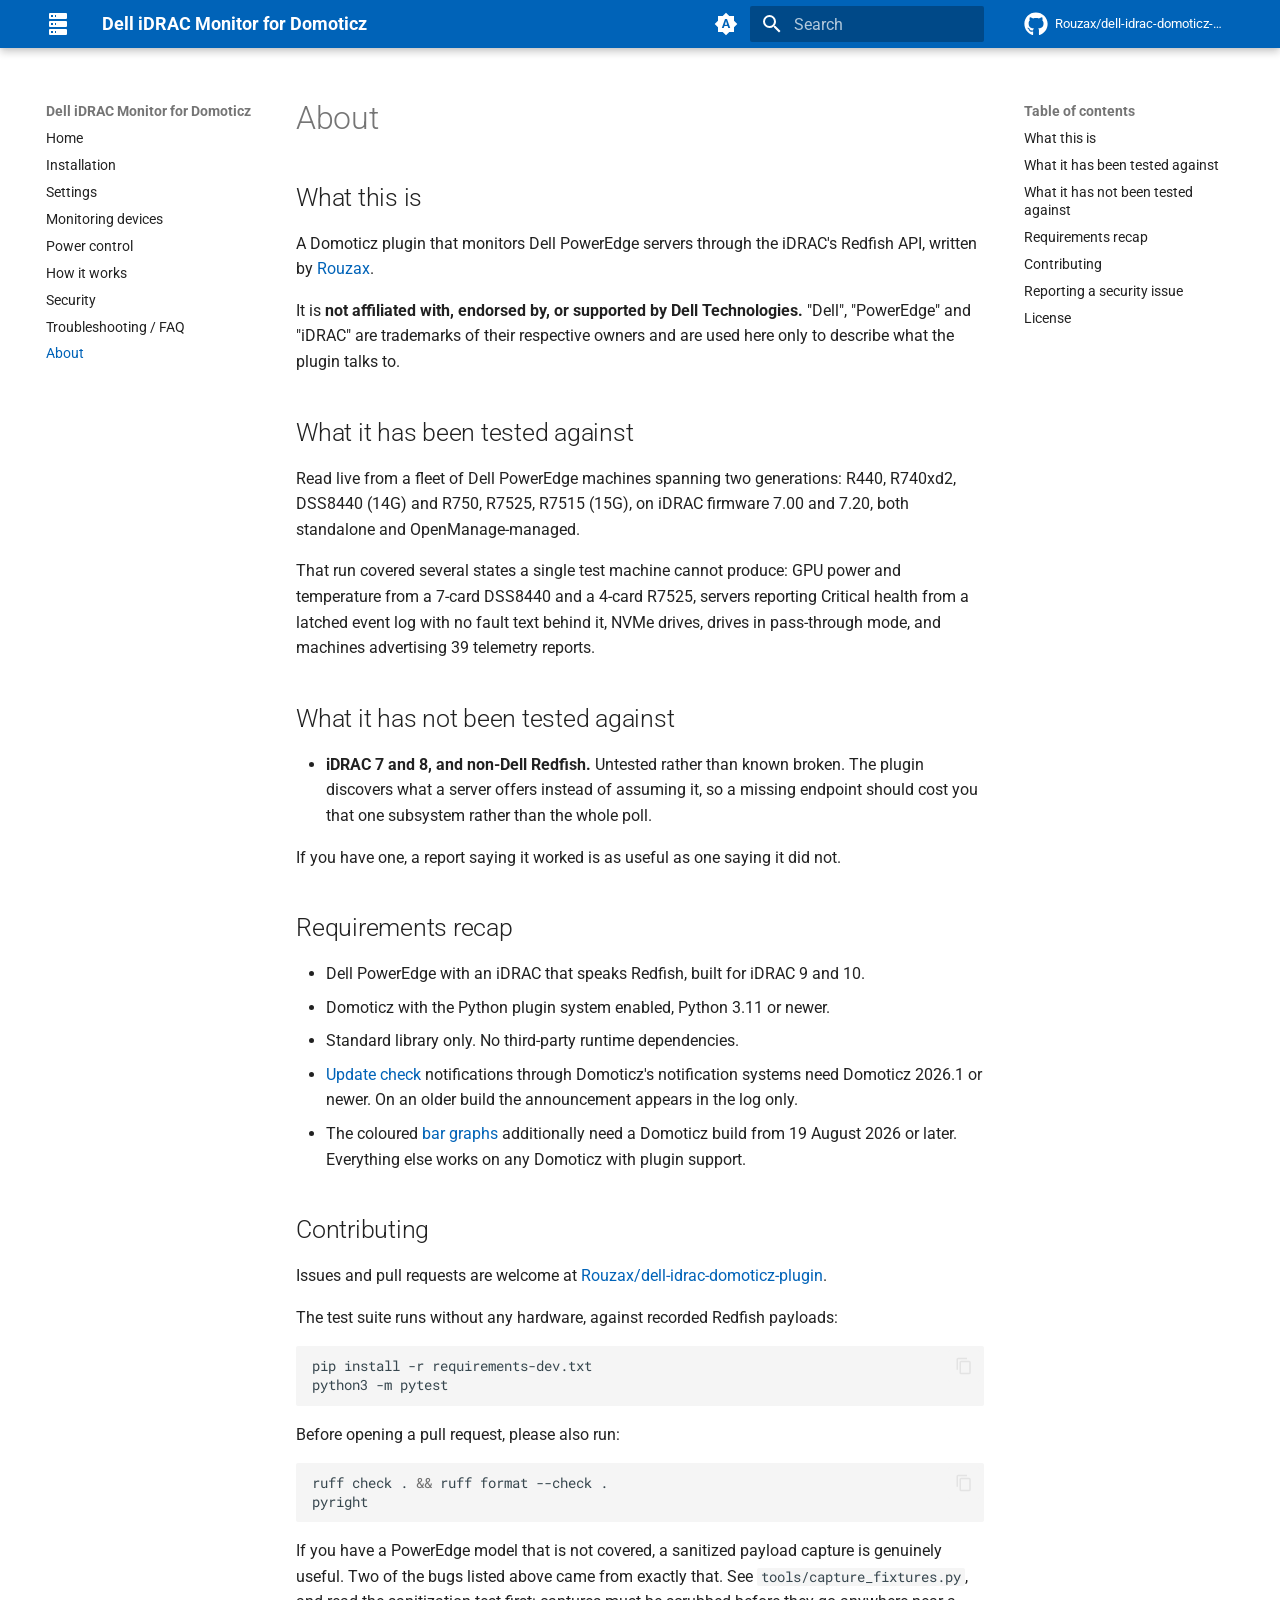
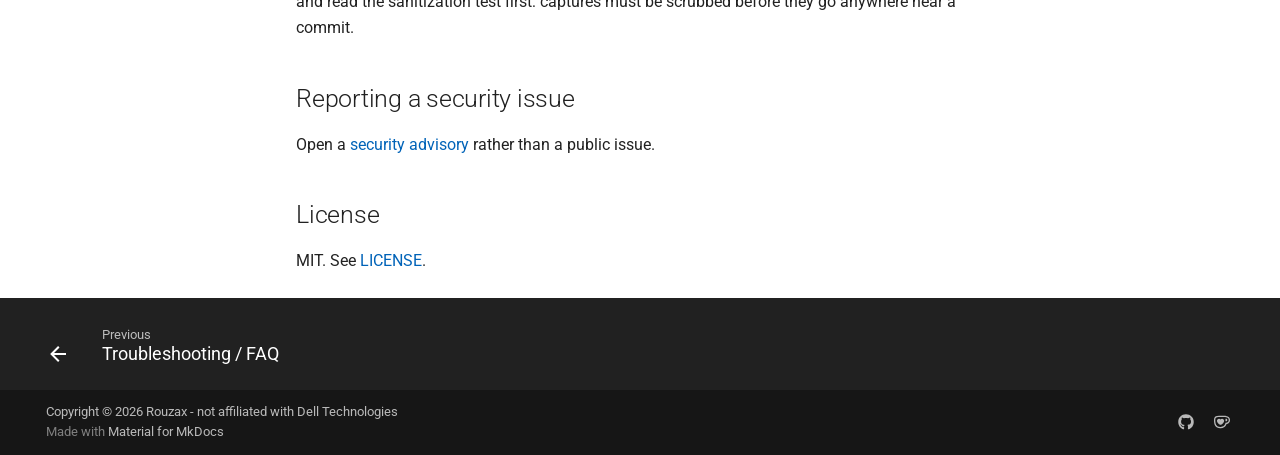
==== commit 1c777c83: "Deployed b883bd3 with MkDocs version: 1.6.1" ====
--- a/about/index.html
+++ b/about/index.html
@@ -774,6 +774,7 @@
 <li>Dell PowerEdge with an iDRAC that speaks Redfish, built for iDRAC 9 and 10.</li>
 <li>Domoticz with the Python plugin system enabled, Python 3.11 or newer.</li>
 <li>Standard library only. No third-party runtime dependencies.</li>
+<li><a href="../settings/#update-check">Update check</a> notifications through Domoticz's notification systems need Domoticz 2026.1 or newer. On an older build the announcement appears in the log only.</li>
 <li>The coloured <a href="../devices/#bar-graphs">bar graphs</a> additionally need a Domoticz build from 19 August 2026 or later. Everything else works on any Domoticz with plugin support.</li>
 </ul>
 <h2 id="contributing">Contributing<a class="headerlink" href="#contributing" title="Permanent link">&para;</a></h2>
